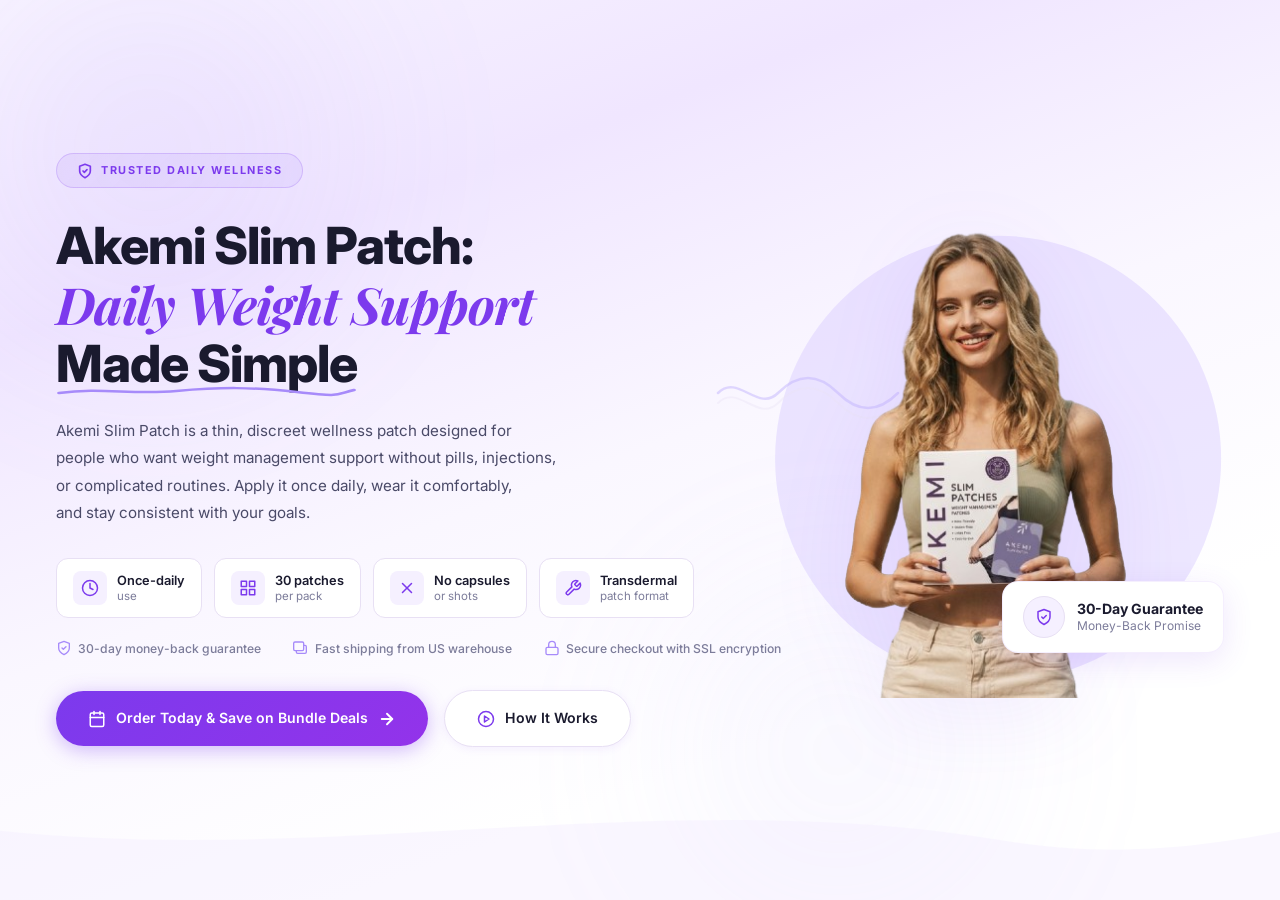
==== index.html @ d0b59228 "hero section completed" ====
<!DOCTYPE html>
<html lang="en">
<head>
    <meta charset="UTF-8">
    <meta name="viewport" content="width=device-width, initial-scale=1.0">
    <meta name="description" content="Akemi Slim Patch is a thin, discreet wellness patch designed for people who want weight management support without pills, injections, or complicated routines.">
    <title>Akemi Slim Patch: Daily Weight Support Made Simple</title>
    <link rel="preconnect" href="https://fonts.googleapis.com">
    <link rel="preconnect" href="https://fonts.gstatic.com" crossorigin>
    <link href="https://fonts.googleapis.com/css2?family=Inter:wght@400;500;600;700&family=Playfair+Display:ital,wght@0,700;1,700&display=swap" rel="stylesheet">
    <link rel="stylesheet" href="style.css">
</head>
<body>
    <!-- Hero Section -->
    <section class="hero" id="hero">
        <!-- Background decorative elements -->
        <div class="hero-bg-blob hero-bg-blob--1"></div>
        <div class="hero-bg-blob hero-bg-blob--2"></div>
        <div class="hero-bg-wave"></div>

        <div class="hero-container">
            <!-- Left Content -->
            <div class="hero-content">
                <!-- Trust Badge -->
                <div class="hero-badge">
                    <svg class="hero-badge-icon" width="16" height="16" viewBox="0 0 24 24" fill="none" stroke="currentColor" stroke-width="2.5" stroke-linecap="round" stroke-linejoin="round">
                        <path d="M12 22s8-4 8-10V5l-8-3-8 3v7c0 6 8 10 8 10z"/>
                        <path d="M9 12l2 2 4-4"/>
                    </svg>
                    <span>TRUSTED DAILY WELLNESS</span>
                </div>

                <!-- Main Heading -->
                <h1 class="hero-heading">
                    Akemi Slim Patch:
                    <span class="hero-heading-italic">Daily Weight Support</span>
                    <span class="hero-heading-underline">Made Simple</span>
                </h1>

                <!-- Description -->
                <p class="hero-description">
                    Akemi Slim Patch is a thin, discreet wellness patch designed for<br>
                    people who want weight management support without pills, injections,<br>
                    or complicated routines. Apply it once daily, wear it comfortably,<br>
                    and stay consistent with your goals.
                </p>

                <!-- Feature Chips -->
                <div class="hero-features">
                    <div class="hero-feature-chip">
                        <div class="hero-feature-icon">
                            <svg width="18" height="18" viewBox="0 0 24 24" fill="none" stroke="currentColor" stroke-width="2" stroke-linecap="round" stroke-linejoin="round">
                                <circle cx="12" cy="12" r="10"/>
                                <polyline points="12 6 12 12 16 14"/>
                            </svg>
                        </div>
                        <div class="hero-feature-text">
                            <span class="hero-feature-label">Once-daily</span>
                            <span class="hero-feature-sublabel">use</span>
                        </div>
                    </div>
                    <div class="hero-feature-chip">
                        <div class="hero-feature-icon">
                            <svg width="18" height="18" viewBox="0 0 24 24" fill="none" stroke="currentColor" stroke-width="2" stroke-linecap="round" stroke-linejoin="round">
                                <rect x="3" y="3" width="7" height="7"/>
                                <rect x="14" y="3" width="7" height="7"/>
                                <rect x="3" y="14" width="7" height="7"/>
                                <rect x="14" y="14" width="7" height="7"/>
                            </svg>
                        </div>
                        <div class="hero-feature-text">
                            <span class="hero-feature-label">30 patches</span>
                            <span class="hero-feature-sublabel">per pack</span>
                        </div>
                    </div>
                    <div class="hero-feature-chip">
                        <div class="hero-feature-icon">
                            <svg width="18" height="18" viewBox="0 0 24 24" fill="none" stroke="currentColor" stroke-width="2" stroke-linecap="round" stroke-linejoin="round">
                                <line x1="18" y1="6" x2="6" y2="18"/>
                                <line x1="6" y1="6" x2="18" y2="18"/>
                            </svg>
                        </div>
                        <div class="hero-feature-text">
                            <span class="hero-feature-label">No capsules</span>
                            <span class="hero-feature-sublabel">or shots</span>
                        </div>
                    </div>
                    <div class="hero-feature-chip">
                        <div class="hero-feature-icon">
                            <svg width="18" height="18" viewBox="0 0 24 24" fill="none" stroke="currentColor" stroke-width="2" stroke-linecap="round" stroke-linejoin="round">
                                <path d="M14.7 6.3a1 1 0 0 0 0 1.4l1.6 1.6a1 1 0 0 0 1.4 0l3.77-3.77a6 6 0 0 1-7.94 7.94l-6.91 6.91a2.12 2.12 0 0 1-3-3l6.91-6.91a6 6 0 0 1 7.94-7.94l-3.76 3.76z"/>
                            </svg>
                        </div>
                        <div class="hero-feature-text">
                            <span class="hero-feature-label">Transdermal</span>
                            <span class="hero-feature-sublabel">patch format</span>
                        </div>
                    </div>
                </div>

                <!-- Trust Row -->
                <div class="hero-trust-row">
                    <div class="hero-trust-item">
                        <svg width="16" height="16" viewBox="0 0 24 24" fill="none" stroke="currentColor" stroke-width="2" stroke-linecap="round" stroke-linejoin="round">
                            <path d="M12 22s8-4 8-10V5l-8-3-8 3v7c0 6 8 10 8 10z"/>
                            <path d="M9 12l2 2 4-4"/>
                        </svg>
                        <span>30-day money-back guarantee</span>
                    </div>
                    <div class="hero-trust-divider"></div>
                    <div class="hero-trust-item">
                        <svg width="16" height="16" viewBox="0 0 24 24" fill="none" stroke="currentColor" stroke-width="2" stroke-linecap="round" stroke-linejoin="round">
                            <rect x="1" y="3" width="15" height="13" rx="2" ry="2"/>
                            <path d="M16 8h2a2 2 0 0 1 2 2v8a2 2 0 0 1-2 2H7a2 2 0 0 1-2-2v-2"/>
                        </svg>
                        <span>Fast shipping from US warehouse</span>
                    </div>
                    <div class="hero-trust-divider"></div>
                    <div class="hero-trust-item">
                        <svg width="16" height="16" viewBox="0 0 24 24" fill="none" stroke="currentColor" stroke-width="2" stroke-linecap="round" stroke-linejoin="round">
                            <rect x="3" y="11" width="18" height="11" rx="2" ry="2"/>
                            <path d="M7 11V7a5 5 0 0 1 10 0v4"/>
                        </svg>
                        <span>Secure checkout with SSL encryption</span>
                    </div>
                </div>

                <!-- CTA Buttons -->
                <div class="hero-cta">
                    <a href="#order" class="hero-btn hero-btn--primary" id="hero-order-btn">
                        <svg width="18" height="18" viewBox="0 0 24 24" fill="none" stroke="currentColor" stroke-width="2" stroke-linecap="round" stroke-linejoin="round">
                            <rect x="3" y="4" width="18" height="18" rx="2" ry="2"/>
                            <line x1="16" y1="2" x2="16" y2="6"/>
                            <line x1="8" y1="2" x2="8" y2="6"/>
                            <line x1="3" y1="10" x2="21" y2="10"/>
                        </svg>
                        Order Today & Save on Bundle Deals
                        <svg class="hero-btn-arrow" width="18" height="18" viewBox="0 0 24 24" fill="none" stroke="currentColor" stroke-width="2.5" stroke-linecap="round" stroke-linejoin="round">
                            <line x1="5" y1="12" x2="19" y2="12"/>
                            <polyline points="12 5 19 12 12 19"/>
                        </svg>
                    </a>
                    <a href="#how-it-works" class="hero-btn hero-btn--secondary" id="hero-how-btn">
                        <svg width="18" height="18" viewBox="0 0 24 24" fill="none" stroke="currentColor" stroke-width="2" stroke-linecap="round" stroke-linejoin="round">
                            <circle cx="12" cy="12" r="10"/>
                            <polygon points="10 8 16 12 10 16 10 8"/>
                        </svg>
                        How It Works
                    </a>
                </div>
            </div>

            <!-- Right Image Area -->
            <div class="hero-image-area">


                <!-- Floating Card: 30-Day Guarantee -->
                <div class="hero-float-card hero-float-card--guarantee">
                    <div class="hero-float-card-icon hero-float-card-icon--outline">
                        <svg width="18" height="18" viewBox="0 0 24 24" fill="none" stroke="currentColor" stroke-width="2" stroke-linecap="round" stroke-linejoin="round">
                            <path d="M12 22s8-4 8-10V5l-8-3-8 3v7c0 6 8 10 8 10z"/>
                            <path d="M9 12l2 2 4-4"/>
                        </svg>
                    </div>
                    <div class="hero-float-card-text">
                        <span class="hero-float-card-title">30-Day Guarantee</span>
                        <span class="hero-float-card-sub">Money-Back Promise</span>
                    </div>
                </div>

                <!-- Hero Image -->
                <div class="hero-image-wrapper">
                    <img src="images/hero.webp" alt="Woman holding Akemi Slim Patches product box" class="hero-image" id="hero-image">
                </div>
            </div>
        </div>
    </section>

    <script src="script.js"></script>
</body>
</html>
---- style.css ----
/* ===== CSS Reset & Base ===== */
*,
*::before,
*::after {
    margin: 0;
    padding: 0;
    box-sizing: border-box;
}

:root {
    --purple-primary: #7c3aed;
    --purple-dark: #6d28d9;
    --purple-light: #a78bfa;
    --purple-lighter: #c4b5fd;
    --purple-bg: #f5f0ff;
    --purple-bg-soft: #faf7ff;
    --purple-gradient: linear-gradient(135deg, #7c3aed 0%, #9333ea 100%);
    --text-dark: #1a1a2e;
    --text-body: #4a4a68;
    --text-muted: #7c7c9a;
    --white: #ffffff;
    --border-light: #e8e0f4;
    --shadow-sm: 0 2px 8px rgba(124, 58, 237, 0.08);
    --shadow-md: 0 4px 16px rgba(124, 58, 237, 0.12);
    --shadow-lg: 0 8px 32px rgba(124, 58, 237, 0.16);
    --shadow-card: 0 4px 20px rgba(124, 58, 237, 0.1);
    --radius-sm: 8px;
    --radius-md: 12px;
    --radius-lg: 16px;
    --radius-xl: 24px;
    --radius-full: 9999px;
}

html {
    font-size: 16px;
    -webkit-font-smoothing: antialiased;
    -moz-osx-font-smoothing: grayscale;
}

body {
    font-family: 'Inter', -apple-system, BlinkMacSystemFont, 'Segoe UI', sans-serif;
    color: var(--text-dark);
    background: var(--white);
    line-height: 1.6;
    overflow-x: hidden;
}

/* ===== Hero Section ===== */
.hero {
    position: relative;
    min-height: 100vh;
    background: linear-gradient(160deg, #f8f4ff 0%, #f0e6ff 25%, #faf7ff 50%, var(--white) 75%);
    overflow: hidden;
    display: flex;
    align-items: center;
    padding: 40px 0;
}

/* Background blobs */
.hero-bg-blob {
    position: absolute;
    border-radius: 50%;
    filter: blur(80px);
    opacity: 0.45;
    pointer-events: none;
}

.hero-bg-blob--1 {
    width: 600px;
    height: 600px;
    background: radial-gradient(circle, rgba(167, 139, 250, 0.3) 0%, transparent 70%);
    top: -150px;
    left: -150px;
    animation: blobFloat 8s ease-in-out infinite;
}

.hero-bg-blob--2 {
    width: 500px;
    height: 500px;
    background: radial-gradient(circle, rgba(196, 181, 253, 0.3) 0%, transparent 70%);
    bottom: -100px;
    right: 15%;
    animation: blobFloat 10s ease-in-out infinite reverse;
}

/* Decorative wave at bottom */
.hero-bg-wave {
    position: absolute;
    bottom: 0;
    left: 0;
    width: 100%;
    height: 120px;
    background: url("data:image/svg+xml,%3Csvg xmlns='http://www.w3.org/2000/svg' viewBox='0 0 1440 120'%3E%3Cpath fill='%23f5f0ff' fill-opacity='0.5' d='M0,40 C360,100 720,0 1080,60 C1260,90 1380,40 1440,40 L1440,120 L0,120 Z'/%3E%3C/svg%3E") no-repeat bottom center;
    background-size: cover;
    pointer-events: none;
}

@keyframes blobFloat {
    0%, 100% { transform: translate(0, 0) scale(1); }
    33% { transform: translate(20px, -20px) scale(1.05); }
    66% { transform: translate(-10px, 15px) scale(0.95); }
}

/* Container */
.hero-container {
    max-width: 1320px;
    margin: 0 auto;
    padding: 0 56px;
    display: flex;
    align-items: center;
    gap: 32px;
    position: relative;
    z-index: 2;
    width: 100%;
}

/* ===== Hero Content (Left) ===== */
.hero-content {
    flex: 1.15;
    max-width: 640px;
}

/* Trust Badge */
.hero-badge {
    display: inline-flex;
    align-items: center;
    gap: 8px;
    background: linear-gradient(135deg, rgba(124, 58, 237, 0.08) 0%, rgba(167, 139, 250, 0.12) 100%);
    border: 1.5px solid rgba(124, 58, 237, 0.2);
    color: var(--purple-primary);
    font-size: 0.68rem;
    font-weight: 700;
    letter-spacing: 1.5px;
    padding: 8px 20px;
    border-radius: var(--radius-full);
    margin-bottom: 28px;
    animation: fadeInUp 0.6s ease-out;
}

.hero-badge-icon {
    flex-shrink: 0;
}

/* Main Heading */
.hero-heading {
    font-family: 'Inter', sans-serif;
    font-size: clamp(2rem, 4vw, 3.8rem);
    font-weight: 800;
    line-height: 1.15;
    color: var(--text-dark);
    margin-bottom: 24px;
    letter-spacing: -1px;
    animation: fadeInUp 0.6s ease-out 0.1s both;
}

.hero-heading-italic {
    font-family: 'Playfair Display', Georgia, serif;
    font-style: italic;
    font-weight: 700;
    color: var(--purple-primary);
    display: block;
}

.hero-heading-underline {
    position: relative;
    display: block;
    width: fit-content;
}

.hero-heading-underline::after {
    content: '';
    position: absolute;
    bottom: -4px;
    left: 0;
    width: 100%;
    height: 12px;
    background: url("data:image/svg+xml,%3Csvg xmlns='http://www.w3.org/2000/svg' viewBox='0 0 200 12' preserveAspectRatio='none'%3E%3Cpath d='M2 8 C30 2, 50 10, 80 6 S130 2, 160 7 S185 10, 198 5' stroke='%23a78bfa' stroke-width='2.5' stroke-linecap='round' fill='none'/%3E%3C/svg%3E") no-repeat center;
    background-size: 100% 100%;
}

/* Description */
.hero-description {
    font-size: 0.95rem;
    color: var(--text-body);
    line-height: 1.8;
    margin-bottom: 32px;
    max-width: 520px;
    animation: fadeInUp 0.6s ease-out 0.2s both;
}

/* ===== Feature Chips ===== */
.hero-features {
    display: flex;
    gap: 12px;
    flex-wrap: nowrap;
    margin-bottom: 20px;
    animation: fadeInUp 0.6s ease-out 0.3s both;
}

.hero-feature-chip {
    display: flex;
    align-items: center;
    gap: 10px;
    background: var(--white);
    border: 1.5px solid var(--border-light);
    border-radius: var(--radius-md);
    padding: 12px 16px;
    transition: all 0.3s ease;
    cursor: default;
    flex: 0 0 auto;
}

.hero-feature-chip:hover {
    border-color: var(--purple-light);
    box-shadow: var(--shadow-sm);
    transform: translateY(-2px);
}

.hero-feature-icon {
    width: 34px;
    height: 34px;
    display: flex;
    align-items: center;
    justify-content: center;
    background: var(--purple-bg);
    border-radius: var(--radius-sm);
    color: var(--purple-primary);
    flex-shrink: 0;
}

.hero-feature-text {
    display: flex;
    flex-direction: column;
}

.hero-feature-label {
    font-size: 0.8rem;
    font-weight: 600;
    color: var(--text-dark);
    line-height: 1.2;
    white-space: nowrap;
}

.hero-feature-sublabel {
    font-size: 0.72rem;
    color: var(--text-muted);
    line-height: 1.3;
    white-space: nowrap;
}

/* ===== Trust Row ===== */
.hero-trust-row {
    display: flex;
    align-items: center;
    gap: 16px;
    margin-bottom: 32px;
    animation: fadeInUp 0.6s ease-out 0.35s both;
}

.hero-trust-item {
    display: flex;
    align-items: center;
    gap: 6px;
    color: var(--text-muted);
    font-size: 0.76rem;
    font-weight: 500;
    white-space: nowrap;
}

.hero-trust-item svg {
    color: var(--purple-light);
    flex-shrink: 0;
}

.hero-trust-divider {
    width: 1px;
    height: 20px;
    background: var(--border-light);
}

/* ===== CTA Buttons ===== */
.hero-cta {
    display: flex;
    gap: 16px;
    align-items: center;
    flex-wrap: wrap;
    animation: fadeInUp 0.6s ease-out 0.4s both;
}

.hero-btn {
    display: inline-flex;
    align-items: center;
    gap: 10px;
    font-family: 'Inter', sans-serif;
    font-size: 0.88rem;
    font-weight: 600;
    text-decoration: none;
    border-radius: var(--radius-full);
    padding: 16px 32px;
    transition: all 0.35s cubic-bezier(0.4, 0, 0.2, 1);
    cursor: pointer;
    border: none;
    position: relative;
    overflow: hidden;
}

.hero-btn--primary {
    background: var(--purple-gradient);
    color: var(--white);
    box-shadow: 0 4px 20px rgba(124, 58, 237, 0.35);
}

.hero-btn--primary:hover {
    box-shadow: 0 6px 28px rgba(124, 58, 237, 0.5);
    transform: translateY(-2px);
}

.hero-btn--primary:active {
    transform: translateY(0);
}

.hero-btn-arrow {
    transition: transform 0.3s ease;
}

.hero-btn--primary:hover .hero-btn-arrow {
    transform: translateX(4px);
}

.hero-btn--secondary {
    background: var(--white);
    color: var(--text-dark);
    border: 1.5px solid var(--border-light);
    box-shadow: var(--shadow-sm);
}

.hero-btn--secondary:hover {
    border-color: var(--purple-light);
    box-shadow: var(--shadow-md);
    transform: translateY(-2px);
    color: var(--purple-primary);
}

.hero-btn--secondary svg {
    color: var(--purple-primary);
}

/* ===== Hero Image Area (Right) ===== */
.hero-image-area {
    flex: 1;
    position: relative;
    display: flex;
    justify-content: center;
    align-items: center;
    min-height: 580px;
    animation: fadeInRight 0.8s ease-out 0.3s both;
}

/* Large purple/lavender decorative circle behind the image */
.hero-image-area::before {
    content: '';
    position: absolute;
    width: 90%;
    max-width: 520px;
    aspect-ratio: 1;
    border-radius: 50%;
    background: rgba(210, 195, 255, 0.4);
    top: 50%;
    left: 50%;
    transform: translate(-45%, -48%);
    z-index: 0;
    pointer-events: none;
}

/* Decorative squiggle/wave elements around the image */
.hero-image-area::after {
    content: '';
    position: absolute;
    width: 200px;
    height: 60px;
    top: 35%;
    left: -20px;
    background: url("data:image/svg+xml,%3Csvg xmlns='http://www.w3.org/2000/svg' viewBox='0 0 200 60' fill='none'%3E%3Cpath d='M10 30 C30 10, 50 50, 70 30 S110 10, 130 30 S170 50, 190 30' stroke='%23c4b5fd' stroke-width='2.5' stroke-linecap='round' fill='none' opacity='0.5'/%3E%3Cpath d='M10 40 C30 20, 50 60, 70 40 S110 20, 130 40 S170 60, 190 40' stroke='%23e8e0f4' stroke-width='2' stroke-linecap='round' fill='none' opacity='0.4'/%3E%3C/svg%3E") no-repeat center;
    background-size: contain;
    z-index: 0;
    pointer-events: none;
}

.hero-image-wrapper {
    position: relative;
    z-index: 1;
}

.hero-image {
    display: block;
    width: 100%;
    max-width: 580px;
    height: auto;
    filter: drop-shadow(0 20px 40px rgba(124, 58, 237, 0.08));
}

/* ===== Floating Cards ===== */
.hero-float-card {
    position: absolute;
    display: flex;
    align-items: center;
    gap: 12px;
    background: var(--white);
    border-radius: var(--radius-lg);
    padding: 14px 20px;
    box-shadow: 0 8px 30px rgba(124, 58, 237, 0.12);
    z-index: 3;
    animation: floatCard 4s ease-in-out infinite;
    border: 1px solid rgba(124, 58, 237, 0.08);
    backdrop-filter: blur(8px);
}

.hero-float-card--daily {
    top: 20px;
    right: 0;
    animation-delay: 0s;
}

.hero-float-card--guarantee {
    bottom: 15%;
    right: 0;
    animation-delay: 2s;
}

.hero-float-card-icon {
    width: 42px;
    height: 42px;
    display: flex;
    align-items: center;
    justify-content: center;
    border-radius: 50%;
    flex-shrink: 0;
}

.hero-float-card-icon--purple {
    background: var(--purple-gradient);
    color: var(--white);
}

.hero-float-card-icon--outline {
    background: var(--purple-bg);
    color: var(--purple-primary);
    border: 1.5px solid var(--border-light);
}

.hero-float-card-text {
    display: flex;
    flex-direction: column;
}

.hero-float-card-title {
    font-size: 0.88rem;
    font-weight: 700;
    color: var(--text-dark);
    line-height: 1.3;
    white-space: nowrap;
}

.hero-float-card-sub {
    font-size: 0.75rem;
    color: var(--text-muted);
    line-height: 1.3;
    white-space: nowrap;
}

@keyframes floatCard {
    0%, 100% { transform: translateY(0); }
    50% { transform: translateY(-10px); }
}

/* ===== Animations ===== */
@keyframes fadeInUp {
    from {
        opacity: 0;
        transform: translateY(24px);
    }
    to {
        opacity: 1;
        transform: translateY(0);
    }
}

@keyframes fadeInRight {
    from {
        opacity: 0;
        transform: translateX(30px);
    }
    to {
        opacity: 1;
        transform: translateX(0);
    }
}

/* ===== Responsive ===== */
@media (max-width: 1100px) {
    .hero-heading {
        font-size: 2.8rem;
    }

    .hero-heading-italic {
        font-size: 2.7rem;
    }

    .hero-heading-underline {
        font-size: 2.8rem;
    }

    .hero-features {
        flex-wrap: wrap;
    }

    .hero-image {
        max-width: 380px;
    }

    .hero-image-area::before {
        width: 340px;
        height: 340px;
    }
}

@media (max-width: 1024px) {
    .hero-container {
        flex-direction: column;
        text-align: center;
        padding: 0 32px;
    }

    .hero-content {
        max-width: 100%;
        display: flex;
        flex-direction: column;
        align-items: center;
    }

    .hero-heading {
        font-size: 2.4rem;
    }

    .hero-heading-italic {
        font-size: 2.3rem;
    }

    .hero-heading-underline {
        font-size: 2.4rem;
    }

    .hero-description {
        max-width: 100%;
    }

    .hero-description br {
        display: none;
    }

    .hero-features {
        justify-content: center;
        flex-wrap: wrap;
    }

    .hero-trust-row {
        flex-wrap: wrap;
        justify-content: center;
    }

    .hero-cta {
        justify-content: center;
    }

    .hero-image-area {
        min-height: 400px;
    }

    .hero-image {
        max-width: 360px;
    }

    .hero-float-card--daily {
        top: 10px;
        right: 10%;
    }

    .hero-float-card--guarantee {
        bottom: 40px;
        right: 10%;
    }
}

@media (max-width: 640px) {
    .hero {
        padding: 24px 0;
    }

    .hero-container {
        padding: 0 20px;
        gap: 24px;
    }

    .hero-heading {
        font-size: 1.8rem;
    }

    .hero-heading-italic {
        font-size: 1.7rem;
    }

    .hero-heading-underline {
        font-size: 1.8rem;
    }

    .hero-features {
        gap: 8px;
    }

    .hero-feature-chip {
        padding: 10px 14px;
    }

    .hero-trust-row {
        flex-direction: column;
        gap: 8px;
    }

    .hero-trust-divider {
        display: none;
    }

    .hero-btn {
        padding: 14px 24px;
        font-size: 0.85rem;
        width: 100%;
        justify-content: center;
    }

    .hero-cta {
        flex-direction: column;
        width: 100%;
    }

    .hero-image-area {
        min-height: 300px;
    }

    .hero-image {
        max-width: 280px;
    }

    .hero-float-card--daily {
        top: 0;
        right: 0;
        scale: 0.85;
    }

    .hero-float-card--guarantee {
        bottom: 20px;
        right: 0;
        scale: 0.85;
    }

    .hero-image-area::before {
        width: 260px;
        height: 260px;
    }
}
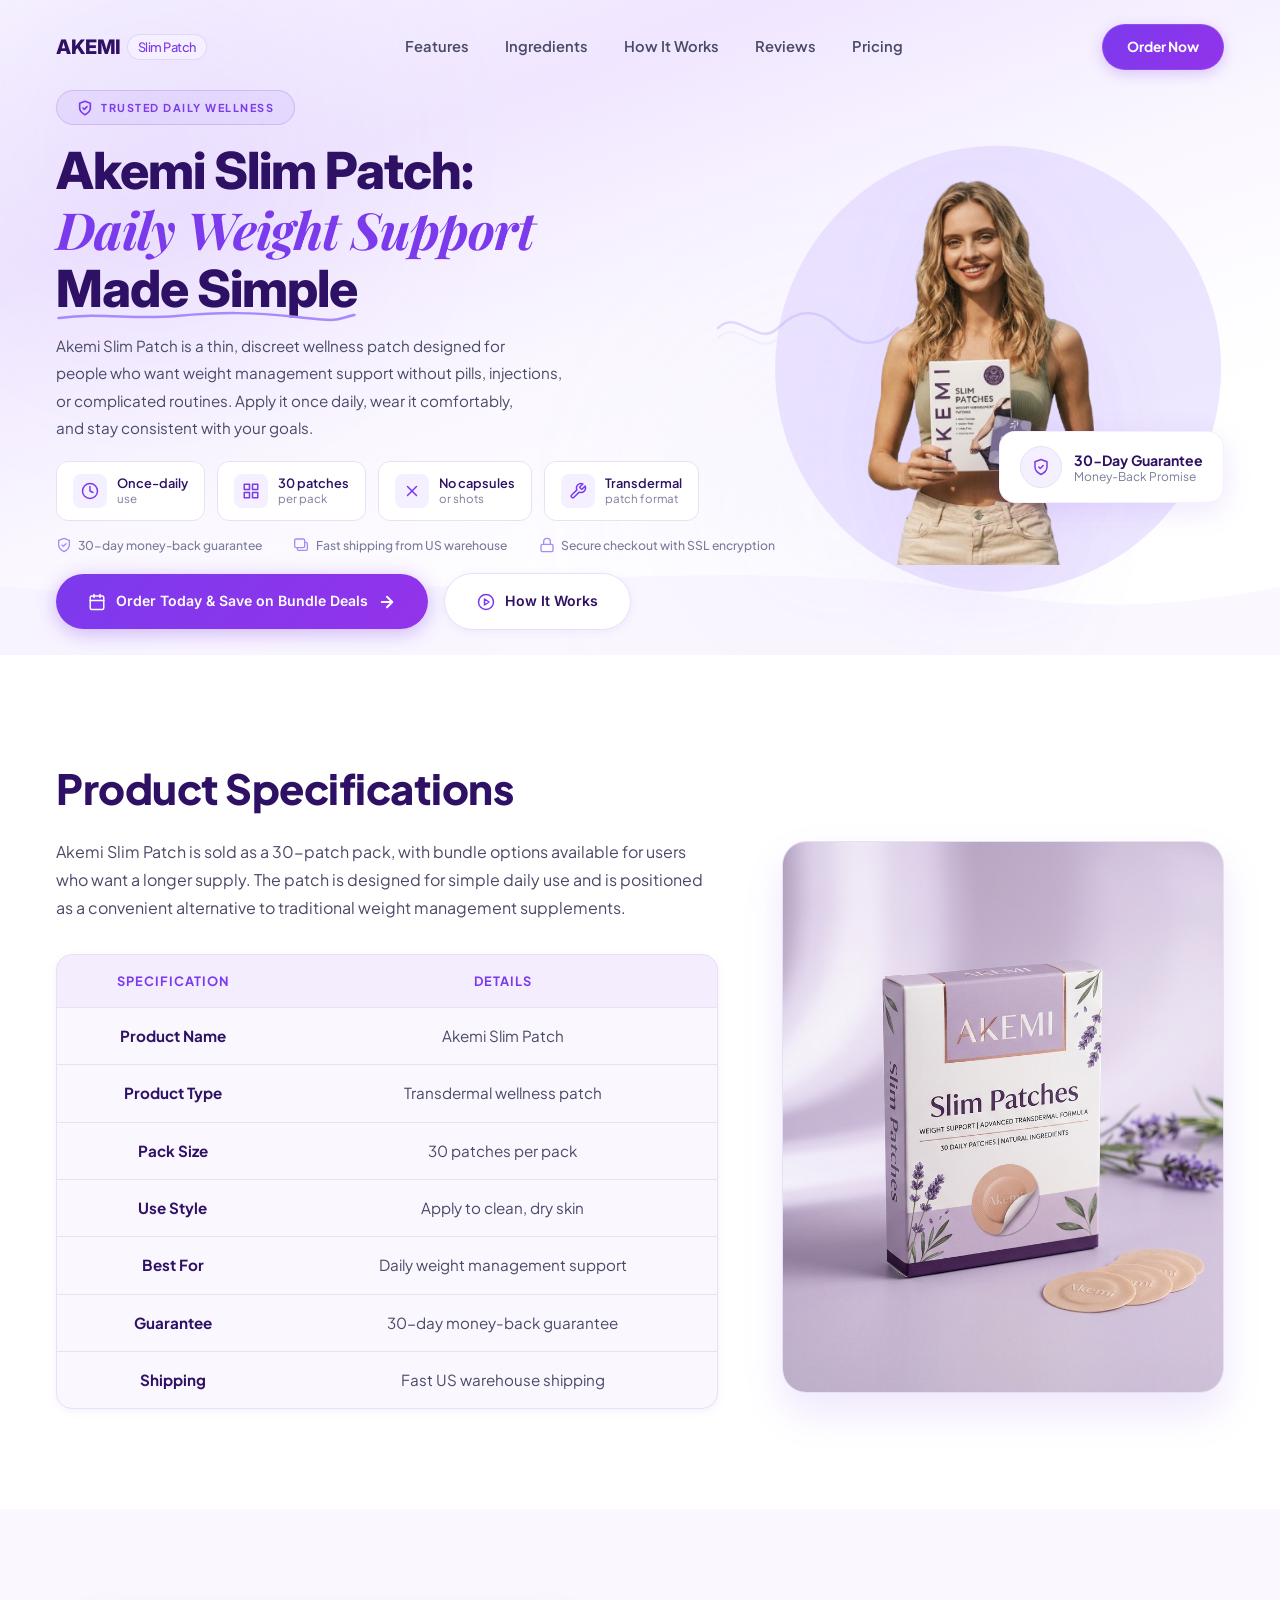
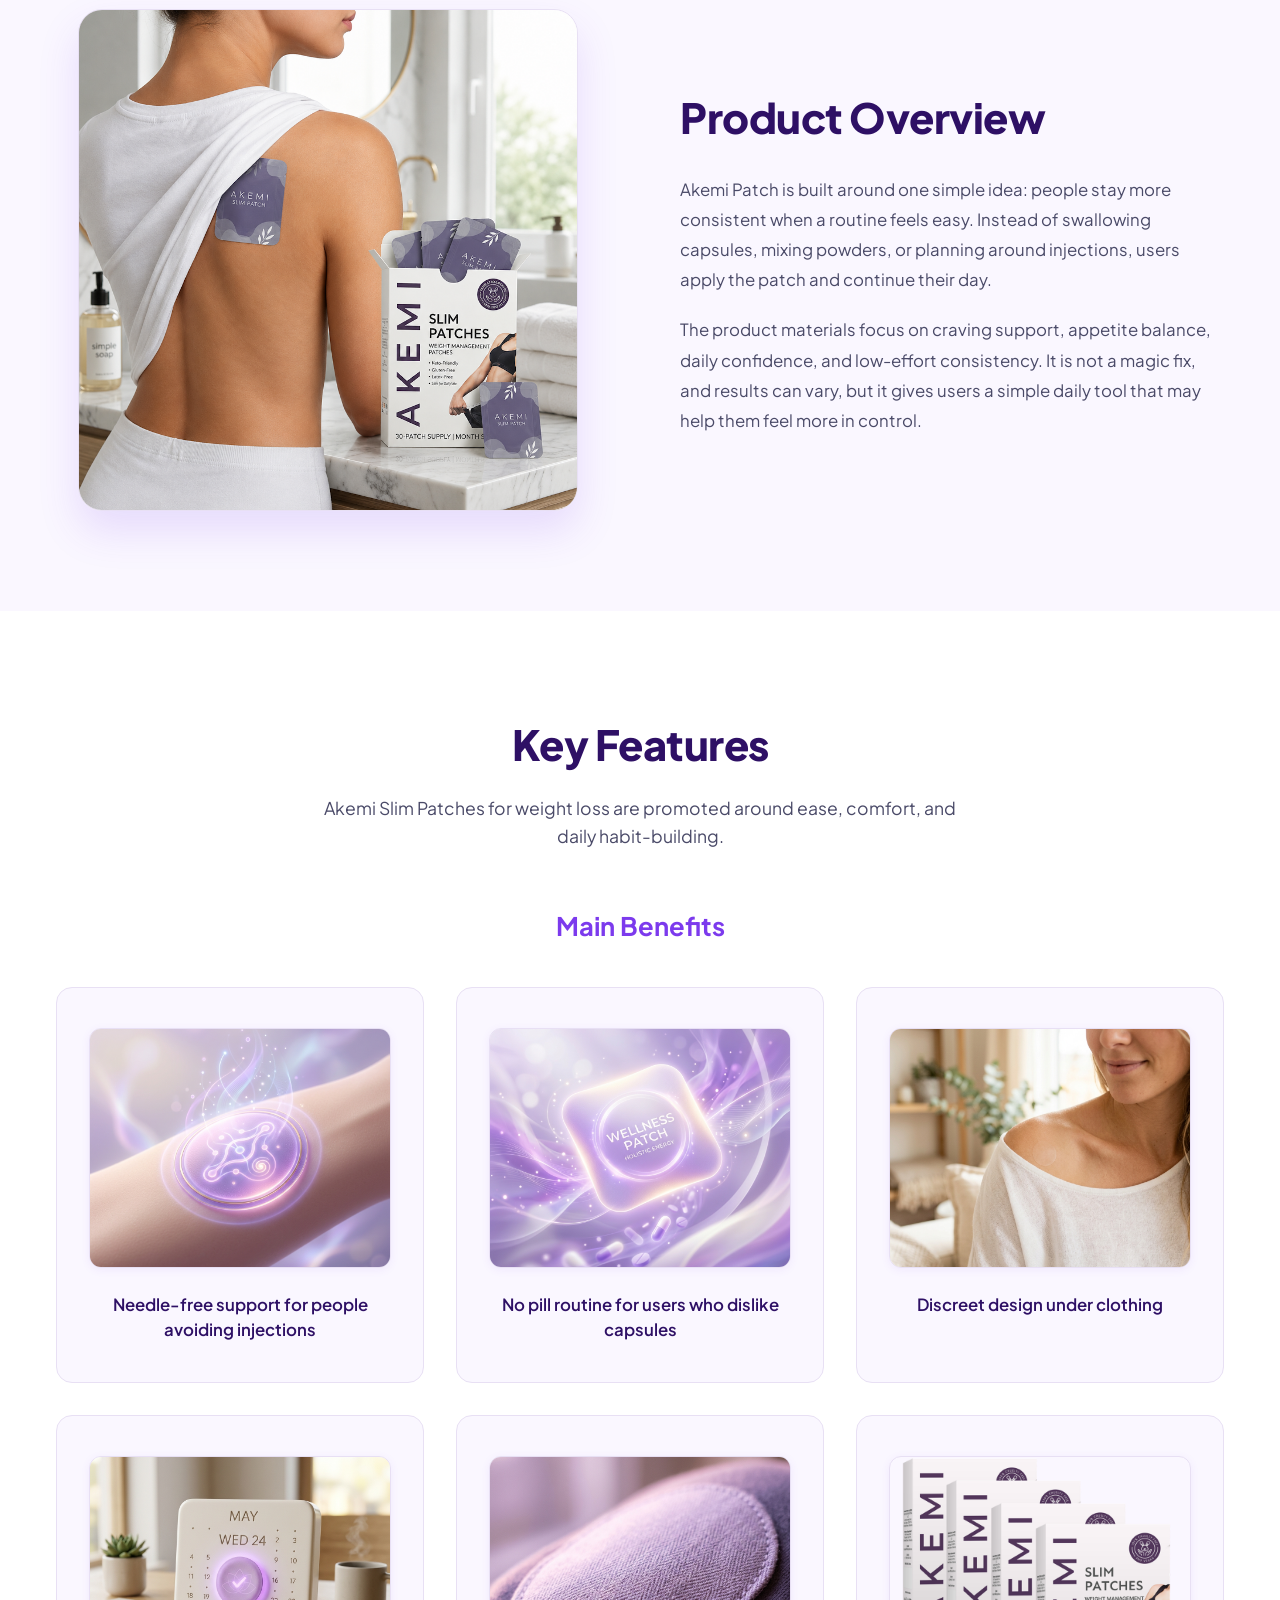
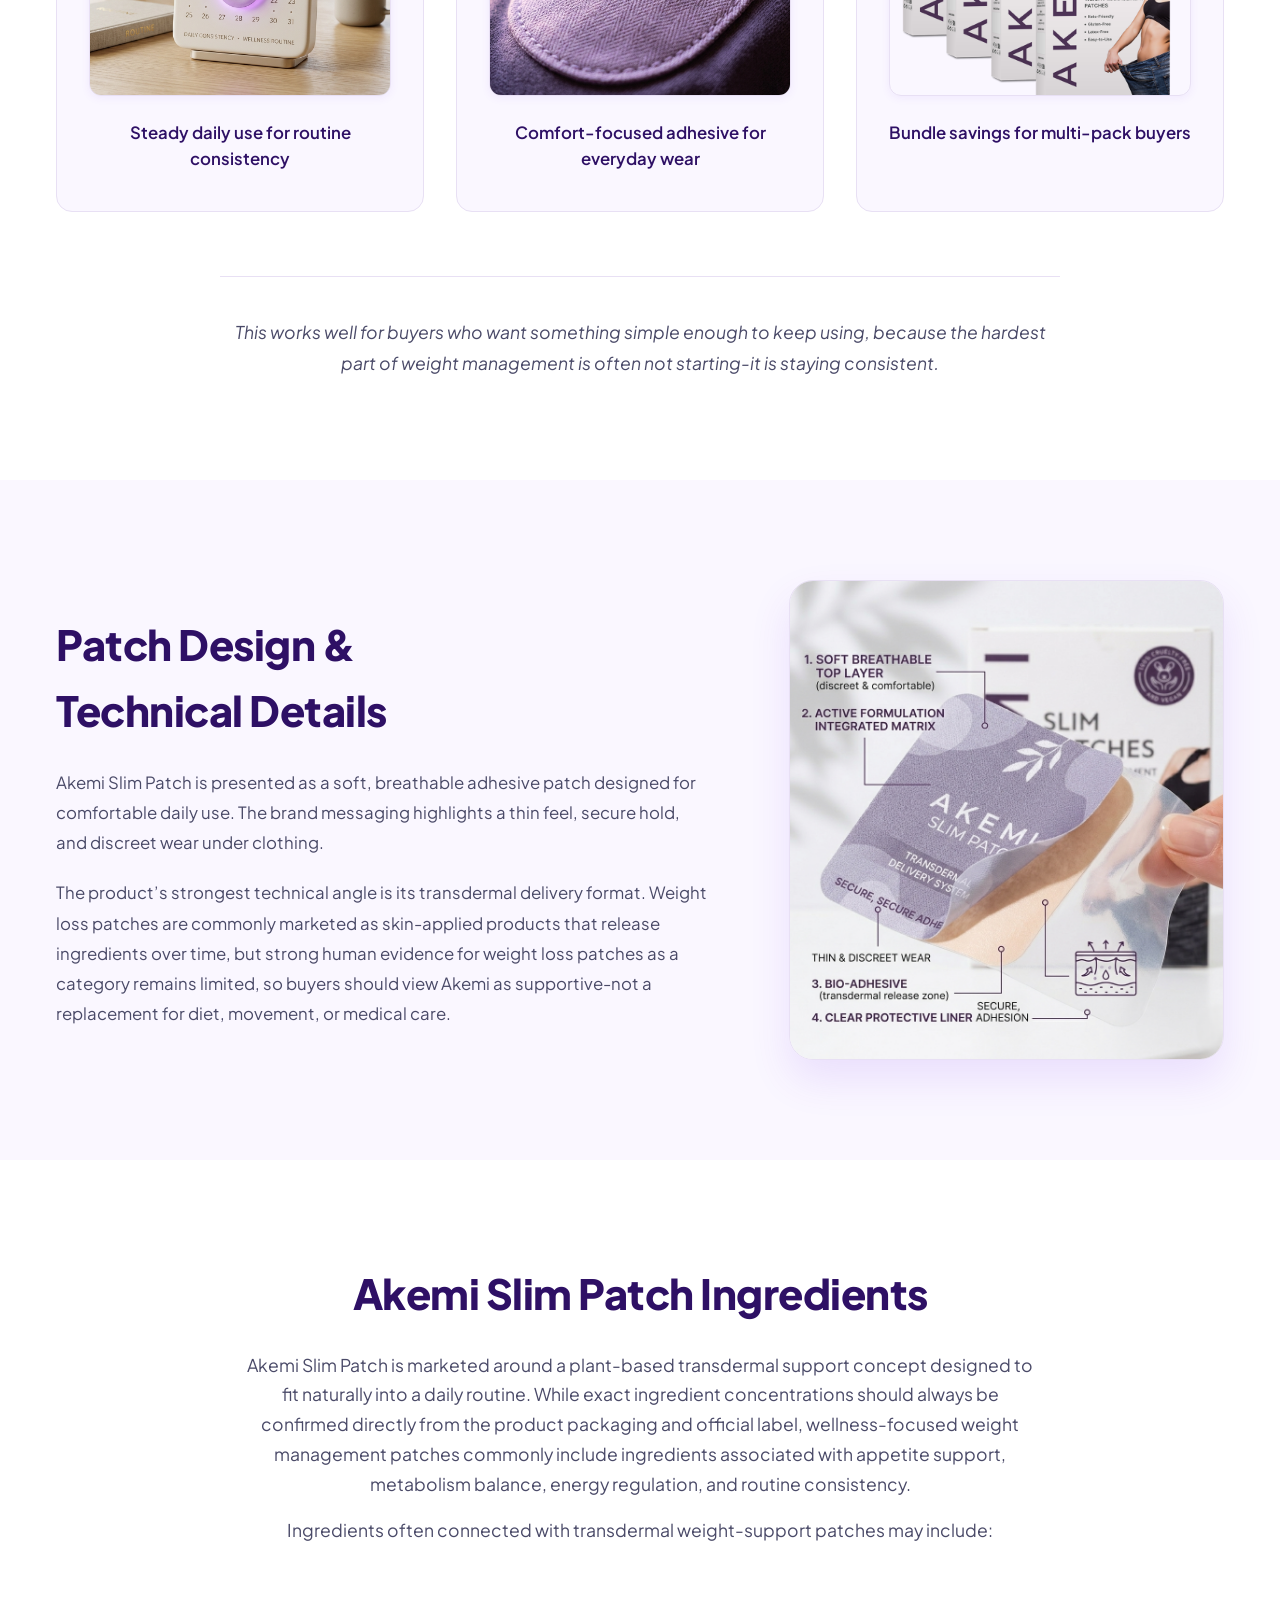
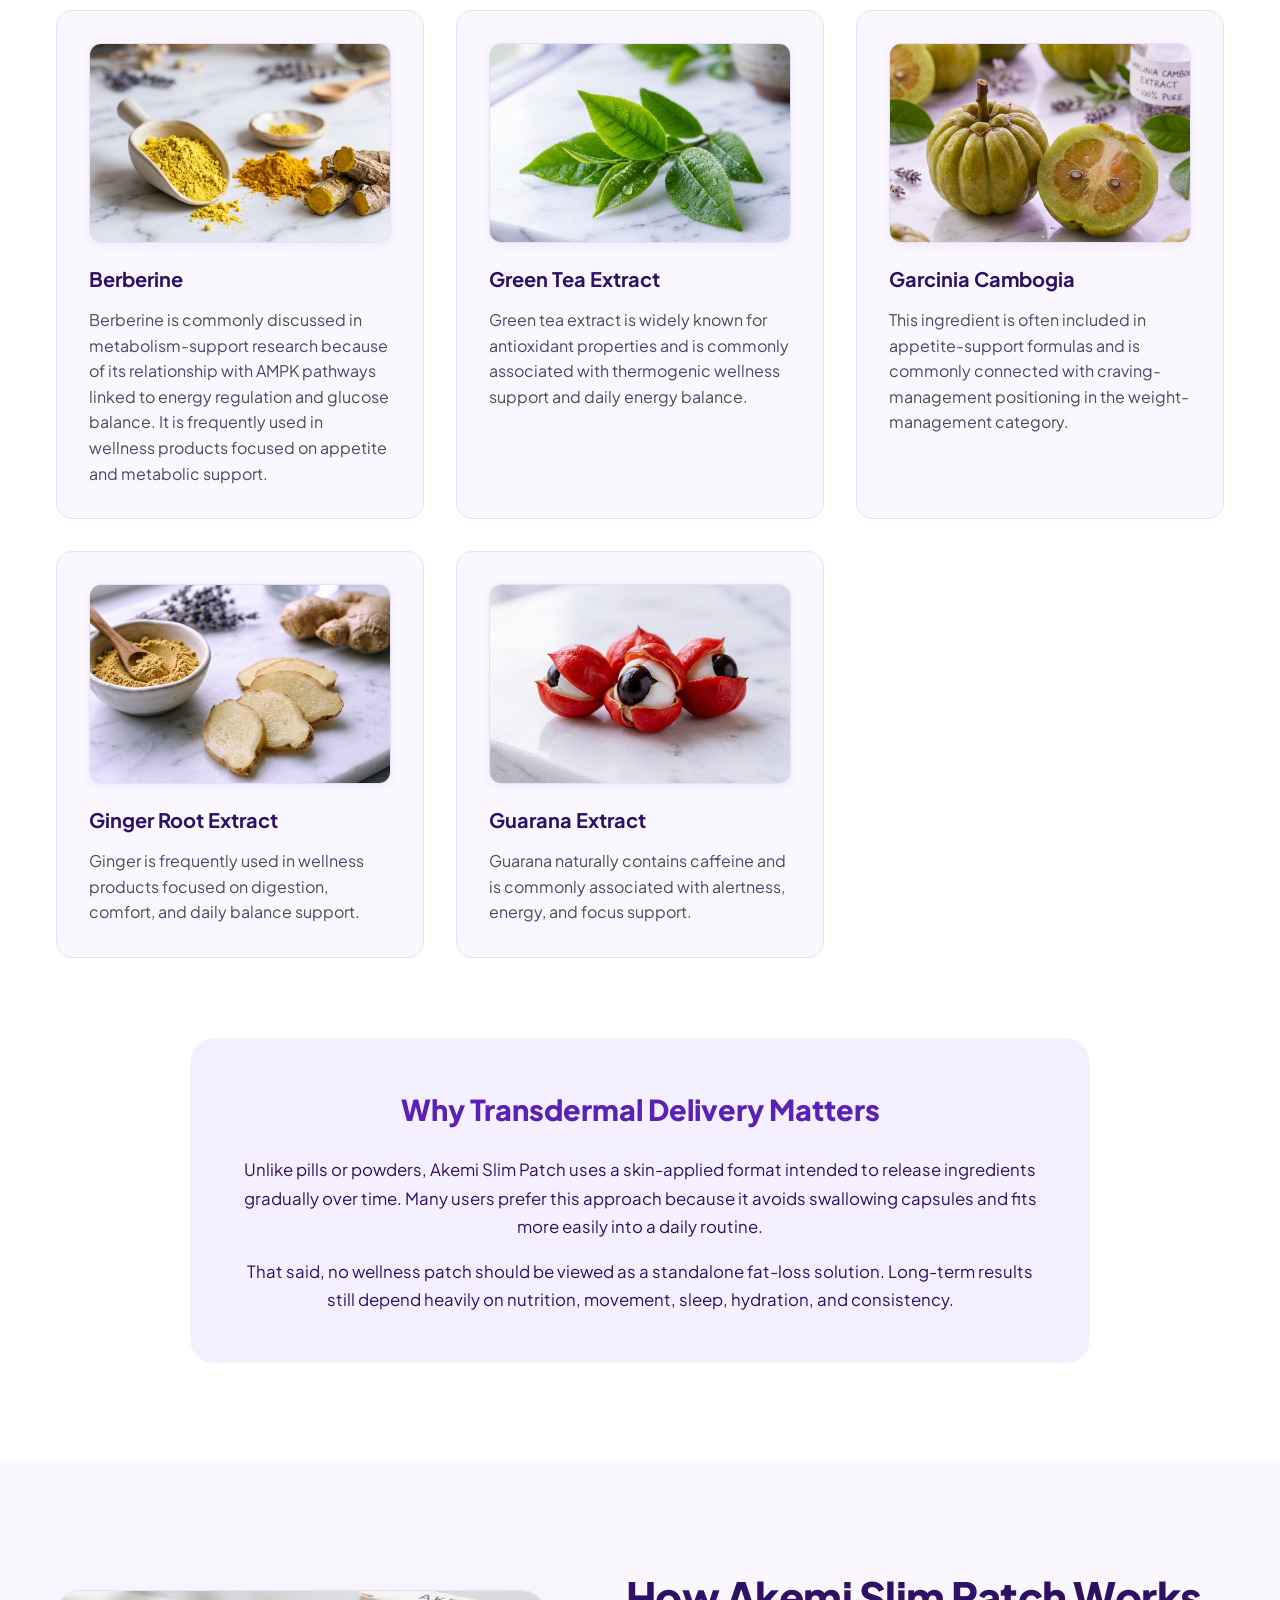
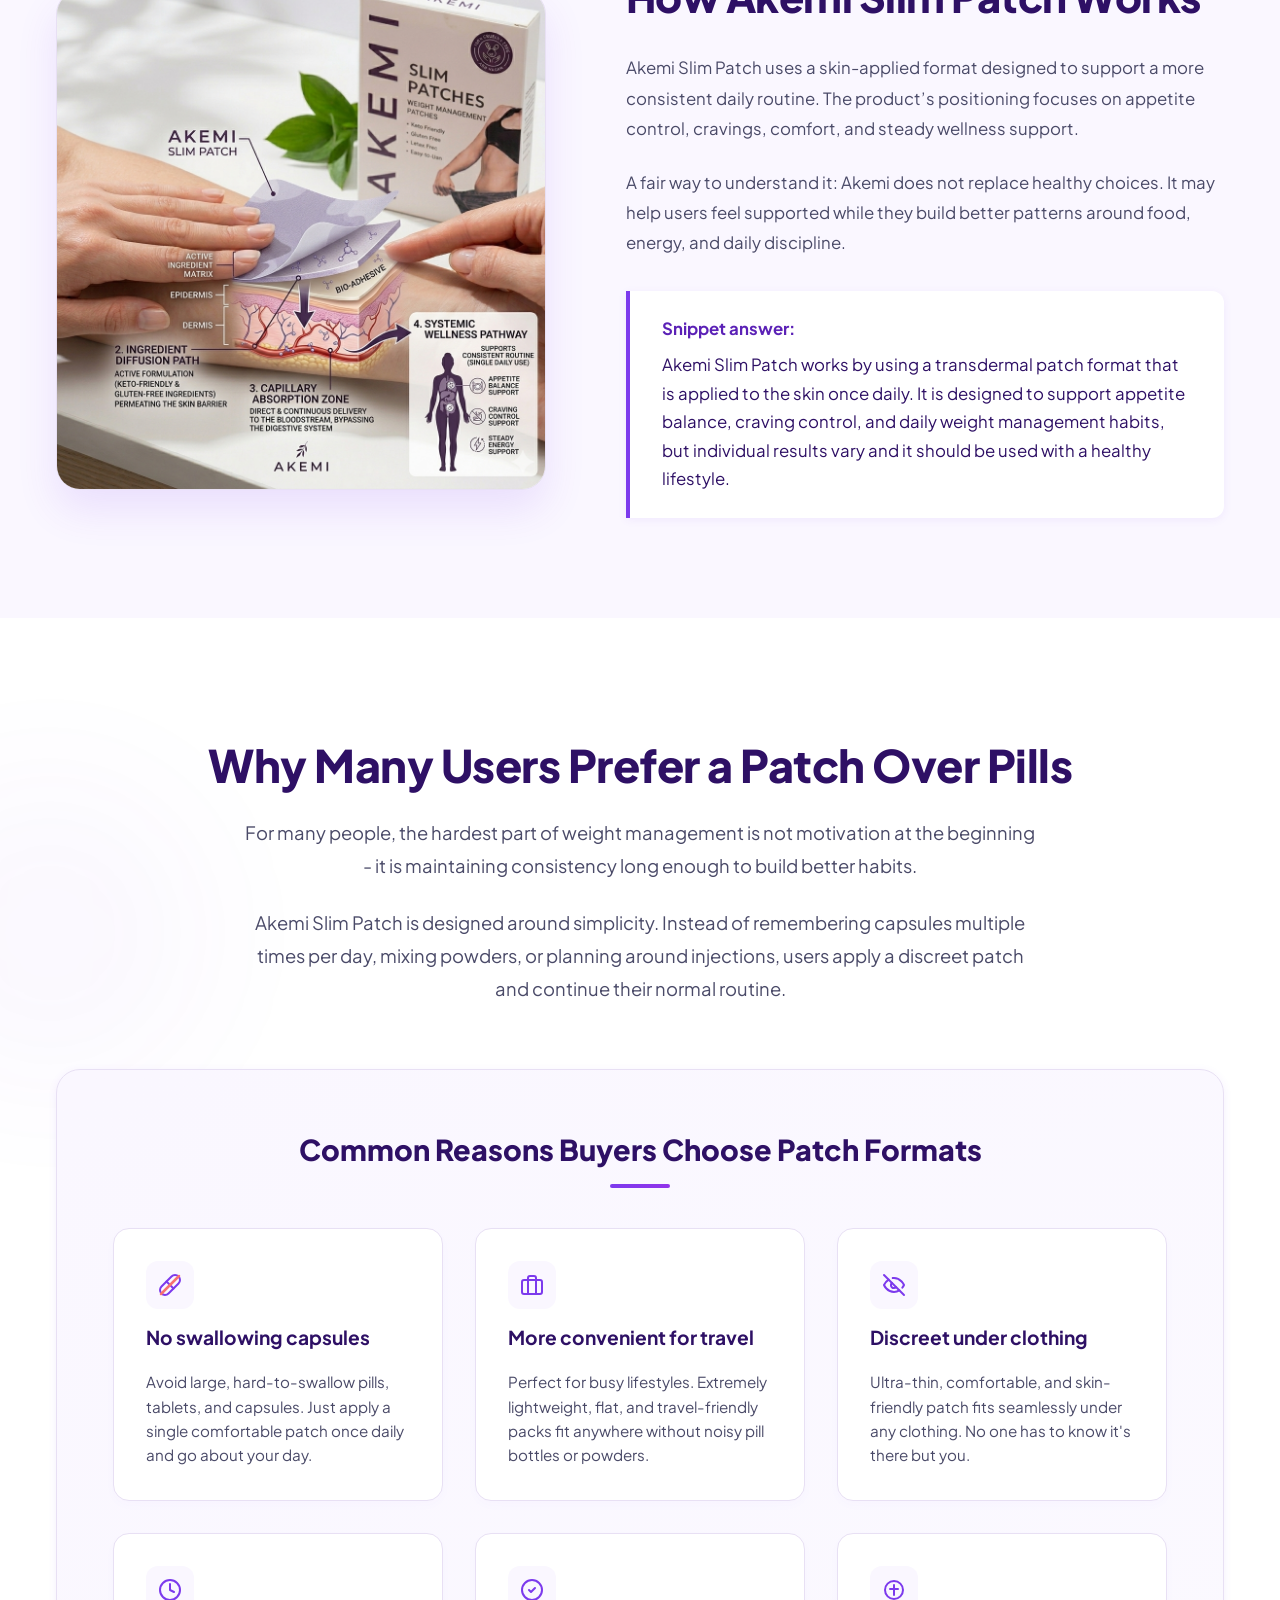
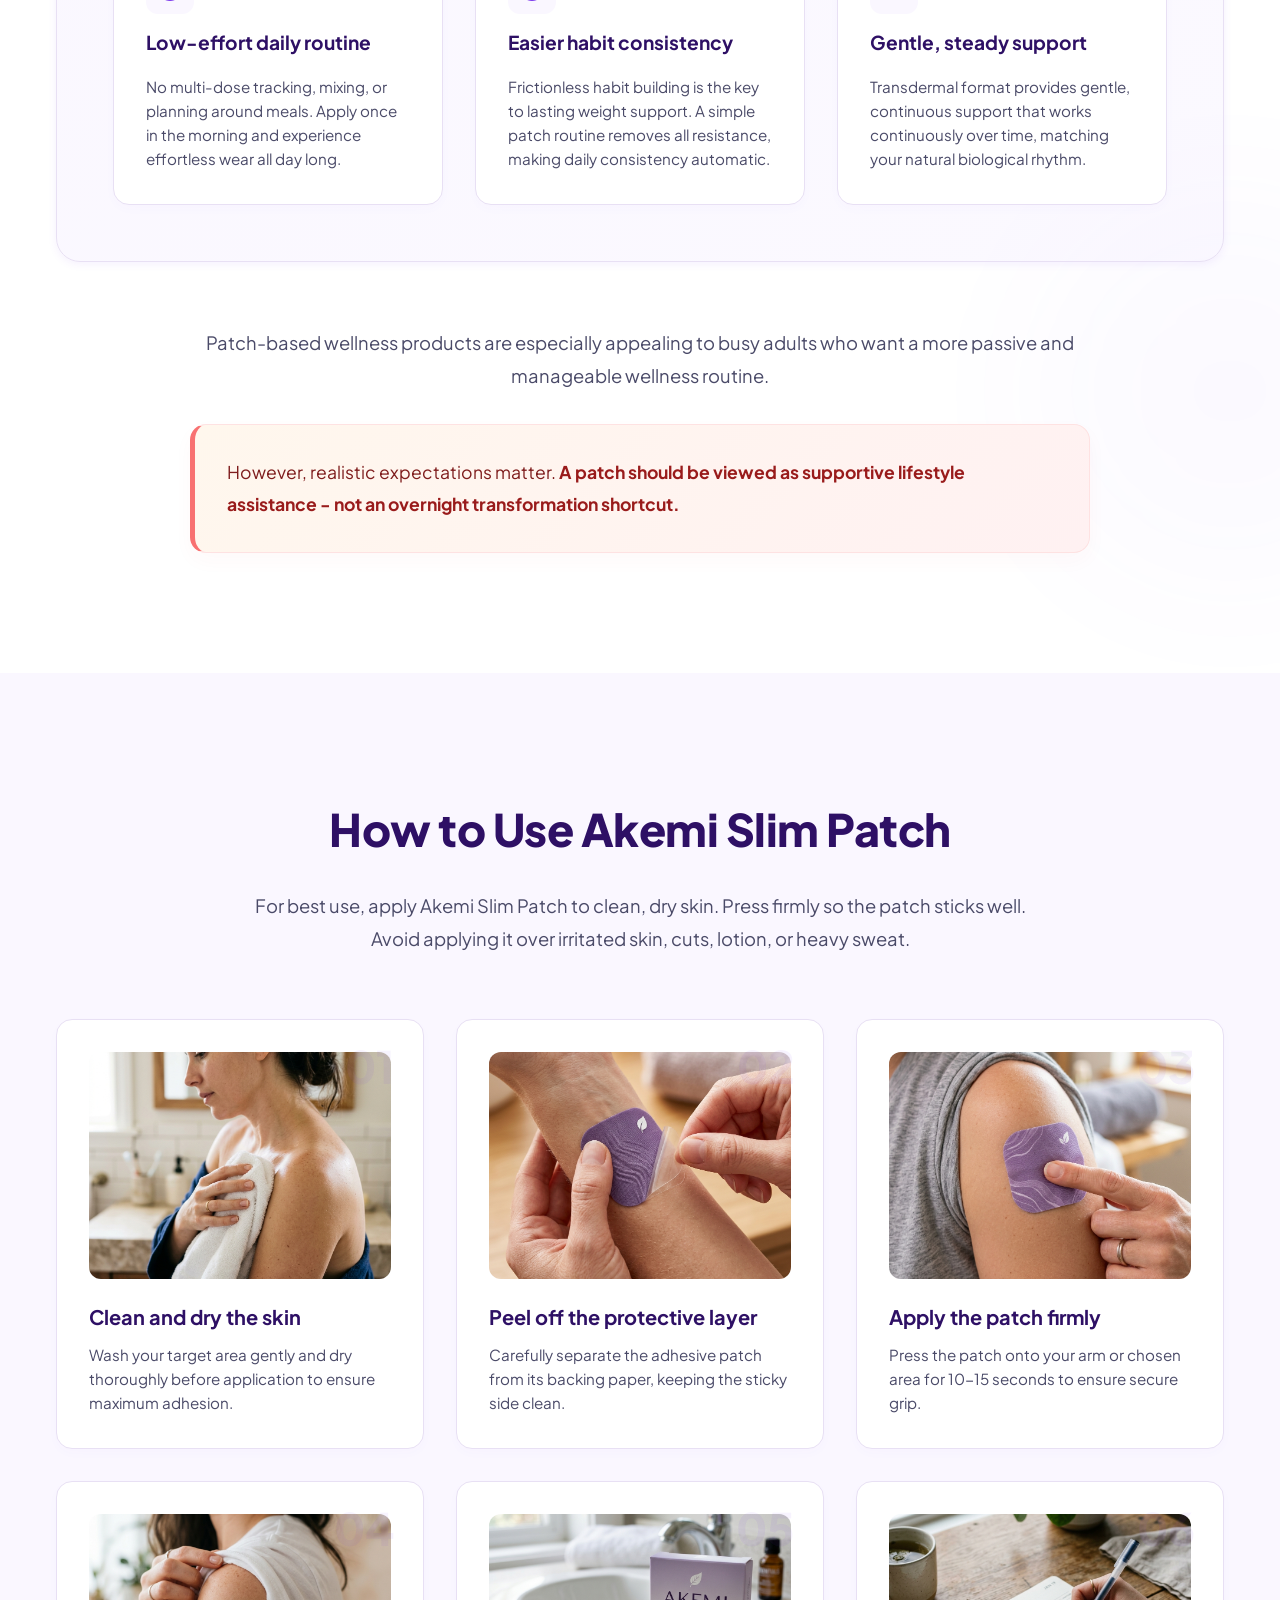
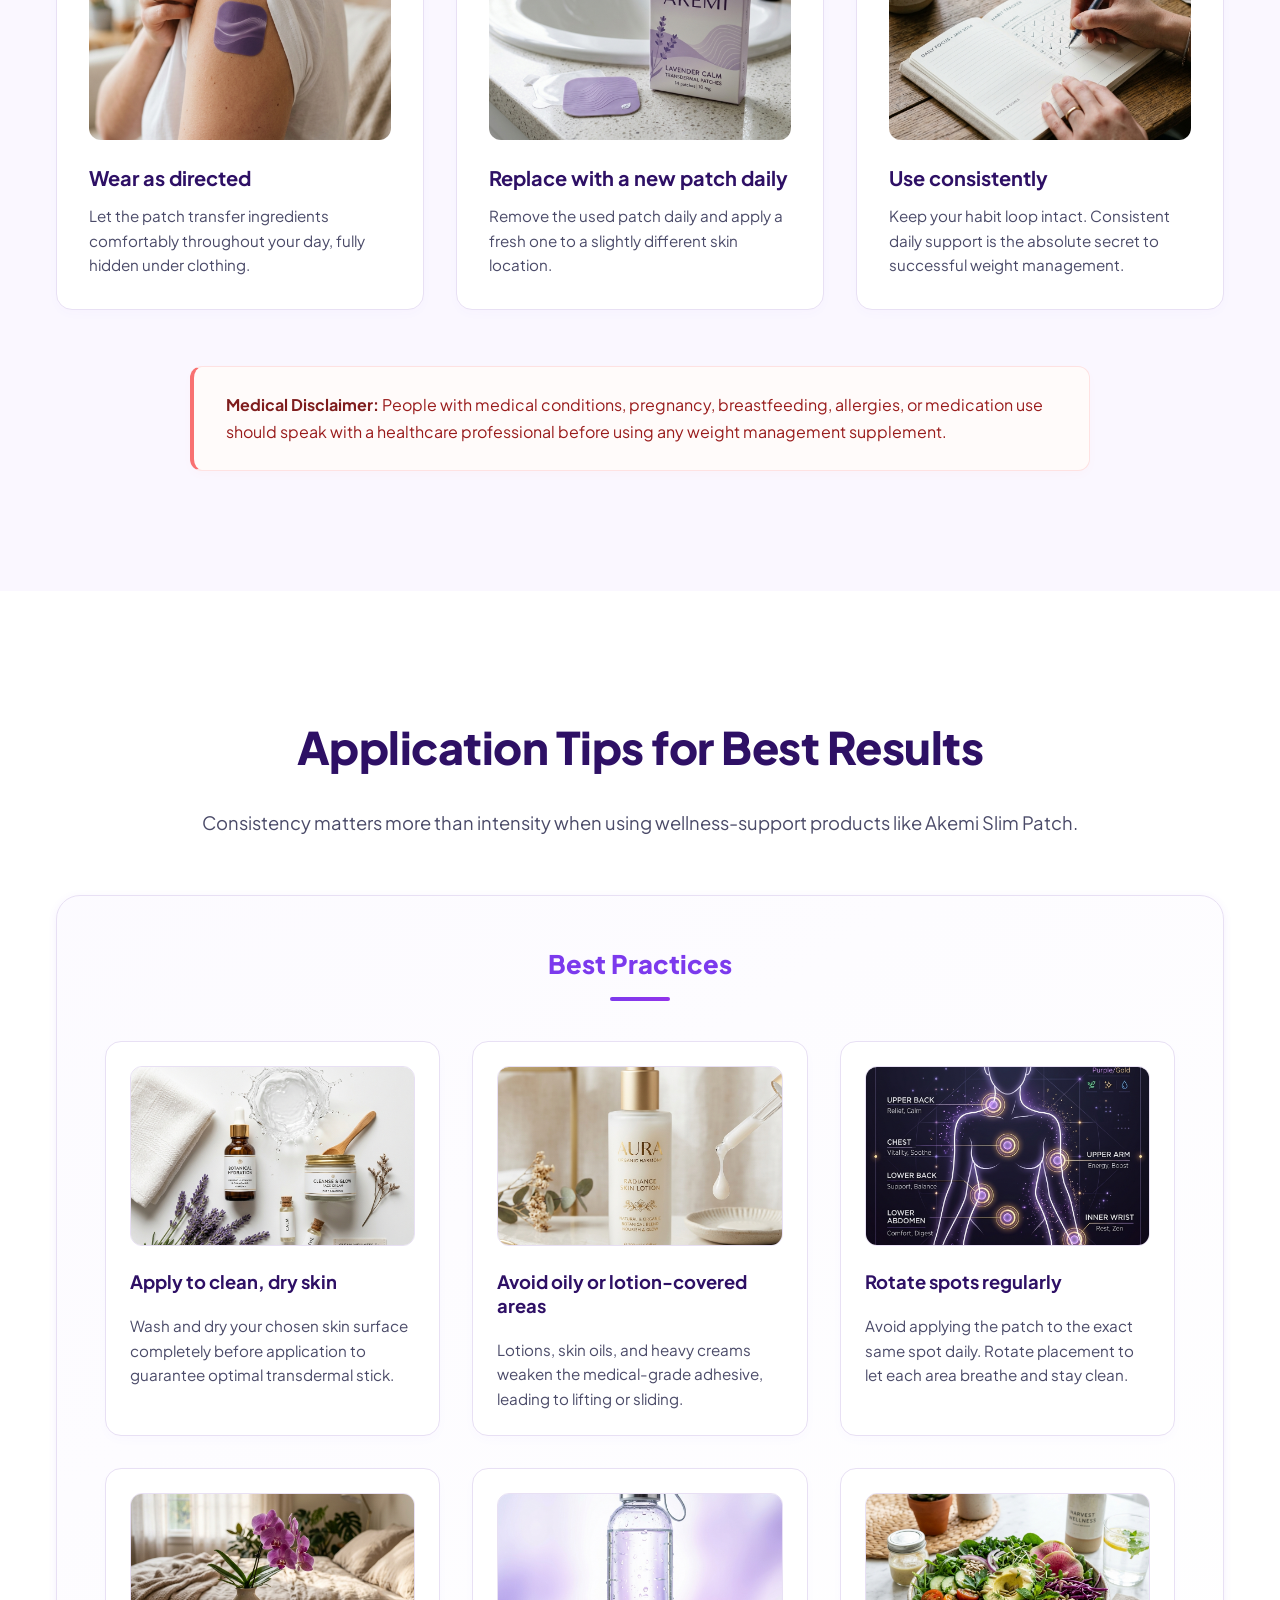
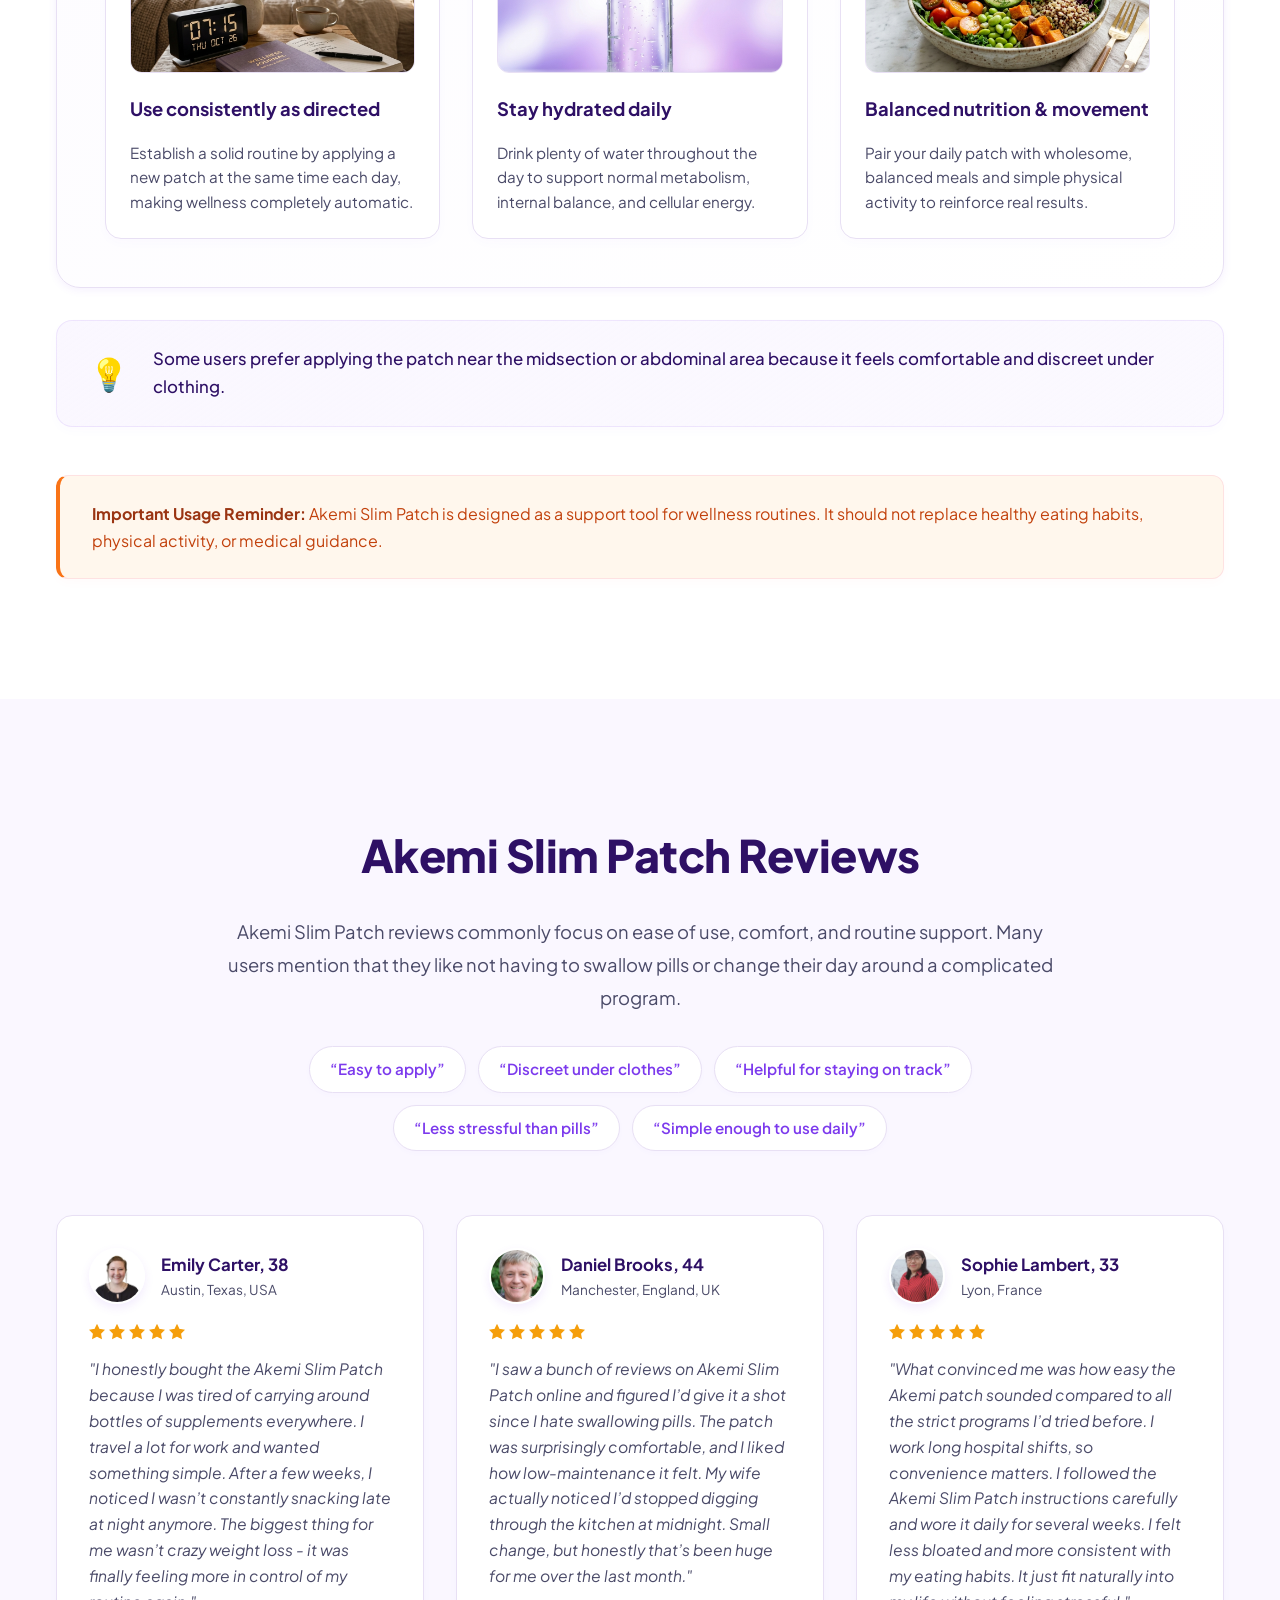
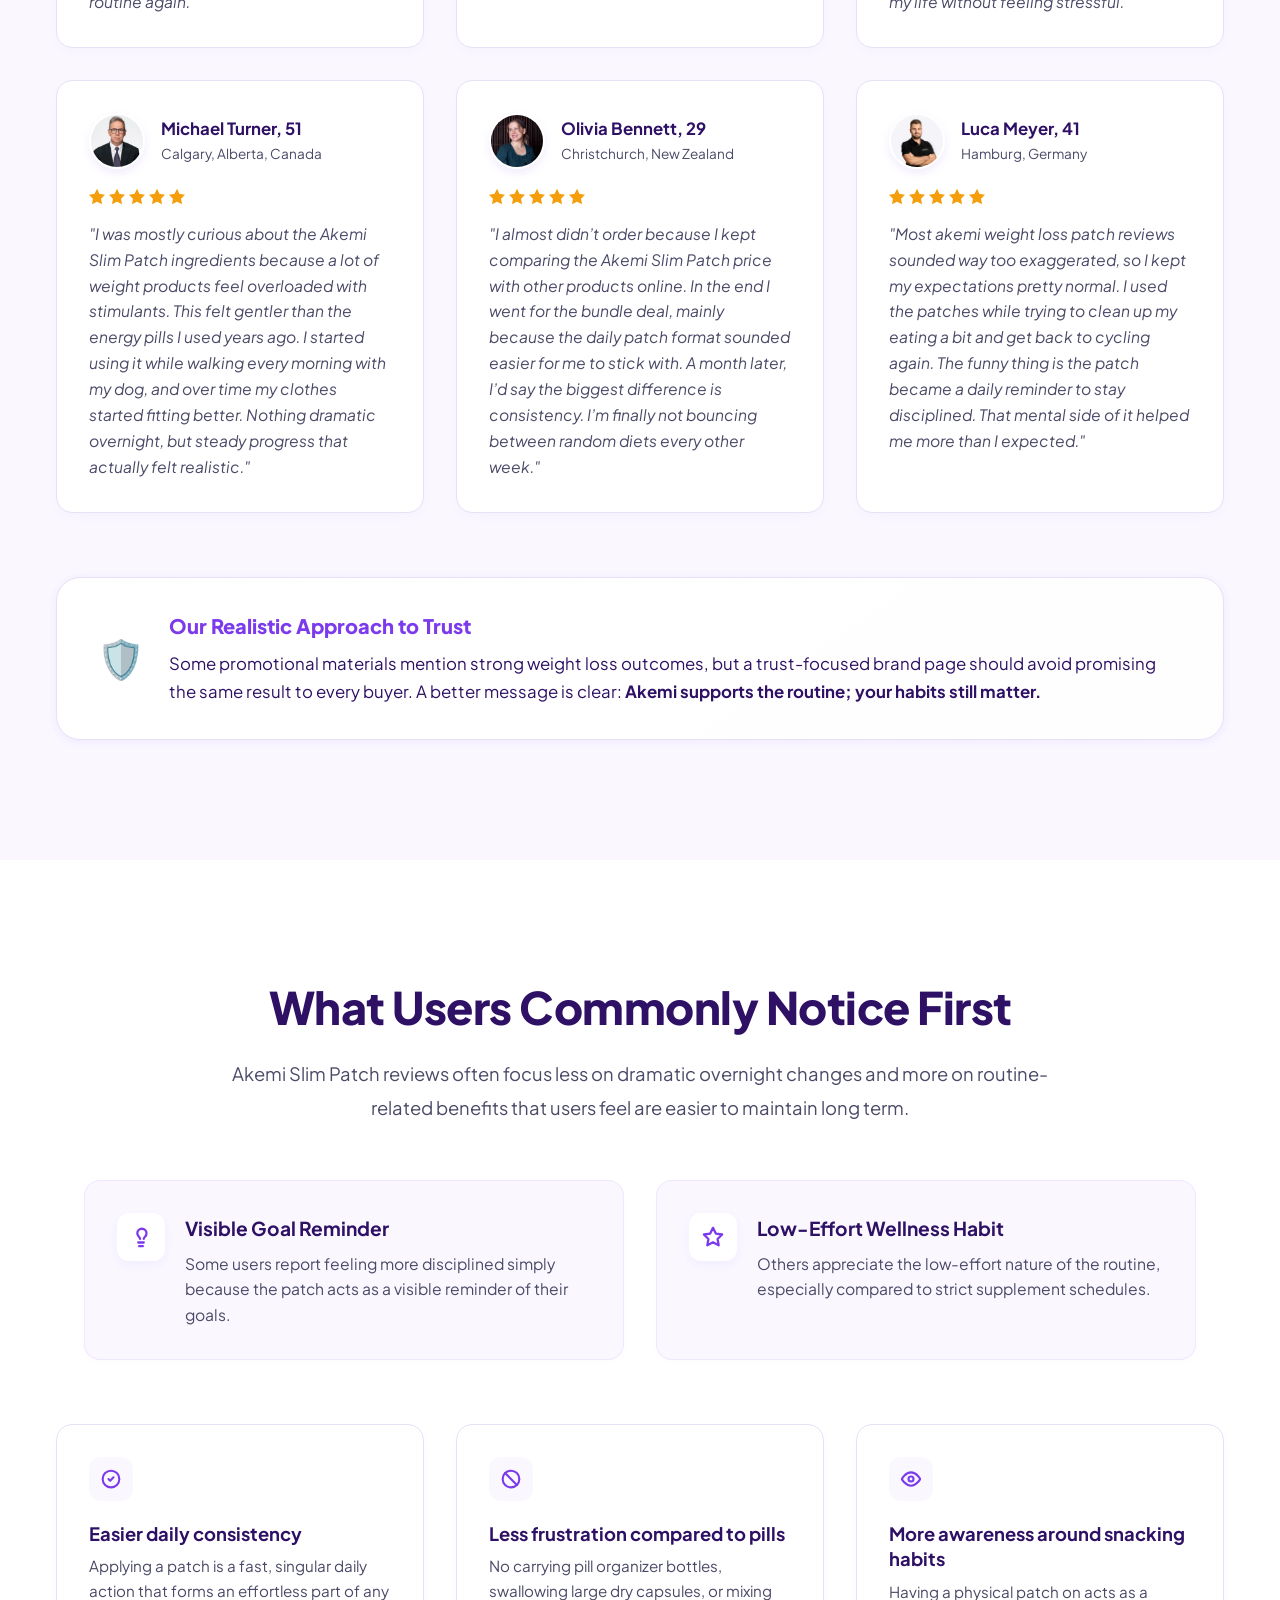
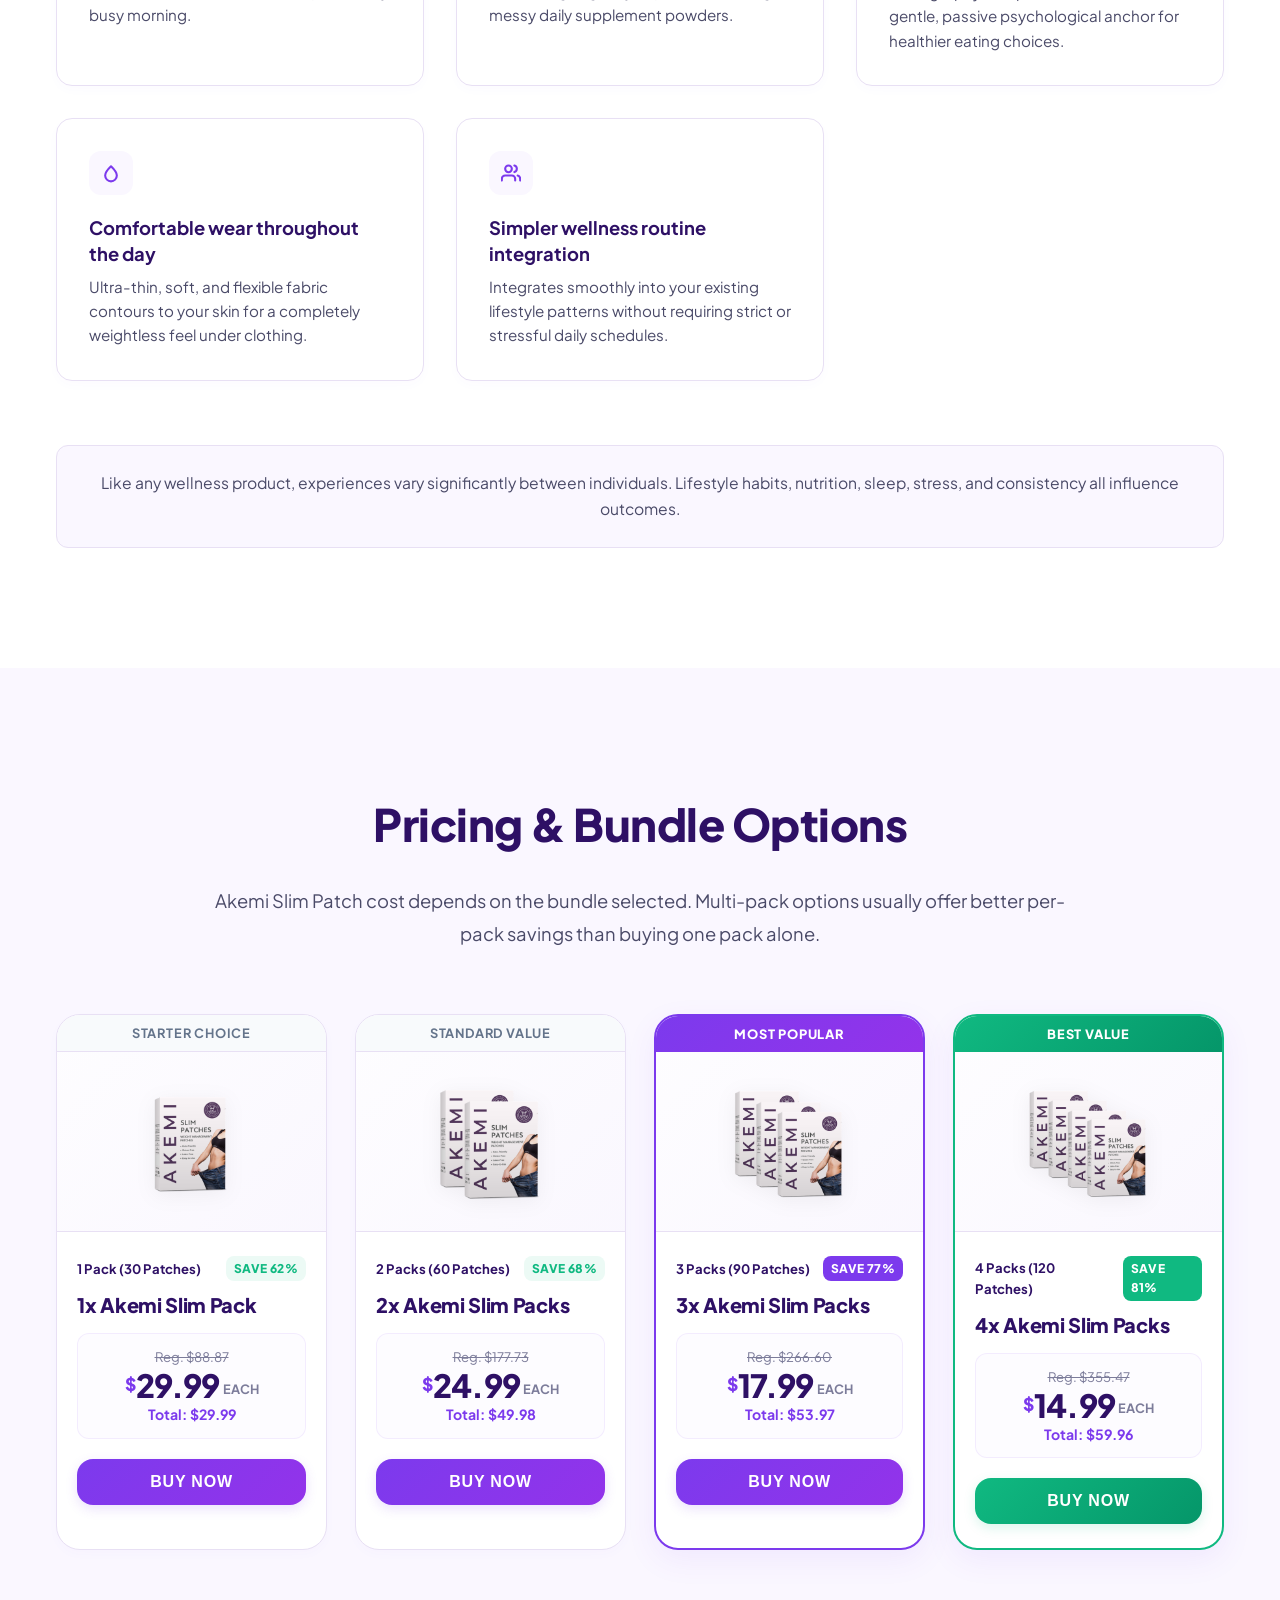
==== commit daab2680: "feat: expand project with new informational pages, assets, and SEO tools" ====
--- a/index.html
+++ b/index.html
@@ -1,17 +1,209 @@
 <!DOCTYPE html>
 <html lang="en">
+
 <head>
     <meta charset="UTF-8">
     <meta name="viewport" content="width=device-width, initial-scale=1.0">
-    <meta name="description" content="Akemi Slim Patch is a thin, discreet wellness patch designed for people who want weight management support without pills, injections, or complicated routines.">
+    <meta name="description"
+        content="Akemi Slim Patch is a thin, discreet wellness patch designed for people who want weight management support without pills, injections, or complicated routines.">
     <title>Akemi Slim Patch: Daily Weight Support Made Simple</title>
     <link rel="preconnect" href="https://fonts.googleapis.com">
     <link rel="preconnect" href="https://fonts.gstatic.com" crossorigin>
-    <link href="https://fonts.googleapis.com/css2?family=Inter:wght@400;500;600;700&family=Playfair+Display:ital,wght@0,700;1,700&display=swap" rel="stylesheet">
+    <link
+        href="https://fonts.googleapis.com/css2?family=Inter:wght@400;500;600;700&family=Playfair+Display:ital,wght@0,700;1,700&display=swap"
+        rel="stylesheet">
     <link rel="stylesheet" href="style.css">
+
+    <link rel="canonical" href="https://www.akemislimpatchofficial.com/">
+    
+    <meta name="keywords" content="Akemi Slim Patch, weight loss patch, slim patch, wellness patch, weight management support">
+    <meta name="author" content="Akemi Slim Patch Official">
+    <link rel="icon" type="image/png" href="/favicon.png">
+    
+    <!-- Open Graph / Social -->
+    <meta property="og:type" content="website">
+    <meta property="og:image" content="https://www.akemislimpatchofficial.com/images/akemi_slim_patch_box.webp">
+    
+    <!-- Twitter -->
+    <meta property="twitter:card" content="summary_large_image">
+    <meta property="twitter:image" content="https://www.akemislimpatchofficial.com/images/akemi_slim_patch_box.webp">
+
+    <meta property="og:url" content="https://www.akemislimpatchofficial.com/">
+    <meta property="og:title" content="Akemi Slim Patch: Daily Weight Support Made Simple">
+    <meta property="og:description" content="Akemi Slim Patch is a thin, discreet wellness patch designed for people who want weight management support without pills, injections, or complicated routines.">
+    <meta property="twitter:url" content="https://www.akemislimpatchofficial.com/">
+    <meta property="twitter:title" content="Akemi Slim Patch: Daily Weight Support Made Simple">
+    <meta property="twitter:description" content="Akemi Slim Patch is a thin, discreet wellness patch designed for people who want weight management support without pills, injections, or complicated routines.">
+
+    <!-- JSON-LD Schema -->
+    <script type="application/ld+json">
+    {
+      "@context": "https://schema.org",
+      "@graph": [
+        {
+          "@type": "Product",
+          "name": "Akemi Slim Patch",
+          "description": "Akemi Slim Patch is a transdermal wellness patch designed to support daily weight management, craving control, and routine consistency.",
+          "image": "https://www.akemislimpatchofficial.com/images/akemi_slim_patch_box.webp",
+          "sku": "AKEMI-SLIM-001",
+          "brand": {
+            "@type": "Brand",
+            "name": "Akemi"
+          },
+          "offers": [
+            {
+              "@type": "Offer",
+              "name": "1x Akemi Slim Pack",
+              "url": "https://www.akemislimpatchofficial.com/#pricing",
+              "priceCurrency": "USD",
+              "price": "29.99",
+              "priceValidUntil": "2027-12-31",
+              "availability": "https://schema.org/InStock"
+            },
+            {
+              "@type": "Offer",
+              "name": "2x Akemi Slim Packs",
+              "url": "https://www.akemislimpatchofficial.com/#pricing",
+              "priceCurrency": "USD",
+              "price": "49.98",
+              "priceValidUntil": "2027-12-31",
+              "availability": "https://schema.org/InStock"
+            },
+            {
+              "@type": "Offer",
+              "name": "3x Akemi Slim Packs",
+              "url": "https://www.akemislimpatchofficial.com/#pricing",
+              "priceCurrency": "USD",
+              "price": "53.97",
+              "priceValidUntil": "2027-12-31",
+              "availability": "https://schema.org/InStock"
+            },
+            {
+              "@type": "Offer",
+              "name": "4x Akemi Slim Packs",
+              "url": "https://www.akemislimpatchofficial.com/#pricing",
+              "priceCurrency": "USD",
+              "price": "59.96",
+              "priceValidUntil": "2027-12-31",
+              "availability": "https://schema.org/InStock"
+            }
+          ],
+          "aggregateRating": {
+            "@type": "AggregateRating",
+            "ratingValue": "4.8",
+            "reviewCount": "842"
+          },
+          "review": [
+            {
+              "@type": "Review",
+              "author": { "@type": "Person", "name": "Emily Carter" },
+              "datePublished": "2025-10-15",
+              "reviewRating": { "@type": "Rating", "ratingValue": "5" },
+              "reviewBody": "I honestly bought the Akemi Slim Patch because I was tired of carrying around bottles of supplements everywhere. I travel a lot for work and wanted something simple. After a few weeks, I noticed I wasn’t constantly snacking late at night anymore. The biggest thing for me wasn’t crazy weight loss - it was finally feeling more in control of my routine again."
+            },
+            {
+              "@type": "Review",
+              "author": { "@type": "Person", "name": "Daniel Brooks" },
+              "datePublished": "2025-11-02",
+              "reviewRating": { "@type": "Rating", "ratingValue": "5" },
+              "reviewBody": "I saw a bunch of reviews on Akemi Slim Patch online and figured I’d give it a shot since I hate swallowing pills. The patch was surprisingly comfortable, and I liked how low-maintenance it felt. My wife actually noticed I’d stopped digging through the kitchen at midnight. Small change, but honestly that’s been huge for me over the last month."
+            },
+            {
+              "@type": "Review",
+              "author": { "@type": "Person", "name": "Sophie Lambert" },
+              "datePublished": "2026-01-20",
+              "reviewRating": { "@type": "Rating", "ratingValue": "5" },
+              "reviewBody": "What convinced me was how easy the Akemi patch sounded compared to all the strict programs I’d tried before. I work long hospital shifts, so convenience matters. I followed the Akemi Slim Patch instructions carefully and wore it daily for several weeks. I felt less bloated and more consistent with my eating habits. It just fit naturally into my life without feeling stressful."
+            },
+            {
+              "@type": "Review",
+              "author": { "@type": "Person", "name": "Michael Turner" },
+              "datePublished": "2026-02-14",
+              "reviewRating": { "@type": "Rating", "ratingValue": "5" },
+              "reviewBody": "I was mostly curious about the Akemi Slim Patch ingredients because a lot of weight products feel overloaded with stimulants. This felt gentler than the energy pills I used years ago. I started using it while walking every morning with my dog, and over time my clothes started fitting better. Nothing dramatic overnight, but steady progress that actually felt realistic."
+            },
+            {
+              "@type": "Review",
+              "author": { "@type": "Person", "name": "Olivia Bennett" },
+              "datePublished": "2026-03-05",
+              "reviewRating": { "@type": "Rating", "ratingValue": "5" },
+              "reviewBody": "I almost didn’t order because I kept comparing the Akemi Slim Patch price with other products online. In the end I went for the bundle deal, mainly because the daily patch format sounded easier for me to stick with. A month later, I’d say the biggest difference is consistency. I’m finally not bouncing between random diets every other week."
+            },
+            {
+              "@type": "Review",
+              "author": { "@type": "Person", "name": "Luca Meyer" },
+              "datePublished": "2026-04-12",
+              "reviewRating": { "@type": "Rating", "ratingValue": "5" },
+              "reviewBody": "Most akemi weight loss patch reviews sounded way too exaggerated, so I kept my expectations pretty normal. I used the patches while trying to clean up my eating a bit and get back to cycling again. The funny thing is the patch became a daily reminder to stay disciplined. That mental side of it helped me more than I expected."
+            }
+          ]
+        },
+        {
+          "@type": "FAQPage",
+          "mainEntity": [
+            { "@type": "Question", "name": "What is Akemi Slim Patch?", "acceptedAnswer": { "@type": "Answer", "text": "Akemi Slim Patch is a transdermal wellness patch designed to support daily weight management, craving control, and routine consistency. It is applied to the skin and used as part of a healthy lifestyle." } },
+            { "@type": "Question", "name": "How much does Akemi Slim Patch cost?", "acceptedAnswer": { "@type": "Answer", "text": "Akemi Slim Patch price depends on the bundle selected. Larger bundles usually lower the cost per pack and may include stronger discounts than a single-pack order." } },
+            { "@type": "Question", "name": "Does Akemi Slim Patch Really Work?", "acceptedAnswer": { "@type": "Answer", "text": "Akemi Slim Patch is designed to support weight-management habits through a wearable patch format focused on convenience, appetite awareness, and routine consistency. Some users prefer patches because they fit more easily into daily life than pills or powders. However, results vary significantly between individuals, and the product should not be viewed as a guaranteed fat-loss solution or replacement for healthy lifestyle habits." } },
+            { "@type": "Question", "name": "What are the Akemi Slim Patch ingredients?", "acceptedAnswer": { "@type": "Answer", "text": "Product materials describe Akemi as a transdermal patch with wellness-support positioning. Buyers should check the official label and packaging for the most accurate Akemi Slim Patch ingredients list before use." } },
+            { "@type": "Question", "name": "Is Akemi Slim Patch safe?", "acceptedAnswer": { "@type": "Answer", "text": "Akemi Slim Patch is for adults only. Anyone with health conditions, allergies, pregnancy, breastfeeding, or medication use should consult a healthcare provider before using it." } },
+            { "@type": "Question", "name": "Where should I place Akemi Slim Patch?", "acceptedAnswer": { "@type": "Answer", "text": "Apply Akemi Slim Patch to clean, dry skin as directed on the product instructions. Avoid irritated skin, cuts, lotion-heavy areas, or places where clothing may rub too much." } },
+            { "@type": "Question", "name": "Are there Akemi Slim Patch before and after results?", "acceptedAnswer": { "@type": "Answer", "text": "Some users may share slim patch before and after experiences, but results vary. Photos and testimonials should be viewed as individual experiences, not guaranteed outcomes." } },
+            { "@type": "Question", "name": "Do Weight Loss Patches Actually Work?", "acceptedAnswer": { "@type": "Answer", "text": "Weight loss patches are designed to support wellness routines through a wearable transdermal format, but scientific evidence for slimming patches as a category remains limited. Some users prefer patches because they are easy to use and may help support routine consistency, appetite awareness, or healthier habits. However, no patch should be viewed as a guaranteed fat-loss solution or replacement for balanced nutrition, movement, and healthy lifestyle choices." } },
+            { "@type": "Question", "name": "Is Akemi Slim Patch Legit?", "acceptedAnswer": { "@type": "Answer", "text": "Akemi Slim Patch is marketed as a wellness-support product designed to help users maintain a simpler daily weight-management routine. Buyers should use realistic expectations, review the ingredient label carefully, and purchase only from the official source to avoid misleading third-party sellers or counterfeit listings." } },
+            { "@type": "Question", "name": "How Does a Slim Patch Work?", "acceptedAnswer": { "@type": "Answer", "text": "Slim patches are designed to be applied directly to the skin using a transdermal-style format. The idea behind these patches is gradual ingredient delivery while supporting routine consistency, appetite awareness, or wellness habits. However, results vary significantly between individuals, and healthy lifestyle habits still play the biggest role in long-term weight management." } },
+            { "@type": "Question", "name": "Are Slim Patches Effective?", "acceptedAnswer": { "@type": "Answer", "text": "Some users find slim patches easier to stay consistent with compared to pills or powders because they are simple and wearable. However, effectiveness varies depending on lifestyle habits, nutrition, activity level, sleep, and overall consistency. Slim patches should be viewed as supportive wellness tools rather than guaranteed weight-loss treatments." } },
+            { "@type": "Question", "name": "What Are the Side Effects of Slim Patches?", "acceptedAnswer": { "@type": "Answer", "text": "Some users may experience mild skin irritation, redness, itching, or adhesive sensitivity when using slimming patches. Reactions vary depending on skin type and product ingredients. Users should avoid applying patches to broken or irritated skin and should discontinue use if discomfort continues. Anyone with medical conditions or medication use should consult a healthcare professional before use." } },
+            { "@type": "Question", "name": "Where Can I Buy Akemi Slim Patch?", "acceptedAnswer": { "@type": "Answer", "text": "Akemi Slim Patch should be purchased through the official order source or authorized checkout page to help ensure product authenticity, customer support access, secure payment processing, and eligibility for the money-back guarantee." } },
+            { "@type": "Question", "name": "Where Can I Buy Slim Patches in Canada?", "acceptedAnswer": { "@type": "Answer", "text": "Availability for slim patches in Canada depends on the seller and shipping policies. Buyers should review the official checkout page to confirm Canadian shipping availability, delivery timelines, customer support access, and refund eligibility before ordering." } }
+          ]
+        }
+      ]
+    }
+    </script>
+
 </head>
+
 <body>
-    <!-- Hero Section -->
+    <!-- Header/Navbar -->
+    <header class="header">
+        <div class="nav-container">
+            <!-- Logo -->
+            <a href="#hero" class="nav-logo">
+                <span class="nav-logo-text">AKEMI <span class="nav-logo-sub">Slim Patch</span></span>
+            </a>
+
+            <!-- Desktop Navigation Links -->
+            <nav class="nav-menu">
+                <a href="#features" class="nav-link">Features</a>
+                <a href="#ingredients" class="nav-link">Ingredients</a>
+                <a href="#how-it-works" class="nav-link">How It Works</a>
+                <a href="#reviews" class="nav-link">Reviews</a>
+                <a href="#pricing" class="nav-link">Pricing</a>
+            </nav>
+
+            <!-- Actions (CTA & Toggle) -->
+            <div class="nav-actions">
+                <a href="#pricing" class="nav-cta-btn">Order Now</a>
+                <button class="nav-toggle" aria-label="Toggle Menu">
+                    <span class="hamburger-line"></span>
+                    <span class="hamburger-line"></span>
+                    <span class="hamburger-line"></span>
+                </button>
+            </div>
+        </div>
+
+        <!-- Mobile Navigation Menu Overlay -->
+        <div class="mobile-nav-overlay">
+            <nav class="mobile-nav-menu">
+                <a href="#features" class="mobile-nav-link">Features</a>
+                <a href="#ingredients" class="mobile-nav-link">Ingredients</a>
+                <a href="#how-it-works" class="mobile-nav-link">How It Works</a>
+                <a href="#reviews" class="mobile-nav-link">Reviews</a>
+                <a href="#pricing" class="mobile-nav-link">Pricing</a>
+                <a href="#pricing" class="mobile-nav-cta">Order Now</a>
+            </nav>
+        </div>
+    </header>
     <section class="hero" id="hero">
         <!-- Background decorative elements -->
         <div class="hero-bg-blob hero-bg-blob--1"></div>
@@ -23,9 +215,10 @@
             <div class="hero-content">
                 <!-- Trust Badge -->
                 <div class="hero-badge">
-                    <svg class="hero-badge-icon" width="16" height="16" viewBox="0 0 24 24" fill="none" stroke="currentColor" stroke-width="2.5" stroke-linecap="round" stroke-linejoin="round">
-                        <path d="M12 22s8-4 8-10V5l-8-3-8 3v7c0 6 8 10 8 10z"/>
-                        <path d="M9 12l2 2 4-4"/>
+                    <svg class="hero-badge-icon" width="16" height="16" viewBox="0 0 24 24" fill="none"
+                        stroke="currentColor" stroke-width="2.5" stroke-linecap="round" stroke-linejoin="round">
+                        <path d="M12 22s8-4 8-10V5l-8-3-8 3v7c0 6 8 10 8 10z" />
+                        <path d="M9 12l2 2 4-4" />
                     </svg>
                     <span>TRUSTED DAILY WELLNESS</span>
                 </div>
@@ -49,9 +242,10 @@
                 <div class="hero-features">
                     <div class="hero-feature-chip">
                         <div class="hero-feature-icon">
-                            <svg width="18" height="18" viewBox="0 0 24 24" fill="none" stroke="currentColor" stroke-width="2" stroke-linecap="round" stroke-linejoin="round">
-                                <circle cx="12" cy="12" r="10"/>
-                                <polyline points="12 6 12 12 16 14"/>
+                            <svg width="18" height="18" viewBox="0 0 24 24" fill="none" stroke="currentColor"
+                                stroke-width="2" stroke-linecap="round" stroke-linejoin="round">
+                                <circle cx="12" cy="12" r="10" />
+                                <polyline points="12 6 12 12 16 14" />
                             </svg>
                         </div>
                         <div class="hero-feature-text">
@@ -61,11 +255,12 @@
                     </div>
                     <div class="hero-feature-chip">
                         <div class="hero-feature-icon">
-                            <svg width="18" height="18" viewBox="0 0 24 24" fill="none" stroke="currentColor" stroke-width="2" stroke-linecap="round" stroke-linejoin="round">
-                                <rect x="3" y="3" width="7" height="7"/>
-                                <rect x="14" y="3" width="7" height="7"/>
-                                <rect x="3" y="14" width="7" height="7"/>
-                                <rect x="14" y="14" width="7" height="7"/>
+                            <svg width="18" height="18" viewBox="0 0 24 24" fill="none" stroke="currentColor"
+                                stroke-width="2" stroke-linecap="round" stroke-linejoin="round">
+                                <rect x="3" y="3" width="7" height="7" />
+                                <rect x="14" y="3" width="7" height="7" />
+                                <rect x="3" y="14" width="7" height="7" />
+                                <rect x="14" y="14" width="7" height="7" />
                             </svg>
                         </div>
                         <div class="hero-feature-text">
@@ -75,9 +270,10 @@
                     </div>
                     <div class="hero-feature-chip">
                         <div class="hero-feature-icon">
-                            <svg width="18" height="18" viewBox="0 0 24 24" fill="none" stroke="currentColor" stroke-width="2" stroke-linecap="round" stroke-linejoin="round">
-                                <line x1="18" y1="6" x2="6" y2="18"/>
-                                <line x1="6" y1="6" x2="18" y2="18"/>
+                            <svg width="18" height="18" viewBox="0 0 24 24" fill="none" stroke="currentColor"
+                                stroke-width="2" stroke-linecap="round" stroke-linejoin="round">
+                                <line x1="18" y1="6" x2="6" y2="18" />
+                                <line x1="6" y1="6" x2="18" y2="18" />
                             </svg>
                         </div>
                         <div class="hero-feature-text">
@@ -87,8 +283,10 @@
                     </div>
                     <div class="hero-feature-chip">
                         <div class="hero-feature-icon">
-                            <svg width="18" height="18" viewBox="0 0 24 24" fill="none" stroke="currentColor" stroke-width="2" stroke-linecap="round" stroke-linejoin="round">
-                                <path d="M14.7 6.3a1 1 0 0 0 0 1.4l1.6 1.6a1 1 0 0 0 1.4 0l3.77-3.77a6 6 0 0 1-7.94 7.94l-6.91 6.91a2.12 2.12 0 0 1-3-3l6.91-6.91a6 6 0 0 1 7.94-7.94l-3.76 3.76z"/>
+                            <svg width="18" height="18" viewBox="0 0 24 24" fill="none" stroke="currentColor"
+                                stroke-width="2" stroke-linecap="round" stroke-linejoin="round">
+                                <path
+                                    d="M14.7 6.3a1 1 0 0 0 0 1.4l1.6 1.6a1 1 0 0 0 1.4 0l3.77-3.77a6 6 0 0 1-7.94 7.94l-6.91 6.91a2.12 2.12 0 0 1-3-3l6.91-6.91a6 6 0 0 1 7.94-7.94l-3.76 3.76z" />
                             </svg>
                         </div>
                         <div class="hero-feature-text">
@@ -101,25 +299,28 @@
                 <!-- Trust Row -->
                 <div class="hero-trust-row">
                     <div class="hero-trust-item">
-                        <svg width="16" height="16" viewBox="0 0 24 24" fill="none" stroke="currentColor" stroke-width="2" stroke-linecap="round" stroke-linejoin="round">
-                            <path d="M12 22s8-4 8-10V5l-8-3-8 3v7c0 6 8 10 8 10z"/>
-                            <path d="M9 12l2 2 4-4"/>
+                        <svg width="16" height="16" viewBox="0 0 24 24" fill="none" stroke="currentColor"
+                            stroke-width="2" stroke-linecap="round" stroke-linejoin="round">
+                            <path d="M12 22s8-4 8-10V5l-8-3-8 3v7c0 6 8 10 8 10z" />
+                            <path d="M9 12l2 2 4-4" />
                         </svg>
                         <span>30-day money-back guarantee</span>
                     </div>
                     <div class="hero-trust-divider"></div>
                     <div class="hero-trust-item">
-                        <svg width="16" height="16" viewBox="0 0 24 24" fill="none" stroke="currentColor" stroke-width="2" stroke-linecap="round" stroke-linejoin="round">
-                            <rect x="1" y="3" width="15" height="13" rx="2" ry="2"/>
-                            <path d="M16 8h2a2 2 0 0 1 2 2v8a2 2 0 0 1-2 2H7a2 2 0 0 1-2-2v-2"/>
+                        <svg width="16" height="16" viewBox="0 0 24 24" fill="none" stroke="currentColor"
+                            stroke-width="2" stroke-linecap="round" stroke-linejoin="round">
+                            <rect x="1" y="3" width="15" height="13" rx="2" ry="2" />
+                            <path d="M16 8h2a2 2 0 0 1 2 2v8a2 2 0 0 1-2 2H7a2 2 0 0 1-2-2v-2" />
                         </svg>
                         <span>Fast shipping from US warehouse</span>
                     </div>
                     <div class="hero-trust-divider"></div>
                     <div class="hero-trust-item">
-                        <svg width="16" height="16" viewBox="0 0 24 24" fill="none" stroke="currentColor" stroke-width="2" stroke-linecap="round" stroke-linejoin="round">
-                            <rect x="3" y="11" width="18" height="11" rx="2" ry="2"/>
-                            <path d="M7 11V7a5 5 0 0 1 10 0v4"/>
+                        <svg width="16" height="16" viewBox="0 0 24 24" fill="none" stroke="currentColor"
+                            stroke-width="2" stroke-linecap="round" stroke-linejoin="round">
+                            <rect x="3" y="11" width="18" height="11" rx="2" ry="2" />
+                            <path d="M7 11V7a5 5 0 0 1 10 0v4" />
                         </svg>
                         <span>Secure checkout with SSL encryption</span>
                     </div>
@@ -128,22 +329,25 @@
                 <!-- CTA Buttons -->
                 <div class="hero-cta">
                     <a href="#order" class="hero-btn hero-btn--primary" id="hero-order-btn">
-                        <svg width="18" height="18" viewBox="0 0 24 24" fill="none" stroke="currentColor" stroke-width="2" stroke-linecap="round" stroke-linejoin="round">
-                            <rect x="3" y="4" width="18" height="18" rx="2" ry="2"/>
-                            <line x1="16" y1="2" x2="16" y2="6"/>
-                            <line x1="8" y1="2" x2="8" y2="6"/>
-                            <line x1="3" y1="10" x2="21" y2="10"/>
+                        <svg width="18" height="18" viewBox="0 0 24 24" fill="none" stroke="currentColor"
+                            stroke-width="2" stroke-linecap="round" stroke-linejoin="round">
+                            <rect x="3" y="4" width="18" height="18" rx="2" ry="2" />
+                            <line x1="16" y1="2" x2="16" y2="6" />
+                            <line x1="8" y1="2" x2="8" y2="6" />
+                            <line x1="3" y1="10" x2="21" y2="10" />
                         </svg>
                         Order Today & Save on Bundle Deals
-                        <svg class="hero-btn-arrow" width="18" height="18" viewBox="0 0 24 24" fill="none" stroke="currentColor" stroke-width="2.5" stroke-linecap="round" stroke-linejoin="round">
-                            <line x1="5" y1="12" x2="19" y2="12"/>
-                            <polyline points="12 5 19 12 12 19"/>
+                        <svg class="hero-btn-arrow" width="18" height="18" viewBox="0 0 24 24" fill="none"
+                            stroke="currentColor" stroke-width="2.5" stroke-linecap="round" stroke-linejoin="round">
+                            <line x1="5" y1="12" x2="19" y2="12" />
+                            <polyline points="12 5 19 12 12 19" />
                         </svg>
                     </a>
                     <a href="#how-it-works" class="hero-btn hero-btn--secondary" id="hero-how-btn">
-                        <svg width="18" height="18" viewBox="0 0 24 24" fill="none" stroke="currentColor" stroke-width="2" stroke-linecap="round" stroke-linejoin="round">
-                            <circle cx="12" cy="12" r="10"/>
-                            <polygon points="10 8 16 12 10 16 10 8"/>
+                        <svg width="18" height="18" viewBox="0 0 24 24" fill="none" stroke="currentColor"
+                            stroke-width="2" stroke-linecap="round" stroke-linejoin="round">
+                            <circle cx="12" cy="12" r="10" />
+                            <polygon points="10 8 16 12 10 16 10 8" />
                         </svg>
                         How It Works
                     </a>
@@ -157,9 +361,10 @@
                 <!-- Floating Card: 30-Day Guarantee -->
                 <div class="hero-float-card hero-float-card--guarantee">
                     <div class="hero-float-card-icon hero-float-card-icon--outline">
-                        <svg width="18" height="18" viewBox="0 0 24 24" fill="none" stroke="currentColor" stroke-width="2" stroke-linecap="round" stroke-linejoin="round">
-                            <path d="M12 22s8-4 8-10V5l-8-3-8 3v7c0 6 8 10 8 10z"/>
-                            <path d="M9 12l2 2 4-4"/>
+                        <svg width="18" height="18" viewBox="0 0 24 24" fill="none" stroke="currentColor"
+                            stroke-width="2" stroke-linecap="round" stroke-linejoin="round">
+                            <path d="M12 22s8-4 8-10V5l-8-3-8 3v7c0 6 8 10 8 10z" />
+                            <path d="M9 12l2 2 4-4" />
                         </svg>
                     </div>
                     <div class="hero-float-card-text">
@@ -170,12 +375,2419 @@
 
                 <!-- Hero Image -->
                 <div class="hero-image-wrapper">
-                    <img src="images/hero.webp" alt="Woman holding Akemi Slim Patches product box" class="hero-image" id="hero-image">
+                    <img src="images/hero.webp" alt="Woman holding Akemi Slim Patches product box" class="hero-image"
+                        id="hero-image">
                 </div>
             </div>
         </div>
     </section>
 
-    <script src="script.js"></script>
+    <!-- Product Specifications Section -->
+    <section class="specs-section" id="specs">
+        <div class="specs-container">
+            <!-- Left Column: Content & Table -->
+            <div class="specs-content">
+                <h2 class="specs-heading">Product Specifications</h2>
+                <p class="specs-description">
+                    Akemi Slim Patch is sold as a 30-patch pack, with bundle options available for users who want a
+                    longer supply. The patch is designed for simple daily use and is positioned as a convenient
+                    alternative to traditional weight management supplements.
+                </p>
+                <div class="specs-table-wrapper">
+                    <table class="specs-table">
+                        <thead>
+                            <tr>
+                                <th scope="col">Specification</th>
+                                <th scope="col">Details</th>
+                            </tr>
+                        </thead>
+                        <tbody>
+                            <tr>
+                                <td><strong>Product Name</strong></td>
+                                <td>Akemi Slim Patch</td>
+                            </tr>
+                            <tr>
+                                <td><strong>Product Type</strong></td>
+                                <td>Transdermal wellness patch</td>
+                            </tr>
+                            <tr>
+                                <td><strong>Pack Size</strong></td>
+                                <td>30 patches per pack</td>
+                            </tr>
+                            <tr>
+                                <td><strong>Use Style</strong></td>
+                                <td>Apply to clean, dry skin</td>
+                            </tr>
+                            <tr>
+                                <td><strong>Best For</strong></td>
+                                <td>Daily weight management support</td>
+                            </tr>
+                            <tr>
+                                <td><strong>Guarantee</strong></td>
+                                <td>30-day money-back guarantee</td>
+                            </tr>
+                            <tr>
+                                <td><strong>Shipping</strong></td>
+                                <td>Fast US warehouse shipping</td>
+                            </tr>
+                        </tbody>
+                    </table>
+                </div>
+            </div>
+
+            <!-- Right Column: Product Image -->
+            <div class="specs-image-area">
+                <div class="specs-image-bg-circle"></div>
+                <div class="specs-image-wrapper">
+                    <img src="images/specs_product_pack.webp"
+                        alt="Akemi Slim Patch specification and 30 patch pack details" class="specs-image"
+                        id="specs-image">
+                </div>
+            </div>
+        </div>
+    </section>
+
+    <!-- Product Overview Section -->
+    <section class="overview-section" id="overview">
+        <div class="overview-container">
+            <!-- Left Column: Image -->
+            <div class="overview-image-area">
+                <div class="overview-image-bg-blob"></div>
+                <div class="overview-image-wrapper">
+                    <img src="images/product_overview_patch.webp"
+                        alt="Akemi Patch applied discreetly for daily wellness support" class="overview-image">
+                </div>
+            </div>
+
+            <!-- Right Column: Content -->
+            <div class="overview-content">
+                <h2 class="overview-heading">Product Overview</h2>
+                <div class="overview-text">
+                    <p>
+                        Akemi Patch is built around one simple idea: people stay more consistent when a routine feels
+                        easy. Instead of swallowing capsules, mixing powders, or planning around injections, users apply
+                        the patch and continue their day.
+                    </p>
+                    <p>
+                        The product materials focus on craving support, appetite balance, daily confidence, and
+                        low-effort consistency. It is not a magic fix, and results can vary, but it gives users a simple
+                        daily tool that may help them feel more in control.
+                    </p>
+                </div>
+            </div>
+        </div>
+    </section>
+
+
+    <!-- Key Features Section -->
+    <section class="features-section" id="features">
+        <div class="features-container">
+            <div class="features-header">
+                <h2 class="features-heading">Key Features</h2>
+                <p class="features-intro">
+                    Akemi Slim Patches for weight loss are promoted around ease, comfort, and daily habit-building.
+                </p>
+            </div>
+
+            <div class="features-benefits-area">
+                <h3 class="features-subheading">Main Benefits</h3>
+                <div class="features-grid">
+                    <!-- Feature Cards -->
+                    <div class="feature-card">
+                        <div class="feature-card-image-wrapper">
+                            <img src="images/feature_1_needle_free_1779690146333.webp" alt="Needle-free support"
+                                class="feature-card-image">
+                        </div>
+                        <p class="feature-card-text">Needle-free support for people avoiding injections</p>
+                    </div>
+                    <div class="feature-card">
+                        <div class="feature-card-image-wrapper">
+                            <img src="images/feature_2_no_pill_1779690160463.webp" alt="No pill routine"
+                                class="feature-card-image">
+                        </div>
+                        <p class="feature-card-text">No pill routine for users who dislike capsules</p>
+                    </div>
+                    <div class="feature-card">
+                        <div class="feature-card-image-wrapper">
+                            <img src="images/feature_3_discreet_1779690176725.webp" alt="Discreet design"
+                                class="feature-card-image">
+                        </div>
+                        <p class="feature-card-text">Discreet design under clothing</p>
+                    </div>
+                    <div class="feature-card">
+                        <div class="feature-card-image-wrapper">
+                            <img src="images/feature_4_steady_1779690194158.webp" alt="Steady daily use"
+                                class="feature-card-image">
+                        </div>
+                        <p class="feature-card-text">Steady daily use for routine consistency</p>
+                    </div>
+                    <div class="feature-card">
+                        <div class="feature-card-image-wrapper">
+                            <img src="images/feature_5_comfort_1779690209612.webp" alt="Comfort-focused adhesive"
+                                class="feature-card-image">
+                        </div>
+                        <p class="feature-card-text">Comfort-focused adhesive for everyday wear</p>
+                    </div>
+                    <div class="feature-card">
+                        <div class="feature-card-image-wrapper">
+                            <img src="images/product4x.webp" alt="Bundle savings" class="feature-card-image">
+                        </div>
+                        <p class="feature-card-text">Bundle savings for multi-pack buyers</p>
+                    </div>
+                </div>
+            </div>
+
+            <div class="features-footer">
+                <p>
+                    This works well for buyers who want something simple enough to keep using, because the hardest part
+                    of weight management is often not starting-it is staying consistent.
+                </p>
+            </div>
+        </div>
+    </section>
+
+    <!-- Patch Design & Technical Details Section -->
+    <section class="tech-section" id="tech">
+        <div class="tech-container">
+            <!-- Left Column: Content -->
+            <div class="tech-content">
+                <h2 class="tech-heading">Patch Design &amp;<br>Technical Details</h2>
+                <div class="tech-text">
+                    <p>
+                        Akemi Slim Patch is presented as a soft, breathable adhesive patch designed for comfortable
+                        daily use. The brand messaging highlights a thin feel, secure hold, and discreet wear under
+                        clothing.
+                    </p>
+                    <p>
+                        The product’s strongest technical angle is its transdermal delivery format. Weight loss patches
+                        are commonly marketed as skin-applied products that release ingredients over time, but strong
+                        human evidence for weight loss patches as a category remains limited, so buyers should view
+                        Akemi as supportive-not a replacement for diet, movement, or medical care.
+                    </p>
+                </div>
+            </div>
+
+            <!-- Right Column: Image Placeholder -->
+            <div class="tech-image-area">
+                <div class="tech-image-placeholder">
+                    <img src="images/tech_product_shot.webp"
+                        alt="Akemi Slim Patch material and transdermal adhesive design" class="tech-image"
+                        id="tech-image">
+                    <span class="placeholder-text">Image Placeholder<br>(Waiting for image)</span>
+                </div>
+            </div>
+        </div>
+    </section>
+
+    <!-- Ingredients Section -->
+    <section class="ingredients-section" id="ingredients">
+        <div class="ingredients-container">
+            <div class="ingredients-header">
+                <h2 class="ingredients-heading">Akemi Slim Patch Ingredients</h2>
+                <div class="ingredients-intro">
+                    <p>
+                        Akemi Slim Patch is marketed around a plant-based transdermal support concept designed to fit
+                        naturally into a daily routine. While exact ingredient concentrations should always be confirmed
+                        directly from the product packaging and official label, wellness-focused weight management
+                        patches commonly include ingredients associated with appetite support, metabolism balance,
+                        energy regulation, and routine consistency.
+                    </p>
+                    <p>
+                        Ingredients often connected with transdermal weight-support patches may include:
+                    </p>
+                </div>
+            </div>
+
+            <div class="ingredients-grid">
+                <div class="ingredient-card">
+                    <div class="ingredient-card-image-wrapper">
+                        <img src="images/ingredient_berberine_1779693502705.webp" alt="Berberine"
+                            class="ingredient-card-image">
+                    </div>
+                    <h3 class="ingredient-name">Berberine</h3>
+                    <p class="ingredient-desc">Berberine is commonly discussed in metabolism-support research because of
+                        its relationship with AMPK pathways linked to energy regulation and glucose balance. It is
+                        frequently used in wellness products focused on appetite and metabolic support.</p>
+                </div>
+                <div class="ingredient-card">
+                    <div class="ingredient-card-image-wrapper">
+                        <img src="images/ingredient_greentea_1779693518604.webp" alt="Green Tea Extract"
+                            class="ingredient-card-image">
+                    </div>
+                    <h3 class="ingredient-name">Green Tea Extract</h3>
+                    <p class="ingredient-desc">Green tea extract is widely known for antioxidant properties and is
+                        commonly associated with thermogenic wellness support and daily energy balance.</p>
+                </div>
+                <div class="ingredient-card">
+                    <div class="ingredient-card-image-wrapper">
+                        <img src="images/ingredient_garcinia_1779693536145.webp" alt="Garcinia Cambogia"
+                            class="ingredient-card-image">
+                    </div>
+                    <h3 class="ingredient-name">Garcinia Cambogia</h3>
+                    <p class="ingredient-desc">This ingredient is often included in appetite-support formulas and is
+                        commonly connected with craving-management positioning in the weight-management category.</p>
+                </div>
+                <div class="ingredient-card">
+                    <div class="ingredient-card-image-wrapper">
+                        <img src="images/ingredient_ginger_1779693552720.webp" alt="Ginger Root Extract"
+                            class="ingredient-card-image">
+                    </div>
+                    <h3 class="ingredient-name">Ginger Root Extract</h3>
+                    <p class="ingredient-desc">Ginger is frequently used in wellness products focused on digestion,
+                        comfort, and daily balance support.</p>
+                </div>
+                <div class="ingredient-card">
+                    <div class="ingredient-card-image-wrapper">
+                        <img src="images/ingredient_guarana_1779693605064.webp" alt="Guarana Extract"
+                            class="ingredient-card-image">
+                    </div>
+                    <h3 class="ingredient-name">Guarana Extract</h3>
+                    <p class="ingredient-desc">Guarana naturally contains caffeine and is commonly associated with
+                        alertness, energy, and focus support.</p>
+                </div>
+            </div>
+
+            <div class="ingredients-footer">
+                <h3 class="ingredients-subheading">Why Transdermal Delivery Matters</h3>
+                <div class="ingredients-footer-text">
+                    <p>
+                        Unlike pills or powders, Akemi Slim Patch uses a skin-applied format intended to release
+                        ingredients gradually over time. Many users prefer this approach because it avoids swallowing
+                        capsules and fits more easily into a daily routine.
+                    </p>
+                    <p>
+                        That said, no wellness patch should be viewed as a standalone fat-loss solution. Long-term
+                        results still depend heavily on nutrition, movement, sleep, hydration, and consistency.
+                    </p>
+                </div>
+            </div>
+        </div>
+    </section>
+
+    <!-- How it Works Section -->
+    <section class="how-it-works-section" id="how-it-works">
+        <div class="how-it-works-container">
+            <!-- Left Column: Image Placeholder -->
+            <div class="how-it-works-image-area">
+                <div class="how-it-works-image-placeholder">
+                    <img src="images/how-it-works.webp" alt="Akemi Slim Patch transdermal weight support system"
+                        class="how-it-works-image" id="how-it-works-image">
+                    <span class="placeholder-text">Image Placeholder<br>(Waiting for image)</span>
+                </div>
+            </div>
+
+            <!-- Right Column: Content -->
+            <div class="how-it-works-content">
+                <h2 class="how-it-works-heading">How Akemi Slim Patch Works</h2>
+                <div class="how-it-works-text">
+                    <p>
+                        Akemi Slim Patch uses a skin-applied format designed to support a more consistent daily routine.
+                        The product’s positioning focuses on appetite control, cravings, comfort, and steady wellness
+                        support.
+                    </p>
+                    <p>
+                        A fair way to understand it: Akemi does not replace healthy choices. It may help users feel
+                        supported while they build better patterns around food, energy, and daily discipline.
+                    </p>
+                    <div class="how-it-works-snippet">
+                        <strong>Snippet answer:</strong> Akemi Slim Patch works by using a transdermal patch format that
+                        is applied to the skin once daily. It is designed to support appetite balance, craving control,
+                        and daily weight management habits, but individual results vary and it should be used with a
+                        healthy lifestyle.
+                    </div>
+                </div>
+            </div>
+        </div>
+    </section>
+
+    <!-- Prefer Patch Section -->
+    <section class="prefer-patch-section" id="prefer-patch">
+        <div class="prefer-patch-container">
+            <div class="prefer-patch-header">
+                <h2 class="prefer-patch-heading">Why Many Users Prefer a Patch Over Pills</h2>
+                <div class="prefer-patch-intro">
+                    <p>
+                        For many people, the hardest part of weight management is not motivation at the beginning - it
+                        is maintaining consistency long enough to build better habits.
+                    </p>
+                    <p>
+                        Akemi Slim Patch is designed around simplicity. Instead of remembering capsules multiple times
+                        per day, mixing powders, or planning around injections, users apply a discreet patch and
+                        continue their normal routine.
+                    </p>
+                </div>
+            </div>
+
+            <div class="prefer-patch-reasons">
+                <h3 class="prefer-patch-subheading">Common Reasons Buyers Choose Patch Formats</h3>
+                <div class="reasons-grid">
+                    <!-- Card 1 -->
+                    <div class="reason-card">
+                        <div class="reason-card-header">
+                            <div class="reason-icon-wrapper">
+                                <svg width="24" height="24" viewBox="0 0 24 24" fill="none" stroke="currentColor"
+                                    stroke-width="2" stroke-linecap="round" stroke-linejoin="round">
+                                    <path d="m10.5 20.5 10-10a4.95 4.95 0 1 0-7-7l-10 10a4.95 4.95 0 1 0 7 7Z"></path>
+                                    <path d="m8.5 8.5 7 7"></path>
+                                    <line x1="3" y1="21" x2="21" y2="3" stroke="#f87171" stroke-width="2.5"></line>
+                                </svg>
+                            </div>
+                            <h4 class="reason-card-title">No swallowing capsules</h4>
+                        </div>
+                        <p class="reason-card-desc">Avoid large, hard-to-swallow pills, tablets, and capsules. Just
+                            apply a single comfortable patch once daily and go about your day.</p>
+                    </div>
+
+                    <!-- Card 2 -->
+                    <div class="reason-card">
+                        <div class="reason-card-header">
+                            <div class="reason-icon-wrapper">
+                                <svg width="24" height="24" viewBox="0 0 24 24" fill="none" stroke="currentColor"
+                                    stroke-width="2" stroke-linecap="round" stroke-linejoin="round">
+                                    <rect x="2" y="7" width="20" height="14" rx="2" ry="2"></rect>
+                                    <path d="M16 21V5a2 2 0 0 0-2-2h-4a2 2 0 0 0-2 2v16"></path>
+                                </svg>
+                            </div>
+                            <h4 class="reason-card-title">More convenient for travel</h4>
+                        </div>
+                        <p class="reason-card-desc">Perfect for busy lifestyles. Extremely lightweight, flat, and
+                            travel-friendly packs fit anywhere without noisy pill bottles or powders.</p>
+                    </div>
+
+                    <!-- Card 3 -->
+                    <div class="reason-card">
+                        <div class="reason-card-header">
+                            <div class="reason-icon-wrapper">
+                                <svg width="24" height="24" viewBox="0 0 24 24" fill="none" stroke="currentColor"
+                                    stroke-width="2" stroke-linecap="round" stroke-linejoin="round">
+                                    <path d="M9.88 9.88a3 3 0 1 0 4.24 4.24"></path>
+                                    <path
+                                        d="M10.73 5.08A10.43 10.43 0 0 1 12 5c7 0 10 7 10 7a13.16 13.16 0 0 1-1.67 2.68">
+                                    </path>
+                                    <path d="M6.61 6.61A13.52 13.52 0 0 0 2 12s3 7 10 7a9.74 9.74 0 0 0 5.39-1.61">
+                                    </path>
+                                    <line x1="2" y1="2" x2="22" y2="22"></line>
+                                </svg>
+                            </div>
+                            <h4 class="reason-card-title">Discreet under clothing</h4>
+                        </div>
+                        <p class="reason-card-desc">Ultra-thin, comfortable, and skin-friendly patch fits seamlessly
+                            under any clothing. No one has to know it's there but you.</p>
+                    </div>
+
+                    <!-- Card 4 -->
+                    <div class="reason-card">
+                        <div class="reason-card-header">
+                            <div class="reason-icon-wrapper">
+                                <svg width="24" height="24" viewBox="0 0 24 24" fill="none" stroke="currentColor"
+                                    stroke-width="2" stroke-linecap="round" stroke-linejoin="round">
+                                    <circle cx="12" cy="12" r="10"></circle>
+                                    <polyline points="12 6 12 12 16 14"></polyline>
+                                </svg>
+                            </div>
+                            <h4 class="reason-card-title">Low-effort daily routine</h4>
+                        </div>
+                        <p class="reason-card-desc">No multi-dose tracking, mixing, or planning around meals. Apply once
+                            in the morning and experience effortless wear all day long.</p>
+                    </div>
+
+                    <!-- Card 5 -->
+                    <div class="reason-card">
+                        <div class="reason-card-header">
+                            <div class="reason-icon-wrapper">
+                                <svg width="24" height="24" viewBox="0 0 24 24" fill="none" stroke="currentColor"
+                                    stroke-width="2" stroke-linecap="round" stroke-linejoin="round">
+                                    <path d="M12 22c5.523 0 10-4.477 10-10S17.523 2 12 2 2 6.477 2 12s4.477 10 10 10z">
+                                    </path>
+                                    <path d="m9 12 2 2 4-4"></path>
+                                </svg>
+                            </div>
+                            <h4 class="reason-card-title">Easier habit consistency</h4>
+                        </div>
+                        <p class="reason-card-desc">Frictionless habit building is the key to lasting weight support. A
+                            simple patch routine removes all resistance, making daily consistency automatic.</p>
+                    </div>
+
+                    <!-- Card 6 -->
+                    <div class="reason-card">
+                        <div class="reason-card-header">
+                            <div class="reason-icon-wrapper">
+                                <svg width="24" height="24" viewBox="0 0 24 24" fill="none" stroke="currentColor"
+                                    stroke-width="2" stroke-linecap="round" stroke-linejoin="round">
+                                    <path d="M12 21a9 9 0 0 0 9-9 9 9 0 0 0-9-9 9 9 0 0 0-9 9 9 9 0 0 0 9 9z"></path>
+                                    <path d="M12 7v10"></path>
+                                    <path d="M8 11h8"></path>
+                                </svg>
+                            </div>
+                            <h4 class="reason-card-title">Gentle, steady support</h4>
+                        </div>
+                        <p class="reason-card-desc">Transdermal format provides gentle, continuous support that works
+                            continuously over time, matching your natural biological rhythm.</p>
+                    </div>
+                </div>
+            </div>
+
+            <div class="prefer-patch-footer">
+                <p>
+                    Patch-based wellness products are especially appealing to busy adults who want a more passive and
+                    manageable wellness routine.
+                </p>
+                <p class="disclaimer">
+                    However, realistic expectations matter. <strong>A patch should be viewed as supportive lifestyle
+                        assistance - not an overnight transformation shortcut.</strong>
+                </p>
+            </div>
+        </div>
+    </section>
+
+    <!-- How to Use Section -->
+    <section class="how-to-use-section" id="how-to-use">
+        <div class="how-to-use-container">
+            <div class="how-to-use-header">
+                <h2 class="how-to-use-heading">How to Use Akemi Slim Patch</h2>
+                <p class="how-to-use-intro">
+                    For best use, apply Akemi Slim Patch to clean, dry skin. Press firmly so the patch sticks well.
+                    Avoid applying it over irritated skin, cuts, lotion, or heavy sweat.
+                </p>
+            </div>
+
+            <div class="use-steps-grid">
+                <!-- Step 1 -->
+                <div class="use-step-card">
+                    <div class="step-num">01</div>
+                    <div class="step-illustration-wrapper">
+                        <img src="images/use_step_1_clean_dry.webp" alt="Clean and dry the skin" class="step-img">
+                    </div>
+                    <h3 class="use-step-title">Clean and dry the skin</h3>
+                    <p class="use-step-desc">Wash your target area gently and dry thoroughly before application to
+                        ensure maximum adhesion.</p>
+                </div>
+
+                <!-- Step 2 -->
+                <div class="use-step-card">
+                    <div class="step-num">02</div>
+                    <div class="step-illustration-wrapper">
+                        <img src="images/use_step_2_peel.webp" alt="Peel off the protective layer" class="step-img">
+                    </div>
+                    <h3 class="use-step-title">Peel off the protective layer</h3>
+                    <p class="use-step-desc">Carefully separate the adhesive patch from its backing paper, keeping the
+                        sticky side clean.</p>
+                </div>
+
+                <!-- Step 3 -->
+                <div class="use-step-card">
+                    <div class="step-num">03</div>
+                    <div class="step-illustration-wrapper">
+                        <img src="images/use_step_3_apply.webp" alt="Apply the patch firmly" class="step-img">
+                    </div>
+                    <h3 class="use-step-title">Apply the patch firmly</h3>
+                    <p class="use-step-desc">Press the patch onto your arm or chosen area for 10-15 seconds to ensure
+                        secure grip.</p>
+                </div>
+
+                <!-- Step 4 -->
+                <div class="use-step-card">
+                    <div class="step-num">04</div>
+                    <div class="step-illustration-wrapper">
+                        <img src="images/use_step_4_wear.webp" alt="Wear as directed" class="step-img">
+                    </div>
+                    <h3 class="use-step-title">Wear as directed</h3>
+                    <p class="use-step-desc">Let the patch transfer ingredients comfortably throughout your day, fully
+                        hidden under clothing.</p>
+                </div>
+
+                <!-- Step 5 -->
+                <div class="use-step-card">
+                    <div class="step-num">05</div>
+                    <div class="step-illustration-wrapper">
+                        <img src="images/use_step_5_replace.webp" alt="Replace with a new patch daily" class="step-img">
+                    </div>
+                    <h3 class="use-step-title">Replace with a new patch daily</h3>
+                    <p class="use-step-desc">Remove the used patch daily and apply a fresh one to a slightly different
+                        skin location.</p>
+                </div>
+
+                <!-- Step 6 -->
+                <div class="use-step-card">
+                    <div class="step-num">06</div>
+                    <div class="step-illustration-wrapper">
+                        <img src="images/use_step_6_consistency.webp" alt="Use consistently" class="step-img">
+                    </div>
+                    <h3 class="use-step-title">Use consistently</h3>
+                    <p class="use-step-desc">Keep your habit loop intact. Consistent daily support is the absolute
+                        secret to successful weight management.</p>
+                </div>
+            </div>
+
+            <!-- Medical Disclaimer Banner -->
+            <div class="use-medical-disclaimer">
+                <p>
+                    <strong>Medical Disclaimer:</strong> People with medical conditions, pregnancy, breastfeeding,
+                    allergies, or medication use should speak with a healthcare professional before using any weight
+                    management supplement.
+                </p>
+            </div>
+        </div>
+    </section>
+
+    <!-- Application Tips Section -->
+    <section class="app-tips-section" id="app-tips">
+        <div class="app-tips-container">
+            <div class="app-tips-header">
+                <h2 class="app-tips-heading">Application Tips for Best Results</h2>
+                <p class="app-tips-intro">
+                    Consistency matters more than intensity when using wellness-support products like Akemi Slim Patch.
+                </p>
+            </div>
+
+            <div class="app-tips-body">
+                <div class="app-tips-best-practices">
+                    <h3 class="best-practices-subheading">Best Practices</h3>
+                    <div class="tips-grid">
+                        <!-- Tip Card 1 -->
+                        <div class="tip-card">
+                            <div class="tip-card-image-wrapper">
+                                <img src="images/tip_clean_dry.webp" alt="Apply to clean, dry skin" class="tip-card-image">
+                            </div>
+                            <div class="tip-card-header">
+                                <h4 class="tip-card-title">Apply to clean, dry skin</h4>
+                            </div>
+                            <p class="tip-card-desc">Wash and dry your chosen skin surface completely before application
+                                to guarantee optimal transdermal stick.</p>
+                        </div>
+
+                        <!-- Tip Card 2 -->
+                        <div class="tip-card">
+                            <div class="tip-card-image-wrapper">
+                                <img src="images/tip_avoid_lotion.webp" alt="Avoid oily or lotion-covered areas" class="tip-card-image">
+                            </div>
+                            <div class="tip-card-header">
+                                <h4 class="tip-card-title">Avoid oily or lotion-covered areas</h4>
+                            </div>
+                            <p class="tip-card-desc">Lotions, skin oils, and heavy creams weaken the medical-grade
+                                adhesive, leading to lifting or sliding.</p>
+                        </div>
+
+                        <!-- Tip Card 3 -->
+                        <div class="tip-card">
+                            <div class="tip-card-image-wrapper">
+                                <img src="images/tip_rotate_spots.webp" alt="Rotate spots regularly" class="tip-card-image">
+                            </div>
+                            <div class="tip-card-header">
+                                <h4 class="tip-card-title">Rotate spots regularly</h4>
+                            </div>
+                            <p class="tip-card-desc">Avoid applying the patch to the exact same spot daily. Rotate
+                                placement to let each area breathe and stay clean.</p>
+                        </div>
+
+                        <!-- Tip Card 4 -->
+                        <div class="tip-card">
+                            <div class="tip-card-image-wrapper">
+                                <img src="images/tip_consistency.webp" alt="Use consistently as directed" class="tip-card-image">
+                            </div>
+                            <div class="tip-card-header">
+                                <h4 class="tip-card-title">Use consistently as directed</h4>
+                            </div>
+                            <p class="tip-card-desc">Establish a solid routine by applying a new patch at the same time
+                                each day, making wellness completely automatic.</p>
+                        </div>
+
+                        <!-- Tip Card 5 -->
+                        <div class="tip-card">
+                            <div class="tip-card-image-wrapper">
+                                <img src="images/tip_hydration.webp" alt="Stay hydrated daily" class="tip-card-image">
+                            </div>
+                            <div class="tip-card-header">
+                                <h4 class="tip-card-title">Stay hydrated daily</h4>
+                            </div>
+                            <p class="tip-card-desc">Drink plenty of water throughout the day to support normal
+                                metabolism, internal balance, and cellular energy.</p>
+                        </div>
+
+                        <!-- Tip Card 6 -->
+                        <div class="tip-card">
+                            <div class="tip-card-image-wrapper">
+                                <img src="images/tip_nutrition_movement.webp" alt="Balanced nutrition & movement" class="tip-card-image">
+                            </div>
+                            <div class="tip-card-header">
+                                <h4 class="tip-card-title">Balanced nutrition & movement</h4>
+                            </div>
+                            <p class="tip-card-desc">Pair your daily patch with wholesome, balanced meals and simple
+                                physical activity to reinforce real results.</p>
+                        </div>
+                    </div>
+                </div>
+
+                <div class="app-tips-highlight-card">
+                    <div class="highlight-card-icon">💡</div>
+                    <div class="highlight-card-text">
+                        <p>Some users prefer applying the patch near the midsection or abdominal area because it feels
+                            comfortable and discreet under clothing.</p>
+                    </div>
+                </div>
+            </div>
+
+            <div class="app-tips-reminder">
+                <p>
+                    <strong>Important Usage Reminder:</strong> Akemi Slim Patch is designed as a support tool for
+                    wellness routines. It should not replace healthy eating habits, physical activity, or medical
+                    guidance.
+                </p>
+            </div>
+        </div>
+    </section>
+
+    </section>
+
+    <!-- Reviews Section -->
+    <section class="reviews-section" id="reviews">
+        <div class="reviews-container">
+            <div class="reviews-header">
+                <h2 class="reviews-heading">Akemi Slim Patch Reviews</h2>
+                <p class="reviews-intro">
+                    Akemi Slim Patch reviews commonly focus on ease of use, comfort, and routine support. Many users
+                    mention that they like not having to swallow pills or change their day around a complicated program.
+                </p>
+                <!-- Common Review Themes Highlight Tags -->
+                <div class="review-themes-container">
+                    <span class="theme-tag">“Easy to apply”</span>
+                    <span class="theme-tag">“Discreet under clothes”</span>
+                    <span class="theme-tag">“Helpful for staying on track”</span>
+                    <span class="theme-tag">“Less stressful than pills”</span>
+                    <span class="theme-tag">“Simple enough to use daily”</span>
+                </div>
+            </div>
+
+            <div class="reviews-grid">
+                <!-- Card 1 -->
+                <div class="review-card">
+                    <div class="review-card-top">
+                        <img src="images/emily_carter.webp" alt="Emily Carter" class="review-avatar">
+                        <div class="profile-info">
+                            <h4 class="profile-name">Emily Carter, 38</h4>
+                            <p class="profile-location">Austin, Texas, USA</p>
+                        </div>
+                    </div>
+                    <div class="review-stars">
+                        <svg width="16" height="16" viewBox="0 0 24 24" fill="#f59e0b" stroke="#f59e0b"
+                            stroke-width="2">
+                            <polygon
+                                points="12 2 15.09 8.26 22 9.27 17 14.14 18.18 21.02 12 17.77 5.82 21.02 7 14.14 2 9.27 8.91 8.26 12 2">
+                            </polygon>
+                        </svg>
+                        <svg width="16" height="16" viewBox="0 0 24 24" fill="#f59e0b" stroke="#f59e0b"
+                            stroke-width="2">
+                            <polygon
+                                points="12 2 15.09 8.26 22 9.27 17 14.14 18.18 21.02 12 17.77 5.82 21.02 7 14.14 2 9.27 8.91 8.26 12 2">
+                            </polygon>
+                        </svg>
+                        <svg width="16" height="16" viewBox="0 0 24 24" fill="#f59e0b" stroke="#f59e0b"
+                            stroke-width="2">
+                            <polygon
+                                points="12 2 15.09 8.26 22 9.27 17 14.14 18.18 21.02 12 17.77 5.82 21.02 7 14.14 2 9.27 8.91 8.26 12 2">
+                            </polygon>
+                        </svg>
+                        <svg width="16" height="16" viewBox="0 0 24 24" fill="#f59e0b" stroke="#f59e0b"
+                            stroke-width="2">
+                            <polygon
+                                points="12 2 15.09 8.26 22 9.27 17 14.14 18.18 21.02 12 17.77 5.82 21.02 7 14.14 2 9.27 8.91 8.26 12 2">
+                            </polygon>
+                        </svg>
+                        <svg width="16" height="16" viewBox="0 0 24 24" fill="#f59e0b" stroke="#f59e0b"
+                            stroke-width="2">
+                            <polygon
+                                points="12 2 15.09 8.26 22 9.27 17 14.14 18.18 21.02 12 17.77 5.82 21.02 7 14.14 2 9.27 8.91 8.26 12 2">
+                            </polygon>
+                        </svg>
+                    </div>
+                    <p class="review-text">
+                        "I honestly bought the Akemi Slim Patch because I was tired of carrying around bottles of
+                        supplements everywhere. I travel a lot for work and wanted something simple. After a few weeks,
+                        I noticed I wasn’t constantly snacking late at night anymore. The biggest thing for me wasn’t
+                        crazy weight loss - it was finally feeling more in control of my routine again."
+                    </p>
+                </div>
+
+                <!-- Card 2 -->
+                <div class="review-card">
+                    <div class="review-card-top">
+                        <img src="images/daniel_brooks.webp" alt="Daniel Brooks" class="review-avatar">
+                        <div class="profile-info">
+                            <h4 class="profile-name">Daniel Brooks, 44</h4>
+                            <p class="profile-location">Manchester, England, UK</p>
+                        </div>
+                    </div>
+                    <div class="review-stars">
+                        <svg width="16" height="16" viewBox="0 0 24 24" fill="#f59e0b" stroke="#f59e0b"
+                            stroke-width="2">
+                            <polygon
+                                points="12 2 15.09 8.26 22 9.27 17 14.14 18.18 21.02 12 17.77 5.82 21.02 7 14.14 2 9.27 8.91 8.26 12 2">
+                            </polygon>
+                        </svg>
+                        <svg width="16" height="16" viewBox="0 0 24 24" fill="#f59e0b" stroke="#f59e0b"
+                            stroke-width="2">
+                            <polygon
+                                points="12 2 15.09 8.26 22 9.27 17 14.14 18.18 21.02 12 17.77 5.82 21.02 7 14.14 2 9.27 8.91 8.26 12 2">
+                            </polygon>
+                        </svg>
+                        <svg width="16" height="16" viewBox="0 0 24 24" fill="#f59e0b" stroke="#f59e0b"
+                            stroke-width="2">
+                            <polygon
+                                points="12 2 15.09 8.26 22 9.27 17 14.14 18.18 21.02 12 17.77 5.82 21.02 7 14.14 2 9.27 8.91 8.26 12 2">
+                            </polygon>
+                        </svg>
+                        <svg width="16" height="16" viewBox="0 0 24 24" fill="#f59e0b" stroke="#f59e0b"
+                            stroke-width="2">
+                            <polygon
+                                points="12 2 15.09 8.26 22 9.27 17 14.14 18.18 21.02 12 17.77 5.82 21.02 7 14.14 2 9.27 8.91 8.26 12 2">
+                            </polygon>
+                        </svg>
+                        <svg width="16" height="16" viewBox="0 0 24 24" fill="#f59e0b" stroke="#f59e0b"
+                            stroke-width="2">
+                            <polygon
+                                points="12 2 15.09 8.26 22 9.27 17 14.14 18.18 21.02 12 17.77 5.82 21.02 7 14.14 2 9.27 8.91 8.26 12 2">
+                            </polygon>
+                        </svg>
+                    </div>
+                    <p class="review-text">
+                        "I saw a bunch of reviews on Akemi Slim Patch online and figured I’d give it a shot since I hate
+                        swallowing pills. The patch was surprisingly comfortable, and I liked how low-maintenance it
+                        felt. My wife actually noticed I’d stopped digging through the kitchen at midnight. Small
+                        change, but honestly that’s been huge for me over the last month."
+                    </p>
+                </div>
+
+                <!-- Card 3 -->
+                <div class="review-card">
+                    <div class="review-card-top">
+                        <img src="images/Sophie_Lambert.webp" alt="Sophie Lambert" class="review-avatar">
+                        <div class="profile-info">
+                            <h4 class="profile-name">Sophie Lambert, 33</h4>
+                            <p class="profile-location">Lyon, France</p>
+                        </div>
+                    </div>
+                    <div class="review-stars">
+                        <svg width="16" height="16" viewBox="0 0 24 24" fill="#f59e0b" stroke="#f59e0b"
+                            stroke-width="2">
+                            <polygon
+                                points="12 2 15.09 8.26 22 9.27 17 14.14 18.18 21.02 12 17.77 5.82 21.02 7 14.14 2 9.27 8.91 8.26 12 2">
+                            </polygon>
+                        </svg>
+                        <svg width="16" height="16" viewBox="0 0 24 24" fill="#f59e0b" stroke="#f59e0b"
+                            stroke-width="2">
+                            <polygon
+                                points="12 2 15.09 8.26 22 9.27 17 14.14 18.18 21.02 12 17.77 5.82 21.02 7 14.14 2 9.27 8.91 8.26 12 2">
+                            </polygon>
+                        </svg>
+                        <svg width="16" height="16" viewBox="0 0 24 24" fill="#f59e0b" stroke="#f59e0b"
+                            stroke-width="2">
+                            <polygon
+                                points="12 2 15.09 8.26 22 9.27 17 14.14 18.18 21.02 12 17.77 5.82 21.02 7 14.14 2 9.27 8.91 8.26 12 2">
+                            </polygon>
+                        </svg>
+                        <svg width="16" height="16" viewBox="0 0 24 24" fill="#f59e0b" stroke="#f59e0b"
+                            stroke-width="2">
+                            <polygon
+                                points="12 2 15.09 8.26 22 9.27 17 14.14 18.18 21.02 12 17.77 5.82 21.02 7 14.14 2 9.27 8.91 8.26 12 2">
+                            </polygon>
+                        </svg>
+                        <svg width="16" height="16" viewBox="0 0 24 24" fill="#f59e0b" stroke="#f59e0b"
+                            stroke-width="2">
+                            <polygon
+                                points="12 2 15.09 8.26 22 9.27 17 14.14 18.18 21.02 12 17.77 5.82 21.02 7 14.14 2 9.27 8.91 8.26 12 2">
+                            </polygon>
+                        </svg>
+                    </div>
+                    <p class="review-text">
+                        "What convinced me was how easy the Akemi patch sounded compared to all the strict programs I’d
+                        tried before. I work long hospital shifts, so convenience matters. I followed the Akemi Slim
+                        Patch instructions carefully and wore it daily for several weeks. I felt less bloated and more
+                        consistent with my eating habits. It just fit naturally into my life without feeling stressful."
+                    </p>
+                </div>
+
+                <!-- Card 4 -->
+                <div class="review-card">
+                    <div class="review-card-top">
+                        <img src="images/Michael_Turner.webp" alt="Michael Turner" class="review-avatar">
+                        <div class="profile-info">
+                            <h4 class="profile-name">Michael Turner, 51</h4>
+                            <p class="profile-location">Calgary, Alberta, Canada</p>
+                        </div>
+                    </div>
+                    <div class="review-stars">
+                        <svg width="16" height="16" viewBox="0 0 24 24" fill="#f59e0b" stroke="#f59e0b"
+                            stroke-width="2">
+                            <polygon
+                                points="12 2 15.09 8.26 22 9.27 17 14.14 18.18 21.02 12 17.77 5.82 21.02 7 14.14 2 9.27 8.91 8.26 12 2">
+                            </polygon>
+                        </svg>
+                        <svg width="16" height="16" viewBox="0 0 24 24" fill="#f59e0b" stroke="#f59e0b"
+                            stroke-width="2">
+                            <polygon
+                                points="12 2 15.09 8.26 22 9.27 17 14.14 18.18 21.02 12 17.77 5.82 21.02 7 14.14 2 9.27 8.91 8.26 12 2">
+                            </polygon>
+                        </svg>
+                        <svg width="16" height="16" viewBox="0 0 24 24" fill="#f59e0b" stroke="#f59e0b"
+                            stroke-width="2">
+                            <polygon
+                                points="12 2 15.09 8.26 22 9.27 17 14.14 18.18 21.02 12 17.77 5.82 21.02 7 14.14 2 9.27 8.91 8.26 12 2">
+                            </polygon>
+                        </svg>
+                        <svg width="16" height="16" viewBox="0 0 24 24" fill="#f59e0b" stroke="#f59e0b"
+                            stroke-width="2">
+                            <polygon
+                                points="12 2 15.09 8.26 22 9.27 17 14.14 18.18 21.02 12 17.77 5.82 21.02 7 14.14 2 9.27 8.91 8.26 12 2">
+                            </polygon>
+                        </svg>
+                        <svg width="16" height="16" viewBox="0 0 24 24" fill="#f59e0b" stroke="#f59e0b"
+                            stroke-width="2">
+                            <polygon
+                                points="12 2 15.09 8.26 22 9.27 17 14.14 18.18 21.02 12 17.77 5.82 21.02 7 14.14 2 9.27 8.91 8.26 12 2">
+                            </polygon>
+                        </svg>
+                    </div>
+                    <p class="review-text">
+                        "I was mostly curious about the Akemi Slim Patch ingredients because a lot of weight products
+                        feel overloaded with stimulants. This felt gentler than the energy pills I used years ago. I
+                        started using it while walking every morning with my dog, and over time my clothes started
+                        fitting better. Nothing dramatic overnight, but steady progress that actually felt realistic."
+                    </p>
+                </div>
+
+                <!-- Card 5 -->
+                <div class="review-card">
+                    <div class="review-card-top">
+                        <img src="images/Bennett-Olivia.webp" alt="Olivia Bennett" class="review-avatar">
+                        <div class="profile-info">
+                            <h4 class="profile-name">Olivia Bennett, 29</h4>
+                            <p class="profile-location">Christchurch, New Zealand</p>
+                        </div>
+                    </div>
+                    <div class="review-stars">
+                        <svg width="16" height="16" viewBox="0 0 24 24" fill="#f59e0b" stroke="#f59e0b"
+                            stroke-width="2">
+                            <polygon
+                                points="12 2 15.09 8.26 22 9.27 17 14.14 18.18 21.02 12 17.77 5.82 21.02 7 14.14 2 9.27 8.91 8.26 12 2">
+                            </polygon>
+                        </svg>
+                        <svg width="16" height="16" viewBox="0 0 24 24" fill="#f59e0b" stroke="#f59e0b"
+                            stroke-width="2">
+                            <polygon
+                                points="12 2 15.09 8.26 22 9.27 17 14.14 18.18 21.02 12 17.77 5.82 21.02 7 14.14 2 9.27 8.91 8.26 12 2">
+                            </polygon>
+                        </svg>
+                        <svg width="16" height="16" viewBox="0 0 24 24" fill="#f59e0b" stroke="#f59e0b"
+                            stroke-width="2">
+                            <polygon
+                                points="12 2 15.09 8.26 22 9.27 17 14.14 18.18 21.02 12 17.77 5.82 21.02 7 14.14 2 9.27 8.91 8.26 12 2">
+                            </polygon>
+                        </svg>
+                        <svg width="16" height="16" viewBox="0 0 24 24" fill="#f59e0b" stroke="#f59e0b"
+                            stroke-width="2">
+                            <polygon
+                                points="12 2 15.09 8.26 22 9.27 17 14.14 18.18 21.02 12 17.77 5.82 21.02 7 14.14 2 9.27 8.91 8.26 12 2">
+                            </polygon>
+                        </svg>
+                        <svg width="16" height="16" viewBox="0 0 24 24" fill="#f59e0b" stroke="#f59e0b"
+                            stroke-width="2">
+                            <polygon
+                                points="12 2 15.09 8.26 22 9.27 17 14.14 18.18 21.02 12 17.77 5.82 21.02 7 14.14 2 9.27 8.91 8.26 12 2">
+                            </polygon>
+                        </svg>
+                    </div>
+                    <p class="review-text">
+                        "I almost didn’t order because I kept comparing the Akemi Slim Patch price with other products
+                        online. In the end I went for the bundle deal, mainly because the daily patch format sounded
+                        easier for me to stick with. A month later, I’d say the biggest difference is consistency. I’m
+                        finally not bouncing between random diets every other week."
+                    </p>
+                </div>
+
+                <!-- Card 6 -->
+                <div class="review-card">
+                    <div class="review-card-top">
+                        <img src="images/Luca_Meyer.webp" alt="Luca Meyer" class="review-avatar">
+                        <div class="profile-info">
+                            <h4 class="profile-name">Luca Meyer, 41</h4>
+                            <p class="profile-location">Hamburg, Germany</p>
+                        </div>
+                    </div>
+                    <div class="review-stars">
+                        <svg width="16" height="16" viewBox="0 0 24 24" fill="#f59e0b" stroke="#f59e0b"
+                            stroke-width="2">
+                            <polygon
+                                points="12 2 15.09 8.26 22 9.27 17 14.14 18.18 21.02 12 17.77 5.82 21.02 7 14.14 2 9.27 8.91 8.26 12 2">
+                            </polygon>
+                        </svg>
+                        <svg width="16" height="16" viewBox="0 0 24 24" fill="#f59e0b" stroke="#f59e0b"
+                            stroke-width="2">
+                            <polygon
+                                points="12 2 15.09 8.26 22 9.27 17 14.14 18.18 21.02 12 17.77 5.82 21.02 7 14.14 2 9.27 8.91 8.26 12 2">
+                            </polygon>
+                        </svg>
+                        <svg width="16" height="16" viewBox="0 0 24 24" fill="#f59e0b" stroke="#f59e0b"
+                            stroke-width="2">
+                            <polygon
+                                points="12 2 15.09 8.26 22 9.27 17 14.14 18.18 21.02 12 17.77 5.82 21.02 7 14.14 2 9.27 8.91 8.26 12 2">
+                            </polygon>
+                        </svg>
+                        <svg width="16" height="16" viewBox="0 0 24 24" fill="#f59e0b" stroke="#f59e0b"
+                            stroke-width="2">
+                            <polygon
+                                points="12 2 15.09 8.26 22 9.27 17 14.14 18.18 21.02 12 17.77 5.82 21.02 7 14.14 2 9.27 8.91 8.26 12 2">
+                            </polygon>
+                        </svg>
+                        <svg width="16" height="16" viewBox="0 0 24 24" fill="#f59e0b" stroke="#f59e0b"
+                            stroke-width="2">
+                            <polygon
+                                points="12 2 15.09 8.26 22 9.27 17 14.14 18.18 21.02 12 17.77 5.82 21.02 7 14.14 2 9.27 8.91 8.26 12 2">
+                            </polygon>
+                        </svg>
+                    </div>
+                    <p class="review-text">
+                        "Most akemi weight loss patch reviews sounded way too exaggerated, so I kept my expectations
+                        pretty normal. I used the patches while trying to clean up my eating a bit and get back to
+                        cycling again. The funny thing is the patch became a daily reminder to stay disciplined. That
+                        mental side of it helped me more than I expected."
+                    </p>
+                </div>
+            </div>
+
+            <!-- Bottom Realistic Trust Card -->
+            <div class="reviews-trust-card">
+                <div class="trust-card-icon">🛡️</div>
+                <div class="trust-card-content">
+                    <h4 class="trust-card-title">Our Realistic Approach to Trust</h4>
+                    <p class="trust-card-text">
+                        Some promotional materials mention strong weight loss outcomes, but a trust-focused brand page
+                        should avoid promising the same result to every buyer. A better message is clear: <strong>Akemi
+                            supports the routine; your habits still matter.</strong>
+                    </p>
+                </div>
+            </div>
+        </div>
+    </section>
+
+    <!-- What Users Notice Section -->
+    <section class="notice-section" id="notice">
+        <div class="notice-container">
+            <div class="notice-header">
+                <h2 class="notice-heading">What Users Commonly Notice First</h2>
+                <p class="notice-intro">
+                    Akemi Slim Patch reviews often focus less on dramatic overnight changes and more on routine-related
+                    benefits that users feel are easier to maintain long term.
+                </p>
+            </div>
+
+            <!-- Insight Cards (Now side by side in single column layout container) -->
+            <div class="notice-insights-row">
+                <!-- Insight 1 -->
+                <div class="notice-insight-card">
+                    <div class="insight-icon-wrapper">
+                        <svg width="22" height="22" viewBox="0 0 24 24" fill="none" stroke="currentColor"
+                            stroke-width="2.5" stroke-linecap="round" stroke-linejoin="round">
+                            <path
+                                d="M15 14c.2-1 .7-1.7 1.5-2.5 1-.9 1.5-2.2 1.5-3.5A5 5 0 0 0 8 8c0 1 .3 2.2 1.5 3.5.7.7 1.3 1.5 1.5 2.5">
+                            </path>
+                            <line x1="9" y1="18" x2="15" y2="18"></line>
+                            <line x1="10" y1="22" x2="14" y2="22"></line>
+                        </svg>
+                    </div>
+                    <div class="insight-content">
+                        <h4 class="insight-card-title">Visible Goal Reminder</h4>
+                        <p>Some users report feeling more disciplined simply because the patch acts as a visible
+                            reminder of their goals.</p>
+                    </div>
+                </div>
+
+                <!-- Insight 2 -->
+                <div class="notice-insight-card">
+                    <div class="insight-icon-wrapper">
+                        <svg width="22" height="22" viewBox="0 0 24 24" fill="none" stroke="currentColor"
+                            stroke-width="2.5" stroke-linecap="round" stroke-linejoin="round">
+                            <polygon
+                                points="12 2 15.09 8.26 22 9.27 17 14.14 18.18 21.02 12 17.77 5.82 21.02 7 14.14 2 9.27 8.91 8.26 12 2">
+                            </polygon>
+                        </svg>
+                    </div>
+                    <div class="insight-content">
+                        <h4 class="insight-card-title">Low-Effort Wellness Habit</h4>
+                        <p>Others appreciate the low-effort nature of the routine, especially compared to strict
+                            supplement schedules.</p>
+                    </div>
+                </div>
+            </div>
+
+            <!-- Feedback Cards (Now displayed in a beautiful grid below) -->
+            <div class="notice-grid">
+                <!-- Card 1 -->
+                <div class="feedback-card">
+                    <div class="feedback-icon">
+                        <svg width="20" height="20" viewBox="0 0 24 24" fill="none" stroke="currentColor"
+                            stroke-width="2.5" stroke-linecap="round" stroke-linejoin="round">
+                            <path d="M12 22c5.523 0 10-4.477 10-10S17.523 2 12 2 2 6.477 2 12s4.477 10 10 10z"></path>
+                            <path d="m9 12 2 2 4-4"></path>
+                        </svg>
+                    </div>
+                    <div class="feedback-content">
+                        <h4 class="feedback-title">Easier daily consistency</h4>
+                        <p class="feedback-desc">Applying a patch is a fast, singular daily action that forms an
+                            effortless part of any busy morning.</p>
+                    </div>
+                </div>
+
+                <!-- Card 2 -->
+                <div class="feedback-card">
+                    <div class="feedback-icon">
+                        <svg width="20" height="20" viewBox="0 0 24 24" fill="none" stroke="currentColor"
+                            stroke-width="2.5" stroke-linecap="round" stroke-linejoin="round">
+                            <circle cx="12" cy="12" r="10"></circle>
+                            <line x1="4.93" y1="4.93" x2="19.07" y2="19.07"></line>
+                        </svg>
+                    </div>
+                    <div class="feedback-content">
+                        <h4 class="feedback-title">Less frustration compared to pills</h4>
+                        <p class="feedback-desc">No carrying pill organizer bottles, swallowing large dry capsules, or
+                            mixing messy daily supplement powders.</p>
+                    </div>
+                </div>
+
+                <!-- Card 3 -->
+                <div class="feedback-card">
+                    <div class="feedback-icon">
+                        <svg width="20" height="20" viewBox="0 0 24 24" fill="none" stroke="currentColor"
+                            stroke-width="2.5" stroke-linecap="round" stroke-linejoin="round">
+                            <path d="M1 12s4-8 11-8 11 8 11 8-4 8-11 8-11-8-11-8z"></path>
+                            <circle cx="12" cy="12" r="3"></circle>
+                        </svg>
+                    </div>
+                    <div class="feedback-content">
+                        <h4 class="feedback-title">More awareness around snacking habits</h4>
+                        <p class="feedback-desc">Having a physical patch on acts as a gentle, passive psychological
+                            anchor for healthier eating choices.</p>
+                    </div>
+                </div>
+
+                <!-- Card 4 -->
+                <div class="feedback-card">
+                    <div class="feedback-icon">
+                        <svg width="20" height="20" viewBox="0 0 24 24" fill="none" stroke="currentColor"
+                            stroke-width="2.5" stroke-linecap="round" stroke-linejoin="round">
+                            <path d="M12 22a7 7 0 0 0 7-7c0-4.3-7-11-7-11S5 10.7 5 15a7 7 0 0 0 7 7z"></path>
+                        </svg>
+                    </div>
+                    <div class="feedback-content">
+                        <h4 class="feedback-title">Comfortable wear throughout the day</h4>
+                        <p class="feedback-desc">Ultra-thin, soft, and flexible fabric contours to your skin for a
+                            completely weightless feel under clothing.</p>
+                    </div>
+                </div>
+
+                <!-- Card 5 -->
+                <div class="feedback-card">
+                    <div class="feedback-icon">
+                        <svg width="20" height="20" viewBox="0 0 24 24" fill="none" stroke="currentColor"
+                            stroke-width="2.5" stroke-linecap="round" stroke-linejoin="round">
+                            <path d="M17 21v-2a4 4 0 0 0-4-4H5a4 4 0 0 0-4 4v2"></path>
+                            <circle cx="9" cy="7" r="4"></circle>
+                            <path d="M23 21v-2a4 4 0 0 0-3-3.87"></path>
+                            <path d="M16 3.13a4 4 0 0 1 0 7.75"></path>
+                        </svg>
+                    </div>
+                    <div class="feedback-content">
+                        <h4 class="feedback-title">Simpler wellness routine integration</h4>
+                        <p class="feedback-desc">Integrates smoothly into your existing lifestyle patterns without
+                            requiring strict or stressful daily schedules.</p>
+                    </div>
+                </div>
+            </div>
+
+            <!-- Bottom Disclaimer -->
+            <div class="notice-disclaimer">
+                <p>
+                    Like any wellness product, experiences vary significantly between individuals. Lifestyle habits,
+                    nutrition, sleep, stress, and consistency all influence outcomes.
+                </p>
+            </div>
+        </div>
+    </section>
+
+    <!-- Pricing & Bundles Section -->
+    <section class="pricing-section" id="pricing">
+        <div class="pricing-container">
+            <div class="pricing-header">
+                <h2 class="pricing-heading">Pricing & Bundle Options</h2>
+                <p class="pricing-intro">
+                    Akemi Slim Patch cost depends on the bundle selected. Multi-pack options usually offer better
+                    per-pack savings than buying one pack alone.
+                </p>
+            </div>
+
+            <!-- Bundles Grid -->
+            <div class="pricing-grid">
+                <!-- Bundle Card 1 -->
+                <div class="pricing-card">
+                    <div class="card-ribbon-bar standard-bar">Starter Choice</div>
+                    <div class="pricing-image-container">
+                        <img src="images/product1x.webp" alt="1x Akemi Slim Pack" class="pricing-product-image">
+                    </div>
+                    <div class="pricing-card-body">
+                        <div class="bundle-badge-row">
+                            <span class="badge-qty">1 Pack (30 Patches)</span>
+                            <span class="badge-save">Save 62%</span>
+                        </div>
+                        <h3 class="bundle-title">1x Akemi Slim Pack</h3>
+                        
+                        <div class="bundle-price-box">
+                            <span class="bundle-reg-price">Reg. $88.87</span>
+                            <div class="bundle-sale-price">
+                                <span class="price-symbol">$</span>
+                                <span class="price-value">29.99</span>
+                                <span class="price-unit">each</span>
+                            </div>
+                            <span class="bundle-total-price">Total: $29.99</span>
+                        </div>
+                        <button class="buy-now-btn">Buy Now</button>
+                    </div>
+                </div>
+
+                <!-- Bundle Card 2 -->
+                <div class="pricing-card">
+                    <div class="card-ribbon-bar standard-bar">Standard Value</div>
+                    <div class="pricing-image-container">
+                        <img src="images/product2x.webp" alt="2x Akemi Slim Packs Bundle" class="pricing-product-image">
+                    </div>
+                    <div class="pricing-card-body">
+                        <div class="bundle-badge-row">
+                            <span class="badge-qty">2 Packs (60 Patches)</span>
+                            <span class="badge-save">Save 68%</span>
+                        </div>
+                        <h3 class="bundle-title">2x Akemi Slim Packs</h3>
+                        
+                        <div class="bundle-price-box">
+                            <span class="bundle-reg-price">Reg. $177.73</span>
+                            <div class="bundle-sale-price">
+                                <span class="price-symbol">$</span>
+                                <span class="price-value">24.99</span>
+                                <span class="price-unit">each</span>
+                            </div>
+                            <span class="bundle-total-price">Total: $49.98</span>
+                        </div>
+                        <button class="buy-now-btn">Buy Now</button>
+                    </div>
+                </div>
+
+                <!-- Bundle Card 3 (Featured Card: Most Popular) -->
+                <div class="pricing-card featured-card">
+                    <div class="card-ribbon-bar popular-bar">Most Popular</div>
+                    <div class="pricing-image-container">
+                        <img src="images/product3x.webp" alt="3x Akemi Slim Packs Bundle" class="pricing-product-image">
+                    </div>
+                    <div class="pricing-card-body">
+                        <div class="bundle-badge-row">
+                            <span class="badge-qty">3 Packs (90 Patches)</span>
+                            <span class="badge-save badge-popular">Save 77%</span>
+                        </div>
+                        <h3 class="bundle-title">3x Akemi Slim Packs</h3>
+                        
+                        <div class="bundle-price-box">
+                            <span class="bundle-reg-price">Reg. $266.60</span>
+                            <div class="bundle-sale-price">
+                                <span class="price-symbol">$</span>
+                                <span class="price-value">17.99</span>
+                                <span class="price-unit">each</span>
+                            </div>
+                            <span class="bundle-total-price">Total: $53.97</span>
+                        </div>
+                        <button class="buy-now-btn">Buy Now</button>
+                    </div>
+                </div>
+
+                <!-- Bundle Card 4 (Featured Card: Best Value) -->
+                <div class="pricing-card featured-card" style="border-color: #10b981;">
+                    <div class="card-ribbon-bar value-bar">Best Value</div>
+                    <div class="pricing-image-container">
+                        <img src="images/product4x.webp" alt="4x Akemi Slim Packs Bundle" class="pricing-product-image">
+                    </div>
+                    <div class="pricing-card-body">
+                        <div class="bundle-badge-row">
+                            <span class="badge-qty">4 Packs (120 Patches)</span>
+                            <span class="badge-save badge-value">Save 81%</span>
+                        </div>
+                        <h3 class="bundle-title">4x Akemi Slim Packs</h3>
+                        
+                        <div class="bundle-price-box">
+                            <span class="bundle-reg-price">Reg. $355.47</span>
+                            <div class="bundle-sale-price">
+                                <span class="price-symbol">$</span>
+                                <span class="price-value">14.99</span>
+                                <span class="price-unit">each</span>
+                            </div>
+                            <span class="bundle-total-price">Total: $59.96</span>
+                        </div>
+                        <button class="buy-now-btn btn-emerald">Buy Now</button>
+                    </div>
+                </div>
+            </div>
+
+            <!-- Bottom Information Callout Block -->
+            <div class="pricing-info-block">
+                <div class="info-block-icon">💡</div>
+                <div class="info-block-text">
+                    <p>
+                        Larger bundles typically reduce the cost per pack and are commonly chosen by users planning to
+                        stay consistent for longer than a few weeks. Many buyers prefer multi-pack options because
+                        wellness-support routines often require consistency over time rather than short-term use.
+                    </p>
+                </div>
+            </div>
+        </div>
+    </section>
+
+    <!-- Suitability Section -->
+    <section class="suitability-section" id="suitability">
+        <div class="suitability-container">
+                <div class="suitability-header">
+                    <h2 class="suitability-heading">Who Akemi Slim Patch May Be Best For</h2>
+                    <p class="suitability-intro">
+                        Akemi Slim Patch may be a good fit for adults who want weight management support but dislike
+                        pills, powders, or injections.
+                    </p>
+                </div>
+
+                <div class="suitability-grid">
+                    <!-- Left Card: Best For -->
+                    <div class="suitability-card best-for-card">
+                        <div class="suitability-card-header">
+                            <div class="suitability-icon success-icon">
+                                <svg width="22" height="22" viewBox="0 0 24 24" fill="none" stroke="currentColor"
+                                    stroke-width="3" stroke-linecap="round" stroke-linejoin="round">
+                                    <polyline points="20 6 9 17 4 12"></polyline>
+                                </svg>
+                            </div>
+                            <h3 class="suitability-card-title">Best For:</h3>
+                        </div>
+                        <ul class="suitability-list">
+                            <li>
+                                <svg class="list-bullet" width="16" height="16" viewBox="0 0 24 24" fill="none"
+                                    stroke="currentColor" stroke-width="3" stroke-linecap="round"
+                                    stroke-linejoin="round">
+                                    <polyline points="20 6 9 17 4 12"></polyline>
+                                </svg>
+                                <span>Busy adults who want a simple routine</span>
+                            </li>
+                            <li>
+                                <svg class="list-bullet" width="16" height="16" viewBox="0 0 24 24" fill="none"
+                                    stroke="currentColor" stroke-width="3" stroke-linecap="round"
+                                    stroke-linejoin="round">
+                                    <polyline points="20 6 9 17 4 12"></polyline>
+                                </svg>
+                                <span>People who struggle with cravings</span>
+                            </li>
+                            <li>
+                                <svg class="list-bullet" width="16" height="16" viewBox="0 0 24 24" fill="none"
+                                    stroke="currentColor" stroke-width="3" stroke-linecap="round"
+                                    stroke-linejoin="round">
+                                    <polyline points="20 6 9 17 4 12"></polyline>
+                                </svg>
+                                <span>Users who prefer discreet wellness products</span>
+                            </li>
+                            <li>
+                                <svg class="list-bullet" width="16" height="16" viewBox="0 0 24 24" fill="none"
+                                    stroke="currentColor" stroke-width="3" stroke-linecap="round"
+                                    stroke-linejoin="round">
+                                    <polyline points="20 6 9 17 4 12"></polyline>
+                                </svg>
+                                <span>Men and women looking for daily support</span>
+                            </li>
+                            <li>
+                                <svg class="list-bullet" width="16" height="16" viewBox="0 0 24 24" fill="none"
+                                    stroke="currentColor" stroke-width="3" stroke-linecap="round"
+                                    stroke-linejoin="round">
+                                    <polyline points="20 6 9 17 4 12"></polyline>
+                                </svg>
+                                <span>People who want a low-effort habit anchor</span>
+                            </li>
+                        </ul>
+                    </div>
+
+                    <!-- Right Card: Not Ideal For -->
+                    <div class="suitability-card not-ideal-card">
+                        <div class="suitability-card-header">
+                            <div class="suitability-icon danger-icon">
+                                <svg width="22" height="22" viewBox="0 0 24 24" fill="none" stroke="currentColor"
+                                    stroke-width="3" stroke-linecap="round" stroke-linejoin="round">
+                                    <line x1="18" y1="6" x2="6" y2="18"></line>
+                                    <line x1="6" y1="6" x2="18" y2="18"></line>
+                                </svg>
+                            </div>
+                            <h3 class="suitability-card-title">Not Ideal For:</h3>
+                        </div>
+                        <ul class="suitability-list">
+                            <li>
+                                <svg class="list-bullet danger-bullet" width="16" height="16" viewBox="0 0 24 24"
+                                    fill="none" stroke="currentColor" stroke-width="3" stroke-linecap="round"
+                                    stroke-linejoin="round">
+                                    <line x1="18" y1="6" x2="6" y2="18"></line>
+                                    <line x1="6" y1="6" x2="18" y2="18"></line>
+                                </svg>
+                                <span>Anyone expecting instant fat loss</span>
+                            </li>
+                            <li>
+                                <svg class="list-bullet danger-bullet" width="16" height="16" viewBox="0 0 24 24"
+                                    fill="none" stroke="currentColor" stroke-width="3" stroke-linecap="round"
+                                    stroke-linejoin="round">
+                                    <line x1="18" y1="6" x2="6" y2="18"></line>
+                                    <line x1="6" y1="6" x2="18" y2="18"></line>
+                                </svg>
+                                <span>Users under 18</span>
+                            </li>
+                            <li>
+                                <svg class="list-bullet danger-bullet" width="16" height="16" viewBox="0 0 24 24"
+                                    fill="none" stroke="currentColor" stroke-width="3" stroke-linecap="round"
+                                    stroke-linejoin="round">
+                                    <line x1="18" y1="6" x2="6" y2="18"></line>
+                                    <line x1="6" y1="6" x2="18" y2="18"></line>
+                                </svg>
+                                <span>Pregnant or breastfeeding individuals</span>
+                            </li>
+                            <li>
+                                <svg class="list-bullet danger-bullet" width="16" height="16" viewBox="0 0 24 24"
+                                    fill="none" stroke="currentColor" stroke-width="3" stroke-linecap="round"
+                                    stroke-linejoin="round">
+                                    <line x1="18" y1="6" x2="6" y2="18"></line>
+                                    <line x1="6" y1="6" x2="18" y2="18"></line>
+                                </svg>
+                                <span>People with health conditions without medical advice</span>
+                            </li>
+                            <li>
+                                <svg class="list-bullet danger-bullet" width="16" height="16" viewBox="0 0 24 24"
+                                    fill="none" stroke="currentColor" stroke-width="3" stroke-linecap="round"
+                                    stroke-linejoin="round">
+                                    <line x1="18" y1="6" x2="6" y2="18"></line>
+                                    <line x1="6" y1="6" x2="18" y2="18"></line>
+                                </svg>
+                                <span>Anyone allergic to adhesive patches</span>
+                            </li>
+                        </ul>
+                    </div>
+                </div>
+            </div>
+        </section>
+
+        <!-- Comparison Section -->
+        <section class="comparison-section" id="comparison">
+            <div class="comparison-container">
+                <div class="comparison-header">
+                    <h2 class="comparison-heading">How Akemi Slim Patch Compares</h2>
+                    <p class="comparison-intro">
+                        Compare Akemi Slim Patch against other common methods to see how passive, discreet daily patch
+                        support fits into your routine.
+                    </p>
+                </div>
+
+                <!-- Table Wrapper for Horizontal Scroll on Mobile -->
+                <div class="comparison-table-wrapper">
+                    <table class="comparison-table">
+                        <thead>
+                            <tr>
+                                <th class="col-feature">Feature</th>
+                                <th class="col-akemi">Akemi Slim Patch</th>
+                                <th>Pills</th>
+                                <th>Injections</th>
+                                <th>Powders</th>
+                            </tr>
+                        </thead>
+                        <tbody>
+                            <tr>
+                                <td class="row-feature">Needle-free</td>
+                                <td class="col-akemi">
+                                    <span class="comp-badge yes-badge">
+                                        <svg width="12" height="12" viewBox="0 0 24 24" fill="none"
+                                            stroke="currentColor" stroke-width="3" stroke-linecap="round"
+                                            stroke-linejoin="round">
+                                            <polyline points="20 6 9 17 4 12"></polyline>
+                                        </svg>
+                                        Yes
+                                    </span>
+                                </td>
+                                <td><span class="comp-badge yes-badge">Yes</span></td>
+                                <td><span class="comp-badge no-badge">No</span></td>
+                                <td><span class="comp-badge yes-badge">Yes</span></td>
+                            </tr>
+                            <tr>
+                                <td class="row-feature">No swallowing</td>
+                                <td class="col-akemi">
+                                    <span class="comp-badge yes-badge">
+                                        <svg width="12" height="12" viewBox="0 0 24 24" fill="none"
+                                            stroke="currentColor" stroke-width="3" stroke-linecap="round"
+                                            stroke-linejoin="round">
+                                            <polyline points="20 6 9 17 4 12"></polyline>
+                                        </svg>
+                                        Yes
+                                    </span>
+                                </td>
+                                <td><span class="comp-badge no-badge">No</span></td>
+                                <td><span class="comp-badge yes-badge">Yes</span></td>
+                                <td><span class="comp-badge yes-badge">Yes</span></td>
+                            </tr>
+                            <tr>
+                                <td class="row-feature">Discreet use</td>
+                                <td class="col-akemi">
+                                    <span class="comp-badge yes-badge">
+                                        <svg width="12" height="12" viewBox="0 0 24 24" fill="none"
+                                            stroke="currentColor" stroke-width="3" stroke-linecap="round"
+                                            stroke-linejoin="round">
+                                            <polyline points="20 6 9 17 4 12"></polyline>
+                                        </svg>
+                                        Yes
+                                    </span>
+                                </td>
+                                <td><span class="comp-badge medium-badge">Medium</span></td>
+                                <td><span class="comp-badge low-badge">Low</span></td>
+                                <td><span class="comp-badge low-badge">Low</span></td>
+                            </tr>
+                            <tr>
+                                <td class="row-feature">Easy daily routine</td>
+                                <td class="col-akemi">
+                                    <span class="comp-badge yes-badge">
+                                        <svg width="12" height="12" viewBox="0 0 24 24" fill="none"
+                                            stroke="currentColor" stroke-width="3" stroke-linecap="round"
+                                            stroke-linejoin="round">
+                                            <polyline points="20 6 9 17 4 12"></polyline>
+                                        </svg>
+                                        Yes
+                                    </span>
+                                </td>
+                                <td><span class="comp-badge medium-badge">Medium</span></td>
+                                <td><span class="comp-badge low-badge">Low</span></td>
+                                <td><span class="comp-badge medium-badge">Medium</span></td>
+                            </tr>
+                            <tr>
+                                <td class="row-feature">Travel-friendly</td>
+                                <td class="col-akemi">
+                                    <span class="comp-badge yes-badge">
+                                        <svg width="12" height="12" viewBox="0 0 24 24" fill="none"
+                                            stroke="currentColor" stroke-width="3" stroke-linecap="round"
+                                            stroke-linejoin="round">
+                                            <polyline points="20 6 9 17 4 12"></polyline>
+                                        </svg>
+                                        Yes
+                                    </span>
+                                </td>
+                                <td><span class="comp-badge yes-badge">Yes</span></td>
+                                <td><span class="comp-badge low-badge">Low</span></td>
+                                <td><span class="comp-badge medium-badge">Medium</span></td>
+                            </tr>
+                            <tr>
+                                <td class="row-feature">Beginner-friendly</td>
+                                <td class="col-akemi">
+                                    <span class="comp-badge yes-badge">
+                                        <svg width="12" height="12" viewBox="0 0 24 24" fill="none"
+                                            stroke="currentColor" stroke-width="3" stroke-linecap="round"
+                                            stroke-linejoin="round">
+                                            <polyline points="20 6 9 17 4 12"></polyline>
+                                        </svg>
+                                        Yes
+                                    </span>
+                                </td>
+                                <td><span class="comp-badge medium-badge">Medium</span></td>
+                                <td><span class="comp-badge low-badge">Low</span></td>
+                                <td><span class="comp-badge medium-badge">Medium</span></td>
+                            </tr>
+                        </tbody>
+                    </table>
+                </div>
+
+                <!-- Conclusion Block -->
+                <div class="comparison-conclusion">
+                    <p>
+                        Akemi’s biggest advantage is not that it replaces every method. Its advantage is
+                        <strong>simplicity</strong>. For many people, simple is what makes consistency possible.
+                    </p>
+                </div>
+            </div>
+        </section>
+
+        <!-- Safety Section -->
+        <section class="safety-section" id="safety">
+                <div class="safety-container">
+                    <div class="safety-header">
+                        <h2 class="safety-heading">Safety & Usage Precautions</h2>
+                        <p class="safety-intro">
+                            Akemi Slim Patch is designed as a wellness-support product for adult users. Because it is
+                            worn directly on the skin, comfort and proper usage matter.
+                        </p>
+                    </div>
+
+                    <div class="safety-grid">
+                        <!-- Left Card: General Safety Guidance -->
+                        <div class="safety-card guidance-card">
+                            <div class="safety-card-header">
+                                <div class="safety-icon-wrapper">
+                                    <svg width="22" height="22" viewBox="0 0 24 24" fill="none" stroke="currentColor"
+                                        stroke-width="2.5" stroke-linecap="round" stroke-linejoin="round">
+                                        <path d="M12 22s8-4 8-10V5l-8-3-8 3v7c0 6 8 10 8 10z"></path>
+                                    </svg>
+                                </div>
+                                <h3 class="safety-card-title">General Safety Guidance</h3>
+                            </div>
+                            <ul class="safety-list">
+                                <li>
+                                    <svg class="safety-bullet" width="16" height="16" viewBox="0 0 24 24" fill="none"
+                                        stroke="currentColor" stroke-width="3" stroke-linecap="round"
+                                        stroke-linejoin="round">
+                                        <path
+                                            d="m21.73 18-8-14a2 2 0 0 0-3.48 0l-8 14A2 2 0 0 0 4 21h16a2 2 0 0 0 1.73-3Z">
+                                        </path>
+                                        <line x1="12" y1="9" x2="12" y2="13"></line>
+                                        <line x1="12" y1="17" x2="12.01" y2="17"></line>
+                                    </svg>
+                                    <span>Do not apply to broken or irritated skin</span>
+                                </li>
+                                <li>
+                                    <svg class="safety-bullet" width="16" height="16" viewBox="0 0 24 24" fill="none"
+                                        stroke="currentColor" stroke-width="3" stroke-linecap="round"
+                                        stroke-linejoin="round">
+                                        <path
+                                            d="m21.73 18-8-14a2 2 0 0 0-3.48 0l-8 14A2 2 0 0 0 4 21h16a2 2 0 0 0 1.73-3Z">
+                                        </path>
+                                        <line x1="12" y1="9" x2="12" y2="13"></line>
+                                        <line x1="12" y1="17" x2="12.01" y2="17"></line>
+                                    </svg>
+                                    <span>Stop use if irritation develops</span>
+                                </li>
+                                <li>
+                                    <svg class="safety-bullet" width="16" height="16" viewBox="0 0 24 24" fill="none"
+                                        stroke="currentColor" stroke-width="3" stroke-linecap="round"
+                                        stroke-linejoin="round">
+                                        <path
+                                            d="m21.73 18-8-14a2 2 0 0 0-3.48 0l-8 14A2 2 0 0 0 4 21h16a2 2 0 0 0 1.73-3Z">
+                                        </path>
+                                        <line x1="12" y1="9" x2="12" y2="13"></line>
+                                        <line x1="12" y1="17" x2="12.01" y2="17"></line>
+                                    </svg>
+                                    <span>Rotate application areas regularly</span>
+                                </li>
+                                <li>
+                                    <svg class="safety-bullet" width="16" height="16" viewBox="0 0 24 24" fill="none"
+                                        stroke="currentColor" stroke-width="3" stroke-linecap="round"
+                                        stroke-linejoin="round">
+                                        <path
+                                            d="m21.73 18-8-14a2 2 0 0 0-3.48 0l-8 14A2 2 0 0 0 4 21h16a2 2 0 0 0 1.73-3Z">
+                                        </path>
+                                        <line x1="12" y1="9" x2="12" y2="13"></line>
+                                        <line x1="12" y1="17" x2="12.01" y2="17"></line>
+                                    </svg>
+                                    <span>Avoid use if allergic to adhesives</span>
+                                </li>
+                                <li>
+                                    <svg class="safety-bullet" width="16" height="16" viewBox="0 0 24 24" fill="none"
+                                        stroke="currentColor" stroke-width="3" stroke-linecap="round"
+                                        stroke-linejoin="round">
+                                        <path
+                                            d="m21.73 18-8-14a2 2 0 0 0-3.48 0l-8 14A2 2 0 0 0 4 21h16a2 2 0 0 0 1.73-3Z">
+                                        </path>
+                                        <line x1="12" y1="9" x2="12" y2="13"></line>
+                                        <line x1="12" y1="17" x2="12.01" y2="17"></line>
+                                    </svg>
+                                    <span>Consult a healthcare professional before use if pregnant, breastfeeding,
+                                        taking medication, or managing a medical condition</span>
+                                </li>
+                            </ul>
+                            <div class="safety-callout">
+                                <div class="callout-icon">⚡</div>
+                                <p class="callout-text">
+                                    Some patch-based products may contain stimulant-associated ingredients such as
+                                    guarana or green tea derivatives. Users sensitive to caffeine should review the
+                                    product label carefully before use.
+                                </p>
+                            </div>
+                        </div>
+
+                        <!-- Right Card: Realistic Expectations Matter -->
+                        <div class="safety-card expectations-card">
+                            <div class="safety-card-header">
+                                <div class="safety-icon-wrapper secondary-wrapper">
+                                    <svg width="22" height="22" viewBox="0 0 24 24" fill="none" stroke="currentColor"
+                                        stroke-width="2.5" stroke-linecap="round" stroke-linejoin="round">
+                                        <circle cx="12" cy="12" r="10"></circle>
+                                        <line x1="12" y1="16" x2="12" y2="12"></line>
+                                        <line x1="12" y1="8" x2="12.01" y2="8"></line>
+                                    </svg>
+                                </div>
+                                <h3 class="safety-card-title">Realistic Expectations Matter</h3>
+                            </div>
+                            <div class="expectations-content">
+                                <p class="expectations-primary">
+                                    No wellness patch should be marketed as a guaranteed weight-loss solution.
+                                    Sustainable progress depends heavily on lifestyle patterns including nutrition,
+                                    movement, hydration, and consistency.
+                                </p>
+                                <div class="expectations-quote">
+                                    <svg class="quote-svg" width="24" height="24" viewBox="0 0 24 24"
+                                        fill="currentColor">
+                                        <path
+                                            d="M11.192 15.757c0-.907-.188-1.754-.565-2.54s-.91-1.466-1.599-2.044 1.564-2.28 1.564-4.682c0-.932-.22-1.787-.659-2.564s-1.047-1.39-1.824-1.828-1.637-.659-2.583-.659c-.933 0-1.788.22-2.565.659s-1.389 1.05-1.827 1.828-.659 1.632-.659 2.564c0 1.344.407 2.493 1.22 3.447L5.053 11.51c-.694.733-1.041 1.603-1.041 2.61 0 .933.22 1.787.659 2.564s1.047 1.39 1.824 1.828 1.637.659 2.583.659c.933 0 1.787-.22 2.564-.659s1.389-1.05 1.828-1.828.658-1.632.658-2.564zm10.74 0c0-.907-.188-1.754-.565-2.54s-.91-1.466-1.599-2.044c.688-.578 1.564-2.28 1.564-4.682 0-.932-.22-1.787-.659-2.564s-1.047-1.39-1.824-1.828-1.637-.659-2.583-.659c-.933 0-1.788.22-2.565.659s-1.39 1.05-1.828 1.828-.659 1.632-.659 2.564c0 1.344.406 2.493 1.219 3.447L15.79 11.51c-.693.733-1.04 1.603-1.04 2.61 0 .933.22 1.787.659 2.564s1.047 1.39 1.824 1.828 1.637.659 2.583.659c.933 0 1.787-.22 2.564-.659s1.389-1.05 1.828-1.828.659-1.632.659-2.564z" />
+                                    </svg>
+                                    <p>Sustainable progress is built through daily small decisions, not single magic
+                                        fixes.</p>
+                                </div>
+                            </div>
+                        </div>
+                    </div>
+                </div>
+            </section>
+        </section>
+
+        <!-- Guarantee Section -->
+        <section class="guarantee-section" id="guarantee">
+            <div class="guarantee-container">
+                        <div class="guarantee-card-wrapper">
+                            <!-- Left: Money Back Guarantee Image -->
+                            <div class="guarantee-badge-container">
+                                <img class="guarantee-badge-img" src="images/money-back-gurantee.webp" alt="Akemi Slim Patch 30 Day Money-Back Guarantee Badge" width="200" height="200">
+                            </div>
+
+                            <!-- Right: Content & CTA -->
+                            <div class="guarantee-content">
+                                <span class="guarantee-tag">100% Risk-Free Trial</span>
+                                <h2 class="guarantee-heading">Money-Back Guarantee</h2>
+                                <div class="guarantee-text-block">
+                                    <p class="guarantee-primary">
+                                        Akemi Slim Patch includes a <strong>30-day money-back guarantee</strong>. This
+                                        reduces buyer risk and gives first-time users a chance to try the product with
+                                        more confidence.
+                                    </p>
+                                    <p class="guarantee-secondary">
+                                        A strong guarantee matters because weight management products require trust.
+                                        Buyers want to know they are not locked into something if it does not feel right
+                                        for them.
+                                    </p>
+                                </div>
+                                <button class="guarantee-cta-btn">
+                                    <span>Try Akemi Slim Patch Risk-Free for 30 Days</span>
+                                    <svg width="20" height="20" viewBox="0 0 24 24" fill="none" stroke="currentColor"
+                                        stroke-width="2.5" stroke-linecap="round" stroke-linejoin="round">
+                                        <line x1="5" y1="12" x2="19" y2="12"></line>
+                                        <polyline points="12 5 19 12 12 19"></polyline>
+                                    </svg>
+                                </button>
+                            </div>
+                        </div>
+                    </div>
+                </section>
+
+                <!-- Definition/Expectations Section -->
+                <section class="definition-section" id="definition">
+                        <div class="definition-container">
+                            <div class="definition-header">
+                                <h2 class="definition-heading">What Akemi Slim Patch Is - And What It Is Not</h2>
+                                <p class="definition-intro">
+                                    Transparent, expectation-setting alignment to build long-term routine success and
+                                    brand trust.
+                                </p>
+                            </div>
+
+                            <div class="definition-grid">
+                                <!-- Left: What It Is -->
+                                <div class="definition-card is-card">
+                                    <div class="definition-card-header">
+                                        <div class="definition-icon-wrapper is-success">
+                                            <svg width="22" height="22" viewBox="0 0 24 24" fill="none"
+                                                stroke="currentColor" stroke-width="2.5" stroke-linecap="round"
+                                                stroke-linejoin="round">
+                                                <circle cx="12" cy="12" r="10"></circle>
+                                                <polyline points="12 16 16 12 12 8"></polyline>
+                                                <line x1="8" y1="12" x2="16" y2="12"></line>
+                                            </svg>
+                                        </div>
+                                        <h3 class="definition-card-title">What It Is</h3>
+                                    </div>
+                                    <div class="definition-card-content">
+                                        <p class="definition-text">
+                                            Akemi Slim Patch is designed as a wellness-support product intended to help
+                                            users stay more consistent with daily weight-management habits.
+                                        </p>
+                                        <ul class="definition-bullets-list">
+                                            <li>
+                                                <svg class="definition-bullet-icon" width="16" height="16"
+                                                    viewBox="0 0 24 24" fill="none" stroke="currentColor"
+                                                    stroke-width="3" stroke-linecap="round" stroke-linejoin="round">
+                                                    <polyline points="20 6 9 17 4 12"></polyline>
+                                                </svg>
+                                                <span>A simple daily habit anchor</span>
+                                            </li>
+                                            <li>
+                                                <svg class="definition-bullet-icon" width="16" height="16"
+                                                    viewBox="0 0 24 24" fill="none" stroke="currentColor"
+                                                    stroke-width="3" stroke-linecap="round" stroke-linejoin="round">
+                                                    <polyline points="20 6 9 17 4 12"></polyline>
+                                                </svg>
+                                                <span>Discreet routine support under clothing</span>
+                                            </li>
+                                            <li>
+                                                <svg class="definition-bullet-icon" width="16" height="16"
+                                                    viewBox="0 0 24 24" fill="none" stroke="currentColor"
+                                                    stroke-width="3" stroke-linecap="round" stroke-linejoin="round">
+                                                    <polyline points="20 6 9 17 4 12"></polyline>
+                                                </svg>
+                                                <span>Low-effort daily wellness consistency helper</span>
+                                            </li>
+                                        </ul>
+                                    </div>
+                                </div>
+
+                                <!-- Right: What It Is Not -->
+                                <div class="definition-card is-not-card">
+                                    <div class="definition-card-header">
+                                        <div class="definition-icon-wrapper is-danger">
+                                            <svg width="22" height="22" viewBox="0 0 24 24" fill="none"
+                                                stroke="currentColor" stroke-width="2.5" stroke-linecap="round"
+                                                stroke-linejoin="round">
+                                                <circle cx="12" cy="12" r="10"></circle>
+                                                <line x1="15" y1="9" x2="9" y2="15"></line>
+                                                <line x1="9" y1="9" x2="15" y2="15"></line>
+                                            </svg>
+                                        </div>
+                                        <h3 class="definition-card-title">What It Is Not</h3>
+                                    </div>
+                                    <div class="definition-card-content">
+                                        <p class="definition-text-muted">It is not:</p>
+                                        <ul class="definition-bullets-list">
+                                            <li>
+                                                <svg class="definition-bullet-icon danger-bullet" width="16" height="16"
+                                                    viewBox="0 0 24 24" fill="none" stroke="currentColor"
+                                                    stroke-width="3" stroke-linecap="round" stroke-linejoin="round">
+                                                    <line x1="18" y1="6" x2="6" y2="18"></line>
+                                                    <line x1="6" y1="6" x2="18" y2="18"></line>
+                                                </svg>
+                                                <span>A prescription medication</span>
+                                            </li>
+                                            <li>
+                                                <svg class="definition-bullet-icon danger-bullet" width="16" height="16"
+                                                    viewBox="0 0 24 24" fill="none" stroke="currentColor"
+                                                    stroke-width="3" stroke-linecap="round" stroke-linejoin="round">
+                                                    <line x1="18" y1="6" x2="6" y2="18"></line>
+                                                    <line x1="6" y1="6" x2="18" y2="18"></line>
+                                                </svg>
+                                                <span>A guaranteed fat-loss solution</span>
+                                            </li>
+                                            <li>
+                                                <svg class="definition-bullet-icon danger-bullet" width="16" height="16"
+                                                    viewBox="0 0 24 24" fill="none" stroke="currentColor"
+                                                    stroke-width="3" stroke-linecap="round" stroke-linejoin="round">
+                                                    <line x1="18" y1="6" x2="6" y2="18"></line>
+                                                    <line x1="6" y1="6" x2="18" y2="18"></line>
+                                                </svg>
+                                                <span>A replacement for exercise</span>
+                                            </li>
+                                            <li>
+                                                <svg class="definition-bullet-icon danger-bullet" width="16" height="16"
+                                                    viewBox="0 0 24 24" fill="none" stroke="currentColor"
+                                                    stroke-width="3" stroke-linecap="round" stroke-linejoin="round">
+                                                    <line x1="18" y1="6" x2="6" y2="18"></line>
+                                                    <line x1="6" y1="6" x2="18" y2="18"></line>
+                                                </svg>
+                                                <span>A substitute for balanced nutrition</span>
+                                            </li>
+                                            <li>
+                                                <svg class="definition-bullet-icon danger-bullet" width="16" height="16"
+                                                    viewBox="0 0 24 24" fill="none" stroke="currentColor"
+                                                    stroke-width="3" stroke-linecap="round" stroke-linejoin="round">
+                                                    <line x1="18" y1="6" x2="6" y2="18"></line>
+                                                    <line x1="6" y1="6" x2="18" y2="18"></line>
+                                                </svg>
+                                                <span>A medical treatment for obesity</span>
+                                            </li>
+                                        </ul>
+                                    </div>
+                                </div>
+                            </div>
+
+                            <!-- Bottom EEAT trust block -->
+                            <div class="definition-trust-banner">
+                                <div class="trust-banner-icon">
+                                    <svg width="24" height="24" viewBox="0 0 24 24" fill="none" stroke="currentColor"
+                                        stroke-width="2.5" stroke-linecap="round" stroke-linejoin="round">
+                                        <path d="M12 22s8-4 8-10V5l-8-3-8 3v7c0 6 8 10 8 10z"></path>
+                                    </svg>
+                                </div>
+                                <div class="trust-banner-text">
+                                    <p class="trust-primary">
+                                        The strongest positioning for this product is <strong>convenience, consistency,
+                                            and routine support</strong> - not unrealistic transformation claims.
+                                    </p>
+                                    <p class="trust-secondary">
+                                        This type of expectation-setting is extremely important for long-term brand
+                                        trust and modern EEAT (Experience, Expertise, Authoritativeness,
+                                        Trustworthiness) standards.
+                                    </p>
+                                </div>
+                            </div>
+                        </div>
+                    </section>
+
+                    <!-- Daily Routine Support Expectations Section -->
+                    <section class="expectations-section" id="routine-expectations">
+                        <div class="expectations-section-container">
+                            <div class="expectations-section-content">
+                                <div class="expectations-section-header">
+                                    <div class="expectations-badge">Routine Guidelines</div>
+                                    <h2 class="expectations-section-heading">Daily Routine Support Expectations</h2>
+                                </div>
+                                <div class="expectations-section-text">
+                                    <p>
+                                        Akemi Slim Patch is designed to support consistency, not create instant transformation
+                                        overnight. Many users who try wellness-support patches are looking for a simpler routine they
+                                        can realistically maintain long term.
+                                    </p>
+                                    <p>
+                                        Some people may notice better routine control, reduced snacking habits, or improved daily
+                                        consistency within a few weeks, while others may require more time depending on lifestyle,
+                                        nutrition, activity level, sleep, and overall habits. Sustainable progress is typically built
+                                        through consistent routines rather than short-term extremes.
+                                    </p>
+                                </div>
+                            </div>
+                            <div class="expectations-section-visual">
+                                <div class="expectations-graphic-wrapper">
+                                    <div class="expectations-chart-card">
+                                        <div class="chart-header">
+                                            <span class="chart-title">Consistency Progress Loop</span>
+                                            <span class="chart-indicator">Sustainable Growth</span>
+                                        </div>
+                                        <div class="chart-graphic">
+                                            <div class="progress-bar-track">
+                                                <div class="progress-bar-fill progress-bar-fill--1"></div>
+                                            </div>
+                                            <div class="progress-bar-track">
+                                                <div class="progress-bar-fill progress-bar-fill--2"></div>
+                                            </div>
+                                            <div class="progress-bar-track">
+                                                <div class="progress-bar-fill progress-bar-fill--3"></div>
+                                            </div>
+                                        </div>
+                                        <div class="chart-footer">
+                                            <span>Week 1: Adaptation</span>
+                                            <span>Week 3: Routine</span>
+                                            <span>Week 6+: Long-term</span>
+                                        </div>
+                                    </div>
+                                </div>
+                            </div>
+                        </div>
+                    </section>
+
+                    <!-- FAQs Section -->
+                    <section class="faq-section" id="faqs">
+                        <div class="faq-container">
+                            <div class="faq-header">
+                                <span class="faq-badge">Got Questions?</span>
+                                <h2 class="faq-heading">Frequently Asked Questions</h2>
+                            </div>
+                            <div class="faq-accordion">
+                                <!-- FAQ 1 -->
+                                <div class="faq-item">
+                                    <button class="faq-question" aria-expanded="false">
+                                        <span class="faq-question-text">What is Akemi Slim Patch?</span>
+                                        <svg class="faq-caret" width="20" height="20" viewBox="0 0 24 24" fill="none" stroke="currentColor" stroke-width="2.5" stroke-linecap="round" stroke-linejoin="round">
+                                            <polyline points="6 9 12 15 18 9"></polyline>
+                                        </svg>
+                                    </button>
+                                    <div class="faq-answer">
+                                        <div class="faq-answer-inner">
+                                            <p>Akemi Slim Patch is a transdermal wellness patch designed to support daily weight management, craving control, and routine consistency. It is applied to the skin and used as part of a healthy lifestyle.</p>
+                                        </div>
+                                    </div>
+                                </div>
+
+                                <!-- FAQ 2 -->
+                                <div class="faq-item">
+                                    <button class="faq-question" aria-expanded="false">
+                                        <span class="faq-question-text">How much does Akemi Slim Patch cost?</span>
+                                        <svg class="faq-caret" width="20" height="20" viewBox="0 0 24 24" fill="none" stroke="currentColor" stroke-width="2.5" stroke-linecap="round" stroke-linejoin="round">
+                                            <polyline points="6 9 12 15 18 9"></polyline>
+                                        </svg>
+                                    </button>
+                                    <div class="faq-answer">
+                                        <div class="faq-answer-inner">
+                                            <p>Akemi Slim Patch price depends on the bundle selected. Larger bundles usually lower the cost per pack and may include stronger discounts than a single-pack order.</p>
+                                        </div>
+                                    </div>
+                                </div>
+
+                                <!-- FAQ 3 -->
+                                <div class="faq-item">
+                                    <button class="faq-question" aria-expanded="false">
+                                        <span class="faq-question-text">Does Akemi Slim Patch Really Work?</span>
+                                        <svg class="faq-caret" width="20" height="20" viewBox="0 0 24 24" fill="none" stroke="currentColor" stroke-width="2.5" stroke-linecap="round" stroke-linejoin="round">
+                                            <polyline points="6 9 12 15 18 9"></polyline>
+                                        </svg>
+                                    </button>
+                                    <div class="faq-answer">
+                                        <div class="faq-answer-inner">
+                                            <p>Akemi Slim Patch is designed to support weight-management habits through a wearable patch format focused on convenience, appetite awareness, and routine consistency. Some users prefer patches because they fit more easily into daily life than pills or powders. However, results vary significantly between individuals, and the product should not be viewed as a guaranteed fat-loss solution or replacement for healthy lifestyle habits.</p>
+                                        </div>
+                                    </div>
+                                </div>
+
+                                <!-- FAQ 4 -->
+                                <div class="faq-item">
+                                    <button class="faq-question" aria-expanded="false">
+                                        <span class="faq-question-text">What are the Akemi Slim Patch ingredients?</span>
+                                        <svg class="faq-caret" width="20" height="20" viewBox="0 0 24 24" fill="none" stroke="currentColor" stroke-width="2.5" stroke-linecap="round" stroke-linejoin="round">
+                                            <polyline points="6 9 12 15 18 9"></polyline>
+                                        </svg>
+                                    </button>
+                                    <div class="faq-answer">
+                                        <div class="faq-answer-inner">
+                                            <p>Product materials describe Akemi as a transdermal patch with wellness-support positioning. Buyers should check the official label and packaging for the most accurate Akemi Slim Patch ingredients list before use.</p>
+                                        </div>
+                                    </div>
+                                </div>
+
+                                <!-- FAQ 5 -->
+                                <div class="faq-item">
+                                    <button class="faq-question" aria-expanded="false">
+                                        <span class="faq-question-text">Is Akemi Slim Patch safe?</span>
+                                        <svg class="faq-caret" width="20" height="20" viewBox="0 0 24 24" fill="none" stroke="currentColor" stroke-width="2.5" stroke-linecap="round" stroke-linejoin="round">
+                                            <polyline points="6 9 12 15 18 9"></polyline>
+                                        </svg>
+                                    </button>
+                                    <div class="faq-answer">
+                                        <div class="faq-answer-inner">
+                                            <p>Akemi Slim Patch is for adults only. Anyone with health conditions, allergies, pregnancy, breastfeeding, or medication use should consult a healthcare provider before using it.</p>
+                                        </div>
+                                    </div>
+                                </div>
+
+                                <!-- FAQ 6 -->
+                                <div class="faq-item">
+                                    <button class="faq-question" aria-expanded="false">
+                                        <span class="faq-question-text">Where should I place Akemi Slim Patch?</span>
+                                        <svg class="faq-caret" width="20" height="20" viewBox="0 0 24 24" fill="none" stroke="currentColor" stroke-width="2.5" stroke-linecap="round" stroke-linejoin="round">
+                                            <polyline points="6 9 12 15 18 9"></polyline>
+                                        </svg>
+                                    </button>
+                                    <div class="faq-answer">
+                                        <div class="faq-answer-inner">
+                                            <p>Apply Akemi Slim Patch to clean, dry skin as directed on the product instructions. Avoid irritated skin, cuts, lotion-heavy areas, or places where clothing may rub too much.</p>
+                                        </div>
+                                    </div>
+                                </div>
+
+                                <!-- FAQ 7 -->
+                                <div class="faq-item">
+                                    <button class="faq-question" aria-expanded="false">
+                                        <span class="faq-question-text">Are there Akemi Slim Patch before and after results?</span>
+                                        <svg class="faq-caret" width="20" height="20" viewBox="0 0 24 24" fill="none" stroke="currentColor" stroke-width="2.5" stroke-linecap="round" stroke-linejoin="round">
+                                            <polyline points="6 9 12 15 18 9"></polyline>
+                                        </svg>
+                                    </button>
+                                    <div class="faq-answer">
+                                        <div class="faq-answer-inner">
+                                            <p>Some users may share slim patch before and after experiences, but results vary. Photos and testimonials should be viewed as individual experiences, not guaranteed outcomes.</p>
+                                        </div>
+                                    </div>
+                                </div>
+
+                                <!-- FAQ 8 -->
+                                <div class="faq-item">
+                                    <button class="faq-question" aria-expanded="false">
+                                        <span class="faq-question-text">Do Weight Loss Patches Actually Work?</span>
+                                        <svg class="faq-caret" width="20" height="20" viewBox="0 0 24 24" fill="none" stroke="currentColor" stroke-width="2.5" stroke-linecap="round" stroke-linejoin="round">
+                                            <polyline points="6 9 12 15 18 9"></polyline>
+                                        </svg>
+                                    </button>
+                                    <div class="faq-answer">
+                                        <div class="faq-answer-inner">
+                                            <p>Weight loss patches are designed to support wellness routines through a wearable transdermal format, but scientific evidence for slimming patches as a category remains limited. Some users prefer patches because they are easy to use and may help support routine consistency, appetite awareness, or healthier habits. However, no patch should be viewed as a guaranteed fat-loss solution or replacement for balanced nutrition, movement, and healthy lifestyle choices.</p>
+                                        </div>
+                                    </div>
+                                </div>
+
+                                <!-- FAQ 9 -->
+                                <div class="faq-item">
+                                    <button class="faq-question" aria-expanded="false">
+                                        <span class="faq-question-text">Is Akemi Slim Patch Legit?</span>
+                                        <svg class="faq-caret" width="20" height="20" viewBox="0 0 24 24" fill="none" stroke="currentColor" stroke-width="2.5" stroke-linecap="round" stroke-linejoin="round">
+                                            <polyline points="6 9 12 15 18 9"></polyline>
+                                        </svg>
+                                    </button>
+                                    <div class="faq-answer">
+                                        <div class="faq-answer-inner">
+                                            <p>Akemi Slim Patch is marketed as a wellness-support product designed to help users maintain a simpler daily weight-management routine. Buyers should use realistic expectations, review the ingredient label carefully, and purchase only from the official source to avoid misleading third-party sellers or counterfeit listings.</p>
+                                        </div>
+                                    </div>
+                                </div>
+
+                                <!-- FAQ 10 -->
+                                <div class="faq-item">
+                                    <button class="faq-question" aria-expanded="false">
+                                        <span class="faq-question-text">How Does a Slim Patch Work?</span>
+                                        <svg class="faq-caret" width="20" height="20" viewBox="0 0 24 24" fill="none" stroke="currentColor" stroke-width="2.5" stroke-linecap="round" stroke-linejoin="round">
+                                            <polyline points="6 9 12 15 18 9"></polyline>
+                                        </svg>
+                                    </button>
+                                    <div class="faq-answer">
+                                        <div class="faq-answer-inner">
+                                            <p>Slim patches are designed to be applied directly to the skin using a transdermal-style format. The idea behind these patches is gradual ingredient delivery while supporting routine consistency, appetite awareness, or wellness habits. However, results vary significantly between individuals, and healthy lifestyle habits still play the biggest role in long-term weight management.</p>
+                                        </div>
+                                    </div>
+                                </div>
+
+                                <!-- FAQ 11 -->
+                                <div class="faq-item">
+                                    <button class="faq-question" aria-expanded="false">
+                                        <span class="faq-question-text">Are Slim Patches Effective?</span>
+                                        <svg class="faq-caret" width="20" height="20" viewBox="0 0 24 24" fill="none" stroke="currentColor" stroke-width="2.5" stroke-linecap="round" stroke-linejoin="round">
+                                            <polyline points="6 9 12 15 18 9"></polyline>
+                                        </svg>
+                                    </button>
+                                    <div class="faq-answer">
+                                        <div class="faq-answer-inner">
+                                            <p>Some users find slim patches easier to stay consistent with compared to pills or powders because they are simple and wearable. However, effectiveness varies depending on lifestyle habits, nutrition, activity level, sleep, and overall consistency. Slim patches should be viewed as supportive wellness tools rather than guaranteed weight-loss treatments.</p>
+                                        </div>
+                                    </div>
+                                </div>
+
+                                <!-- FAQ 12 -->
+                                <div class="faq-item">
+                                    <button class="faq-question" aria-expanded="false">
+                                        <span class="faq-question-text">What Are the Side Effects of Slim Patches?</span>
+                                        <svg class="faq-caret" width="20" height="20" viewBox="0 0 24 24" fill="none" stroke="currentColor" stroke-width="2.5" stroke-linecap="round" stroke-linejoin="round">
+                                            <polyline points="6 9 12 15 18 9"></polyline>
+                                        </svg>
+                                    </button>
+                                    <div class="faq-answer">
+                                        <div class="faq-answer-inner">
+                                            <p>Some users may experience mild skin irritation, redness, itching, or adhesive sensitivity when using slimming patches. Reactions vary depending on skin type and product ingredients. Users should avoid applying patches to broken or irritated skin and should discontinue use if discomfort continues. Anyone with medical conditions or medication use should consult a healthcare professional before use.</p>
+                                        </div>
+                                    </div>
+                                </div>
+
+                                <!-- FAQ 13 -->
+                                <div class="faq-item">
+                                    <button class="faq-question" aria-expanded="false">
+                                        <span class="faq-question-text">Where Can I Buy Akemi Slim Patch?</span>
+                                        <svg class="faq-caret" width="20" height="20" viewBox="0 0 24 24" fill="none" stroke="currentColor" stroke-width="2.5" stroke-linecap="round" stroke-linejoin="round">
+                                            <polyline points="6 9 12 15 18 9"></polyline>
+                                        </svg>
+                                    </button>
+                                    <div class="faq-answer">
+                                        <div class="faq-answer-inner">
+                                            <p>Akemi Slim Patch should be purchased through the official order source or authorized checkout page to help ensure product authenticity, customer support access, secure payment processing, and eligibility for the money-back guarantee.</p>
+                                        </div>
+                                    </div>
+                                </div>
+
+                                <!-- FAQ 14 -->
+                                <div class="faq-item">
+                                    <button class="faq-question" aria-expanded="false">
+                                        <span class="faq-question-text">Where Can I Buy Slim Patches in Canada?</span>
+                                        <svg class="faq-caret" width="20" height="20" viewBox="0 0 24 24" fill="none" stroke="currentColor" stroke-width="2.5" stroke-linecap="round" stroke-linejoin="round">
+                                            <polyline points="6 9 12 15 18 9"></polyline>
+                                        </svg>
+                                    </button>
+                                    <div class="faq-answer">
+                                        <div class="faq-answer-inner">
+                                            <p>Availability for slim patches in Canada depends on the seller and shipping policies. Buyers should review the official checkout page to confirm Canadian shipping availability, delivery timelines, customer support access, and refund eligibility before ordering.</p>
+                                        </div>
+                                    </div>
+                                </div>
+                            </div>
+                        </div>
+                    </section>
+
+                    <!-- Secure Checkout & Protection Section -->
+                    <section class="security-section" id="security">
+                        <div class="security-container">
+                            <div class="security-grid">
+                                <!-- Left Column: Content & Trust Signals -->
+                                <div class="security-content">
+                                    <span class="security-badge">Secure Protection</span>
+                                    <h2 class="security-heading">Secure Checkout & Customer Protection</h2>
+                                    <p class="security-description">
+                                        Akemi Slim Patch checkout highlights secure payment processing, encrypted transactions, and SSL protection. This is important because buyers are entering personal and payment details online.
+                                    </p>
+                                    
+                                    <div class="security-signals-grid">
+                                        <div class="security-signal-item">
+                                            <div class="security-signal-icon">
+                                                <svg width="18" height="18" viewBox="0 0 24 24" fill="none" stroke="currentColor" stroke-width="3" stroke-linecap="round" stroke-linejoin="round">
+                                                    <rect x="3" y="11" width="18" height="11" rx="2" ry="2"></rect>
+                                                    <path d="M7 11V7a5 5 0 0 1 10 0v4"></path>
+                                                </svg>
+                                            </div>
+                                            <div class="security-signal-text">
+                                                <h4 class="security-signal-title">Secure Checkout</h4>
+                                                <p class="security-signal-desc">Guaranteed safe transactions through global payment gateways.</p>
+                                            </div>
+                                        </div>
+                                        
+                                        <div class="security-signal-item">
+                                            <div class="security-signal-icon">
+                                                <svg width="18" height="18" viewBox="0 0 24 24" fill="none" stroke="currentColor" stroke-width="3" stroke-linecap="round" stroke-linejoin="round">
+                                                    <path d="M12 22s8-4 8-10V5l-8-3-8 3v7c0 6 8 10 8 10z"></path>
+                                                </svg>
+                                            </div>
+                                            <div class="security-signal-text">
+                                                <h4 class="security-signal-title">256-bit SSL Encryption</h4>
+                                                <p class="security-signal-desc">Bank-grade data encryption securing all transacted details.</p>
+                                            </div>
+                                        </div>
+                                        
+                                        <div class="security-signal-item">
+                                            <div class="security-signal-icon">
+                                                <svg width="18" height="18" viewBox="0 0 24 24" fill="none" stroke="currentColor" stroke-width="3" stroke-linecap="round" stroke-linejoin="round">
+                                                    <line x1="12" y1="1" x2="12" y2="23"></line>
+                                                    <path d="M17 5H9.5a3.5 3.5 0 0 0 0 7h5a3.5 3.5 0 0 1 0 7H6"></path>
+                                                </svg>
+                                            </div>
+                                            <div class="security-signal-text">
+                                                <h4 class="security-signal-title">Clear Bundle Pricing</h4>
+                                                <p class="security-signal-desc">Transparent checkout tiers with no hidden or recurring fees.</p>
+                                            </div>
+                                        </div>
+                                        
+                                        <div class="security-signal-item">
+                                            <div class="security-signal-icon">
+                                                <svg width="18" height="18" viewBox="0 0 24 24" fill="none" stroke="currentColor" stroke-width="3" stroke-linecap="round" stroke-linejoin="round">
+                                                    <path d="M21 15a2 2 0 0 1-2 2H7l-4 4V5a2 2 0 0 1 2-2h14a2 2 0 0 1 2 2z"></path>
+                                                </svg>
+                                            </div>
+                                            <div class="security-signal-text">
+                                                <h4 class="security-signal-title">Customer Support Access</h4>
+                                                <p class="security-signal-desc">Friendly support available 24/7 for order status & questions.</p>
+                                            </div>
+                                        </div>
+                                        
+                                        <div class="security-signal-item">
+                                            <div class="security-signal-icon">
+                                                <svg width="18" height="18" viewBox="0 0 24 24" fill="none" stroke="currentColor" stroke-width="3" stroke-linecap="round" stroke-linejoin="round">
+                                                    <path d="M22 11.08V12a10 10 0 1 1-5.93-9.14"></path>
+                                                    <polyline points="22 4 12 14.01 9 11.01"></polyline>
+                                                </svg>
+                                            </div>
+                                            <div class="security-signal-text">
+                                                <h4 class="security-signal-title">30-day Guarantee</h4>
+                                                <p class="security-signal-desc">Your order is fully backed by our ironclad refund guarantee.</p>
+                                            </div>
+                                        </div>
+                                        
+                                        <div class="security-signal-item">
+                                            <div class="security-signal-icon">
+                                                <svg width="18" height="18" viewBox="0 0 24 24" fill="none" stroke="currentColor" stroke-width="3" stroke-linecap="round" stroke-linejoin="round">
+                                                    <path d="M10 13a5 5 0 0 0 7.54.54l3-3a5 5 0 0 0-7.07-7.07l-1.72 1.71"></path>
+                                                    <path d="M14 11a5 5 0 0 0-7.54-.54l-3 3a5 5 0 0 0 7.07 7.07l1.71-1.71"></path>
+                                                </svg>
+                                            </div>
+                                            <div class="security-signal-text">
+                                                <h4 class="security-signal-title">Terms & Privacy Links</h4>
+                                                <p class="security-signal-desc">Compliant policy guidelines with full user data protection.</p>
+                                            </div>
+                                        </div>
+                                    </div>
+                                </div>
+                                
+                                <!-- Right Column: Stylized Glowing Lock Image -->
+                                <div class="security-image-container">
+                                    <div class="security-image-wrapper">
+                                        <img src="images/secure_checkout_protection.webp" alt="Secure Checkout Encryption Lock illustration" class="security-illustration" width="540" height="540">
+                                        <div class="security-lock-shield-badge">
+                                            <svg width="16" height="16" viewBox="0 0 24 24" fill="currentColor">
+                                                <path d="M12 1L3 5v6c0 5.55 3.84 10.74 9 12 5.16-1.26 9-6.45 9-12V5l-9-4zm-2 15l-4-4 1.41-1.41L10 13.17l5.59-5.59L17 9l-7 7z"></path>
+                                            </svg>
+                                            <span>Verified Secure SSL</span>
+                                        </div>
+                                    </div>
+                                </div>
+                            </div>
+                        </div>
+                    </section>
+
+                    <!-- Customer Support Section -->
+                    <section class="support-section" id="support">
+                        <div class="support-container">
+                            <div class="support-grid">
+                                <!-- Left Column: Copy -->
+                                <div class="support-content">
+                                    <span class="support-badge">Contact Support</span>
+                                    <h2 class="support-heading">Customer Support</h2>
+                                    <p class="support-desc">
+                                        Customers can contact Akemi Slim Patch support for order help, shipping questions, refund requests, or product guidance.
+                                    </p>
+                                </div>
+                                
+                                <!-- Right Column: Cards & Links -->
+                                <div class="support-cards-wrapper">
+                                    <div class="support-cards">
+                                        <!-- Email Card -->
+                                        <div class="support-contact-card">
+                                            <div class="support-contact-icon">
+                                                <svg width="20" height="20" viewBox="0 0 24 24" fill="none" stroke="currentColor" stroke-width="2.5" stroke-linecap="round" stroke-linejoin="round">
+                                                    <path d="M4 4h16c1.1 0 2 .9 2 2v12c0 1.1-.9 2-2 2H4c-1.1 0-2-.9-2-2V6c0-1.1.9-2 2-2z"></path>
+                                                    <polyline points="22,6 12,13 2,6"></polyline>
+                                                </svg>
+                                            </div>
+                                            <div class="support-contact-details">
+                                                <h4>Support Email</h4>
+                                                <a href="mailto:support@buyskyline.co" class="support-contact-link">support@buyskyline.co</a>
+                                            </div>
+                                        </div>
+                                        
+                                        <!-- Phone Card -->
+                                        <div class="support-contact-card">
+                                            <div class="support-contact-icon">
+                                                <svg width="20" height="20" viewBox="0 0 24 24" fill="none" stroke="currentColor" stroke-width="2.5" stroke-linecap="round" stroke-linejoin="round">
+                                                    <path d="M22 16.92v3a2 2 0 0 1-2.18 2 19.79 19.79 0 0 1-8.63-3.07 19.5 19.5 0 0 1-6-6 19.79 19.79 0 0 1-3.07-8.67A2 2 0 0 1 4.11 2h3a2 2 0 0 1 2 1.72 12.84 12.84 0 0 0 .7 2.81 2 2 0 0 1-.45 2.11L8.09 9.91a16 16 0 0 0 6 6l1.27-1.27a2 2 0 0 1 2.11-.45 12.84 12.84 0 0 0 2.81.7A2 2 0 0 1 22 16.92z"></path>
+                                                </svg>
+                                            </div>
+                                            <div class="support-contact-details">
+                                                <h4>Phone Support</h4>
+                                                <a href="tel:+18666974823" class="support-contact-link">+1 (866) 697-4823</a>
+                                            </div>
+                                        </div>
+                                    </div>
+                                    
+                                    <!-- Internal link row -->
+                                    <div class="support-links">
+                                        <a href="about.html" class="support-link-item">About Us</a>
+                                        <span class="support-link-separator">•</span>
+                                        <a href="contact.html" class="support-link-item">Contact Page</a>
+                                        <span class="support-link-separator">•</span>
+                                        <a href="privacy.html" class="support-link-item">Privacy Policy</a>
+                                        <span class="support-link-separator">•</span>
+                                        <a href="returns.html" class="support-link-item">Return Policy</a>
+                                        <span class="support-link-separator">•</span>
+                                        <a href="terms.html" class="support-link-item">Terms of Service</a>
+                                        <span class="support-link-separator">•</span>
+                                        <a href="disclosure.html" class="support-link-item">Disclosure</a>
+                                        <span class="support-link-separator">•</span>
+                                        <a href="write-for-us.html" class="support-link-item">Write For Us</a>
+                                    </div>
+                                </div>
+                            </div>
+                        </div>
+                    </section>
+
+                    <!-- Transparency & Wellness Disclosure Section -->
+                    <section class="disclosure-section" id="disclosure">
+                        <div class="disclosure-container">
+                            <div class="disclosure-card">
+                                <h3 class="disclosure-heading">Transparency & Wellness Disclosure</h3>
+                                <div class="disclosure-text">
+                                    <p>Akemi Slim Patch is marketed as a wellness-support product and should be used responsibly as part of a broader healthy lifestyle approach.</p>
+                                    <p>Information on this page is provided for educational and product-positioning purposes only and should not be interpreted as medical advice, diagnosis, or treatment guidance.</p>
+                                    <p>Buyers should always review the official product label, ingredient list, and usage instructions before purchase or use.</p>
+                                    <p>Individual experiences and outcomes may vary.</p>
+                                </div>
+                            </div>
+                        </div>
+                    </section>
+
+                    <!-- Last Updated Section -->
+                    <section class="last-updated-section" id="last-updated">
+                        <div class="last-updated-container">
+                            <div class="last-updated-card">
+                                <div class="last-updated-badge">
+                                    <svg width="14" height="14" viewBox="0 0 24 24" fill="none" stroke="currentColor" stroke-width="2.5" stroke-linecap="round" stroke-linejoin="round" style="margin-right: 4px; vertical-align: middle;">
+                                        <circle cx="12" cy="12" r="10"></circle>
+                                        <polyline points="12 6 12 12 16 14"></polyline>
+                                    </svg>
+                                    <span>Last Updated May 2026</span>
+                                </div>
+                                <p class="last-updated-text">
+                                    This Akemi Slim Patch page was last updated in May 2026 to reflect current product positioning, bundle messaging, checkout details, and buyer-focused FAQs.
+                                </p>
+                            </div>
+                        </div>
+                    </section>
+
+                    <!-- Footer Section -->
+                    <footer class="footer">
+                        <div class="footer-container">
+                            <div class="footer-grid">
+                                <!-- Column 1: Brand Info -->
+                                <div class="footer-column">
+                                    <a href="#" class="footer-logo">
+                                        <span>Akemi Slim Patch</span>
+                                        <div class="footer-logo-dot"></div>
+                                    </a>
+                                    <p class="footer-tagline">
+                                        Premium transdermal wellness support patches designed to seamlessly fit into your active, healthy lifestyle.
+                                    </p>
+                                </div>
+
+                                <!-- Column 2: Quick Links -->
+                                <div class="footer-column">
+                                    <h3>Quick Links</h3>
+                                    <ul class="footer-links-list">
+                                        <li><a href="index.html" class="footer-link">Home</a></li>
+                                        <li><a href="about.html" class="footer-link">About Us</a></li>
+                                        <li><a href="index.html#how-it-works" class="footer-link">How It Works</a></li>
+                                        <li><a href="index.html#pricing" class="footer-link">Select Bundle</a></li>
+                                    </ul>
+                                </div>
+
+                                <!-- Column 3: Legal & Help -->
+                                <div class="footer-column">
+                                    <h3>Legal & Support</h3>
+                                    <ul class="footer-links-list">
+                                        <li><a href="about.html" class="footer-link">About Us</a></li>
+                                        <li><a href="contact.html" class="footer-link">Contact Support</a></li>
+                                        <li><a href="privacy.html" class="footer-link">Privacy Policy</a></li>
+                                        <li><a href="returns.html" class="footer-link">Return Policy</a></li>
+                                        <li><a href="terms.html" class="footer-link">Terms of Service</a></li>
+                                        <li><a href="disclosure.html" class="footer-link">Disclosure</a></li>
+                                        <li><a href="write-for-us.html" class="footer-link">Write For Us</a></li>
+                                    </ul>
+                                </div>
+
+                                <!-- Column 4: Contact Info -->
+                                <div class="footer-column">
+                                    <h3>Contact Info</h3>
+                                    <div class="footer-contact-info">
+                                        <div class="footer-contact-item">
+                                            <div class="footer-contact-icon">
+                                                <svg width="18" height="18" viewBox="0 0 24 24" fill="none" stroke="currentColor" stroke-width="2.5" stroke-linecap="round" stroke-linejoin="round">
+                                                    <path d="M4 4h16c1.1 0 2 .9 2 2v12c0 1.1-.9 2-2 2H4c-1.1 0-2-.9-2-2V6c0-1.1.9-2 2-2z"></path>
+                                                    <polyline points="22,6 12,13 2,6"></polyline>
+                                                </svg>
+                                            </div>
+                                            <div class="footer-contact-text">
+                                                <span>Email:</span><br>
+                                                <a href="mailto:support@buyskyline.co" class="footer-contact-link">support@buyskyline.co</a>
+                                            </div>
+                                        </div>
+                                        <div class="footer-contact-item">
+                                            <div class="footer-contact-icon">
+                                                <svg width="18" height="18" viewBox="0 0 24 24" fill="none" stroke="currentColor" stroke-width="2.5" stroke-linecap="round" stroke-linejoin="round">
+                                                    <path d="M22 16.92v3a2 2 0 0 1-2.18 2 19.79 19.79 0 0 1-8.63-3.07 19.5 19.5 0 0 1-6-6 19.79 19.79 0 0 1-3.07-8.67A2 2 0 0 1 4.11 2h3a2 2 0 0 1 2 1.72 12.84 12.84 0 0 0 .7 2.81 2 2 0 0 1-.45 2.11L8.09 9.91a16 16 0 0 0 6 6l1.27-1.27a2 2 0 0 1 2.11-.45 12.84 12.84 0 0 0 2.81.7A2 2 0 0 1 22 16.92z"></path>
+                                                </svg>
+                                            </div>
+                                            <div class="footer-contact-text">
+                                                <span>Phone:</span><br>
+                                                <a href="tel:+18666974823" class="footer-contact-link">+1 (866) 697-4823</a>
+                                            </div>
+                                        </div>
+                                    </div>
+                                </div>
+                            </div>
+
+                            <hr class="footer-divider">
+
+                            <div class="footer-bottom">
+                                <p class="footer-copyright">
+                                    © 2026 Akemi. All rights reserved.
+                                </p>
+                            </div>
+                        </div>
+                    </footer>
+
+                    <script src="script.js"></script>
 </body>
-</html>
+
+</html>
--- a/style.css
+++ b/style.css
@@ -1,3 +1,5 @@
+@import url('https://fonts.googleapis.com/css2?family=Plus+Jakarta+Sans:wght@400;500;600;700;800&display=swap');
+
 /* ===== CSS Reset & Base ===== */
 *,
 *::before,
@@ -9,13 +11,14 @@
 
 :root {
     --purple-primary: #7c3aed;
-    --purple-dark: #6d28d9;
+    --purple-dark: #5b21b6;
     --purple-light: #a78bfa;
     --purple-lighter: #c4b5fd;
     --purple-bg: #f5f0ff;
     --purple-bg-soft: #faf7ff;
     --purple-gradient: linear-gradient(135deg, #7c3aed 0%, #9333ea 100%);
-    --text-dark: #1a1a2e;
+    --text-dark: #2e1065;
+    /* Deep elegant purple instead of black */
     --text-body: #4a4a68;
     --text-muted: #7c7c9a;
     --white: #ffffff;
@@ -38,7 +41,7 @@
 }
 
 body {
-    font-family: 'Inter', -apple-system, BlinkMacSystemFont, 'Segoe UI', sans-serif;
+    font-family: 'Plus Jakarta Sans', sans-serif;
     color: var(--text-dark);
     background: var(--white);
     line-height: 1.6;
@@ -48,12 +51,12 @@
 /* ===== Hero Section ===== */
 .hero {
     position: relative;
-    min-height: 100vh;
+    min-height: 60vh;
     background: linear-gradient(160deg, #f8f4ff 0%, #f0e6ff 25%, #faf7ff 50%, var(--white) 75%);
     overflow: hidden;
     display: flex;
     align-items: center;
-    padding: 40px 0;
+    padding: 25px 0;
 }
 
 /* Background blobs */
@@ -96,9 +99,19 @@
 }
 
 @keyframes blobFloat {
-    0%, 100% { transform: translate(0, 0) scale(1); }
-    33% { transform: translate(20px, -20px) scale(1.05); }
-    66% { transform: translate(-10px, 15px) scale(0.95); }
+
+    0%,
+    100% {
+        transform: translate(0, 0) scale(1);
+    }
+
+    33% {
+        transform: translate(20px, -20px) scale(1.05);
+    }
+
+    66% {
+        transform: translate(-10px, 15px) scale(0.95);
+    }
 }
 
 /* Container */
@@ -133,7 +146,7 @@
     letter-spacing: 1.5px;
     padding: 8px 20px;
     border-radius: var(--radius-full);
-    margin-bottom: 28px;
+    margin-bottom: 16px;
     animation: fadeInUp 0.6s ease-out;
 }
 
@@ -148,7 +161,7 @@
     font-weight: 800;
     line-height: 1.15;
     color: var(--text-dark);
-    margin-bottom: 24px;
+    margin-bottom: 14px;
     letter-spacing: -1px;
     animation: fadeInUp 0.6s ease-out 0.1s both;
 }
@@ -183,7 +196,7 @@
     font-size: 0.95rem;
     color: var(--text-body);
     line-height: 1.8;
-    margin-bottom: 32px;
+    margin-bottom: 20px;
     max-width: 520px;
     animation: fadeInUp 0.6s ease-out 0.2s both;
 }
@@ -193,7 +206,7 @@
     display: flex;
     gap: 12px;
     flex-wrap: nowrap;
-    margin-bottom: 20px;
+    margin-bottom: 14px;
     animation: fadeInUp 0.6s ease-out 0.3s both;
 }
 
@@ -253,7 +266,7 @@
     display: flex;
     align-items: center;
     gap: 16px;
-    margin-bottom: 32px;
+    margin-bottom: 18px;
     animation: fadeInUp 0.6s ease-out 0.35s both;
 }
 
@@ -352,7 +365,7 @@
     display: flex;
     justify-content: center;
     align-items: center;
-    min-height: 580px;
+    min-height: 390px;
     animation: fadeInRight 0.8s ease-out 0.3s both;
 }
 
@@ -394,7 +407,7 @@
 .hero-image {
     display: block;
     width: 100%;
-    max-width: 580px;
+    max-width: 410px;
     height: auto;
     filter: drop-shadow(0 20px 40px rgba(124, 58, 237, 0.08));
 }
@@ -469,8 +482,15 @@
 }
 
 @keyframes floatCard {
-    0%, 100% { transform: translateY(0); }
-    50% { transform: translateY(-10px); }
+
+    0%,
+    100% {
+        transform: translateY(0);
+    }
+
+    50% {
+        transform: translateY(-10px);
+    }
 }
 
 /* ===== Animations ===== */
@@ -479,6 +499,7 @@
         opacity: 0;
         transform: translateY(24px);
     }
+
     to {
         opacity: 1;
         transform: translateY(0);
@@ -490,6 +511,7 @@
         opacity: 0;
         transform: translateX(30px);
     }
+
     to {
         opacity: 1;
         transform: translateX(0);
@@ -667,3 +689,4869 @@
         height: 260px;
     }
 }
+
+/* ===== Product Specifications Section ===== */
+.specs-section {
+    padding: 100px 0;
+    background: #ffffff;
+    position: relative;
+    overflow: hidden;
+}
+
+.specs-container {
+    max-width: 1320px;
+    margin: 0 auto;
+    padding: 0 56px;
+    display: flex;
+    align-items: center;
+    gap: 64px;
+    width: 100%;
+}
+
+.specs-content {
+    flex: 1.2;
+}
+
+.specs-heading {
+    font-size: 2.6rem;
+    font-weight: 800;
+    color: var(--text-dark);
+    margin-bottom: 16px;
+    letter-spacing: -0.5px;
+}
+
+.specs-description {
+    font-size: 1rem;
+    color: var(--text-body);
+    line-height: 1.75;
+    margin-bottom: 32px;
+}
+
+/* Table styling */
+.specs-table-wrapper {
+    background: var(--purple-bg-soft);
+    border-radius: var(--radius-lg);
+    border: 1px solid var(--border-light);
+    overflow: hidden;
+    box-shadow: var(--shadow-sm);
+}
+
+.specs-table {
+    width: 100%;
+    border-collapse: collapse;
+    text-align: left;
+    font-size: 0.95rem;
+}
+
+.specs-table th,
+.specs-table td {
+    padding: 16px 24px;
+    border-bottom: 1px solid var(--border-light);
+}
+
+.specs-table th {
+    background: rgba(124, 58, 237, 0.05);
+    color: var(--purple-primary);
+    font-weight: 700;
+    text-transform: uppercase;
+    font-size: 0.8rem;
+    letter-spacing: 1px;
+}
+
+.specs-table tbody tr:last-child td {
+    border-bottom: none;
+}
+
+.specs-table td:first-child {
+    color: var(--text-dark);
+    font-weight: 600;
+    width: 35%;
+}
+
+.specs-table td:last-child {
+    color: var(--text-body);
+}
+
+/* Right Column - Image */
+.specs-image-area {
+    flex: 0.8;
+    position: relative;
+    display: flex;
+    justify-content: center;
+    align-items: center;
+    min-height: 580px;
+}
+
+.specs-image-bg-circle {
+    position: absolute;
+    width: 95%;
+    max-width: 520px;
+    aspect-ratio: 1;
+    border-radius: 50%;
+    background: radial-gradient(circle, rgba(167, 139, 250, 0.22) 0%, rgba(196, 181, 253, 0.06) 70%, transparent 100%);
+    z-index: 0;
+    top: 50%;
+    left: 50%;
+    transform: translate(-50%, -42%);
+}
+
+.specs-image-wrapper {
+    position: relative;
+    z-index: 1;
+    border-radius: var(--radius-xl);
+    overflow: hidden;
+    box-shadow: 0 20px 40px rgba(124, 58, 237, 0.12);
+    border: 1px solid var(--border-light);
+    width: 100%;
+    max-width: 480px;
+    transform: translateY(35px);
+}
+
+.specs-image {
+    display: block;
+    width: 100%;
+    height: 550px;
+    object-fit: cover;
+    transition: transform 0.5s ease;
+}
+
+.specs-image-wrapper:hover .specs-image {
+    transform: scale(1.03);
+}
+
+/* Responsive specs section */
+@media (max-width: 1024px) {
+    .specs-container {
+        flex-direction: column;
+        gap: 48px;
+        padding: 0 32px;
+    }
+
+    .specs-content {
+        width: 100%;
+    }
+
+    .specs-image-area {
+        width: 100%;
+        min-height: auto;
+    }
+
+    .specs-image-wrapper {
+        max-width: 440px;
+    }
+
+    .specs-image {
+        height: 440px;
+    }
+}
+
+@media (max-width: 640px) {
+    .specs-section {
+        padding: 60px 0;
+    }
+
+    .specs-container {
+        padding: 0 20px;
+        gap: 32px;
+    }
+
+    .specs-heading {
+        font-size: 2rem;
+    }
+
+    .specs-table th,
+    .specs-table td {
+        padding: 12px 16px;
+    }
+
+    .specs-table {
+        font-size: 0.88rem;
+    }
+
+    .specs-image-wrapper {
+        max-width: 100%;
+    }
+
+    .specs-image {
+        height: 320px;
+    }
+}
+
+/* ===== Product Overview Section ===== */
+.overview-section {
+    padding: 100px 0;
+    background: var(--purple-bg-soft);
+    position: relative;
+    overflow: hidden;
+}
+
+.overview-container {
+    max-width: 1320px;
+    margin: 0 auto;
+    padding: 0 56px;
+    display: flex;
+    align-items: center;
+    gap: 80px;
+    width: 100%;
+}
+
+.overview-image-area {
+    flex: 1;
+    position: relative;
+    display: flex;
+    justify-content: center;
+    align-items: center;
+}
+
+.overview-image-bg-blob {
+    position: absolute;
+    width: 100%;
+    max-width: 480px;
+    aspect-ratio: 1;
+    border-radius: 40% 60% 70% 30% / 40% 50% 60% 50%;
+    background: linear-gradient(135deg, rgba(167, 139, 250, 0.3) 0%, rgba(196, 181, 253, 0.1) 100%);
+    z-index: 0;
+    animation: morphBlob 8s ease-in-out infinite alternate;
+}
+
+@keyframes morphBlob {
+    0% {
+        border-radius: 40% 60% 70% 30% / 40% 50% 60% 50%;
+        transform: rotate(0deg);
+    }
+
+    100% {
+        border-radius: 60% 40% 30% 70% / 60% 30% 70% 40%;
+        transform: rotate(10deg);
+    }
+}
+
+.overview-image-wrapper {
+    position: relative;
+    z-index: 1;
+    border-radius: var(--radius-xl);
+    overflow: hidden;
+    box-shadow: 0 20px 40px rgba(124, 58, 237, 0.15);
+    border: 1px solid var(--border-light);
+    width: 100%;
+    max-width: 500px;
+}
+
+.overview-image {
+    display: block;
+    width: 100%;
+    height: 500px;
+    object-fit: cover;
+    transition: transform 0.5s ease;
+}
+
+.overview-image-wrapper:hover .overview-image {
+    transform: scale(1.03);
+}
+
+.overview-content {
+    flex: 1;
+}
+
+.overview-heading {
+    font-size: 2.6rem;
+    font-weight: 800;
+    color: var(--text-dark);
+    margin-bottom: 24px;
+    letter-spacing: -0.5px;
+}
+
+.overview-text p {
+    font-size: 1.05rem;
+    color: var(--text-body);
+    line-height: 1.8;
+    margin-bottom: 20px;
+}
+
+.overview-text p:last-child {
+    margin-bottom: 0;
+}
+
+/* Responsive */
+@media (max-width: 1024px) {
+    .overview-container {
+        flex-direction: column;
+        gap: 48px;
+        padding: 0 32px;
+    }
+}
+
+@media (max-width: 640px) {
+    .overview-section {
+        padding: 60px 0;
+    }
+
+    .overview-container {
+        padding: 0 20px;
+        gap: 40px;
+    }
+
+    .overview-heading {
+        font-size: 2rem;
+    }
+
+    .overview-image {
+        height: 350px;
+    }
+}
+
+/* ===== Key Features Section ===== */
+.features-section {
+    padding: 100px 0;
+    background: var(--white);
+    position: relative;
+    overflow: hidden;
+}
+
+.features-container {
+    max-width: 1320px;
+    margin: 0 auto;
+    padding: 0 56px;
+    text-align: center;
+}
+
+.features-header {
+    margin-bottom: 56px;
+}
+
+.features-heading {
+    font-size: 2.6rem;
+    font-weight: 800;
+    color: var(--text-dark);
+    margin-bottom: 16px;
+    letter-spacing: -0.5px;
+}
+
+.features-intro {
+    font-size: 1.1rem;
+    color: var(--text-body);
+    line-height: 1.6;
+    max-width: 640px;
+    margin: 0 auto;
+}
+
+.features-subheading {
+    font-size: 1.6rem;
+    font-weight: 700;
+    color: var(--purple-primary);
+    margin-bottom: 40px;
+}
+
+.features-grid {
+    display: grid;
+    grid-template-columns: repeat(3, 1fr);
+    gap: 32px;
+    margin-bottom: 64px;
+}
+
+.feature-card {
+    background: var(--purple-bg-soft);
+    border: 1px solid var(--border-light);
+    border-radius: var(--radius-lg);
+    padding: 40px 32px;
+    display: flex;
+    flex-direction: column;
+    align-items: center;
+    transition: all 0.3s ease;
+}
+
+.feature-card:hover {
+    transform: translateY(-5px);
+    box-shadow: var(--shadow-md);
+    border-color: var(--purple-light);
+}
+
+.feature-card-image-wrapper {
+    width: 100%;
+    height: 240px;
+    border-radius: var(--radius-md);
+    overflow: hidden;
+    margin-bottom: 24px;
+    box-shadow: var(--shadow-sm);
+    border: 1px solid var(--border-light);
+}
+
+.feature-card-image {
+    width: 100%;
+    height: 100%;
+    object-fit: cover;
+    transition: transform 0.3s ease;
+}
+
+.feature-card:hover .feature-card-image {
+    transform: scale(1.05);
+}
+
+.feature-card-text {
+    font-size: 1.05rem;
+    font-weight: 600;
+    color: var(--text-dark);
+    line-height: 1.5;
+}
+
+.features-footer {
+    max-width: 840px;
+    margin: 0 auto;
+    padding-top: 40px;
+    border-top: 1px solid var(--border-light);
+}
+
+.features-footer p {
+    font-size: 1.1rem;
+    color: var(--text-body);
+    line-height: 1.8;
+    font-style: italic;
+}
+
+/* Responsive */
+@media (max-width: 900px) {
+    .features-grid {
+        grid-template-columns: repeat(2, 1fr);
+    }
+}
+
+@media (max-width: 640px) {
+    .features-section {
+        padding: 60px 0;
+    }
+
+    .features-grid {
+        grid-template-columns: 1fr;
+    }
+
+    .features-heading {
+        font-size: 2rem;
+    }
+
+    .feature-card {
+        padding: 32px 20px;
+    }
+}
+
+/* ===== Patch Design & Technical Details Section ===== */
+.tech-section {
+    padding: 100px 0;
+    background: var(--purple-bg-soft);
+    position: relative;
+    overflow: hidden;
+}
+
+.tech-container {
+    max-width: 1320px;
+    margin: 0 auto;
+    padding: 0 56px;
+    display: flex;
+    align-items: center;
+    gap: 80px;
+    width: 100%;
+}
+
+.tech-content {
+    flex: 1.2;
+}
+
+.tech-heading {
+    font-size: 2.6rem;
+    font-weight: 800;
+    color: var(--text-dark);
+    margin-bottom: 24px;
+    letter-spacing: -0.5px;
+}
+
+.tech-text p {
+    font-size: 1.05rem;
+    color: var(--text-body);
+    line-height: 1.8;
+    margin-bottom: 20px;
+}
+
+.tech-text p:last-child {
+    margin-bottom: 0;
+}
+
+/* Right Column - Image Placeholder */
+.tech-image-area {
+    flex: 0.8;
+    position: relative;
+    display: flex;
+    justify-content: center;
+    align-items: center;
+}
+
+.tech-image-placeholder {
+    width: 100%;
+    max-width: 480px;
+    height: 480px;
+    background: transparent;
+    border: 1px solid var(--border-light);
+    box-shadow: 0 20px 40px rgba(124, 58, 237, 0.12);
+    border-radius: var(--radius-xl);
+    display: flex;
+    justify-content: center;
+    align-items: center;
+    text-align: center;
+    color: var(--purple-primary);
+    position: relative;
+    overflow: hidden;
+}
+
+.tech-image {
+    display: none;
+    /* Hide broken image icon while src is empty */
+    width: 100%;
+    height: 100%;
+    object-fit: cover;
+}
+
+.tech-image[src]:not([src=""]) {
+    display: block;
+    /* Show image when src is provided */
+}
+
+.tech-image[src]:not([src=""])+.placeholder-text {
+    display: none;
+    /* Hide placeholder text when image is shown */
+}
+
+.placeholder-text {
+    font-size: 1rem;
+    font-weight: 600;
+    opacity: 0.7;
+    line-height: 1.5;
+}
+
+/* Responsive */
+@media (max-width: 1024px) {
+    .tech-container {
+        flex-direction: column;
+        gap: 48px;
+        padding: 0 32px;
+    }
+}
+
+@media (max-width: 640px) {
+    .tech-section {
+        padding: 60px 0;
+    }
+
+    .tech-container {
+        padding: 0 20px;
+        gap: 40px;
+    }
+
+    .tech-heading {
+        font-size: 2rem;
+    }
+
+    .tech-image-placeholder {
+        height: 350px;
+    }
+}
+
+/* ===== Ingredients Section ===== */
+.ingredients-section {
+    padding: 100px 0;
+    background: var(--white);
+    position: relative;
+}
+
+.ingredients-container {
+    max-width: 1320px;
+    margin: 0 auto;
+    padding: 0 56px;
+}
+
+.ingredients-header {
+    text-align: center;
+    max-width: 800px;
+    margin: 0 auto 64px auto;
+}
+
+.ingredients-heading {
+    font-size: 2.6rem;
+    font-weight: 800;
+    color: var(--text-dark);
+    margin-bottom: 24px;
+    letter-spacing: -0.5px;
+}
+
+.ingredients-intro p {
+    font-size: 1.1rem;
+    color: var(--text-body);
+    line-height: 1.7;
+    margin-bottom: 16px;
+}
+
+.ingredients-intro p:last-child {
+    margin-bottom: 0;
+}
+
+.ingredients-grid {
+    display: grid;
+    grid-template-columns: repeat(auto-fit, minmax(300px, 1fr));
+    gap: 32px;
+    margin-bottom: 80px;
+}
+
+.ingredient-card {
+    background: var(--purple-bg-soft);
+    border: 1px solid var(--border-light);
+    border-radius: var(--radius-lg);
+    padding: 32px;
+    transition: all 0.3s ease;
+}
+
+.ingredient-card:hover {
+    transform: translateY(-4px);
+    box-shadow: var(--shadow-md);
+    border-color: var(--purple-light);
+}
+
+.ingredient-card-image-wrapper {
+    width: 100%;
+    height: 200px;
+    border-radius: var(--radius-md);
+    overflow: hidden;
+    margin-bottom: 20px;
+    border: 1px solid var(--border-light);
+    box-shadow: var(--shadow-sm);
+}
+
+.ingredient-card-image {
+    width: 100%;
+    height: 100%;
+    object-fit: cover;
+    transition: transform 0.4s ease;
+}
+
+.ingredient-card:hover .ingredient-card-image {
+    transform: scale(1.05);
+}
+
+.ingredient-name {
+    font-size: 1.25rem;
+    font-weight: 700;
+    color: var(--text-dark);
+    margin-bottom: 12px;
+}
+
+.ingredient-desc {
+    font-size: 1rem;
+    color: var(--text-body);
+    line-height: 1.6;
+}
+
+.ingredients-footer {
+    background: var(--purple-bg);
+    border-radius: var(--radius-xl);
+    padding: 48px;
+    text-align: center;
+    max-width: 900px;
+    margin: 0 auto;
+}
+
+.ingredients-subheading {
+    font-size: 1.8rem;
+    font-weight: 800;
+    color: var(--purple-dark);
+    margin-bottom: 24px;
+}
+
+.ingredients-footer-text p {
+    font-size: 1.05rem;
+    color: var(--text-dark);
+    line-height: 1.7;
+    margin-bottom: 16px;
+}
+
+.ingredients-footer-text p:last-child {
+    margin-bottom: 0;
+}
+
+/* Responsive */
+@media (max-width: 768px) {
+    .ingredients-section {
+        padding: 60px 0;
+    }
+
+    .ingredients-container {
+        padding: 0 24px;
+    }
+
+    .ingredients-heading {
+        font-size: 2rem;
+    }
+
+    .ingredients-footer {
+        padding: 32px 24px;
+    }
+}
+
+/* ===== How it Works Section ===== */
+.how-it-works-section {
+    padding: 100px 0;
+    background: var(--purple-bg-soft);
+    position: relative;
+    overflow: hidden;
+}
+
+.how-it-works-container {
+    max-width: 1320px;
+    margin: 0 auto;
+    padding: 0 56px;
+    display: flex;
+    align-items: center;
+    gap: 80px;
+    width: 100%;
+}
+
+.how-it-works-image-area {
+    flex: 0.9;
+    position: relative;
+    display: flex;
+    justify-content: center;
+    align-items: center;
+}
+
+.how-it-works-image-placeholder {
+    width: 100%;
+    max-width: 500px;
+    height: 500px;
+    background: transparent;
+    border: 1px solid var(--border-light);
+    box-shadow: 0 20px 40px rgba(124, 58, 237, 0.12);
+    border-radius: var(--radius-xl);
+    display: flex;
+    justify-content: center;
+    align-items: center;
+    text-align: center;
+    color: var(--purple-primary);
+    position: relative;
+    overflow: hidden;
+}
+
+.how-it-works-image {
+    display: none;
+    width: 100%;
+    height: 100%;
+    object-fit: cover;
+}
+
+.how-it-works-image[src]:not([src=""]) {
+    display: block;
+}
+
+.how-it-works-image[src]:not([src=""])+.placeholder-text {
+    display: none;
+}
+
+.how-it-works-content {
+    flex: 1.1;
+}
+
+.how-it-works-heading {
+    font-size: 2.6rem;
+    font-weight: 800;
+    color: var(--text-dark);
+    margin-bottom: 24px;
+    letter-spacing: -0.5px;
+}
+
+.how-it-works-text p {
+    font-size: 1.05rem;
+    color: var(--text-body);
+    line-height: 1.8;
+    margin-bottom: 24px;
+}
+
+.how-it-works-snippet {
+    background: var(--white);
+    border-left: 4px solid var(--purple-primary);
+    padding: 24px 32px;
+    border-radius: 0 var(--radius-md) var(--radius-md) 0;
+    box-shadow: var(--shadow-sm);
+    font-size: 1.05rem;
+    color: var(--text-dark);
+    line-height: 1.7;
+    margin-top: 32px;
+}
+
+.how-it-works-snippet strong {
+    color: var(--purple-dark);
+    font-weight: 700;
+    display: block;
+    margin-bottom: 8px;
+}
+
+/* Responsive */
+@media (max-width: 1024px) {
+    .how-it-works-container {
+        flex-direction: column;
+        gap: 48px;
+        padding: 0 32px;
+    }
+}
+
+@media (max-width: 640px) {
+    .how-it-works-section {
+        padding: 60px 0;
+    }
+
+    .how-it-works-container {
+        padding: 0 20px;
+        gap: 40px;
+    }
+
+    .how-it-works-heading {
+        font-size: 2rem;
+    }
+
+    .how-it-works-image-placeholder {
+        height: 350px;
+    }
+
+    .how-it-works-snippet {
+        padding: 20px;
+    }
+}
+
+/* ===== Prefer Patch Section ===== */
+.prefer-patch-section {
+    padding: 120px 0;
+    background: var(--white);
+    position: relative;
+    overflow: hidden;
+}
+
+/* Background decorative blobs */
+.prefer-patch-section::before,
+.prefer-patch-section::after {
+    content: '';
+    position: absolute;
+    border-radius: 50%;
+    filter: blur(80px);
+    z-index: 1;
+    opacity: 0.4;
+    pointer-events: none;
+}
+
+.prefer-patch-section::before {
+    width: 300px;
+    height: 300px;
+    background: rgba(124, 58, 237, 0.1);
+    top: 10%;
+    left: -100px;
+}
+
+.prefer-patch-section::after {
+    width: 400px;
+    height: 400px;
+    background: rgba(139, 92, 246, 0.08);
+    bottom: 5%;
+    right: -150px;
+}
+
+.prefer-patch-container {
+    max-width: 1320px;
+    margin: 0 auto;
+    padding: 0 56px;
+    position: relative;
+    z-index: 2;
+}
+
+.prefer-patch-header {
+    text-align: center;
+    margin-bottom: 64px;
+}
+
+.prefer-patch-heading {
+    font-size: 2.8rem;
+    font-weight: 800;
+    color: var(--text-dark);
+    margin-bottom: 24px;
+    letter-spacing: -0.5px;
+    line-height: 1.2;
+}
+
+.prefer-patch-intro p {
+    font-size: 1.15rem;
+    color: var(--text-body);
+    line-height: 1.8;
+    margin-bottom: 24px;
+    max-width: 800px;
+    margin-left: auto;
+    margin-right: auto;
+}
+
+.prefer-patch-intro p:last-child {
+    margin-bottom: 0;
+}
+
+.prefer-patch-reasons {
+    background: linear-gradient(145deg, var(--purple-bg-soft) 0%, rgba(245, 240, 255, 0.4) 100%);
+    border: 1px solid var(--border-light);
+    border-radius: var(--radius-xl);
+    padding: 56px;
+    margin-bottom: 64px;
+    box-shadow: var(--shadow-sm);
+    position: relative;
+}
+
+.prefer-patch-subheading {
+    font-size: 1.8rem;
+    font-weight: 800;
+    color: var(--text-dark);
+    margin-bottom: 40px;
+    text-align: center;
+    position: relative;
+}
+
+.prefer-patch-subheading::after {
+    content: '';
+    display: block;
+    width: 60px;
+    height: 4px;
+    background: var(--purple-gradient);
+    border-radius: var(--radius-full);
+    margin: 12px auto 0 auto;
+}
+
+.reasons-grid {
+    display: grid;
+    grid-template-columns: repeat(3, 1fr);
+    gap: 32px;
+}
+
+.reason-card {
+    background: var(--white);
+    border: 1px solid var(--border-light);
+    border-radius: var(--radius-lg);
+    padding: 32px;
+    box-shadow: 0 4px 12px rgba(124, 58, 237, 0.02);
+    transition: all 0.4s cubic-bezier(0.16, 1, 0.3, 1);
+    display: flex;
+    flex-direction: column;
+    height: 100%;
+}
+
+.reason-card:hover {
+    transform: translateY(-6px);
+    box-shadow: 0 16px 32px rgba(124, 58, 237, 0.08);
+    border-color: rgba(124, 58, 237, 0.2);
+}
+
+.reason-card-header {
+    display: flex;
+    flex-direction: column;
+    align-items: flex-start;
+    gap: 16px;
+    margin-bottom: 20px;
+}
+
+.reason-icon-wrapper {
+    display: flex;
+    align-items: center;
+    justify-content: center;
+    width: 48px;
+    height: 48px;
+    background: var(--purple-bg-soft);
+    color: var(--purple-primary);
+    border-radius: var(--radius-md);
+    flex-shrink: 0;
+    transition: all 0.3s ease;
+}
+
+.reason-card:hover .reason-icon-wrapper {
+    background: var(--purple-gradient);
+    color: var(--white);
+    transform: scale(1.05) rotate(3deg);
+    box-shadow: 0 4px 12px rgba(124, 58, 237, 0.25);
+}
+
+.reason-card-title {
+    font-size: 1.2rem;
+    font-weight: 700;
+    color: var(--text-dark);
+    line-height: 1.3;
+}
+
+.reason-card-desc {
+    font-size: 0.95rem;
+    color: var(--text-body);
+    line-height: 1.6;
+    margin: 0;
+}
+
+.prefer-patch-footer {
+    max-width: 900px;
+    margin: 0 auto;
+    display: flex;
+    flex-direction: column;
+    gap: 32px;
+}
+
+.prefer-patch-footer p {
+    font-size: 1.15rem;
+    color: var(--text-body);
+    line-height: 1.8;
+    text-align: center;
+    margin-bottom: 0;
+}
+
+.prefer-patch-footer p.disclaimer {
+    background: linear-gradient(135deg, #fff7ed 0%, #fff1f2 100%);
+    border: 1px solid #fee2e2;
+    border-left: 5px solid #f87171;
+    padding: 32px;
+    border-radius: var(--radius-lg);
+    color: #7f1d1d;
+    font-size: 1.1rem;
+    line-height: 1.8;
+    text-align: left;
+    box-shadow: 0 8px 20px rgba(239, 68, 68, 0.03);
+    position: relative;
+    overflow: hidden;
+}
+
+.prefer-patch-footer p.disclaimer strong {
+    color: #991b1b;
+}
+
+/* Responsive */
+@media (max-width: 992px) {
+    .reasons-grid {
+        grid-template-columns: repeat(2, 1fr);
+        gap: 24px;
+    }
+}
+
+@media (max-width: 768px) {
+    .prefer-patch-section {
+        padding: 80px 0;
+    }
+
+    .prefer-patch-container {
+        padding: 0 32px;
+    }
+
+    .prefer-patch-reasons {
+        padding: 40px 24px;
+    }
+
+    .prefer-patch-heading {
+        font-size: 2.2rem;
+    }
+}
+
+@media (max-width: 640px) {
+    .prefer-patch-section {
+        padding: 60px 0;
+    }
+
+    .prefer-patch-container {
+        padding: 0 20px;
+    }
+
+    .prefer-patch-heading {
+        font-size: 2rem;
+    }
+
+    .reasons-grid {
+        grid-template-columns: 1fr;
+        gap: 16px;
+    }
+
+    .prefer-patch-reasons {
+        padding: 32px 16px;
+    }
+
+    .prefer-patch-footer p.disclaimer {
+        padding: 24px;
+    }
+}
+
+/* ===== How to Use Section ===== */
+.how-to-use-section {
+    padding: 120px 0;
+    background: var(--purple-bg-soft);
+    position: relative;
+    overflow: hidden;
+}
+
+.how-to-use-container {
+    max-width: 1320px;
+    margin: 0 auto;
+    padding: 0 56px;
+    position: relative;
+}
+
+.how-to-use-header {
+    text-align: center;
+    max-width: 800px;
+    margin: 0 auto 64px auto;
+}
+
+.how-to-use-heading {
+    font-size: 2.8rem;
+    font-weight: 800;
+    color: var(--text-dark);
+    margin-bottom: 24px;
+    letter-spacing: -0.5px;
+}
+
+.how-to-use-intro {
+    font-size: 1.15rem;
+    color: var(--text-body);
+    line-height: 1.8;
+}
+
+.use-steps-grid {
+    display: grid;
+    grid-template-columns: repeat(3, 1fr);
+    gap: 32px;
+}
+
+.use-step-card {
+    background: var(--white);
+    border: 1px solid var(--border-light);
+    border-radius: var(--radius-lg);
+    padding: 32px;
+    box-shadow: 0 4px 12px rgba(124, 58, 237, 0.02);
+    position: relative;
+    display: flex;
+    flex-direction: column;
+    height: 100%;
+    transition: all 0.4s cubic-bezier(0.16, 1, 0.3, 1);
+}
+
+.use-step-card:hover {
+    transform: translateY(-6px);
+    box-shadow: 0 16px 32px rgba(124, 58, 237, 0.06);
+    border-color: rgba(124, 58, 237, 0.15);
+}
+
+.step-num {
+    position: absolute;
+    top: 24px;
+    right: 28px;
+    font-size: 2.8rem;
+    font-weight: 900;
+    color: rgba(124, 58, 237, 0.06);
+    line-height: 1;
+    user-select: none;
+    transition: all 0.3s ease;
+}
+
+.use-step-card:hover .step-num {
+    color: rgba(124, 58, 237, 0.15);
+    transform: scale(1.1);
+}
+
+.step-illustration-wrapper {
+    margin-bottom: 24px;
+    border-radius: var(--radius-md);
+    overflow: hidden;
+    background: var(--purple-bg-soft);
+}
+.step-svg,
+.step-img {
+    width: 100%;
+    height: auto;
+    aspect-ratio: 4 / 3;
+    object-fit: cover;
+    display: block;
+    transition: transform 0.4s cubic-bezier(0.16, 1, 0.3, 1);
+}
+
+.use-step-card:hover .step-svg,
+.use-step-card:hover .step-img {
+    transform: scale(1.03);
+}
+
+.use-step-title {
+    font-size: 1.25rem;
+    font-weight: 700;
+    color: var(--text-dark);
+    margin-bottom: 12px;
+    line-height: 1.4;
+}
+
+.use-step-desc {
+    font-size: 0.95rem;
+    color: var(--text-body);
+    line-height: 1.6;
+    margin: 0;
+}
+
+.use-medical-disclaimer {
+    max-width: 900px;
+    margin: 56px auto 0 auto;
+    background: #fffbfa;
+    border: 1px solid #fee2e2;
+    border-left: 4px solid #f87171;
+    padding: 24px 32px;
+    border-radius: var(--radius-md);
+    box-shadow: 0 4px 12px rgba(239, 68, 68, 0.02);
+}
+
+.use-medical-disclaimer p {
+    font-size: 1rem;
+    color: #991b1b;
+    line-height: 1.7;
+    margin: 0;
+}
+
+.use-medical-disclaimer p strong {
+    color: #7f1d1d;
+}
+
+/* Responsive */
+@media (max-width: 992px) {
+    .use-steps-grid {
+        grid-template-columns: repeat(2, 1fr);
+        gap: 24px;
+    }
+}
+
+@media (max-width: 768px) {
+    .how-to-use-section {
+        padding: 80px 0;
+    }
+
+    .how-to-use-container {
+        padding: 0 32px;
+    }
+
+    .how-to-use-heading {
+        font-size: 2.2rem;
+    }
+}
+
+@media (max-width: 640px) {
+    .how-to-use-section {
+        padding: 60px 0;
+    }
+
+    .how-to-use-container {
+        padding: 0 20px;
+    }
+
+    .use-steps-grid {
+        grid-template-columns: 1fr;
+    }
+
+    .how-to-use-heading {
+        font-size: 2rem;
+    }
+
+    .use-medical-disclaimer {
+        padding: 20px 24px;
+    }
+}
+
+/* ===== Application Tips Section ===== */
+.app-tips-section {
+    padding: 120px 0;
+    background: var(--white);
+    position: relative;
+    overflow: hidden;
+}
+
+.app-tips-container {
+    max-width: 1320px;
+    margin: 0 auto;
+    padding: 0 56px;
+    position: relative;
+    z-index: 2;
+}
+
+.app-tips-header {
+    text-align: center;
+    margin-bottom: 56px;
+}
+
+.app-tips-heading {
+    font-size: 2.8rem;
+    font-weight: 800;
+    color: var(--text-dark);
+    margin-bottom: 24px;
+    letter-spacing: -0.5px;
+}
+
+.app-tips-intro {
+    font-size: 1.15rem;
+    color: var(--text-body);
+    line-height: 1.8;
+}
+
+.app-tips-best-practices {
+    background: linear-gradient(145deg, rgba(245, 240, 255, 0.3) 0%, rgba(255, 255, 255, 1) 100%);
+    border: 1px solid var(--border-light);
+    border-radius: var(--radius-xl);
+    padding: 48px;
+    margin-bottom: 32px;
+    box-shadow: var(--shadow-sm);
+}
+
+.best-practices-subheading {
+    font-size: 1.6rem;
+    font-weight: 800;
+    color: var(--purple-primary);
+    margin-bottom: 40px;
+    text-align: center;
+    position: relative;
+}
+
+.best-practices-subheading::after {
+    content: '';
+    display: block;
+    width: 60px;
+    height: 4px;
+    background: var(--purple-gradient);
+    border-radius: var(--radius-full);
+    margin: 12px auto 0 auto;
+}
+
+.tips-grid {
+    display: grid;
+    grid-template-columns: repeat(3, 1fr);
+    gap: 32px;
+}
+
+.tip-card {
+    background: var(--white);
+    border: 1px solid var(--border-light);
+    border-radius: var(--radius-lg);
+    padding: 24px;
+    box-shadow: 0 4px 12px rgba(124, 58, 237, 0.02);
+    transition: all 0.4s cubic-bezier(0.16, 1, 0.3, 1);
+    display: flex;
+    flex-direction: column;
+    height: 100%;
+}
+
+.tip-card-image-wrapper {
+    width: 100%;
+    height: 180px;
+    border-radius: var(--radius-md);
+    overflow: hidden;
+    margin-bottom: 24px;
+    border: 1px solid var(--border-light);
+    background: var(--purple-bg-soft);
+}
+
+.tip-card-image {
+    width: 100%;
+    height: 100%;
+    object-fit: cover;
+    transition: transform 0.5s cubic-bezier(0.16, 1, 0.3, 1);
+}
+
+.tip-card:hover .tip-card-image {
+    transform: scale(1.05);
+}
+
+.tip-card:hover {
+    transform: translateY(-6px);
+    box-shadow: 0 16px 32px rgba(124, 58, 237, 0.08);
+    border-color: rgba(124, 58, 237, 0.2);
+}
+
+.tip-card-header {
+    display: flex;
+    flex-direction: column;
+    align-items: flex-start;
+    gap: 16px;
+    margin-bottom: 20px;
+}
+
+.tip-icon-wrapper {
+    display: flex;
+    align-items: center;
+    justify-content: center;
+    width: 44px;
+    height: 44px;
+    background: var(--purple-bg-soft);
+    color: var(--purple-primary);
+    border-radius: var(--radius-md);
+    flex-shrink: 0;
+    transition: all 0.3s ease;
+}
+
+.tip-card:hover .tip-icon-wrapper {
+    background: var(--purple-gradient);
+    color: var(--white);
+    transform: scale(1.05) rotate(3deg);
+    box-shadow: 0 4px 12px rgba(124, 58, 237, 0.25);
+}
+
+.tip-card-title {
+    font-size: 1.15rem;
+    font-weight: 700;
+    color: var(--text-dark);
+    line-height: 1.3;
+}
+
+.tip-card-desc {
+    font-size: 0.95rem;
+    color: var(--text-body);
+    line-height: 1.6;
+    margin: 0;
+}
+
+.app-tips-highlight-card {
+    background: linear-gradient(145deg, var(--purple-bg-soft) 0%, rgba(245, 240, 255, 0.4) 100%);
+    border: 1px solid rgba(124, 58, 237, 0.1);
+    border-radius: var(--radius-lg);
+    padding: 24px 32px;
+    display: flex;
+    align-items: center;
+    gap: 24px;
+    box-shadow: 0 4px 12px rgba(124, 58, 237, 0.02);
+    margin-bottom: 48px;
+}
+
+.highlight-card-icon {
+    font-size: 2rem;
+    line-height: 1;
+}
+
+.highlight-card-text p {
+    font-size: 1.05rem;
+    line-height: 1.7;
+    color: var(--text-dark);
+    font-weight: 500;
+    margin: 0;
+}
+
+.app-tips-reminder {
+    background: #fff7ed;
+    border: 1px solid #fee2e2;
+    border-left: 4px solid #f97316;
+    padding: 24px 32px;
+    border-radius: var(--radius-md);
+    box-shadow: 0 4px 12px rgba(239, 68, 68, 0.02);
+}
+
+.app-tips-reminder p {
+    font-size: 1rem;
+    color: #c2410c;
+    line-height: 1.7;
+    margin: 0;
+}
+
+.app-tips-reminder p strong {
+    color: #9a3412;
+}
+
+/* Responsive */
+@media (max-width: 992px) {
+    .tips-grid {
+        grid-template-columns: repeat(2, 1fr);
+        gap: 24px;
+    }
+}
+
+@media (max-width: 768px) {
+    .app-tips-section {
+        padding: 80px 0;
+    }
+
+    .app-tips-container {
+        padding: 0 32px;
+    }
+
+    .tips-grid {
+        grid-template-columns: 1fr;
+        gap: 20px;
+    }
+
+    .app-tips-best-practices {
+        padding: 32px 24px;
+    }
+
+    .app-tips-heading {
+        font-size: 2.2rem;
+    }
+}
+
+@media (max-width: 640px) {
+    .app-tips-section {
+        padding: 60px 0;
+    }
+
+    .app-tips-container {
+        padding: 0 20px;
+    }
+
+    .app-tips-heading {
+        font-size: 2rem;
+    }
+
+    .app-tips-highlight-card {
+        flex-direction: column;
+        align-items: flex-start;
+        gap: 16px;
+        padding: 24px;
+    }
+
+    .app-tips-reminder {
+        padding: 20px 24px;
+    }
+}
+
+/* ===== Reviews Section ===== */
+.reviews-section {
+    padding: 120px 0;
+    background: var(--purple-bg-soft);
+    position: relative;
+    overflow: hidden;
+}
+
+.reviews-container {
+    max-width: 1320px;
+    margin: 0 auto;
+    padding: 0 56px;
+    position: relative;
+}
+
+.reviews-header {
+    text-align: center;
+    max-width: 850px;
+    margin: 0 auto 64px auto;
+}
+
+.reviews-heading {
+    font-size: 2.8rem;
+    font-weight: 800;
+    color: var(--text-dark);
+    margin-bottom: 24px;
+    letter-spacing: -0.5px;
+}
+
+.reviews-intro {
+    font-size: 1.15rem;
+    color: var(--text-body);
+    line-height: 1.8;
+}
+
+.review-themes-container {
+    display: flex;
+    flex-wrap: wrap;
+    justify-content: center;
+    gap: 12px;
+    margin-top: 32px;
+}
+
+.theme-tag {
+    background: var(--white);
+    border: 1px solid var(--border-light);
+    color: var(--purple-primary);
+    font-size: 0.95rem;
+    font-weight: 600;
+    padding: 10px 20px;
+    border-radius: var(--radius-full);
+    box-shadow: 0 2px 6px rgba(124, 58, 237, 0.02);
+    cursor: default;
+    transition: all 0.3s cubic-bezier(0.16, 1, 0.3, 1);
+}
+
+.theme-tag:hover {
+    background: var(--purple-primary);
+    color: var(--white);
+    transform: translateY(-2px);
+    box-shadow: 0 4px 12px rgba(124, 58, 237, 0.15);
+}
+
+.reviews-grid {
+    display: grid;
+    grid-template-columns: repeat(3, 1fr);
+    gap: 32px;
+}
+
+.review-card {
+    background: var(--white);
+    border: 1px solid var(--border-light);
+    border-radius: var(--radius-lg);
+    padding: 32px;
+    box-shadow: 0 4px 12px rgba(124, 58, 237, 0.02);
+    display: flex;
+    flex-direction: column;
+    height: 100%;
+    transition: all 0.4s cubic-bezier(0.16, 1, 0.3, 1);
+}
+
+.review-card:hover {
+    transform: translateY(-6px);
+    box-shadow: 0 16px 32px rgba(124, 58, 237, 0.06);
+    border-color: rgba(124, 58, 237, 0.15);
+}
+
+.review-card-top {
+    display: flex;
+    align-items: center;
+    gap: 16px;
+    margin-bottom: 20px;
+}
+
+.profile-image-placeholder {
+    width: 56px;
+    height: 56px;
+    border-radius: 50%;
+    display: flex;
+    align-items: center;
+    justify-content: center;
+    font-size: 1.2rem;
+    font-weight: 800;
+    color: var(--white);
+    flex-shrink: 0;
+    box-shadow: 0 4px 10px rgba(0, 0, 0, 0.05);
+}
+
+.review-avatar {
+    width: 56px;
+    height: 56px;
+    border-radius: 50%;
+    object-fit: cover;
+    flex-shrink: 0;
+    box-shadow: 0 4px 10px rgba(124, 58, 237, 0.1);
+    border: 2px solid var(--white);
+}
+
+.initials-purple {
+    background: linear-gradient(135deg, #a78bfa, #7c3aed);
+}
+
+.initials-blue {
+    background: linear-gradient(135deg, #60a5fa, #2563eb);
+}
+
+.initials-indigo {
+    background: linear-gradient(135deg, #818cf8, #4f46e5);
+}
+
+.initials-teal {
+    background: linear-gradient(135deg, #2dd4bf, #0d9488);
+}
+
+.initials-rose {
+    background: linear-gradient(135deg, #fb7185, #e11d48);
+}
+
+.initials-amber {
+    background: linear-gradient(135deg, #fbbf24, #d97706);
+}
+
+.profile-info {
+    display: flex;
+    flex-direction: column;
+}
+
+.profile-name {
+    font-size: 1.05rem;
+    font-weight: 700;
+    color: var(--text-dark);
+    margin: 0;
+}
+
+.profile-location {
+    font-size: 0.85rem;
+    color: var(--text-body);
+    margin: 0;
+}
+
+.review-stars {
+    display: flex;
+    gap: 4px;
+    margin-bottom: 16px;
+}
+
+.review-text {
+    font-size: 0.98rem;
+    color: var(--text-body);
+    line-height: 1.65;
+    margin: 0;
+    font-style: italic;
+}
+
+.reviews-trust-card {
+    background: linear-gradient(145deg, var(--white) 0%, rgba(255, 255, 255, 0.9) 100%);
+    border: 1px solid var(--border-light);
+    border-radius: var(--radius-xl);
+    padding: 32px 40px;
+    margin-top: 64px;
+    display: flex;
+    align-items: center;
+    gap: 24px;
+    box-shadow: var(--shadow-sm);
+}
+
+.trust-card-icon {
+    font-size: 2.4rem;
+    line-height: 1;
+}
+
+.trust-card-title {
+    font-size: 1.25rem;
+    font-weight: 800;
+    color: var(--purple-primary);
+    margin-bottom: 8px;
+}
+
+.trust-card-text {
+    font-size: 1.05rem;
+    color: var(--text-dark);
+    line-height: 1.7;
+    margin: 0;
+}
+
+/* Responsive */
+@media (max-width: 992px) {
+    .reviews-grid {
+        grid-template-columns: repeat(2, 1fr);
+        gap: 24px;
+    }
+}
+
+@media (max-width: 768px) {
+    .reviews-section {
+        padding: 80px 0;
+    }
+
+    .reviews-container {
+        padding: 0 32px;
+    }
+
+    .reviews-grid {
+        grid-template-columns: 1fr;
+        gap: 20px;
+    }
+
+    .reviews-heading {
+        font-size: 2.2rem;
+    }
+
+    .reviews-trust-card {
+        padding: 32px;
+    }
+}
+
+@media (max-width: 640px) {
+    .reviews-section {
+        padding: 60px 0;
+    }
+
+    .reviews-container {
+        padding: 0 20px;
+    }
+
+    .reviews-heading {
+        font-size: 2rem;
+    }
+
+    .reviews-trust-card {
+        flex-direction: column;
+        align-items: flex-start;
+        gap: 16px;
+        padding: 24px;
+    }
+}
+
+/* ===== Notice Section ===== */
+.notice-section {
+    padding: 120px 0;
+    background: var(--white);
+    position: relative;
+    overflow: hidden;
+}
+
+.notice-container {
+    max-width: 1320px;
+    margin: 0 auto;
+    padding: 0 56px;
+    position: relative;
+}
+
+.notice-header {
+    text-align: center;
+    max-width: 850px;
+    margin: 0 auto 56px auto;
+}
+
+.notice-heading {
+    font-size: 2.8rem;
+    font-weight: 800;
+    color: var(--text-dark);
+    margin-bottom: 24px;
+    letter-spacing: -0.5px;
+    line-height: 1.2;
+}
+
+.notice-intro {
+    font-size: 1.15rem;
+    color: var(--text-body);
+    line-height: 1.8;
+    margin: 0;
+}
+
+.notice-insights-row {
+    display: flex;
+    justify-content: center;
+    gap: 32px;
+    margin-bottom: 64px;
+}
+
+.notice-insight-card {
+    flex: 1;
+    max-width: 540px;
+    background: var(--purple-bg-soft);
+    border: 1px solid rgba(124, 58, 237, 0.08);
+    border-radius: var(--radius-lg);
+    padding: 32px;
+    display: flex;
+    align-items: flex-start;
+    gap: 20px;
+    box-shadow: 0 4px 12px rgba(124, 58, 237, 0.01);
+    transition: all 0.3s ease;
+}
+
+.notice-insight-card:hover {
+    transform: translateY(-4px);
+    border-color: rgba(124, 58, 237, 0.15);
+    box-shadow: 0 8px 24px rgba(124, 58, 237, 0.04);
+}
+
+.insight-icon-wrapper {
+    width: 48px;
+    height: 48px;
+    border-radius: var(--radius-md);
+    background: var(--white);
+    color: var(--purple-primary);
+    display: flex;
+    align-items: center;
+    justify-content: center;
+    flex-shrink: 0;
+    box-shadow: 0 4px 10px rgba(124, 58, 237, 0.05);
+}
+
+.insight-card-title {
+    font-size: 1.2rem;
+    font-weight: 700;
+    color: var(--text-dark);
+    margin-bottom: 8px;
+}
+
+.insight-content p {
+    font-size: 0.98rem;
+    color: var(--text-body);
+    line-height: 1.6;
+    margin: 0;
+}
+
+.notice-grid {
+    display: grid;
+    grid-template-columns: repeat(3, 1fr);
+    gap: 32px;
+}
+
+.feedback-card {
+    background: var(--white);
+    border: 1px solid var(--border-light);
+    border-radius: var(--radius-lg);
+    padding: 32px;
+    display: flex;
+    flex-direction: column;
+    align-items: flex-start;
+    gap: 20px;
+    box-shadow: 0 4px 12px rgba(124, 58, 237, 0.02);
+    transition: all 0.4s cubic-bezier(0.16, 1, 0.3, 1);
+    height: 100%;
+}
+
+.feedback-card:hover {
+    transform: translateY(-6px);
+    border-color: rgba(124, 58, 237, 0.2);
+    box-shadow: 0 16px 32px rgba(124, 58, 237, 0.06);
+}
+
+.feedback-icon {
+    display: flex;
+    align-items: center;
+    justify-content: center;
+    width: 44px;
+    height: 44px;
+    background: var(--purple-bg-soft);
+    color: var(--purple-primary);
+    border-radius: var(--radius-md);
+    flex-shrink: 0;
+    transition: all 0.3s ease;
+}
+
+.feedback-card:hover .feedback-icon {
+    background: var(--purple-gradient);
+    color: var(--white);
+    box-shadow: 0 4px 12px rgba(124, 58, 237, 0.2);
+}
+
+.feedback-content {
+    display: flex;
+    flex-direction: column;
+}
+
+.feedback-title {
+    font-size: 1.15rem;
+    font-weight: 700;
+    color: var(--text-dark);
+    margin-bottom: 8px;
+    line-height: 1.4;
+}
+
+.feedback-desc {
+    font-size: 0.95rem;
+    color: var(--text-body);
+    line-height: 1.6;
+    margin: 0;
+}
+
+.notice-disclaimer {
+    background: var(--purple-bg-soft);
+    border: 1px solid var(--border-light);
+    padding: 24px 32px;
+    border-radius: var(--radius-md);
+    margin-top: 64px;
+}
+
+.notice-disclaimer p {
+    font-size: 0.98rem;
+    color: var(--text-body);
+    line-height: 1.7;
+    margin: 0;
+    text-align: center;
+}
+
+/* Responsive */
+@media (max-width: 992px) {
+    .notice-insights-row {
+        flex-direction: column;
+        align-items: center;
+        gap: 24px;
+    }
+
+    .notice-insight-card {
+        width: 100%;
+        max-width: 100%;
+    }
+
+    .notice-grid {
+        grid-template-columns: repeat(2, 1fr);
+        gap: 24px;
+    }
+}
+
+@media (max-width: 768px) {
+    .notice-section {
+        padding: 80px 0;
+    }
+
+    .notice-container {
+        padding: 0 32px;
+    }
+
+    .notice-heading {
+        font-size: 2.2rem;
+    }
+}
+
+@media (max-width: 640px) {
+    .notice-section {
+        padding: 60px 0;
+    }
+
+    .notice-container {
+        padding: 0 20px;
+    }
+
+    .notice-heading {
+        font-size: 2rem;
+    }
+
+    .notice-grid {
+        grid-template-columns: 1fr;
+        gap: 20px;
+    }
+
+    .feedback-card {
+        padding: 24px;
+    }
+
+    .notice-disclaimer {
+        padding: 20px 24px;
+    }
+}
+
+/* ===== Pricing Section ===== */
+.pricing-section {
+    padding: 120px 0;
+    background: var(--purple-bg-soft);
+    position: relative;
+    overflow: hidden;
+}
+
+.pricing-container {
+    max-width: 1320px;
+    margin: 0 auto;
+    padding: 0 56px;
+    position: relative;
+}
+
+.pricing-header {
+    text-align: center;
+    max-width: 850px;
+    margin: 0 auto 64px auto;
+}
+
+.pricing-heading {
+    font-size: 2.8rem;
+    font-weight: 800;
+    color: var(--text-dark);
+    margin-bottom: 24px;
+    letter-spacing: -0.5px;
+}
+
+.pricing-intro {
+    font-size: 1.15rem;
+    color: var(--text-body);
+    line-height: 1.8;
+}
+
+.pricing-grid {
+    display: grid;
+    grid-template-columns: repeat(4, 1fr);
+    gap: 28px;
+}
+
+.pricing-card {
+    background: var(--white);
+    border: 1px solid var(--border-light);
+    border-radius: var(--radius-xl);
+    overflow: hidden;
+    display: flex;
+    flex-direction: column;
+    box-shadow: 0 4px 12px rgba(124, 58, 237, 0.02);
+    position: relative;
+    transition: all 0.4s cubic-bezier(0.16, 1, 0.3, 1);
+    height: 100%;
+}
+
+.pricing-card:hover {
+    transform: translateY(-8px);
+    box-shadow: 0 20px 40px rgba(124, 58, 237, 0.08);
+    border-color: rgba(124, 58, 237, 0.25);
+}
+
+.featured-card {
+    border: 2px solid var(--purple-primary);
+    box-shadow: 0 10px 30px rgba(124, 58, 237, 0.08);
+}
+
+.featured-ribbon {
+    position: absolute;
+    top: 16px;
+    right: 16px;
+    background: var(--purple-gradient);
+    color: var(--white);
+    font-size: 0.78rem;
+    font-weight: 800;
+    text-transform: uppercase;
+    padding: 6px 12px;
+    border-radius: var(--radius-full);
+    letter-spacing: 0.5px;
+    box-shadow: 0 4px 10px rgba(124, 58, 237, 0.25);
+    z-index: 10;
+}
+
+.pricing-image-container {
+    height: 180px;
+    background: linear-gradient(135deg, rgba(124, 58, 237, 0.01) 0%, rgba(124, 58, 237, 0.04) 100%);
+    border-bottom: 1px solid var(--border-light);
+    display: flex;
+    align-items: center;
+    justify-content: center;
+    position: relative;
+    overflow: hidden;
+    padding: 16px;
+}
+
+.card-ribbon-bar {
+    width: 100%;
+    padding: 8px 12px;
+    text-align: center;
+    font-size: 0.8rem;
+    font-weight: 800;
+    text-transform: uppercase;
+    letter-spacing: 0.8px;
+    z-index: 10;
+}
+
+.popular-bar {
+    background: var(--purple-gradient);
+    color: var(--white);
+}
+
+.value-bar {
+    background: linear-gradient(135deg, #10b981 0%, #059669 100%);
+    color: var(--white);
+}
+
+.standard-bar {
+    background: #f8fafc;
+    color: #64748b;
+    font-weight: 700;
+    border-bottom: 1px solid var(--border-light);
+}
+
+
+
+.pricing-product-image {
+    width: 130px;
+    height: 130px;
+    object-fit: contain;
+    filter: drop-shadow(0 4px 10px rgba(0, 0, 0, 0.05));
+    transition: all 0.4s cubic-bezier(0.16, 1, 0.3, 1);
+}
+
+.pricing-card:hover .pricing-product-image {
+    transform: scale(1.06) translateY(-2px);
+    filter: drop-shadow(0 8px 18px rgba(124, 58, 237, 0.12));
+}
+
+.pricing-card-body {
+    padding: 24px 20px;
+    display: flex;
+    flex-direction: column;
+    flex-grow: 1;
+}
+
+.bundle-badge-row {
+    display: flex;
+    align-items: center;
+    justify-content: space-between;
+    gap: 8px;
+    margin-bottom: 12px;
+    width: 100%;
+}
+
+.badge-qty {
+    font-size: 0.82rem;
+    font-weight: 700;
+    color: var(--text-dark);
+}
+
+.badge-save {
+    font-size: 0.75rem;
+    font-weight: 800;
+    text-transform: uppercase;
+    letter-spacing: 0.3px;
+    padding: 3px 8px;
+    border-radius: var(--radius-sm);
+    background: rgba(16, 185, 129, 0.08);
+    color: #10b981;
+}
+
+.badge-save.badge-popular {
+    background: var(--purple-primary);
+    color: var(--white);
+}
+
+.badge-save.badge-value {
+    background: #10b981;
+    color: var(--white);
+}
+
+.bundle-title {
+    font-size: 1.25rem;
+    font-weight: 800;
+    color: var(--text-dark);
+    margin-bottom: 12px;
+    letter-spacing: -0.3px;
+    line-height: 1.2;
+}
+
+.bundle-price-box {
+    margin: 4px 0 20px 0;
+    display: flex;
+    flex-direction: column;
+    align-items: center;
+    text-align: center;
+    background: rgba(124, 58, 237, 0.01);
+    border: 1px solid rgba(124, 58, 237, 0.08);
+    border-radius: var(--radius-md);
+    padding: 12px;
+    width: 100%;
+}
+
+.bundle-reg-price {
+    font-size: 0.82rem;
+    color: var(--text-muted);
+    text-decoration: line-through;
+    margin-bottom: 2px;
+}
+
+.bundle-sale-price {
+    display: flex;
+    align-items: flex-start;
+    justify-content: center;
+    color: var(--text-dark);
+    margin-bottom: 2px;
+}
+
+.bundle-sale-price .price-symbol {
+    font-size: 1.1rem;
+    font-weight: 800;
+    margin-top: 1px;
+    color: var(--purple-primary);
+}
+
+.bundle-sale-price .price-value {
+    font-size: 2rem;
+    font-weight: 900;
+    line-height: 1;
+    letter-spacing: -0.8px;
+}
+
+.bundle-sale-price .price-unit {
+    font-size: 0.8rem;
+    font-weight: 700;
+    color: var(--text-muted);
+    margin-left: 3px;
+    align-self: flex-end;
+    margin-bottom: 2px;
+    text-transform: uppercase;
+}
+
+.bundle-total-price {
+    font-size: 0.88rem;
+    font-weight: 700;
+    color: var(--purple-primary);
+}
+
+/* Buy Now CTA Button */
+.buy-now-btn {
+    display: inline-flex;
+    align-items: center;
+    justify-content: center;
+    width: 100%;
+    padding: 14px 20px;
+    background: var(--purple-gradient);
+    color: var(--white);
+    font-weight: 800;
+    font-size: 1rem;
+    text-transform: uppercase;
+    letter-spacing: 0.8px;
+    border: none;
+    border-radius: var(--radius-lg);
+    cursor: pointer;
+    box-shadow: 0 4px 12px rgba(124, 58, 237, 0.15);
+    transition: all 0.3s cubic-bezier(0.16, 1, 0.3, 1);
+}
+
+.buy-now-btn:hover {
+    transform: translateY(-2px);
+    box-shadow: 0 8px 18px rgba(124, 58, 237, 0.28);
+    background: linear-gradient(135deg, #6d28d9 0%, #4c1d95 100%);
+}
+
+.buy-now-btn.btn-emerald {
+    background: linear-gradient(135deg, #10b981 0%, #059669 100%);
+    box-shadow: 0 4px 12px rgba(16, 185, 129, 0.15);
+}
+
+.buy-now-btn.btn-emerald:hover {
+    box-shadow: 0 8px 18px rgba(16, 185, 129, 0.28);
+    background: linear-gradient(135deg, #059669 0%, #047857 100%);
+}
+
+.pricing-info-block {
+    background: linear-gradient(145deg, var(--white) 0%, rgba(255, 255, 255, 0.9) 100%);
+    border: 1px solid var(--border-light);
+    border-radius: var(--radius-xl);
+    padding: 32px 40px;
+    margin-top: 64px;
+    display: flex;
+    align-items: center;
+    gap: 24px;
+    box-shadow: var(--shadow-sm);
+}
+
+.info-block-icon {
+    font-size: 2.4rem;
+    line-height: 1;
+}
+
+.info-block-text p {
+    font-size: 1.05rem;
+    color: var(--text-dark);
+    line-height: 1.7;
+    margin: 0;
+}
+
+/* Responsive */
+@media (max-width: 1200px) {
+    .pricing-grid {
+        grid-template-columns: repeat(2, 1fr);
+        gap: 24px;
+    }
+}
+
+@media (max-width: 768px) {
+    .pricing-section {
+        padding: 80px 0;
+    }
+
+    .pricing-container {
+        padding: 0 32px;
+    }
+
+    .pricing-heading {
+        font-size: 2.2rem;
+    }
+
+    .pricing-info-block {
+        padding: 32px;
+    }
+}
+
+@media (max-width: 640px) {
+    .pricing-section {
+        padding: 60px 0;
+    }
+
+    .pricing-container {
+        padding: 0 20px;
+    }
+
+    .pricing-heading {
+        font-size: 2rem;
+    }
+
+    .pricing-grid {
+        grid-template-columns: 1fr;
+        gap: 20px;
+    }
+
+    .pricing-info-block {
+        flex-direction: column;
+        align-items: flex-start;
+        gap: 16px;
+        padding: 24px;
+    }
+}
+
+/* ===== Suitability Section ===== */
+.suitability-section {
+    padding: 120px 0;
+    background: var(--white);
+    position: relative;
+    overflow: hidden;
+}
+
+.suitability-container {
+    max-width: 1320px;
+    margin: 0 auto;
+    padding: 0 56px;
+    position: relative;
+}
+
+.suitability-header {
+    text-align: center;
+    max-width: 850px;
+    margin: 0 auto 64px auto;
+}
+
+.suitability-heading {
+    font-size: 2.8rem;
+    font-weight: 800;
+    color: var(--text-dark);
+    margin-bottom: 24px;
+    letter-spacing: -0.5px;
+}
+
+.suitability-intro {
+    font-size: 1.15rem;
+    color: var(--text-body);
+    line-height: 1.8;
+}
+
+.suitability-grid {
+    display: grid;
+    grid-template-columns: repeat(2, 1fr);
+    gap: 40px;
+}
+
+.suitability-card {
+    border-radius: var(--radius-xl);
+    padding: 48px;
+    box-shadow: 0 4px 12px rgba(124, 58, 237, 0.01);
+    transition: all 0.4s cubic-bezier(0.16, 1, 0.3, 1);
+    border: 1px solid var(--border-light);
+    background: var(--white);
+}
+
+.best-for-card {
+    background: linear-gradient(145deg, rgba(16, 185, 129, 0.01) 0%, var(--white) 100%);
+    border-color: rgba(16, 185, 129, 0.08);
+}
+
+.best-for-card:hover {
+    transform: translateY(-6px);
+    border-color: rgba(16, 185, 129, 0.25);
+    box-shadow: 0 16px 32px rgba(16, 185, 129, 0.05);
+}
+
+.not-ideal-card {
+    background: linear-gradient(145deg, rgba(244, 63, 94, 0.01) 0%, var(--white) 100%);
+    border-color: rgba(244, 63, 94, 0.08);
+}
+
+.not-ideal-card:hover {
+    transform: translateY(-6px);
+    border-color: rgba(244, 63, 94, 0.25);
+    box-shadow: 0 16px 32px rgba(244, 63, 94, 0.05);
+}
+
+.suitability-card-header {
+    display: flex;
+    align-items: center;
+    gap: 16px;
+    margin-bottom: 32px;
+}
+
+.suitability-icon {
+    width: 48px;
+    height: 48px;
+    border-radius: 50%;
+    display: flex;
+    align-items: center;
+    justify-content: center;
+    flex-shrink: 0;
+}
+
+.success-icon {
+    background: rgba(16, 185, 129, 0.1);
+    color: #10b981;
+}
+
+.danger-icon {
+    background: rgba(244, 63, 94, 0.1);
+    color: #f43f5e;
+}
+
+.suitability-card-title {
+    font-size: 1.4rem;
+    font-weight: 800;
+    color: var(--text-dark);
+}
+
+.suitability-list {
+    list-style: none;
+    padding: 0;
+    margin: 0;
+    display: flex;
+    flex-direction: column;
+    gap: 20px;
+}
+
+.suitability-list li {
+    display: flex;
+    align-items: flex-start;
+    gap: 14px;
+    font-size: 1.05rem;
+    color: var(--text-dark);
+    line-height: 1.5;
+}
+
+.list-bullet {
+    color: #10b981;
+    flex-shrink: 0;
+    margin-top: 3px;
+}
+
+.danger-bullet {
+    color: #f43f5e;
+}
+
+/* Responsive */
+@media (max-width: 992px) {
+    .suitability-grid {
+        grid-template-columns: 1fr;
+        gap: 32px;
+    }
+
+    .suitability-card {
+        padding: 36px;
+    }
+}
+
+@media (max-width: 768px) {
+    .suitability-section {
+        padding: 80px 0;
+    }
+
+    .suitability-container {
+        padding: 0 32px;
+    }
+
+    .suitability-heading {
+        font-size: 2.2rem;
+    }
+}
+
+@media (max-width: 640px) {
+    .suitability-section {
+        padding: 60px 0;
+    }
+
+    .suitability-container {
+        padding: 0 20px;
+    }
+
+    .suitability-heading {
+        font-size: 2rem;
+    }
+
+    .suitability-card {
+        padding: 24px;
+    }
+}
+
+/* ===== Comparison Section ===== */
+.comparison-section {
+    padding: 120px 0;
+    background: var(--purple-bg-soft);
+    position: relative;
+    overflow: hidden;
+}
+
+.comparison-container {
+    max-width: 1320px;
+    margin: 0 auto;
+    padding: 0 56px;
+    position: relative;
+}
+
+.comparison-header {
+    text-align: center;
+    max-width: 850px;
+    margin: 0 auto 64px auto;
+}
+
+.comparison-heading {
+    font-size: 2.8rem;
+    font-weight: 800;
+    color: var(--text-dark);
+    margin-bottom: 24px;
+    letter-spacing: -0.5px;
+}
+
+.comparison-intro {
+    font-size: 1.15rem;
+    color: var(--text-body);
+    line-height: 1.8;
+}
+
+.comparison-table-wrapper {
+    overflow-x: auto;
+    border-radius: var(--radius-xl);
+    border: 1px solid var(--border-light);
+    background: var(--white);
+    box-shadow: 0 4px 20px rgba(124, 58, 237, 0.02);
+}
+
+.comparison-table {
+    width: 100%;
+    border-collapse: collapse;
+    text-align: left;
+    min-width: 750px;
+}
+
+.comparison-table th,
+.comparison-table td {
+    padding: 24px 32px;
+    border-bottom: 1px solid var(--border-light);
+    font-size: 1rem;
+}
+
+.comparison-table th {
+    background: rgba(249, 250, 251, 0.5);
+    font-weight: 800;
+    color: var(--text-dark);
+    text-transform: uppercase;
+    font-size: 0.85rem;
+    letter-spacing: 0.5px;
+}
+
+.comparison-table tbody tr:last-child td {
+    border-bottom: none;
+}
+
+.comparison-table tr:hover td {
+    background: rgba(124, 58, 237, 0.005);
+}
+
+.col-feature {
+    width: 25%;
+}
+
+.row-feature {
+    font-weight: 700;
+    color: var(--text-dark);
+}
+
+.col-akemi {
+    background: rgba(124, 58, 237, 0.02);
+    border-left: 1px solid rgba(124, 58, 237, 0.08);
+    border-right: 1px solid rgba(124, 58, 237, 0.08);
+    text-align: center;
+}
+
+th.col-akemi {
+    background: rgba(124, 58, 237, 0.05) !important;
+    color: var(--purple-primary);
+    font-size: 0.9rem;
+    font-weight: 900;
+}
+
+td.col-akemi {
+    font-weight: 700;
+}
+
+th:not(.col-akemi):not(.col-feature),
+td:not(.col-akemi):not(.row-feature) {
+    text-align: center;
+}
+
+.comp-badge {
+    display: inline-flex;
+    align-items: center;
+    justify-content: center;
+    gap: 6px;
+    padding: 6px 14px;
+    border-radius: var(--radius-full);
+    font-size: 0.88rem;
+    font-weight: 700;
+}
+
+.yes-badge {
+    background: rgba(16, 185, 129, 0.08);
+    color: #10b981;
+}
+
+.yes-badge svg {
+    color: #10b981;
+    flex-shrink: 0;
+}
+
+.no-badge {
+    background: rgba(244, 63, 94, 0.08);
+    color: #f43f5e;
+}
+
+.medium-badge {
+    background: rgba(245, 158, 11, 0.08);
+    color: #f59e0b;
+}
+
+.low-badge {
+    background: rgba(107, 114, 128, 0.08);
+    color: #6b7280;
+}
+
+.comparison-conclusion {
+    background: var(--white);
+    border: 1px solid var(--border-light);
+    border-radius: var(--radius-xl);
+    padding: 36px 48px;
+    margin-top: 56px;
+    text-align: center;
+    box-shadow: var(--shadow-sm);
+    position: relative;
+    overflow: hidden;
+}
+
+.comparison-conclusion::before {
+    content: '';
+    position: absolute;
+    top: 0;
+    left: 0;
+    width: 4px;
+    height: 100%;
+    background: var(--purple-gradient);
+}
+
+.comparison-conclusion p {
+    font-size: 1.15rem;
+    color: var(--text-dark);
+    line-height: 1.8;
+    margin: 0;
+}
+
+/* Responsive */
+@media (max-width: 768px) {
+    .comparison-section {
+        padding: 80px 0;
+    }
+
+    .comparison-container {
+        padding: 0 32px;
+    }
+
+    .comparison-heading {
+        font-size: 2.2rem;
+    }
+
+    .comparison-table th,
+    .comparison-table td {
+        padding: 20px 24px;
+    }
+
+    .comparison-conclusion {
+        padding: 28px 36px;
+    }
+}
+
+@media (max-width: 640px) {
+    .comparison-section {
+        padding: 60px 0;
+    }
+
+    .comparison-container {
+        padding: 0 20px;
+    }
+
+    .comparison-heading {
+        font-size: 2rem;
+    }
+
+    .comparison-conclusion p {
+        font-size: 1.05rem;
+    }
+}
+
+/* ===== Safety Section ===== */
+.safety-section {
+    padding: 120px 0;
+    background: var(--white);
+    position: relative;
+    overflow: hidden;
+}
+
+.safety-container {
+    max-width: 1320px;
+    margin: 0 auto;
+    padding: 0 56px;
+    position: relative;
+}
+
+.safety-header {
+    text-align: center;
+    max-width: 850px;
+    margin: 0 auto 64px auto;
+}
+
+.safety-heading {
+    font-size: 2.8rem;
+    font-weight: 800;
+    color: var(--text-dark);
+    margin-bottom: 24px;
+    letter-spacing: -0.5px;
+}
+
+.safety-intro {
+    font-size: 1.15rem;
+    color: var(--text-body);
+    line-height: 1.8;
+}
+
+.safety-grid {
+    display: grid;
+    grid-template-columns: 1.2fr 1fr;
+    gap: 48px;
+}
+
+.safety-card {
+    background: var(--white);
+    border: 1px solid var(--border-light);
+    border-radius: var(--radius-xl);
+    padding: 48px;
+    box-shadow: 0 4px 12px rgba(124, 58, 237, 0.01);
+    transition: all 0.4s cubic-bezier(0.16, 1, 0.3, 1);
+}
+
+.safety-card:hover {
+    transform: translateY(-6px);
+    box-shadow: 0 16px 32px rgba(124, 58, 237, 0.04);
+}
+
+.guidance-card:hover {
+    border-color: rgba(245, 158, 11, 0.2);
+}
+
+.expectations-card:hover {
+    border-color: rgba(124, 58, 237, 0.2);
+}
+
+.safety-card-header {
+    display: flex;
+    align-items: center;
+    gap: 16px;
+    margin-bottom: 32px;
+}
+
+.safety-icon-wrapper {
+    width: 48px;
+    height: 48px;
+    border-radius: var(--radius-md);
+    background: rgba(245, 158, 11, 0.08);
+    color: #d97706;
+    display: flex;
+    align-items: center;
+    justify-content: center;
+    flex-shrink: 0;
+}
+
+.secondary-wrapper {
+    background: var(--purple-bg-soft);
+    color: var(--purple-primary);
+}
+
+.safety-card-title {
+    font-size: 1.4rem;
+    font-weight: 800;
+    color: var(--text-dark);
+}
+
+.safety-list {
+    list-style: none;
+    padding: 0;
+    margin: 0 0 32px 0;
+    display: flex;
+    flex-direction: column;
+    gap: 20px;
+}
+
+.safety-list li {
+    display: flex;
+    align-items: flex-start;
+    gap: 14px;
+    font-size: 1.05rem;
+    color: var(--text-dark);
+    line-height: 1.5;
+}
+
+.safety-bullet {
+    color: #d97706;
+    flex-shrink: 0;
+    margin-top: 3px;
+}
+
+.safety-callout {
+    background: rgba(245, 158, 11, 0.02);
+    border: 1px solid rgba(245, 158, 11, 0.08);
+    border-radius: var(--radius-md);
+    padding: 20px 24px;
+    display: flex;
+    align-items: flex-start;
+    gap: 16px;
+}
+
+.callout-icon {
+    font-size: 1.4rem;
+    line-height: 1;
+}
+
+.callout-text {
+    font-size: 0.95rem;
+    color: var(--text-body);
+    line-height: 1.6;
+    margin: 0;
+}
+
+.expectations-primary {
+    font-size: 1.12rem;
+    color: var(--text-body);
+    line-height: 1.8;
+    margin-bottom: 32px;
+}
+
+.expectations-quote {
+    background: var(--purple-bg-soft);
+    border-left: 4px solid var(--purple-primary);
+    padding: 24px 32px;
+    border-radius: 0 var(--radius-lg) var(--radius-lg) 0;
+    display: flex;
+    flex-direction: column;
+    gap: 12px;
+}
+
+.quote-svg {
+    color: var(--purple-primary);
+    opacity: 0.15;
+}
+
+.expectations-quote p {
+    font-size: 1.05rem;
+    font-style: italic;
+    font-weight: 600;
+    color: var(--purple-primary);
+    line-height: 1.6;
+    margin: 0;
+}
+
+/* Responsive */
+@media (max-width: 992px) {
+    .safety-grid {
+        grid-template-columns: 1fr;
+        gap: 32px;
+    }
+
+    .safety-card {
+        padding: 36px;
+    }
+}
+
+@media (max-width: 768px) {
+    .safety-section {
+        padding: 80px 0;
+    }
+
+    .safety-container {
+        padding: 0 32px;
+    }
+
+    .safety-heading {
+        font-size: 2.2rem;
+    }
+}
+
+@media (max-width: 640px) {
+    .safety-section {
+        padding: 60px 0;
+    }
+
+    .safety-container {
+        padding: 0 20px;
+    }
+
+    .safety-heading {
+        font-size: 2rem;
+    }
+
+    .safety-card {
+        padding: 24px;
+    }
+
+    .safety-callout {
+        padding: 16px 20px;
+    }
+}
+
+/* ===== Guarantee Section ===== */
+.guarantee-section {
+    padding: 120px 0;
+    background: var(--purple-bg-soft);
+    position: relative;
+    overflow: hidden;
+}
+
+.guarantee-container {
+    max-width: 1320px;
+    margin: 0 auto;
+    padding: 0 56px;
+    position: relative;
+}
+
+.guarantee-card-wrapper {
+    background: var(--white);
+    border: 1px solid var(--border-light);
+    border-radius: var(--radius-xl);
+    padding: 64px;
+    display: flex;
+    align-items: center;
+    gap: 64px;
+    box-shadow: 0 4px 20px rgba(124, 58, 237, 0.02);
+    position: relative;
+}
+
+.guarantee-badge-container {
+    flex-shrink: 0;
+    display: flex;
+    align-items: center;
+    justify-content: center;
+}
+
+.guarantee-badge-svg,
+.guarantee-badge-img {
+    width: 200px;
+    height: 200px;
+    object-fit: contain;
+    filter: drop-shadow(0 12px 24px rgba(124, 58, 237, 0.08));
+    transition: all 0.5s cubic-bezier(0.16, 1, 0.3, 1);
+}
+
+.guarantee-card-wrapper:hover .guarantee-badge-svg,
+.guarantee-card-wrapper:hover .guarantee-badge-img {
+    transform: scale(1.05) rotate(4deg);
+    filter: drop-shadow(0 20px 32px rgba(124, 58, 237, 0.16));
+}
+
+.guarantee-content {
+    flex-grow: 1;
+}
+
+.guarantee-tag {
+    display: inline-block;
+    background: rgba(245, 158, 11, 0.08);
+    color: #d97706;
+    font-size: 0.85rem;
+    font-weight: 800;
+    text-transform: uppercase;
+    letter-spacing: 1.5px;
+    padding: 6px 16px;
+    border-radius: var(--radius-full);
+    margin-bottom: 20px;
+}
+
+.guarantee-heading {
+    font-size: 2.4rem;
+    font-weight: 800;
+    color: var(--text-dark);
+    margin-bottom: 24px;
+    letter-spacing: -0.5px;
+}
+
+.guarantee-text-block {
+    display: flex;
+    flex-direction: column;
+    gap: 16px;
+    margin-bottom: 36px;
+}
+
+.guarantee-primary {
+    font-size: 1.15rem;
+    color: var(--text-dark);
+    line-height: 1.8;
+}
+
+.guarantee-secondary {
+    font-size: 1.05rem;
+    color: var(--text-body);
+    line-height: 1.8;
+}
+
+.guarantee-cta-btn {
+    display: inline-flex;
+    align-items: center;
+    justify-content: center;
+    gap: 12px;
+    background: var(--purple-gradient);
+    color: var(--white);
+    padding: 18px 36px;
+    border: none;
+    border-radius: var(--radius-full);
+    font-size: 1.08rem;
+    font-weight: 800;
+    cursor: pointer;
+    box-shadow: 0 8px 24px rgba(124, 58, 237, 0.25);
+    transition: all 0.3s cubic-bezier(0.16, 1, 0.3, 1);
+}
+
+.guarantee-cta-btn:hover {
+    transform: translateY(-3px);
+    box-shadow: 0 16px 36px rgba(124, 58, 237, 0.35);
+}
+
+.guarantee-cta-btn svg {
+    transition: all 0.3s ease;
+}
+
+.guarantee-cta-btn:hover svg {
+    transform: translateX(4px);
+}
+
+/* Responsive */
+@media (max-width: 992px) {
+    .guarantee-card-wrapper {
+        flex-direction: column;
+        text-align: center;
+        padding: 48px;
+        gap: 40px;
+    }
+
+    .guarantee-cta-btn {
+        width: 100%;
+    }
+}
+
+@media (max-width: 768px) {
+    .guarantee-section {
+        padding: 80px 0;
+    }
+
+    .guarantee-container {
+        padding: 0 32px;
+    }
+
+    .guarantee-heading {
+        font-size: 2rem;
+    }
+
+    .guarantee-primary {
+        font-size: 1.1rem;
+    }
+}
+
+@media (max-width: 640px) {
+    .guarantee-section {
+        padding: 60px 0;
+    }
+
+    .guarantee-container {
+        padding: 0 20px;
+    }
+
+    .guarantee-card-wrapper {
+        padding: 32px 24px;
+    }
+
+    .guarantee-heading {
+        font-size: 1.8rem;
+    }
+}
+
+/* ===== Definition Section ===== */
+.definition-section {
+    padding: 120px 0;
+    background: var(--white);
+    position: relative;
+    overflow: hidden;
+}
+
+.definition-container {
+    max-width: 1320px;
+    margin: 0 auto;
+    padding: 0 56px;
+    position: relative;
+}
+
+.definition-header {
+    text-align: center;
+    max-width: 850px;
+    margin: 0 auto 64px auto;
+}
+
+.definition-heading {
+    font-size: 2.8rem;
+    font-weight: 800;
+    color: var(--text-dark);
+    margin-bottom: 24px;
+    letter-spacing: -0.5px;
+}
+
+.definition-intro {
+    font-size: 1.15rem;
+    color: var(--text-body);
+    line-height: 1.8;
+}
+
+.definition-grid {
+    display: grid;
+    grid-template-columns: repeat(2, 1fr);
+    gap: 40px;
+}
+
+.definition-card {
+    background: var(--white);
+    border: 1px solid var(--border-light);
+    border-radius: var(--radius-xl);
+    padding: 48px;
+    box-shadow: 0 4px 12px rgba(124, 58, 237, 0.01);
+    transition: all 0.4s cubic-bezier(0.16, 1, 0.3, 1);
+}
+
+.definition-card:hover {
+    transform: translateY(-6px);
+    box-shadow: 0 16px 32px rgba(124, 58, 237, 0.04);
+}
+
+.is-card {
+    background: linear-gradient(145deg, rgba(124, 58, 237, 0.01) 0%, var(--white) 100%);
+}
+
+.is-card:hover {
+    border-color: rgba(124, 58, 237, 0.2);
+}
+
+.is-not-card {
+    background: linear-gradient(145deg, rgba(107, 114, 128, 0.01) 0%, var(--white) 100%);
+}
+
+.is-not-card:hover {
+    border-color: rgba(107, 114, 128, 0.25);
+}
+
+.definition-card-header {
+    display: flex;
+    align-items: center;
+    gap: 16px;
+    margin-bottom: 32px;
+}
+
+.definition-icon-wrapper {
+    width: 48px;
+    height: 48px;
+    border-radius: 50%;
+    display: flex;
+    align-items: center;
+    justify-content: center;
+    flex-shrink: 0;
+}
+
+.is-success {
+    background: rgba(124, 58, 237, 0.08);
+    color: var(--purple-primary);
+}
+
+.is-danger {
+    background: rgba(107, 114, 128, 0.08);
+    color: #4b5563;
+}
+
+.definition-card-title {
+    font-size: 1.4rem;
+    font-weight: 800;
+    color: var(--text-dark);
+}
+
+.definition-card-content {
+    display: flex;
+    flex-direction: column;
+    gap: 20px;
+}
+
+.definition-text {
+    font-size: 1.1rem;
+    color: var(--text-dark);
+    line-height: 1.7;
+    margin: 0;
+}
+
+.definition-text-muted {
+    font-size: 1.1rem;
+    color: var(--text-body);
+    line-height: 1.7;
+    margin: 0;
+    font-weight: 700;
+}
+
+.definition-bullets-list {
+    list-style: none;
+    padding: 0;
+    margin: 0;
+    display: flex;
+    flex-direction: column;
+    gap: 16px;
+}
+
+.definition-bullets-list li {
+    display: flex;
+    align-items: flex-start;
+    gap: 14px;
+    font-size: 1.05rem;
+    color: var(--text-dark);
+    line-height: 1.5;
+}
+
+.definition-bullet-icon {
+    color: var(--purple-primary);
+    flex-shrink: 0;
+    margin-top: 3px;
+}
+
+.danger-bullet {
+    color: #6b7280;
+}
+
+.definition-trust-banner {
+    background: var(--white);
+    border: 1px solid var(--border-light);
+    border-radius: var(--radius-xl);
+    padding: 36px 48px;
+    margin-top: 56px;
+    display: flex;
+    align-items: flex-start;
+    gap: 24px;
+    box-shadow: var(--shadow-sm);
+    position: relative;
+    overflow: hidden;
+}
+
+.definition-trust-banner::before {
+    content: '';
+    position: absolute;
+    top: 0;
+    left: 0;
+    width: 4px;
+    height: 100%;
+    background: var(--purple-gradient);
+}
+
+.trust-banner-icon {
+    width: 48px;
+    height: 48px;
+    border-radius: 50%;
+    background: var(--purple-bg-soft);
+    color: var(--purple-primary);
+    display: flex;
+    align-items: center;
+    justify-content: center;
+    flex-shrink: 0;
+}
+
+.trust-banner-text {
+    display: flex;
+    flex-direction: column;
+    gap: 8px;
+}
+
+.trust-primary {
+    font-size: 1.15rem;
+    color: var(--text-dark);
+    line-height: 1.7;
+    margin: 0;
+}
+
+.trust-secondary {
+    font-size: 0.98rem;
+    color: var(--text-body);
+    line-height: 1.6;
+    margin: 0;
+}
+
+/* Responsive */
+@media (max-width: 992px) {
+    .definition-grid {
+        grid-template-columns: 1fr;
+        gap: 32px;
+    }
+
+    .definition-card {
+        padding: 36px;
+    }
+
+    .definition-trust-banner {
+        flex-direction: column;
+        gap: 16px;
+        padding: 32px;
+    }
+}
+
+@media (max-width: 768px) {
+    .definition-section {
+        padding: 80px 0;
+    }
+
+    .definition-container {
+        padding: 0 32px;
+    }
+
+    .definition-heading {
+        font-size: 2.2rem;
+    }
+}
+
+@media (max-width: 640px) {
+    .definition-section {
+        padding: 60px 0;
+    }
+
+    .definition-container {
+        padding: 0 20px;
+    }
+
+    .definition-heading {
+        font-size: 2rem;
+    }
+
+    .definition-card {
+        padding: 24px;
+    }
+
+    .definition-trust-banner {
+        padding: 24px;
+    }
+}
+
+/* ==========================================================================
+   ===== Header & Premium Sticky Navbar Styles =====
+   ========================================================================== */
+.header {
+    position: fixed;
+    top: 0;
+    left: 0;
+    width: 100%;
+    z-index: 1000;
+    padding: 24px 0;
+    background: rgba(255, 255, 255, 0);
+    border-bottom: 1px solid rgba(255, 255, 255, 0);
+    transition: all 0.4s cubic-bezier(0.16, 1, 0.3, 1);
+}
+
+/* Scrolled state */
+.header--scrolled {
+    padding: 14px 0;
+    background: rgba(255, 255, 255, 0.85);
+    backdrop-filter: blur(20px);
+    -webkit-backdrop-filter: blur(20px);
+    border-bottom: 1px solid rgba(124, 58, 237, 0.08);
+    box-shadow: 0 4px 30px rgba(124, 58, 237, 0.04);
+}
+
+.nav-container {
+    max-width: 1320px;
+    margin: 0 auto;
+    padding: 0 56px;
+    display: flex;
+    align-items: center;
+    justify-content: space-between;
+    width: 100%;
+}
+
+/* Logo */
+.nav-logo {
+    display: flex;
+    align-items: center;
+    gap: 12px;
+    text-decoration: none;
+    z-index: 1002;
+    transition: transform 0.3s ease;
+}
+
+.nav-logo:hover {
+    transform: translateY(-1px);
+}
+
+.nav-logo-icon {
+    flex-shrink: 0;
+    filter: drop-shadow(0 2px 8px rgba(124, 58, 237, 0.2));
+    transition: transform 0.5s ease;
+}
+
+.nav-logo:hover .nav-logo-icon {
+    transform: rotate(90deg);
+}
+
+.nav-logo-text {
+    font-family: 'Inter', sans-serif;
+    font-size: 1.25rem;
+    font-weight: 800;
+    color: var(--text-dark);
+    letter-spacing: -0.5px;
+    display: flex;
+    align-items: center;
+    gap: 6px;
+}
+
+.nav-logo-sub {
+    font-family: 'Plus Jakarta Sans', sans-serif;
+    font-size: 0.8rem;
+    font-weight: 500;
+    color: var(--purple-primary);
+    background: var(--purple-bg);
+    padding: 2px 10px;
+    border-radius: var(--radius-full);
+    border: 1px solid rgba(124, 58, 237, 0.15);
+}
+
+/* Desktop Menu */
+.nav-menu {
+    display: flex;
+    align-items: center;
+    gap: 36px;
+}
+
+.nav-link {
+    font-size: 0.92rem;
+    font-weight: 600;
+    color: var(--text-body);
+    text-decoration: none;
+    padding: 8px 0;
+    position: relative;
+    transition: color 0.3s ease;
+}
+
+.nav-link::after {
+    content: '';
+    position: absolute;
+    bottom: -2px;
+    left: 50%;
+    width: 0;
+    height: 2px;
+    background: var(--purple-gradient);
+    transition: all 0.3s cubic-bezier(0.16, 1, 0.3, 1);
+    transform: translateX(-50%);
+    border-radius: 2px;
+}
+
+.nav-link:hover::after,
+.nav-link.active::after {
+    width: 100%;
+}
+
+.nav-link:hover,
+.nav-link.active {
+    color: var(--purple-primary);
+}
+
+/* Actions */
+.nav-actions {
+    display: flex;
+    align-items: center;
+    gap: 20px;
+}
+
+.nav-cta-btn {
+    display: inline-flex;
+    align-items: center;
+    justify-content: center;
+    background: var(--purple-gradient);
+    color: var(--white);
+    font-size: 0.86rem;
+    font-weight: 700;
+    text-decoration: none;
+    padding: 11px 24px;
+    border-radius: var(--radius-full);
+    box-shadow: 0 4px 14px rgba(124, 58, 237, 0.25);
+    transition: all 0.3s cubic-bezier(0.16, 1, 0.3, 1);
+    border: 1px solid rgba(255, 255, 255, 0.1);
+}
+
+.nav-cta-btn:hover {
+    box-shadow: 0 6px 22px rgba(124, 58, 237, 0.45);
+    transform: translateY(-2px);
+    color: var(--white);
+}
+
+.nav-cta-btn:active {
+    transform: translateY(-0.5px);
+}
+
+/* Hamburger Toggle */
+.nav-toggle {
+    display: none;
+    flex-direction: column;
+    justify-content: space-between;
+    width: 24px;
+    height: 18px;
+    background: transparent;
+    border: none;
+    cursor: pointer;
+    padding: 0;
+    z-index: 1002;
+}
+
+.hamburger-line {
+    width: 100%;
+    height: 2px;
+    background-color: var(--text-dark);
+    border-radius: 4px;
+    transition: all 0.3s cubic-bezier(0.16, 1, 0.3, 1);
+}
+
+/* Hamburger active transformation */
+.nav-toggle.active .hamburger-line:nth-child(1) {
+    transform: translateY(8px) rotate(45deg);
+    background-color: var(--purple-primary);
+}
+
+.nav-toggle.active .hamburger-line:nth-child(2) {
+    opacity: 0;
+    transform: translateX(-20px);
+}
+
+.nav-toggle.active .hamburger-line:nth-child(3) {
+    transform: translateY(-8px) rotate(-45deg);
+    background-color: var(--purple-primary);
+}
+
+/* Mobile Nav Overlay */
+.mobile-nav-overlay {
+    position: fixed;
+    top: 0;
+    right: -100%;
+    width: 100%;
+    height: 100vh;
+    background: rgba(255, 255, 255, 0.98);
+    backdrop-filter: blur(20px);
+    -webkit-backdrop-filter: blur(20px);
+    z-index: 999;
+    display: flex;
+    align-items: center;
+    justify-content: center;
+    transition: right 0.5s cubic-bezier(0.16, 1, 0.3, 1);
+    border-left: 1px solid rgba(124, 58, 237, 0.05);
+}
+
+.mobile-nav-overlay.active {
+    right: 0;
+}
+
+.mobile-nav-menu {
+    display: flex;
+    flex-direction: column;
+    gap: 28px;
+    align-items: center;
+    width: 100%;
+    max-width: 320px;
+    padding: 40px;
+}
+
+.mobile-nav-link {
+    font-size: 1.45rem;
+    font-weight: 700;
+    color: var(--text-dark);
+    text-decoration: none;
+    transition: all 0.3s ease;
+    opacity: 0;
+    transform: translateY(20px);
+    width: 100%;
+    text-align: center;
+    padding: 10px 0;
+    border-radius: var(--radius-md);
+}
+
+.mobile-nav-link:hover {
+    color: var(--purple-primary);
+    background: var(--purple-bg-soft);
+}
+
+.mobile-nav-cta {
+    font-size: 1.2rem;
+    font-weight: 700;
+    background: var(--purple-gradient);
+    color: var(--white) !important;
+    text-decoration: none;
+    padding: 14px 40px;
+    border-radius: var(--radius-full);
+    box-shadow: 0 6px 20px rgba(124, 58, 237, 0.25);
+    margin-top: 12px;
+    width: 100%;
+    text-align: center;
+    opacity: 0;
+    transform: translateY(20px);
+    transition: all 0.3s ease;
+}
+
+.mobile-nav-cta:hover {
+    transform: translateY(-2px);
+    box-shadow: 0 8px 24px rgba(124, 58, 237, 0.4);
+}
+
+/* Staggered animation when mobile menu is active */
+.mobile-nav-overlay.active .mobile-nav-link {
+    animation: mobileLinkFadeIn 0.5s cubic-bezier(0.16, 1, 0.3, 1) forwards;
+}
+
+.mobile-nav-overlay.active .mobile-nav-link:nth-child(1) {
+    animation-delay: 0.1s;
+}
+
+.mobile-nav-overlay.active .mobile-nav-link:nth-child(2) {
+    animation-delay: 0.16s;
+}
+
+.mobile-nav-overlay.active .mobile-nav-link:nth-child(3) {
+    animation-delay: 0.22s;
+}
+
+.mobile-nav-overlay.active .mobile-nav-link:nth-child(4) {
+    animation-delay: 0.28s;
+}
+
+.mobile-nav-overlay.active .mobile-nav-link:nth-child(5) {
+    animation-delay: 0.34s;
+}
+
+.mobile-nav-overlay.active .mobile-nav-cta {
+    animation: mobileLinkFadeIn 0.5s cubic-bezier(0.16, 1, 0.3, 1) forwards;
+    animation-delay: 0.4s;
+}
+
+@keyframes mobileLinkFadeIn {
+    to {
+        opacity: 1;
+        transform: translateY(0);
+    }
+}
+
+/* Prevent body scrolling when mobile menu is open */
+body.no-scroll {
+    overflow: hidden;
+}
+
+/* Scroll Offset for Sticky Header */
+section {
+    scroll-margin-top: 100px;
+}
+
+/* Adjust padding/margins on sections because of fixed header */
+.hero {
+    padding-top: 90px !important;
+}
+
+/* ===== Responsive adjustments for Navbar ===== */
+@media (max-width: 1024px) {
+    .nav-container {
+        padding: 0 32px;
+    }
+
+    .nav-menu {
+        display: none;
+    }
+
+    .nav-cta-btn {
+        display: none;
+    }
+
+    .nav-toggle {
+        display: flex;
+    }
+}
+
+@media (max-width: 640px) {
+    .header {
+        padding: 16px 0;
+    }
+
+    .header--scrolled {
+        padding: 12px 0;
+    }
+
+    .nav-container {
+        padding: 0 20px;
+    }
+
+    .nav-logo-text {
+        font-size: 1.15rem;
+    }
+
+    .nav-logo-sub {
+        font-size: 0.72rem;
+        padding: 1px 8px;
+    }
+}
+
+/* ===== Daily Routine Support Expectations Section ===== */
+.expectations-section {
+    padding: 100px 0;
+    background: linear-gradient(180deg, var(--white) 0%, #faf7ff 100%);
+    position: relative;
+    overflow: hidden;
+}
+
+.expectations-section-container {
+    max-width: 1320px;
+    margin: 0 auto;
+    padding: 0 56px;
+    display: flex;
+    align-items: center;
+    gap: 64px;
+}
+
+.expectations-section-content {
+    flex: 1.2;
+}
+
+.expectations-section-visual {
+    flex: 0.8;
+    display: flex;
+    justify-content: center;
+}
+
+.expectations-badge {
+    display: inline-flex;
+    align-items: center;
+    background: var(--purple-bg);
+    border: 1px solid rgba(124, 58, 237, 0.15);
+    color: var(--purple-primary);
+    font-size: 0.72rem;
+    font-weight: 700;
+    letter-spacing: 1px;
+    padding: 6px 16px;
+    border-radius: var(--radius-full);
+    margin-bottom: 18px;
+    text-transform: uppercase;
+}
+
+.expectations-section-heading {
+    font-size: 2.5rem;
+    font-weight: 800;
+    color: var(--text-dark);
+    line-height: 1.2;
+    margin-bottom: 24px;
+    letter-spacing: -0.5px;
+}
+
+.expectations-section-text p {
+    font-size: 1.05rem;
+    color: var(--text-body);
+    line-height: 1.8;
+    margin-bottom: 20px;
+}
+
+.expectations-section-text p:last-child {
+    margin-bottom: 0;
+}
+
+/* expectations graphic */
+.expectations-graphic-wrapper {
+    width: 100%;
+    max-width: 440px;
+    perspective: 1000px;
+}
+
+.expectations-chart-card {
+    background: var(--white);
+    border: 1px solid var(--border-light);
+    border-radius: var(--radius-lg);
+    padding: 32px;
+    box-shadow: 0 20px 40px rgba(124, 58, 237, 0.05);
+    transform: rotateY(-6deg) rotateX(4deg);
+    transition: transform 0.5s ease, box-shadow 0.5s ease;
+}
+
+.expectations-chart-card:hover {
+    transform: rotateY(0) rotateX(0);
+    box-shadow: 0 25px 50px rgba(124, 58, 237, 0.1);
+}
+
+.chart-header {
+    display: flex;
+    justify-content: space-between;
+    align-items: center;
+    margin-bottom: 24px;
+    border-bottom: 1px solid var(--border-light);
+    padding-bottom: 12px;
+}
+
+.chart-title {
+    font-size: 0.95rem;
+    font-weight: 700;
+    color: var(--text-dark);
+}
+
+.chart-indicator {
+    font-size: 0.72rem;
+    font-weight: 600;
+    color: #10b981;
+    background: rgba(16, 185, 129, 0.1);
+    padding: 4px 10px;
+    border-radius: var(--radius-full);
+}
+
+.chart-graphic {
+    display: flex;
+    flex-direction: column;
+    gap: 18px;
+    margin-bottom: 24px;
+}
+
+.progress-bar-track {
+    width: 100%;
+    height: 12px;
+    background: var(--purple-bg-soft);
+    border-radius: var(--radius-full);
+    overflow: hidden;
+}
+
+.progress-bar-fill {
+    height: 100%;
+    background: var(--purple-gradient);
+    border-radius: var(--radius-full);
+    transition: width 1s ease-in-out;
+}
+
+.progress-bar-fill--1 {
+    width: 30%;
+}
+
+.progress-bar-fill--2 {
+    width: 65%;
+}
+
+.progress-bar-fill--3 {
+    width: 95%;
+    background: linear-gradient(90deg, var(--purple-primary) 0%, #10b981 100%);
+}
+
+.chart-footer {
+    display: flex;
+    justify-content: space-between;
+    font-size: 0.76rem;
+    color: var(--text-muted);
+    font-weight: 500;
+}
+
+/* Responsive expectations styles */
+@media (max-width: 992px) {
+    .expectations-section {
+        padding: 80px 0;
+    }
+
+    .expectations-section-container {
+        flex-direction: column;
+        gap: 40px;
+    }
+
+    .expectations-section-heading {
+        font-size: 2.2rem;
+    }
+}
+
+@media (max-width: 640px) {
+    .expectations-section {
+        padding: 60px 0;
+    }
+
+    .expectations-section-container {
+        padding: 0 20px;
+    }
+
+    .expectations-section-heading {
+        font-size: 1.8rem;
+    }
+
+    .expectations-chart-card {
+        padding: 20px;
+    }
+}
+
+/* ===== Secure Checkout & Protection Section ===== */
+.security-section {
+    padding: 120px 0;
+    background: var(--white);
+    position: relative;
+    overflow: hidden;
+    border-bottom: 1px solid var(--border-light);
+}
+
+.security-container {
+    max-width: 1320px;
+    margin: 0 auto;
+    padding: 0 56px;
+    position: relative;
+}
+
+.security-grid {
+    display: grid;
+    grid-template-columns: 1.15fr 0.85fr;
+    gap: 80px;
+    align-items: center;
+}
+
+.security-badge {
+    display: inline-block;
+    background: rgba(124, 58, 237, 0.08);
+    color: var(--purple-primary);
+    font-size: 0.85rem;
+    font-weight: 800;
+    text-transform: uppercase;
+    letter-spacing: 1.5px;
+    padding: 6px 16px;
+    border-radius: var(--radius-full);
+    margin-bottom: 20px;
+}
+
+.security-heading {
+    font-size: 2.8rem;
+    font-weight: 800;
+    color: var(--text-dark);
+    margin-bottom: 24px;
+    letter-spacing: -0.5px;
+    line-height: 1.15;
+}
+
+.security-description {
+    font-size: 1.1rem;
+    color: var(--text-body);
+    line-height: 1.8;
+    margin-bottom: 40px;
+}
+
+.security-signals-grid {
+    display: grid;
+    grid-template-columns: repeat(2, 1fr);
+    gap: 28px 36px;
+}
+
+.security-signal-item {
+    display: flex;
+    gap: 16px;
+    align-items: flex-start;
+}
+
+.security-signal-icon {
+    width: 40px;
+    height: 40px;
+    border-radius: var(--radius-sm);
+    background: var(--purple-bg);
+    color: var(--purple-primary);
+    display: flex;
+    align-items: center;
+    justify-content: center;
+    flex-shrink: 0;
+    border: 1px solid rgba(124, 58, 237, 0.1);
+}
+
+.security-signal-title {
+    font-size: 1.02rem;
+    font-weight: 700;
+    color: var(--text-dark);
+    margin-bottom: 6px;
+}
+
+.security-signal-desc {
+    font-size: 0.88rem;
+    color: var(--text-muted);
+    line-height: 1.5;
+}
+
+.security-image-container {
+    display: flex;
+    justify-content: center;
+    align-items: center;
+    position: relative;
+}
+
+.security-image-wrapper {
+    position: relative;
+    width: 100%;
+    max-width: 460px;
+}
+
+.security-illustration {
+    display: block;
+    width: 100%;
+    height: auto;
+    border-radius: var(--radius-xl);
+    filter: drop-shadow(0 20px 40px rgba(124, 58, 237, 0.12));
+    transition: all 0.6s cubic-bezier(0.16, 1, 0.3, 1);
+}
+
+.security-image-wrapper:hover .security-illustration {
+    transform: translateY(-8px) scale(1.02);
+    filter: drop-shadow(0 28px 48px rgba(124, 58, 237, 0.2));
+}
+
+.security-lock-shield-badge {
+    position: absolute;
+    bottom: -16px;
+    left: 50%;
+    transform: translateX(-50%);
+    background: rgba(255, 255, 255, 0.9);
+    border: 1.5px solid rgba(124, 58, 237, 0.2);
+    backdrop-filter: blur(12px);
+    -webkit-backdrop-filter: blur(12px);
+    padding: 12px 24px;
+    border-radius: var(--radius-full);
+    display: flex;
+    align-items: center;
+    gap: 10px;
+    font-size: 0.88rem;
+    font-weight: 700;
+    color: var(--purple-primary);
+    box-shadow: 0 10px 30px rgba(124, 58, 237, 0.15);
+    white-space: nowrap;
+    z-index: 2;
+    transition: all 0.6s cubic-bezier(0.16, 1, 0.3, 1);
+}
+
+.security-image-wrapper:hover .security-lock-shield-badge {
+    transform: translateX(-50%) translateY(-4px);
+    box-shadow: 0 16px 36px rgba(124, 58, 237, 0.25);
+    background: var(--white);
+}
+
+/* Responsive Security Section */
+@media (max-width: 1024px) {
+    .security-grid {
+        gap: 48px;
+    }
+    
+    .security-heading {
+        font-size: 2.4rem;
+    }
+}
+
+@media (max-width: 992px) {
+    .security-section {
+        padding: 80px 0;
+    }
+
+    .security-container {
+        padding: 0 32px;
+    }
+
+    .security-grid {
+        grid-template-columns: 1fr;
+        gap: 56px;
+        text-align: center;
+    }
+
+    .security-badge {
+        margin: 0 auto 20px auto;
+    }
+
+    .security-signal-item {
+        text-align: left;
+    }
+
+    .security-image-container {
+        order: -1;
+    }
+    
+    .security-image-wrapper {
+        max-width: 360px;
+    }
+}
+
+@media (max-width: 768px) {
+    .security-signals-grid {
+        gap: 24px;
+    }
+}
+
+@media (max-width: 640px) {
+    .security-section {
+        padding: 60px 0;
+    }
+
+    .security-container {
+        padding: 0 20px;
+    }
+
+    .security-grid {
+        gap: 40px;
+    }
+
+    .security-signals-grid {
+        grid-template-columns: 1fr;
+        gap: 20px;
+    }
+
+    .security-heading {
+        font-size: 2rem;
+    }
+
+    .security-description {
+        font-size: 1rem;
+        margin-bottom: 32px;
+    }
+}
+
+/* ===== FAQ Section ===== */
+.faq-section {
+    padding: 120px 0;
+    background: var(--purple-bg-soft);
+    position: relative;
+    overflow: hidden;
+}
+
+.faq-container {
+    max-width: 1200px;
+    margin: 0 auto;
+    padding: 0 56px;
+    position: relative;
+}
+
+.faq-header {
+    text-align: center;
+    margin-bottom: 64px;
+}
+
+.faq-badge {
+    display: inline-block;
+    background: rgba(124, 58, 237, 0.08);
+    color: var(--purple-primary);
+    font-size: 0.85rem;
+    font-weight: 800;
+    text-transform: uppercase;
+    letter-spacing: 1.5px;
+    padding: 6px 16px;
+    border-radius: var(--radius-full);
+    margin-bottom: 20px;
+}
+
+.faq-heading {
+    font-size: 2.8rem;
+    font-weight: 800;
+    color: var(--text-dark);
+    letter-spacing: -0.5px;
+}
+
+.faq-accordion {
+    display: grid;
+    grid-template-columns: repeat(2, 1fr);
+    gap: 24px;
+    align-items: start;
+}
+
+.faq-item {
+    background: var(--white);
+    border: 1px solid var(--border-light);
+    border-radius: var(--radius-md);
+    overflow: hidden;
+    box-shadow: var(--shadow-sm);
+    transition: all 0.3s cubic-bezier(0.16, 1, 0.3, 1);
+}
+
+.faq-item:hover {
+    border-color: rgba(124, 58, 237, 0.2);
+    box-shadow: var(--shadow-md);
+}
+
+.faq-item.is-active {
+    border-color: var(--purple-primary);
+    box-shadow: var(--shadow-lg);
+}
+
+.faq-question {
+    width: 100%;
+    background: none;
+    border: none;
+    padding: 24px 32px;
+    display: flex;
+    justify-content: space-between;
+    align-items: center;
+    text-align: left;
+    cursor: pointer;
+    gap: 20px;
+    outline: none;
+}
+
+.faq-question-text {
+    font-size: 1.15rem;
+    font-weight: 700;
+    color: var(--text-dark);
+    transition: color 0.3s ease;
+}
+
+.faq-item.is-active .faq-question-text {
+    color: var(--purple-primary);
+}
+
+.faq-caret {
+    color: var(--text-muted);
+    transition: transform 0.4s cubic-bezier(0.16, 1, 0.3, 1), color 0.3s ease;
+    flex-shrink: 0;
+}
+
+.faq-item.is-active .faq-caret {
+    transform: rotate(180deg);
+    color: var(--purple-primary);
+}
+
+.faq-answer {
+    max-height: 0;
+    overflow: hidden;
+    transition: max-height 0.4s cubic-bezier(0.16, 1, 0.3, 1);
+}
+
+.faq-answer-inner {
+    padding: 0 32px 28px 32px;
+    font-size: 1.02rem;
+    color: var(--text-body);
+    line-height: 1.7;
+}
+
+.faq-answer-inner p {
+    margin: 0;
+}
+
+/* Responsive faq styles */
+@media (max-width: 992px) {
+    .faq-accordion {
+        grid-template-columns: 1fr;
+        gap: 16px;
+    }
+}
+
+@media (max-width: 768px) {
+    .faq-section {
+        padding: 80px 0;
+    }
+
+    .faq-container {
+        padding: 0 32px;
+    }
+
+    .faq-heading {
+        font-size: 2.2rem;
+    }
+
+    .faq-question {
+        padding: 20px 24px;
+    }
+
+    .faq-question-text {
+        font-size: 1.05rem;
+    }
+
+    .faq-answer-inner {
+        padding: 0 24px 20px 24px;
+        font-size: 0.98rem;
+    }
+}
+
+@media (max-width: 640px) {
+    .faq-section {
+        padding: 60px 0;
+    }
+
+    .faq-container {
+        padding: 0 20px;
+    }
+
+    .faq-heading {
+        font-size: 1.8rem;
+    }
+}
+
+/* ===== Support Section ===== */
+.support-section {
+    padding: 120px 0;
+    background: var(--purple-bg-soft);
+    position: relative;
+    overflow: hidden;
+    border-bottom: 1px solid var(--border-light);
+}
+
+.support-container {
+    max-width: 1320px;
+    margin: 0 auto;
+    padding: 0 56px;
+    position: relative;
+}
+
+.support-grid {
+    display: grid;
+    grid-template-columns: 1.15fr 0.85fr;
+    gap: 80px;
+    align-items: center;
+}
+
+.support-content {
+    max-width: 620px;
+}
+
+.support-badge {
+    display: inline-block;
+    background: rgba(124, 58, 237, 0.08);
+    color: var(--purple-primary);
+    font-size: 0.85rem;
+    font-weight: 800;
+    text-transform: uppercase;
+    letter-spacing: 1.5px;
+    padding: 6px 16px;
+    border-radius: var(--radius-full);
+    margin-bottom: 20px;
+}
+
+.support-heading {
+    font-size: 2.8rem;
+    font-weight: 800;
+    color: var(--text-dark);
+    margin-bottom: 24px;
+    letter-spacing: -0.5px;
+    line-height: 1.15;
+}
+
+.support-desc {
+    font-size: 1.1rem;
+    color: var(--text-body);
+    line-height: 1.8;
+}
+
+.support-cards-wrapper {
+    display: flex;
+    flex-direction: column;
+    gap: 24px;
+}
+
+.support-cards {
+    display: flex;
+    flex-direction: column;
+    gap: 16px;
+}
+
+.support-contact-card {
+    background: var(--white);
+    border: 1px solid var(--border-light);
+    border-radius: var(--radius-md);
+    padding: 20px 24px;
+    display: flex;
+    align-items: center;
+    gap: 18px;
+    box-shadow: var(--shadow-sm);
+    transition: all 0.3s ease;
+}
+
+.support-contact-card:hover {
+    transform: translateY(-3px);
+    border-color: rgba(124, 58, 237, 0.25);
+    box-shadow: var(--shadow-md);
+}
+
+.support-contact-icon {
+    width: 46px;
+    height: 46px;
+    border-radius: var(--radius-sm);
+    background: var(--purple-bg);
+    color: var(--purple-primary);
+    display: flex;
+    align-items: center;
+    justify-content: center;
+    flex-shrink: 0;
+    transition: all 0.3s ease;
+}
+
+.support-contact-card:hover .support-contact-icon {
+    background: var(--purple-gradient);
+    color: var(--white);
+}
+
+.support-contact-details h4 {
+    font-size: 0.88rem;
+    font-weight: 600;
+    color: var(--text-muted);
+    text-transform: uppercase;
+    letter-spacing: 0.8px;
+    margin-bottom: 4px;
+}
+
+.support-contact-link {
+    font-size: 1.15rem;
+    font-weight: 700;
+    color: var(--text-dark);
+    text-decoration: none;
+    transition: color 0.2s ease;
+}
+
+.support-contact-link:hover {
+    color: var(--purple-primary);
+}
+
+.support-links {
+    display: flex;
+    justify-content: center;
+    gap: 10px 12px;
+    align-items: center;
+    flex-wrap: wrap;
+    padding-top: 8px;
+    border-top: 1px solid rgba(124, 58, 237, 0.08);
+}
+
+.support-link-item {
+    font-size: 0.9rem;
+    font-weight: 600;
+    color: var(--text-body);
+    text-decoration: none;
+    transition: color 0.2s ease;
+}
+
+.support-link-item:hover {
+    color: var(--purple-primary);
+}
+
+.support-link-separator {
+    color: rgba(124, 58, 237, 0.3);
+    font-size: 0.8rem;
+    user-select: none;
+}
+
+/* ===== Disclosure Section ===== */
+.disclosure-section {
+    padding: 100px 0;
+    background: var(--white);
+    position: relative;
+    overflow: hidden;
+}
+
+.disclosure-container {
+    max-width: 1320px;
+    margin: 0 auto;
+    padding: 0 56px;
+    position: relative;
+}
+
+.disclosure-card {
+    background: var(--white);
+    border: 1px solid var(--border-light);
+    border-radius: var(--radius-xl);
+    padding: 56px;
+    box-shadow: 0 4px 20px rgba(124, 58, 237, 0.02);
+    text-align: center;
+    position: relative;
+}
+
+.disclosure-card::before {
+    content: '';
+    position: absolute;
+    top: 0;
+    left: 50%;
+    transform: translateX(-50%);
+    width: 80px;
+    height: 4px;
+    background: var(--purple-gradient);
+    border-radius: 0 0 var(--radius-full) var(--radius-full);
+}
+
+.disclosure-heading {
+    font-size: 1.8rem;
+    font-weight: 800;
+    color: var(--text-dark);
+    margin-bottom: 28px;
+    letter-spacing: -0.3px;
+}
+
+.disclosure-text {
+    display: flex;
+    flex-direction: column;
+    gap: 16px;
+    max-width: 860px;
+    margin: 0 auto;
+}
+
+.disclosure-text p {
+    font-size: 0.95rem;
+    color: var(--text-body);
+    line-height: 1.7;
+    margin: 0;
+}
+
+/* Responsive Support & Disclosure */
+@media (max-width: 992px) {
+    .support-grid {
+        grid-template-columns: 1fr;
+        gap: 56px;
+        text-align: center;
+    }
+
+    .support-content {
+        margin: 0 auto;
+    }
+
+    .support-cards-wrapper {
+        max-width: 480px;
+        margin: 0 auto;
+        width: 100%;
+    }
+}
+
+@media (max-width: 768px) {
+    .support-section {
+        padding: 80px 0;
+    }
+
+    .support-container,
+    .disclosure-container {
+        padding: 0 32px;
+    }
+
+    .support-heading {
+        font-size: 2.2rem;
+    }
+
+    .disclosure-card {
+        padding: 40px 32px;
+    }
+}
+
+@media (max-width: 640px) {
+    .support-section {
+        padding: 60px 0;
+    }
+
+    .support-container,
+    .disclosure-container {
+        padding: 0 20px;
+    }
+
+    .support-heading {
+        font-size: 1.8rem;
+    }
+
+    .support-desc {
+        font-size: 1rem;
+    }
+
+    .support-contact-card {
+        padding: 16px 20px;
+    }
+
+    .support-contact-link {
+        font-size: 1.05rem;
+    }
+
+    .disclosure-card {
+        padding: 32px 20px;
+    }
+
+    .disclosure-heading {
+        font-size: 1.4rem;
+        margin-bottom: 20px;
+    }
+
+    .disclosure-text p {
+        font-size: 0.88rem;
+    }
+}
+
+/* ===== Last Updated Section ===== */
+.last-updated-section {
+    padding: 60px 0 0 0;
+    background: var(--white);
+    position: relative;
+    overflow: hidden;
+}
+
+.last-updated-container {
+    max-width: 1320px;
+    margin: 0 auto;
+    padding: 0 56px;
+    position: relative;
+}
+
+.last-updated-card {
+    background: var(--purple-bg-soft);
+    border: 1px solid rgba(124, 58, 237, 0.08);
+    border-radius: var(--radius-lg);
+    padding: 32px;
+    text-align: center;
+    max-width: 800px;
+    margin: 0 auto;
+    box-shadow: 0 4px 20px rgba(124, 58, 237, 0.01);
+}
+
+.last-updated-badge {
+    display: inline-flex;
+    align-items: center;
+    gap: 8px;
+    background: rgba(124, 58, 237, 0.08);
+    color: var(--purple-primary);
+    padding: 6px 16px;
+    border-radius: 100px;
+    font-size: 0.85rem;
+    font-weight: 700;
+    text-transform: uppercase;
+    letter-spacing: 0.5px;
+    margin-bottom: 16px;
+}
+
+.last-updated-text {
+    font-size: 1rem;
+    color: var(--text-body);
+    line-height: 1.6;
+    margin: 0;
+}
+
+@media (max-width: 768px) {
+    .last-updated-section {
+        padding: 40px 0 80px 0;
+    }
+    .last-updated-container {
+        padding: 0 32px;
+    }
+}
+
+@media (max-width: 640px) {
+    .last-updated-container {
+        padding: 0 20px;
+    }
+    .last-updated-card {
+        padding: 24px 20px;
+    }
+    .last-updated-text {
+        font-size: 0.9rem;
+    }
+}
+
+/* ===== Footer Section ===== */
+.footer {
+    background: var(--text-dark); /* Deep elegant purple */
+    color: var(--white);
+    padding: 80px 0 40px 0;
+    border-top: 1px solid rgba(255, 255, 255, 0.08);
+    position: relative;
+    overflow: hidden;
+}
+
+.footer-container {
+    max-width: 1320px;
+    margin: 0 auto;
+    padding: 0 56px;
+    position: relative;
+    z-index: 1;
+}
+
+.footer-grid {
+    display: grid;
+    grid-template-columns: repeat(4, 1fr);
+    gap: 40px;
+    margin-bottom: 60px;
+}
+
+.footer-column h3 {
+    font-size: 1.1rem;
+    font-weight: 700;
+    margin-bottom: 24px;
+    color: var(--white);
+    letter-spacing: 0.5px;
+}
+
+.footer-logo {
+    display: flex;
+    align-items: center;
+    gap: 10px;
+    font-size: 1.3rem;
+    font-weight: 800;
+    color: var(--white);
+    text-decoration: none;
+    margin-bottom: 16px;
+}
+
+.footer-logo-dot {
+    width: 8px;
+    height: 8px;
+    background: var(--purple-light);
+    border-radius: 50%;
+}
+
+.footer-tagline {
+    font-size: 0.95rem;
+    color: rgba(255, 255, 255, 0.7);
+    line-height: 1.6;
+}
+
+.footer-links-list {
+    list-style: none;
+    padding: 0;
+    margin: 0;
+    display: flex;
+    flex-direction: column;
+    gap: 14px;
+}
+
+.footer-link {
+    font-size: 0.95rem;
+    color: rgba(255, 255, 255, 0.7);
+    text-decoration: none;
+    transition: all 0.3s ease;
+    display: inline-block;
+}
+
+.footer-link:hover {
+    color: var(--purple-light);
+    transform: translateX(4px);
+}
+
+.footer-contact-info {
+    display: flex;
+    flex-direction: column;
+    gap: 16px;
+}
+
+.footer-contact-item {
+    display: flex;
+    align-items: flex-start;
+    gap: 12px;
+}
+
+.footer-contact-icon {
+    color: var(--purple-light);
+    flex-shrink: 0;
+    margin-top: 2px;
+}
+
+.footer-contact-text {
+    font-size: 0.95rem;
+    color: rgba(255, 255, 255, 0.7);
+    line-height: 1.5;
+}
+
+.footer-contact-link {
+    color: rgba(255, 255, 255, 0.9);
+    text-decoration: none;
+    transition: color 0.3s ease;
+    font-weight: 600;
+}
+
+.footer-contact-link:hover {
+    color: var(--purple-light);
+}
+
+.footer-divider {
+    border: 0;
+    height: 1px;
+    background: rgba(255, 255, 255, 0.08);
+    margin-bottom: 30px;
+}
+
+.footer-bottom {
+    display: flex;
+    align-items: center;
+    justify-content: space-between;
+    flex-wrap: wrap;
+    gap: 20px;
+}
+
+.footer-copyright {
+    font-size: 0.9rem;
+    color: rgba(255, 255, 255, 0.5);
+    margin: 0;
+}
+
+@media (max-width: 1024px) {
+    .footer-grid {
+        grid-template-columns: repeat(2, 1fr);
+        gap: 40px;
+    }
+}
+
+@media (max-width: 768px) {
+    .footer {
+        padding: 60px 0 30px 0;
+    }
+    .footer-container {
+        padding: 0 32px;
+    }
+}
+
+@media (max-width: 640px) {
+    .footer-grid {
+        grid-template-columns: 1fr;
+        gap: 30px;
+    }
+    .footer-container {
+        padding: 0 20px;
+    }
+    .footer-bottom {
+        flex-direction: column;
+        text-align: center;
+        gap: 15px;
+    }
+}
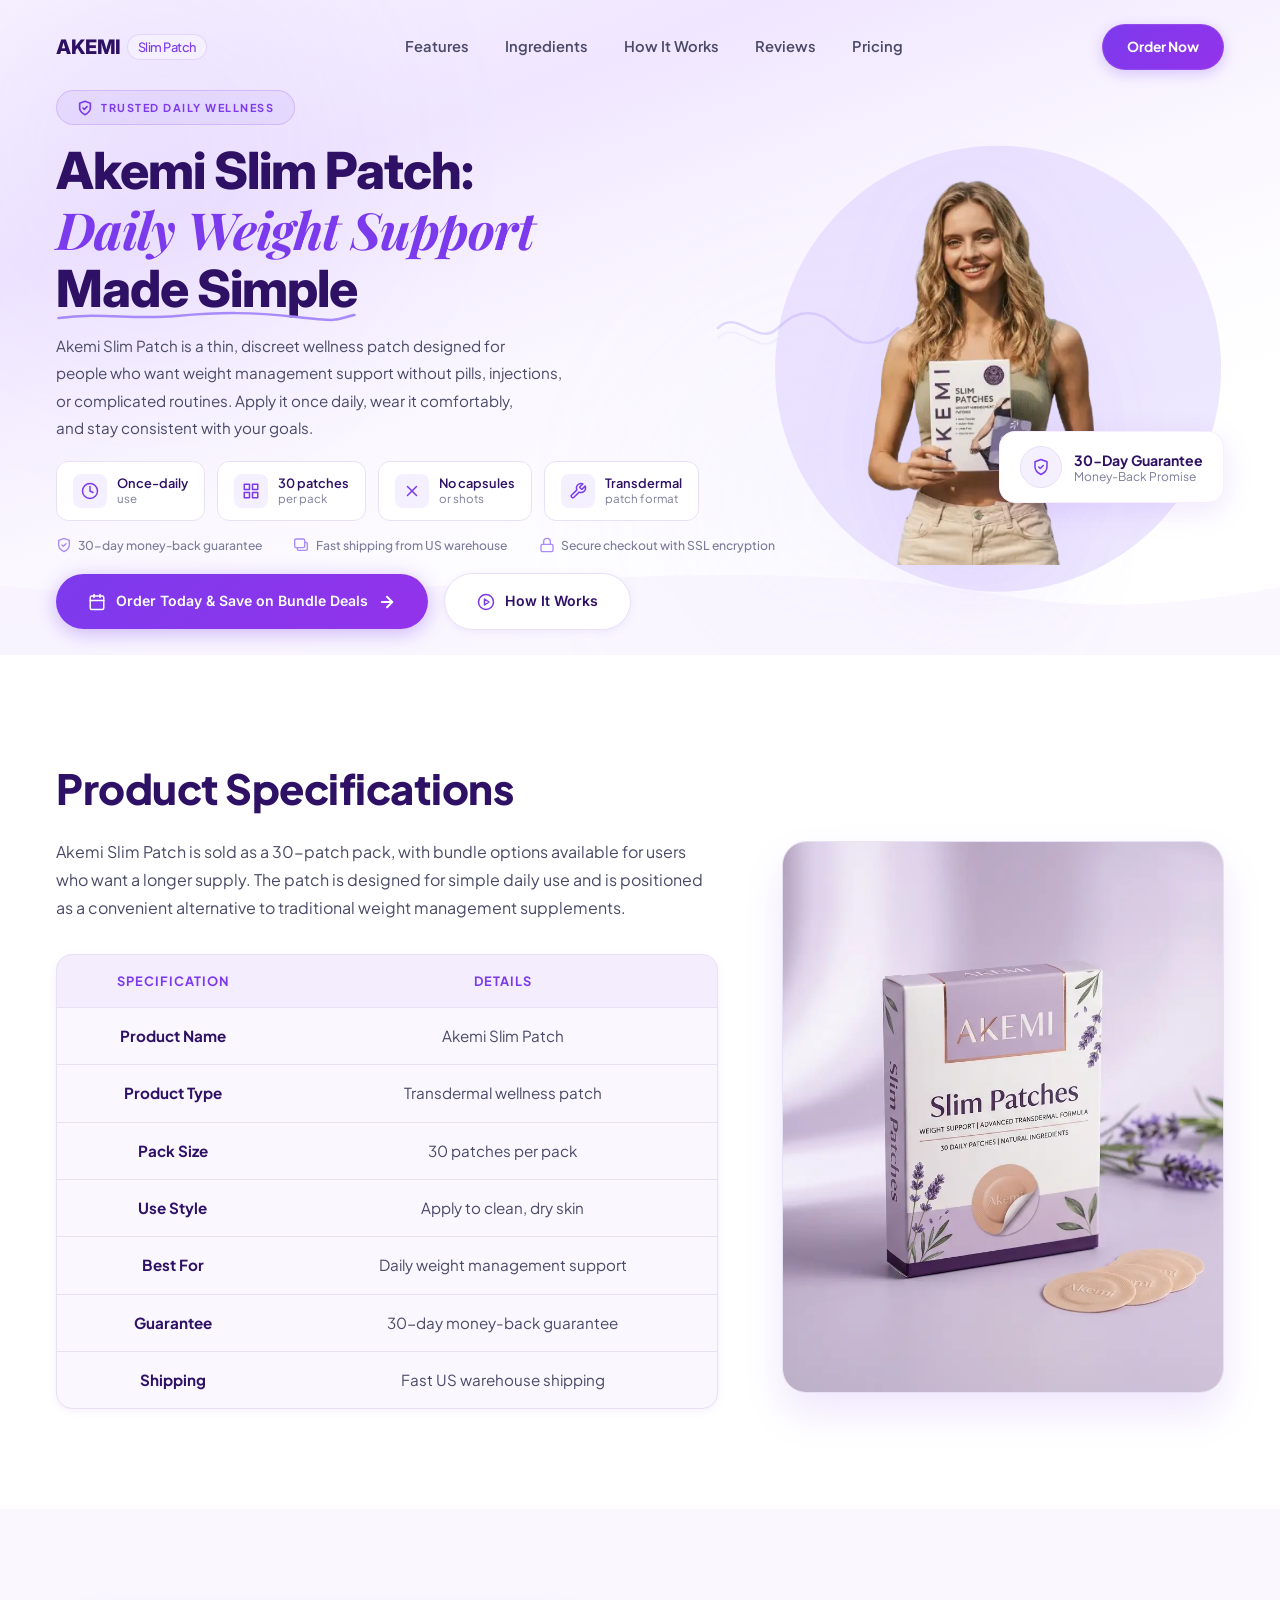
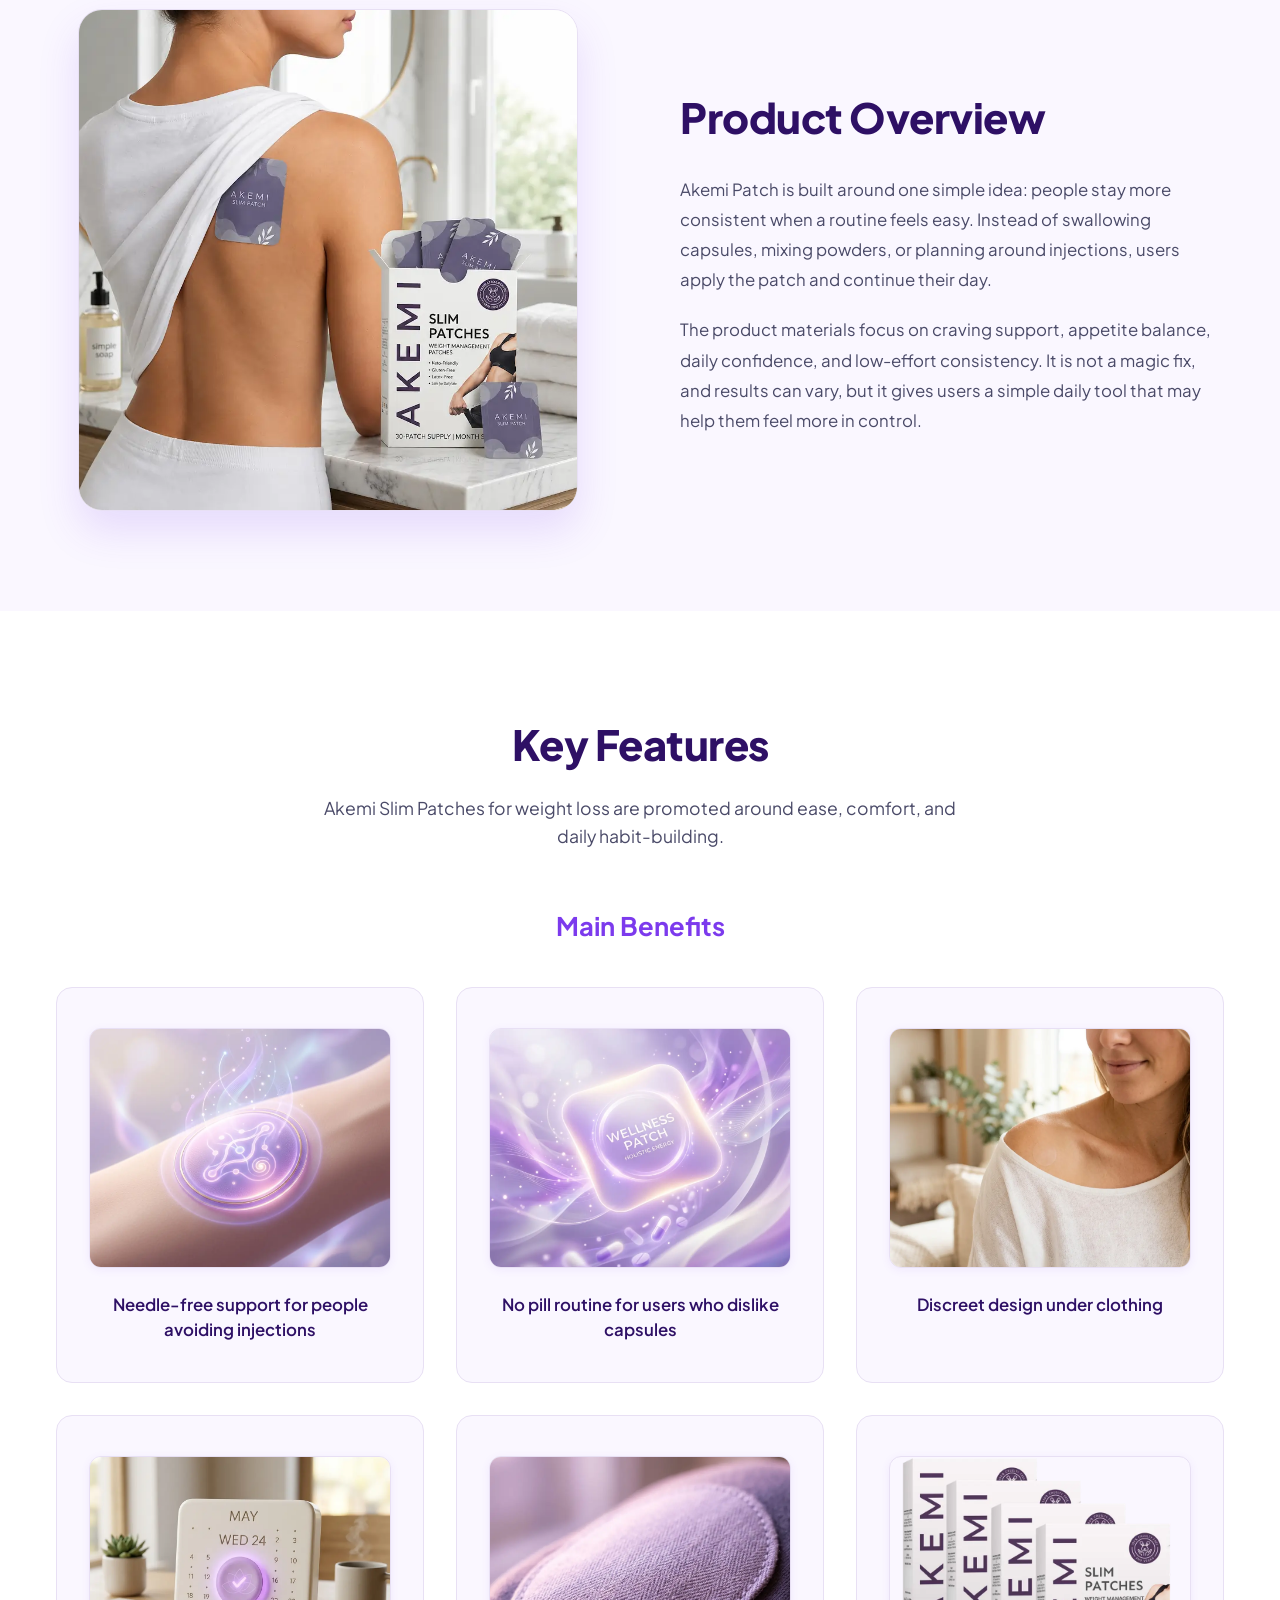
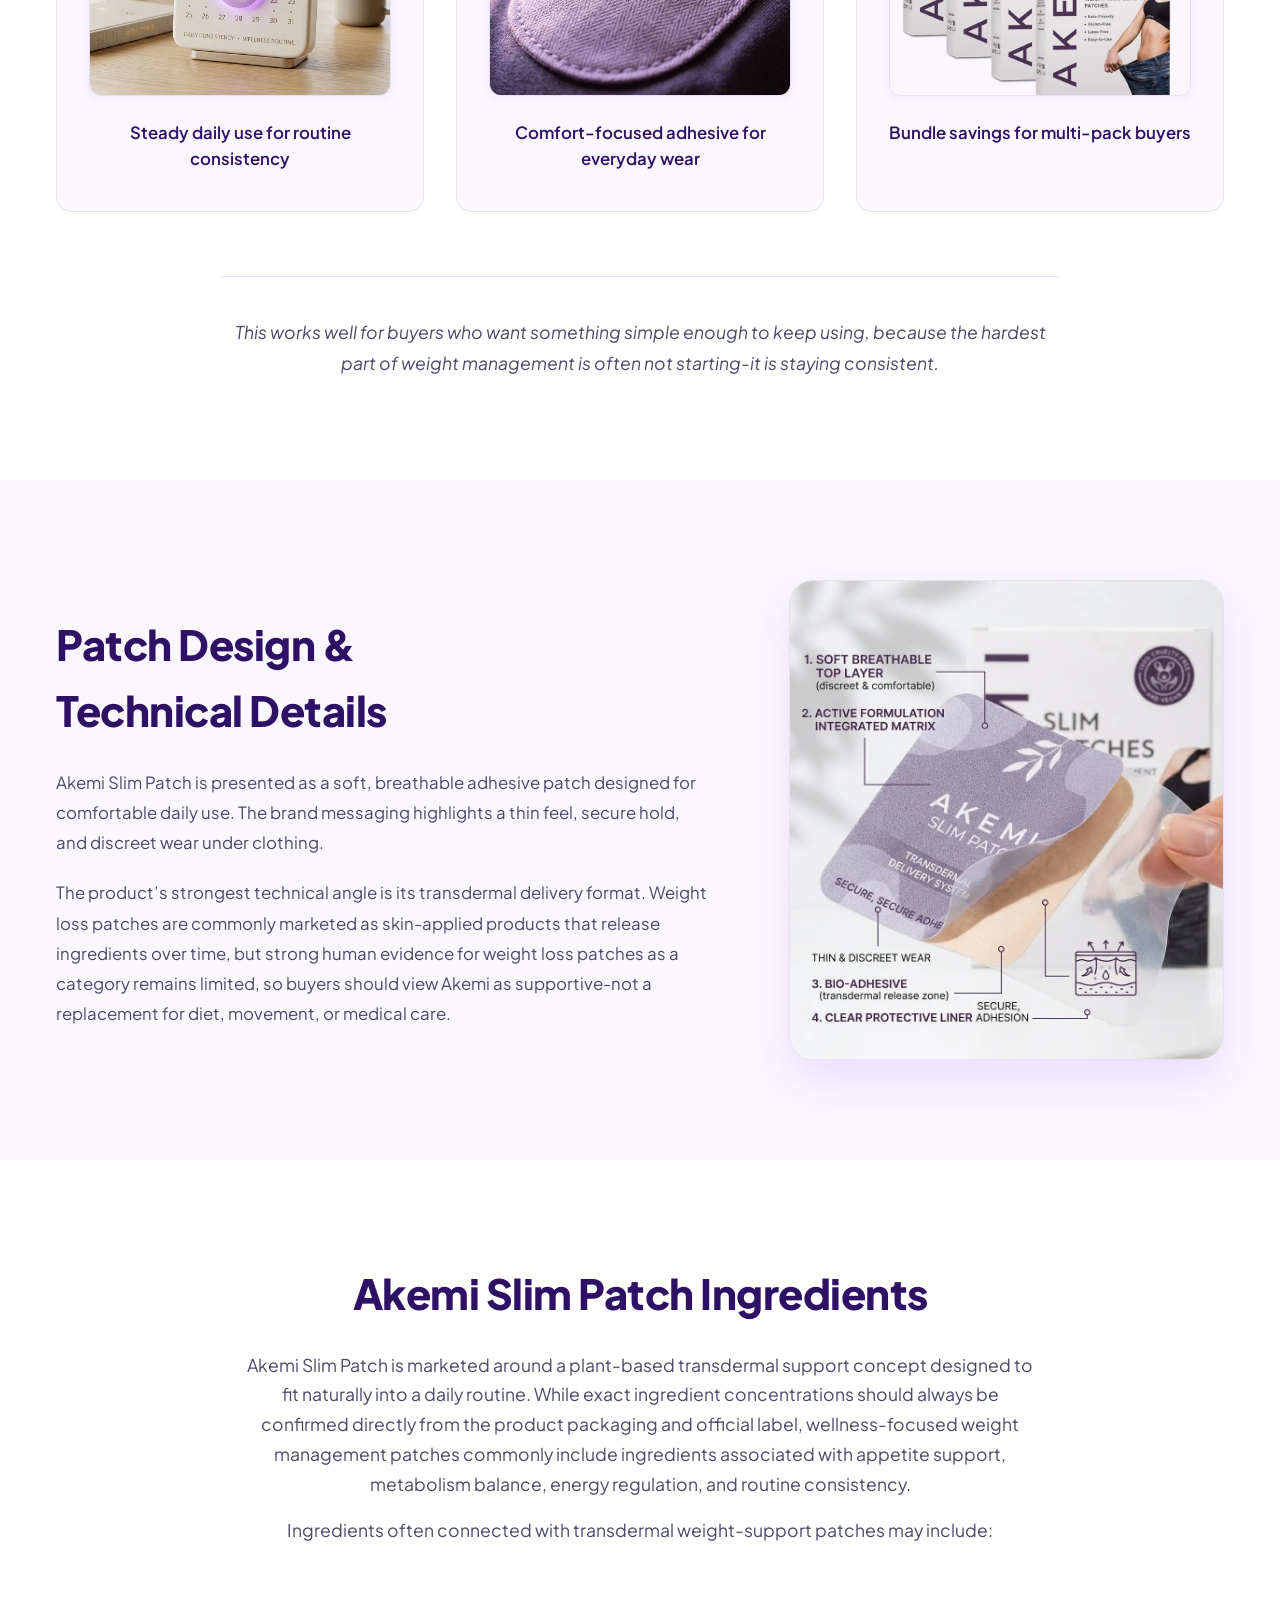
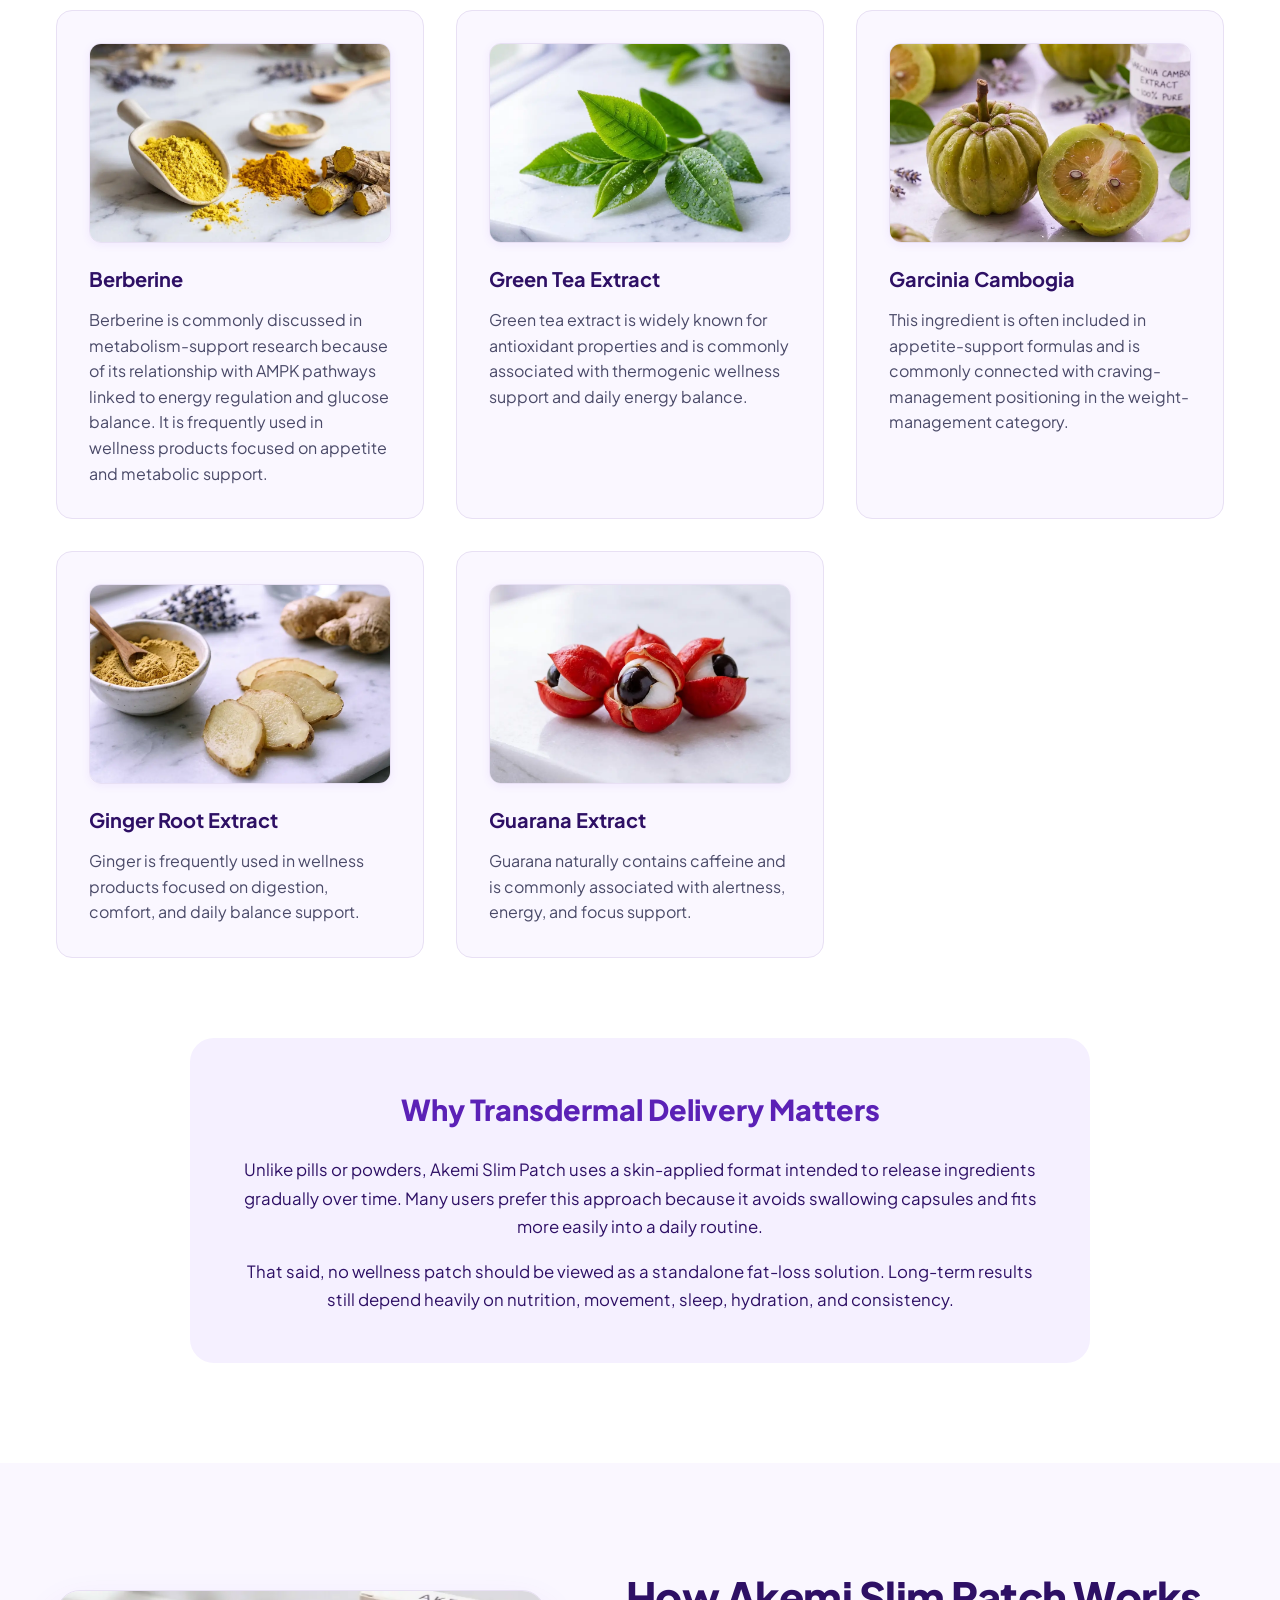
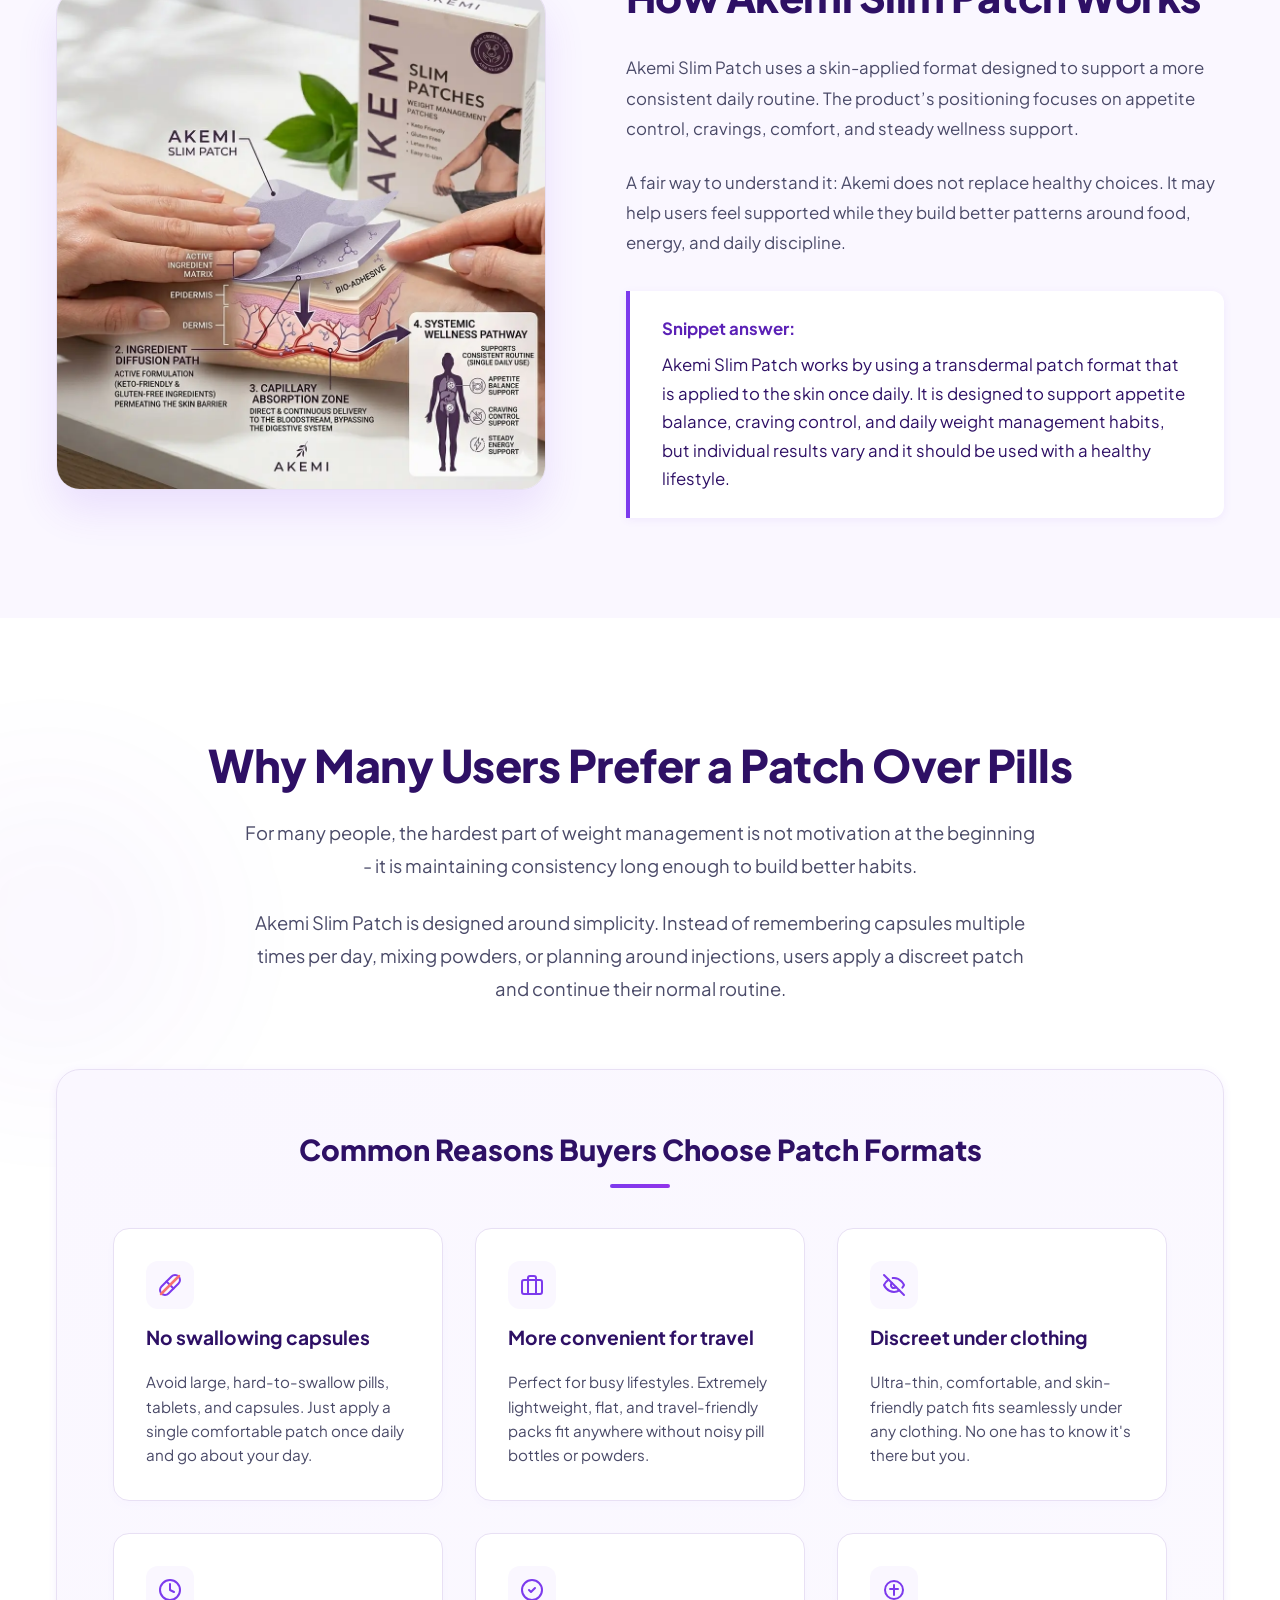
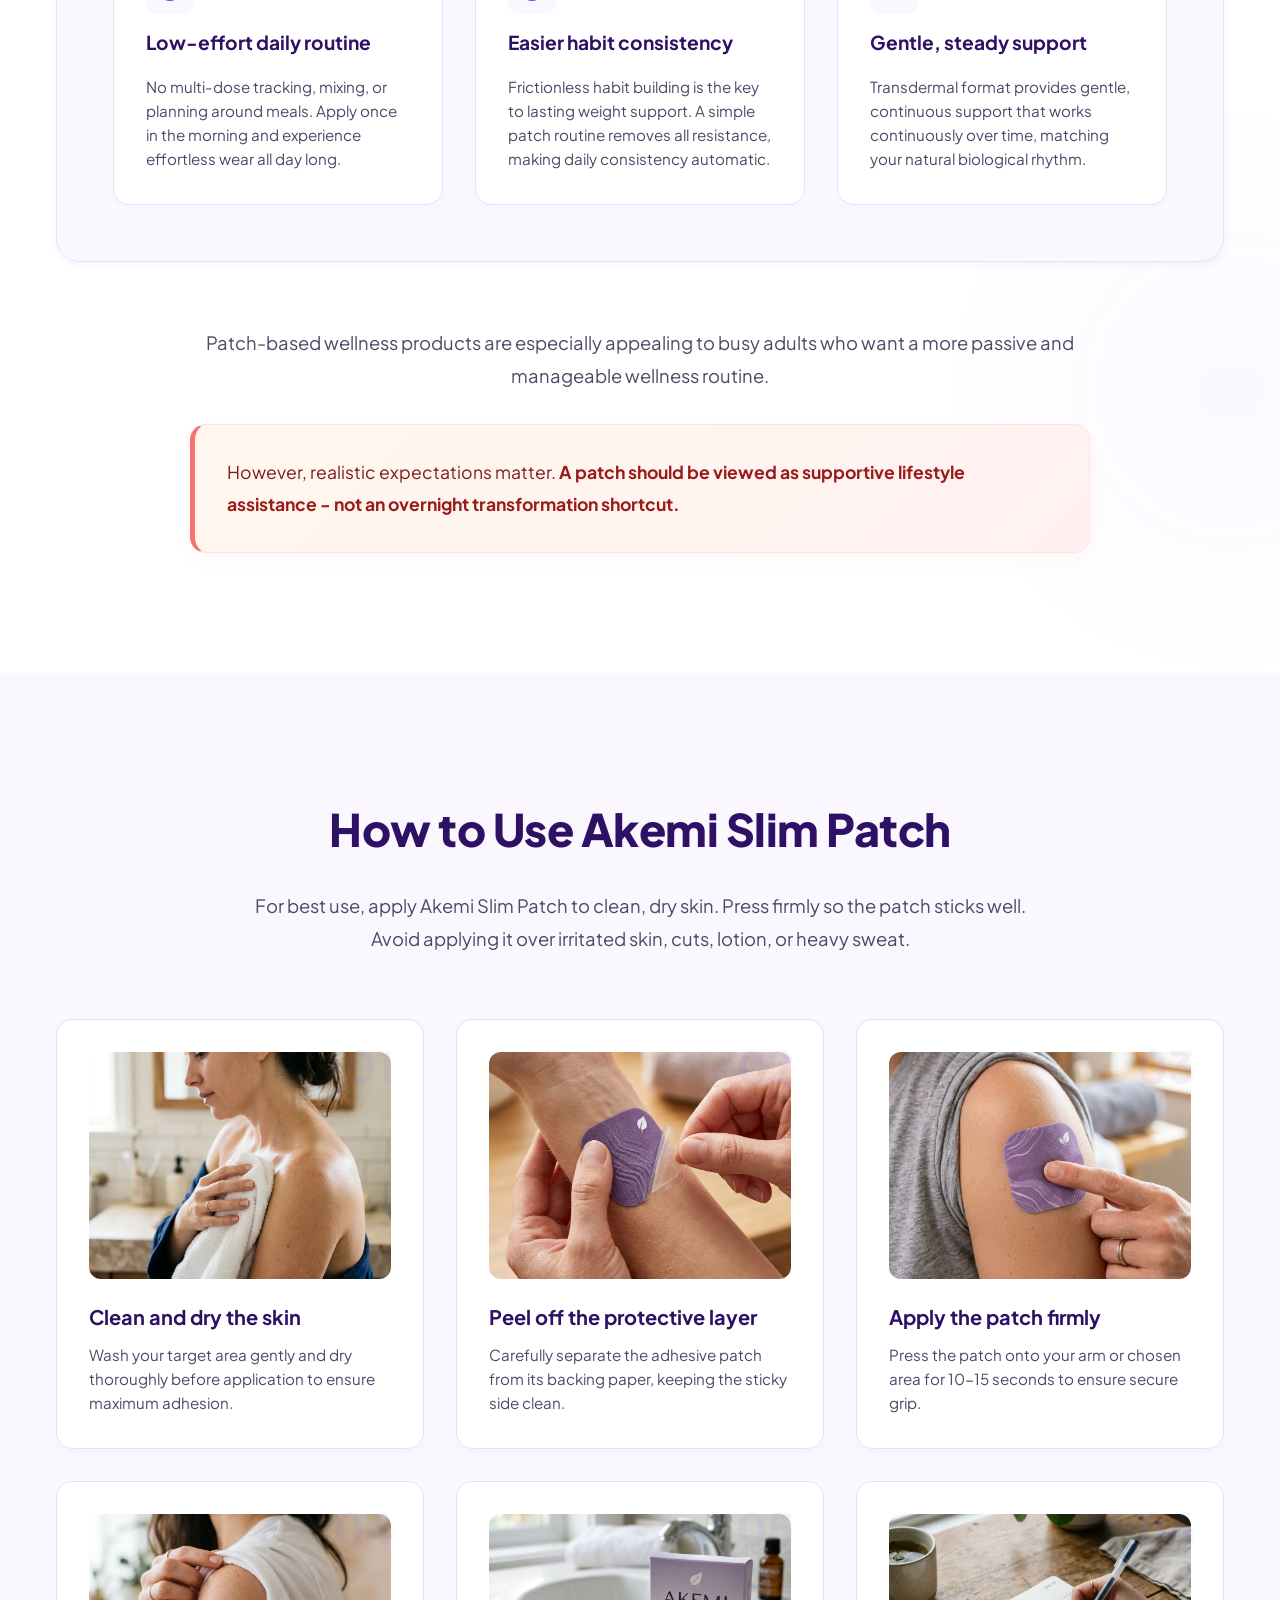
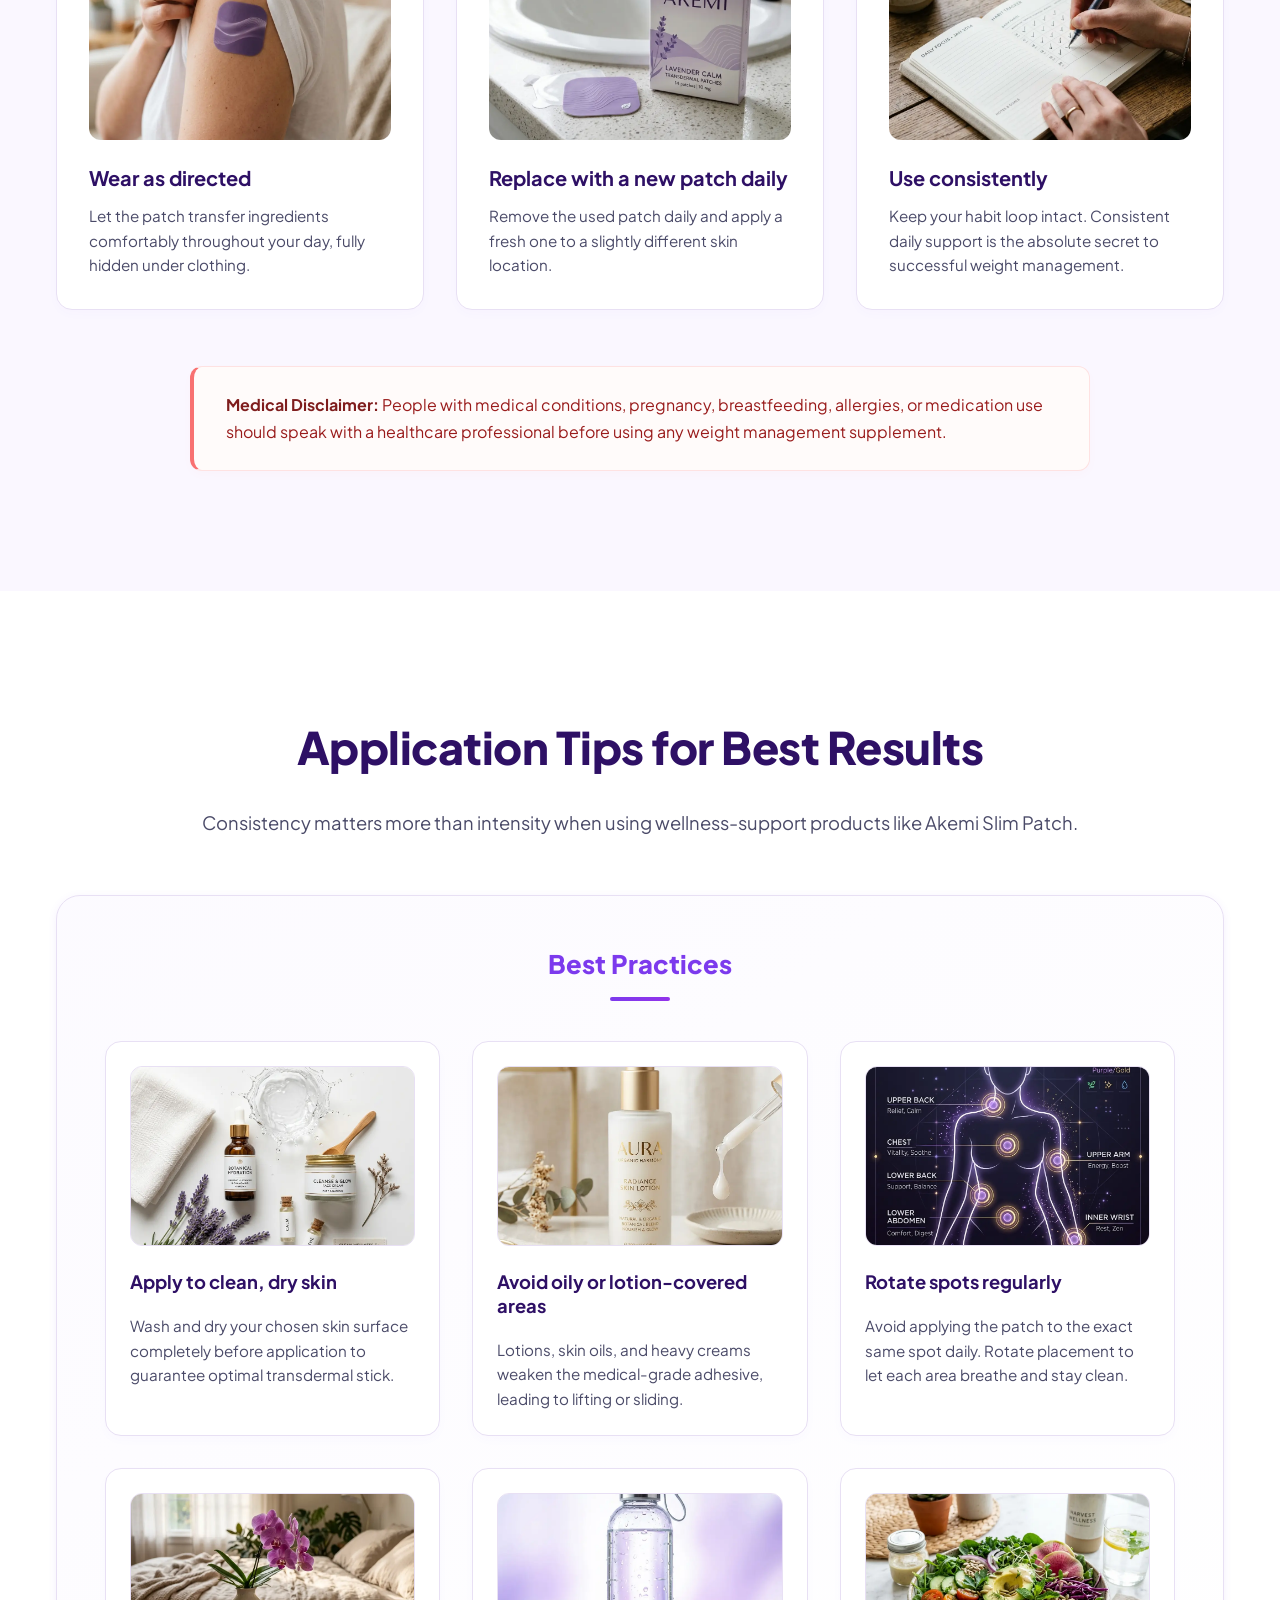
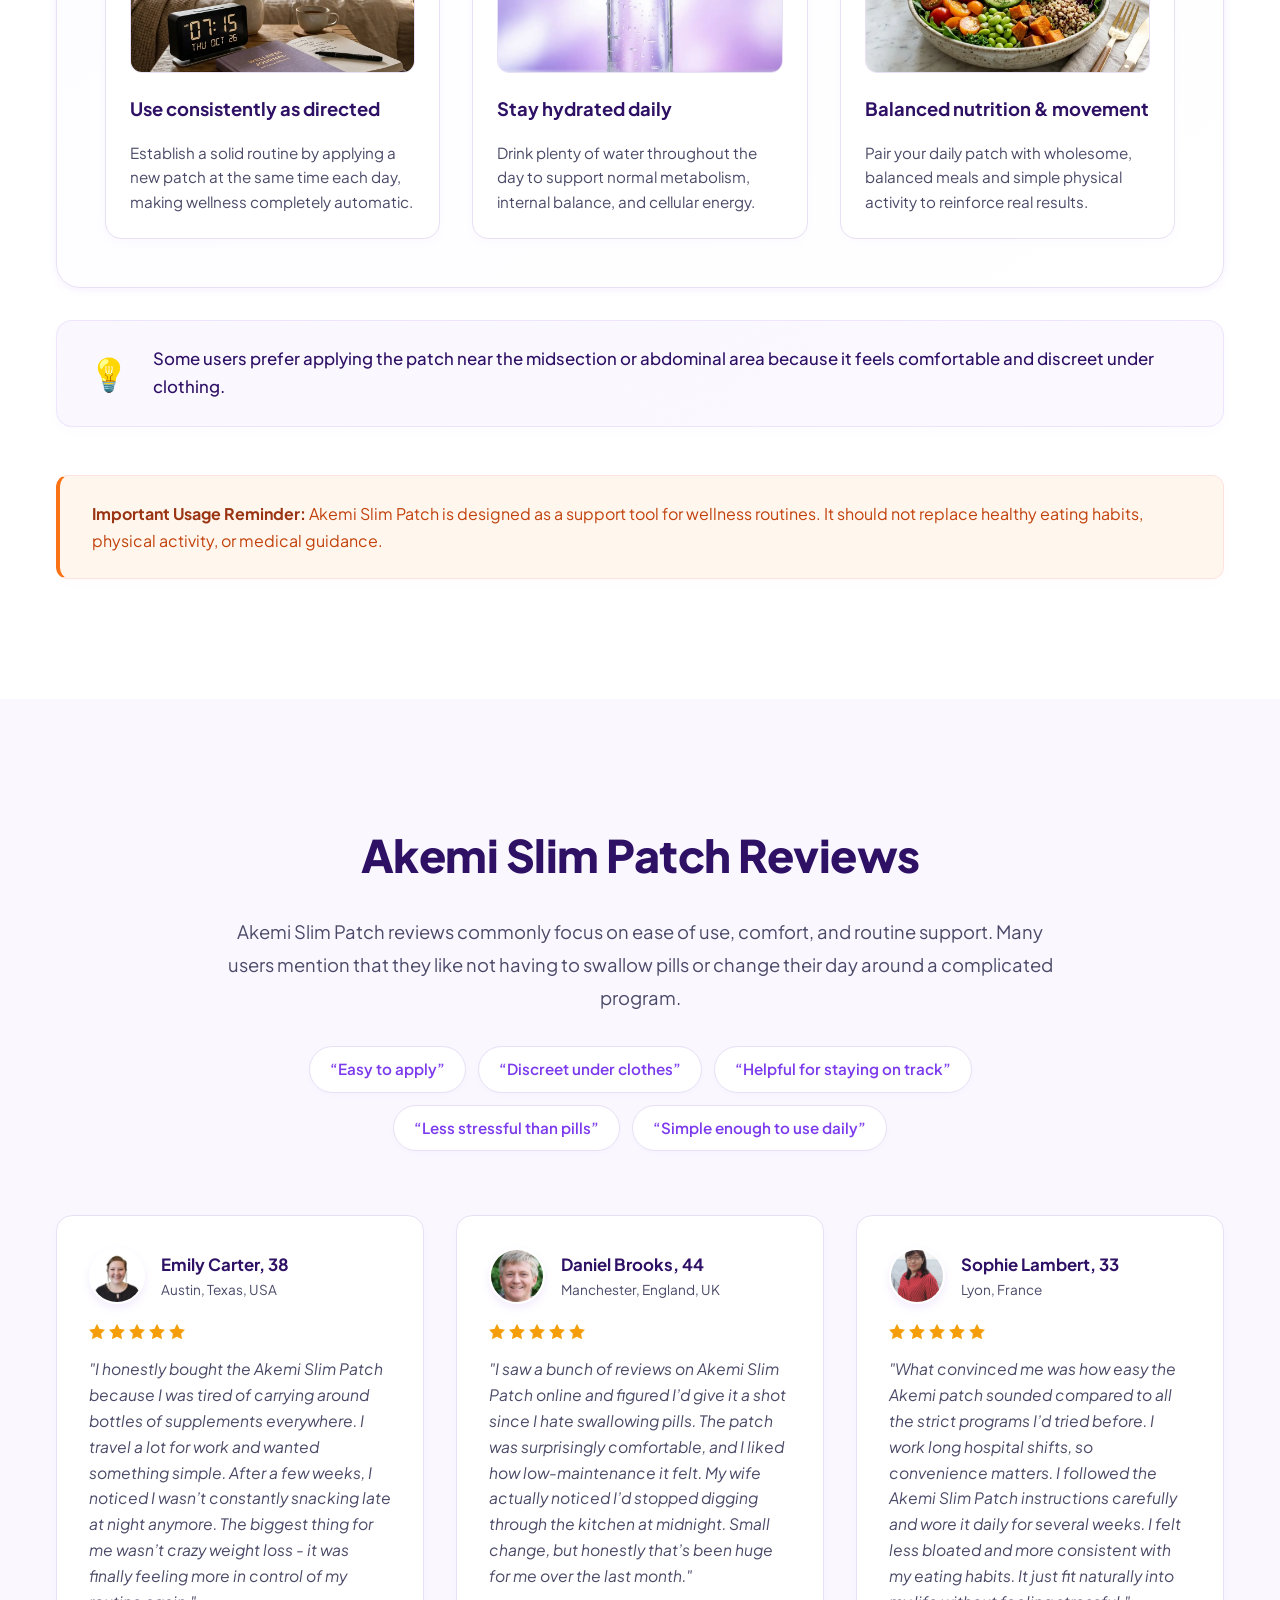
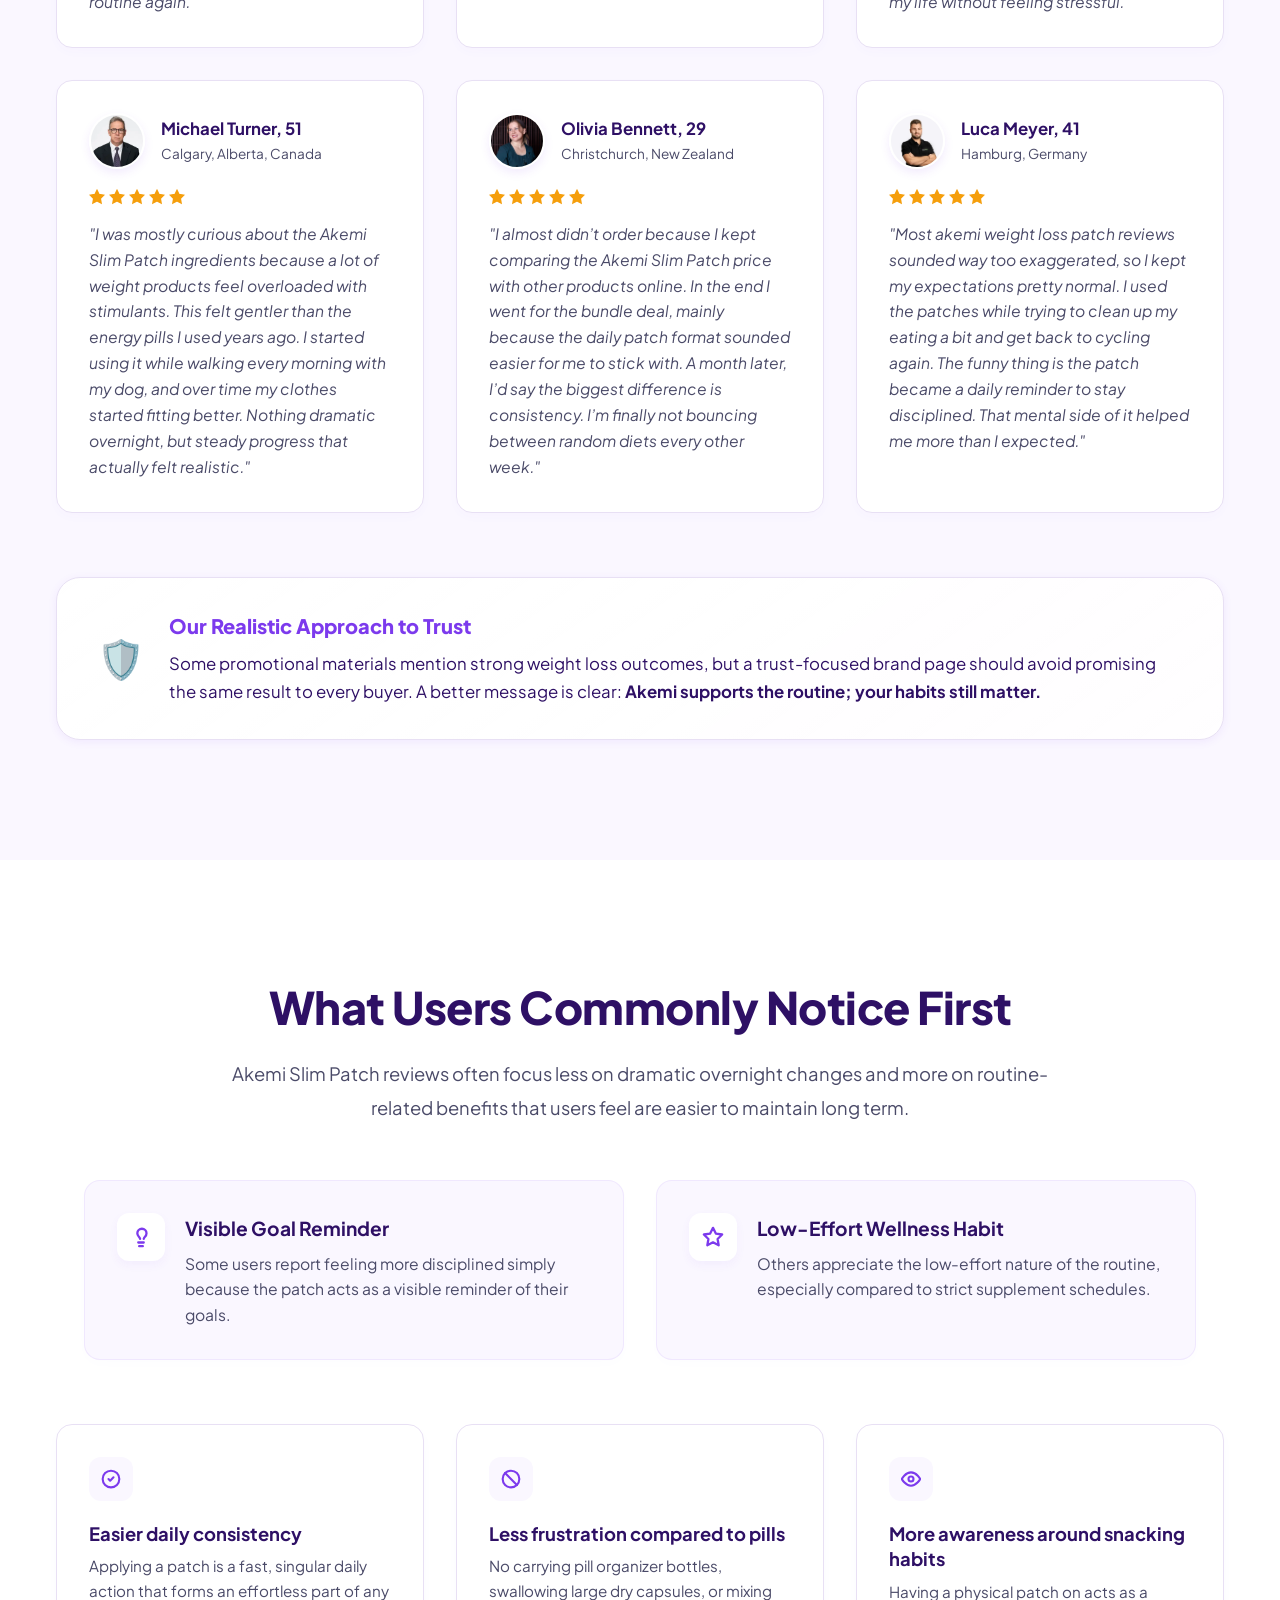
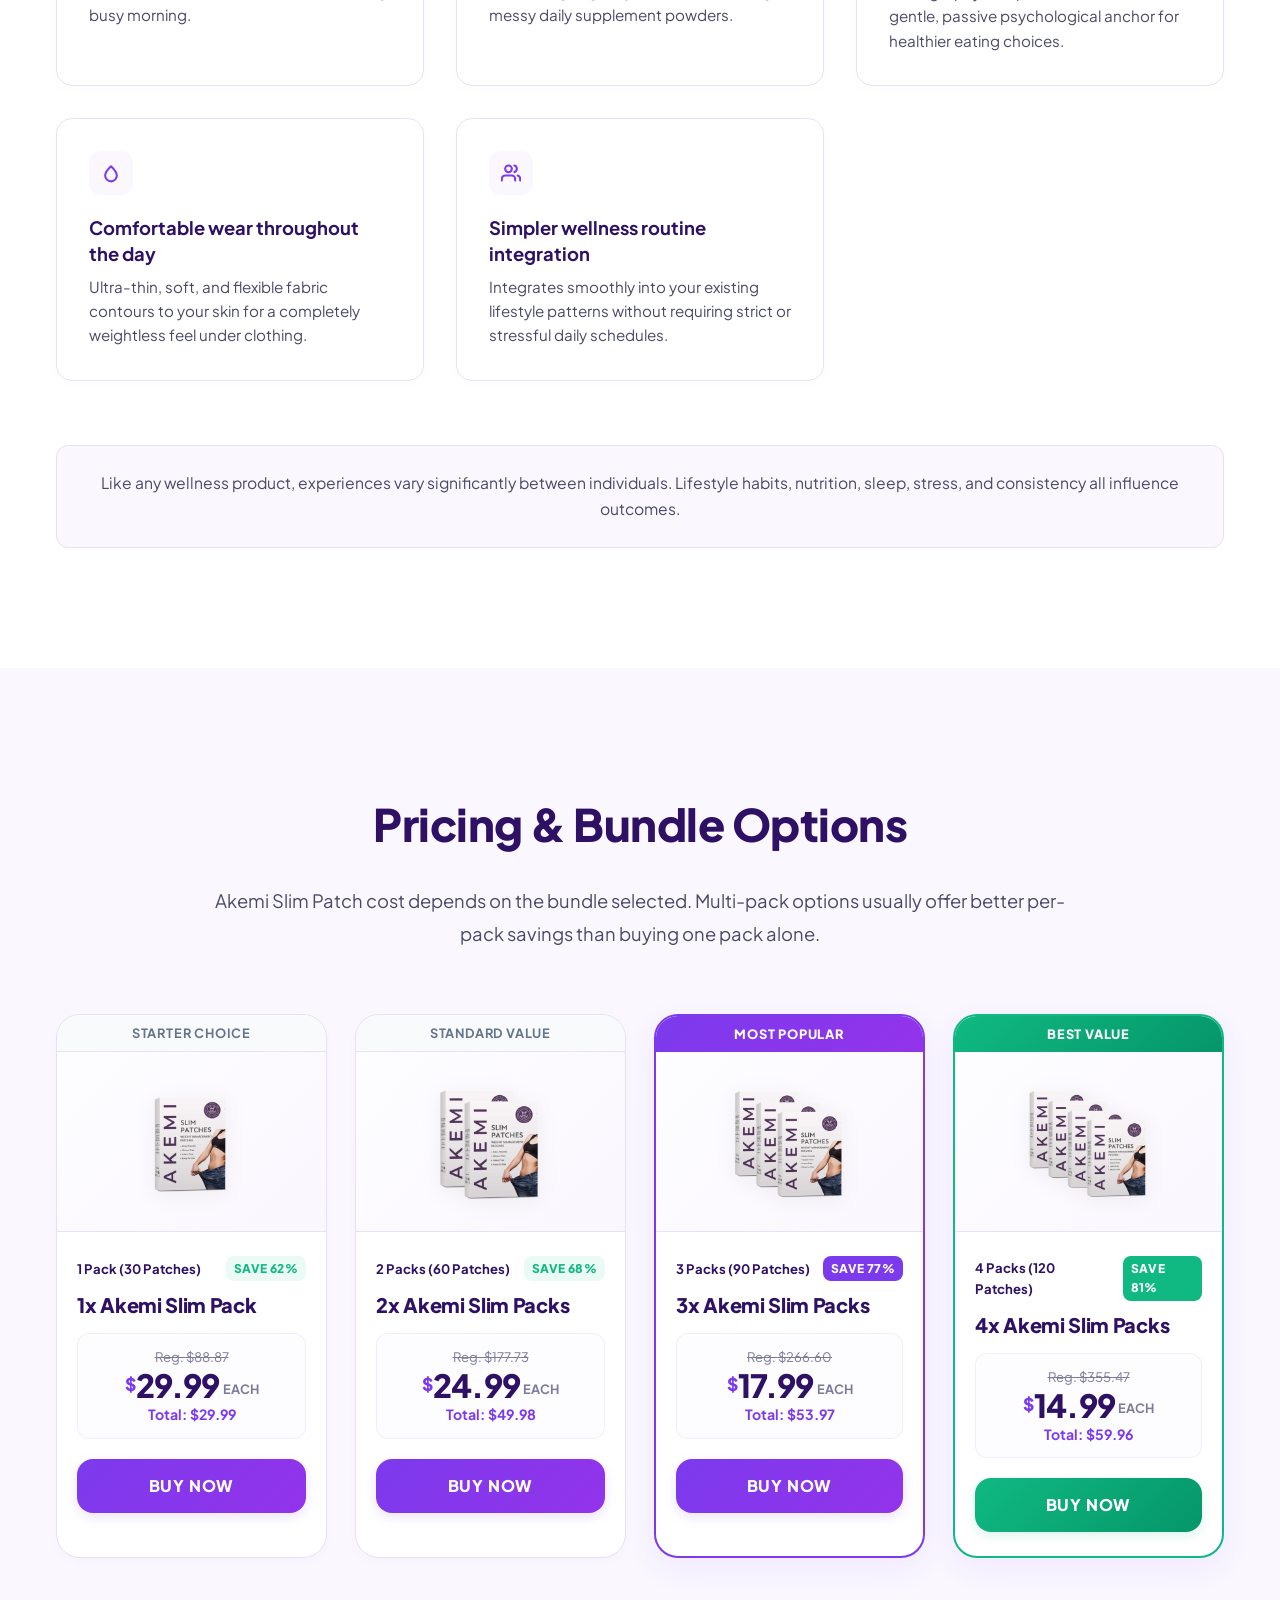
==== commit 66e2638d: "feat: update CTA links, add floating mobile buy button, and implement SEO configuration with robots." ====
--- a/index.html
+++ b/index.html
@@ -183,7 +183,7 @@
 
             <!-- Actions (CTA & Toggle) -->
             <div class="nav-actions">
-                <a href="#pricing" class="nav-cta-btn">Order Now</a>
+                <a href="https://secureofficialsite.store/akemi-slim-patch" class="nav-cta-btn">Order Now</a>
                 <button class="nav-toggle" aria-label="Toggle Menu">
                     <span class="hamburger-line"></span>
                     <span class="hamburger-line"></span>
@@ -200,7 +200,7 @@
                 <a href="#how-it-works" class="mobile-nav-link">How It Works</a>
                 <a href="#reviews" class="mobile-nav-link">Reviews</a>
                 <a href="#pricing" class="mobile-nav-link">Pricing</a>
-                <a href="#pricing" class="mobile-nav-cta">Order Now</a>
+                <a href="https://secureofficialsite.store/akemi-slim-patch" class="mobile-nav-cta">Order Now</a>
             </nav>
         </div>
     </header>
@@ -328,7 +328,7 @@
 
                 <!-- CTA Buttons -->
                 <div class="hero-cta">
-                    <a href="#order" class="hero-btn hero-btn--primary" id="hero-order-btn">
+                    <a href="https://secureofficialsite.store/akemi-slim-patch" class="hero-btn hero-btn--primary" id="hero-order-btn">
                         <svg width="18" height="18" viewBox="0 0 24 24" fill="none" stroke="currentColor"
                             stroke-width="2" stroke-linecap="round" stroke-linejoin="round">
                             <rect x="3" y="4" width="18" height="18" rx="2" ry="2" />
@@ -1548,7 +1548,7 @@
                             </div>
                             <span class="bundle-total-price">Total: $29.99</span>
                         </div>
-                        <button class="buy-now-btn">Buy Now</button>
+                        <a href="https://secureofficialsite.store/akemi-slim-patch" class="buy-now-btn" style="text-decoration: none; display: flex; align-items: center; justify-content: center; text-align: center;">Buy Now</a>
                     </div>
                 </div>
 
@@ -1574,7 +1574,7 @@
                             </div>
                             <span class="bundle-total-price">Total: $49.98</span>
                         </div>
-                        <button class="buy-now-btn">Buy Now</button>
+                        <a href="https://secureofficialsite.store/akemi-slim-patch" class="buy-now-btn" style="text-decoration: none; display: flex; align-items: center; justify-content: center; text-align: center;">Buy Now</a>
                     </div>
                 </div>
 
@@ -1600,7 +1600,7 @@
                             </div>
                             <span class="bundle-total-price">Total: $53.97</span>
                         </div>
-                        <button class="buy-now-btn">Buy Now</button>
+                        <a href="https://secureofficialsite.store/akemi-slim-patch" class="buy-now-btn" style="text-decoration: none; display: flex; align-items: center; justify-content: center; text-align: center;">Buy Now</a>
                     </div>
                 </div>
 
@@ -1626,7 +1626,7 @@
                             </div>
                             <span class="bundle-total-price">Total: $59.96</span>
                         </div>
-                        <button class="buy-now-btn btn-emerald">Buy Now</button>
+                        <a href="https://secureofficialsite.store/akemi-slim-patch" class="buy-now-btn btn-emerald" style="text-decoration: none; display: flex; align-items: center; justify-content: center; text-align: center;">Buy Now</a>
                     </div>
                 </div>
             </div>
@@ -2787,7 +2787,18 @@
                         </div>
                     </footer>
 
-                    <script src="script.js"></script>
+                    
+    <!-- Mobile Floating Buy Button -->
+    <a href="https://secureofficialsite.store/akemi-slim-patch" id="mobile-floating-buy" class="mobile-floating-buy" aria-label="Buy Now">
+        <svg width="20" height="20" viewBox="0 0 24 24" fill="none" stroke="currentColor" stroke-width="2.5" stroke-linecap="round" stroke-linejoin="round" style="margin-right: 8px;">
+            <circle cx="9" cy="21" r="1"></circle>
+            <circle cx="20" cy="21" r="1"></circle>
+            <path d="M1 1h4l2.68 13.39a2 2 0 0 0 2 1.61h9.72a2 2 0 0 0 2-1.61L23 6H6"></path>
+        </svg>
+        Buy Now
+    </a>
+
+    <script src="script.js"></script>
 </body>
 
 </html>
--- a/style.css
+++ b/style.css
@@ -548,7 +548,7 @@
 
 @media (max-width: 1024px) {
     .hero-container {
-        flex-direction: column;
+        flex-direction: column-reverse;
         text-align: center;
         padding: 0 32px;
     }
@@ -5554,4 +5554,42 @@
         text-align: center;
         gap: 15px;
     }
-}+}
+/* ===== Mobile Floating Buy Button ===== */
+.mobile-floating-buy {
+    position: fixed;
+    bottom: 24px;
+    right: 24px;
+    background: var(--purple-gradient);
+    color: var(--white);
+    padding: 12px 24px;
+    border-radius: 50px;
+    font-weight: 700;
+    font-size: 1rem;
+    box-shadow: 0 8px 24px rgba(124, 58, 237, 0.4);
+    z-index: 9999;
+    text-decoration: none;
+    display: flex;
+    align-items: center;
+    justify-content: center;
+    opacity: 0;
+    visibility: hidden;
+    transform: translateY(20px);
+    transition: all 0.3s cubic-bezier(0.16, 1, 0.3, 1);
+}
+
+.mobile-floating-buy.visible {
+    opacity: 1;
+    visibility: visible;
+    transform: translateY(0);
+}
+
+.mobile-floating-buy:active {
+    transform: translateY(2px) scale(0.98);
+}
+
+@media (min-width: 769px) {
+    .mobile-floating-buy {
+        display: none !important;
+    }
+}
